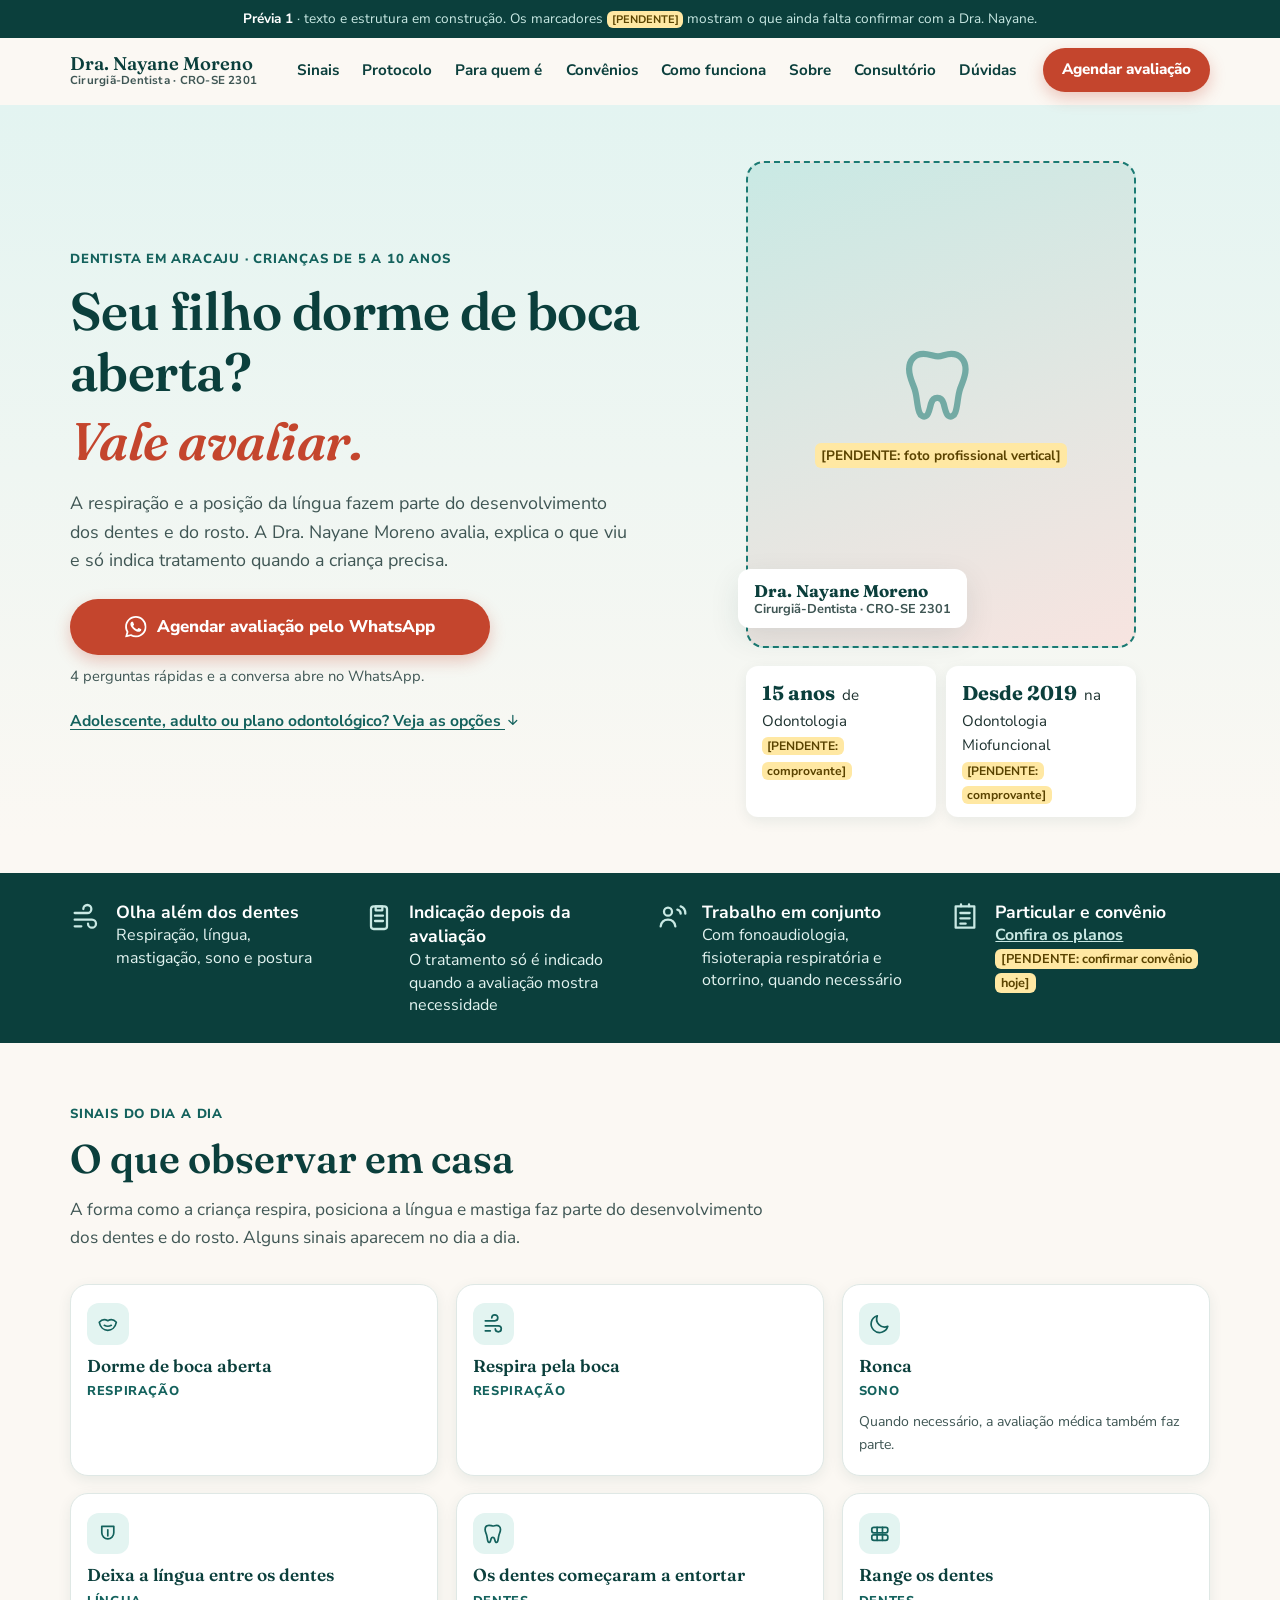
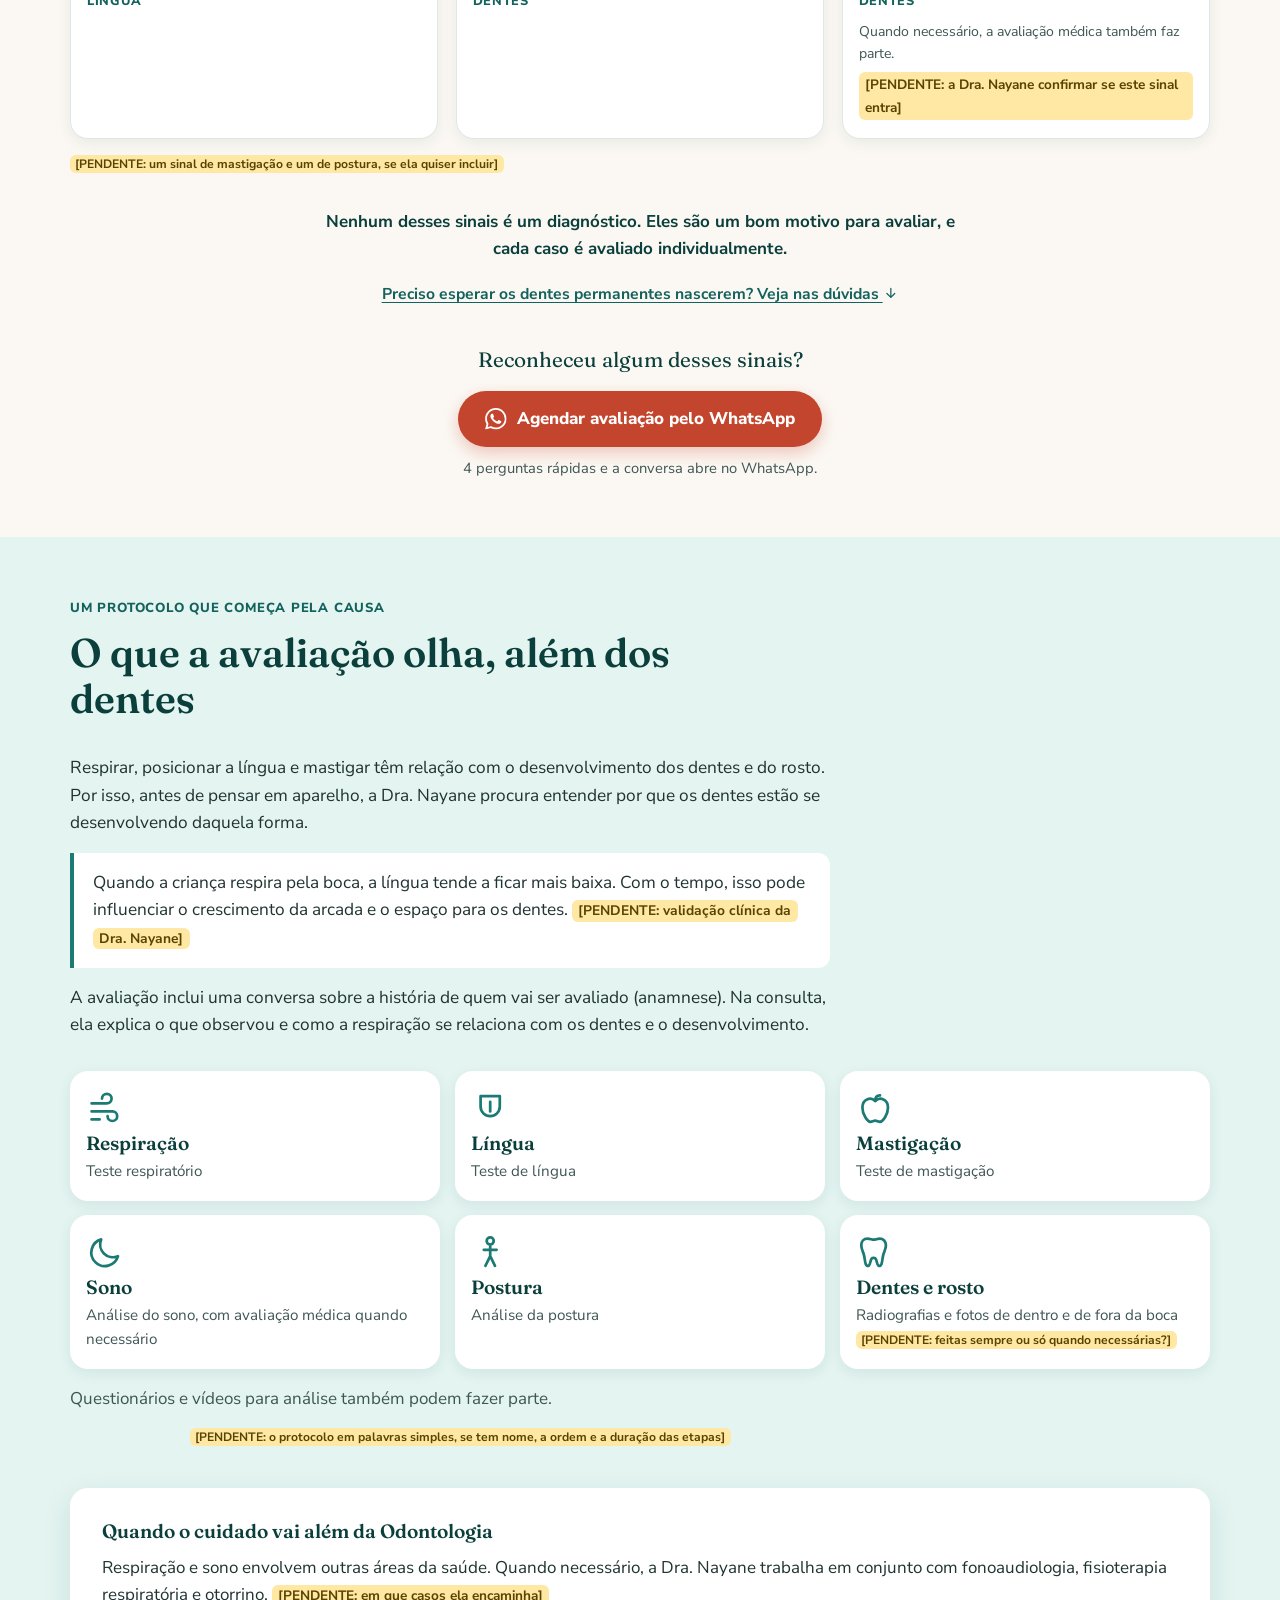
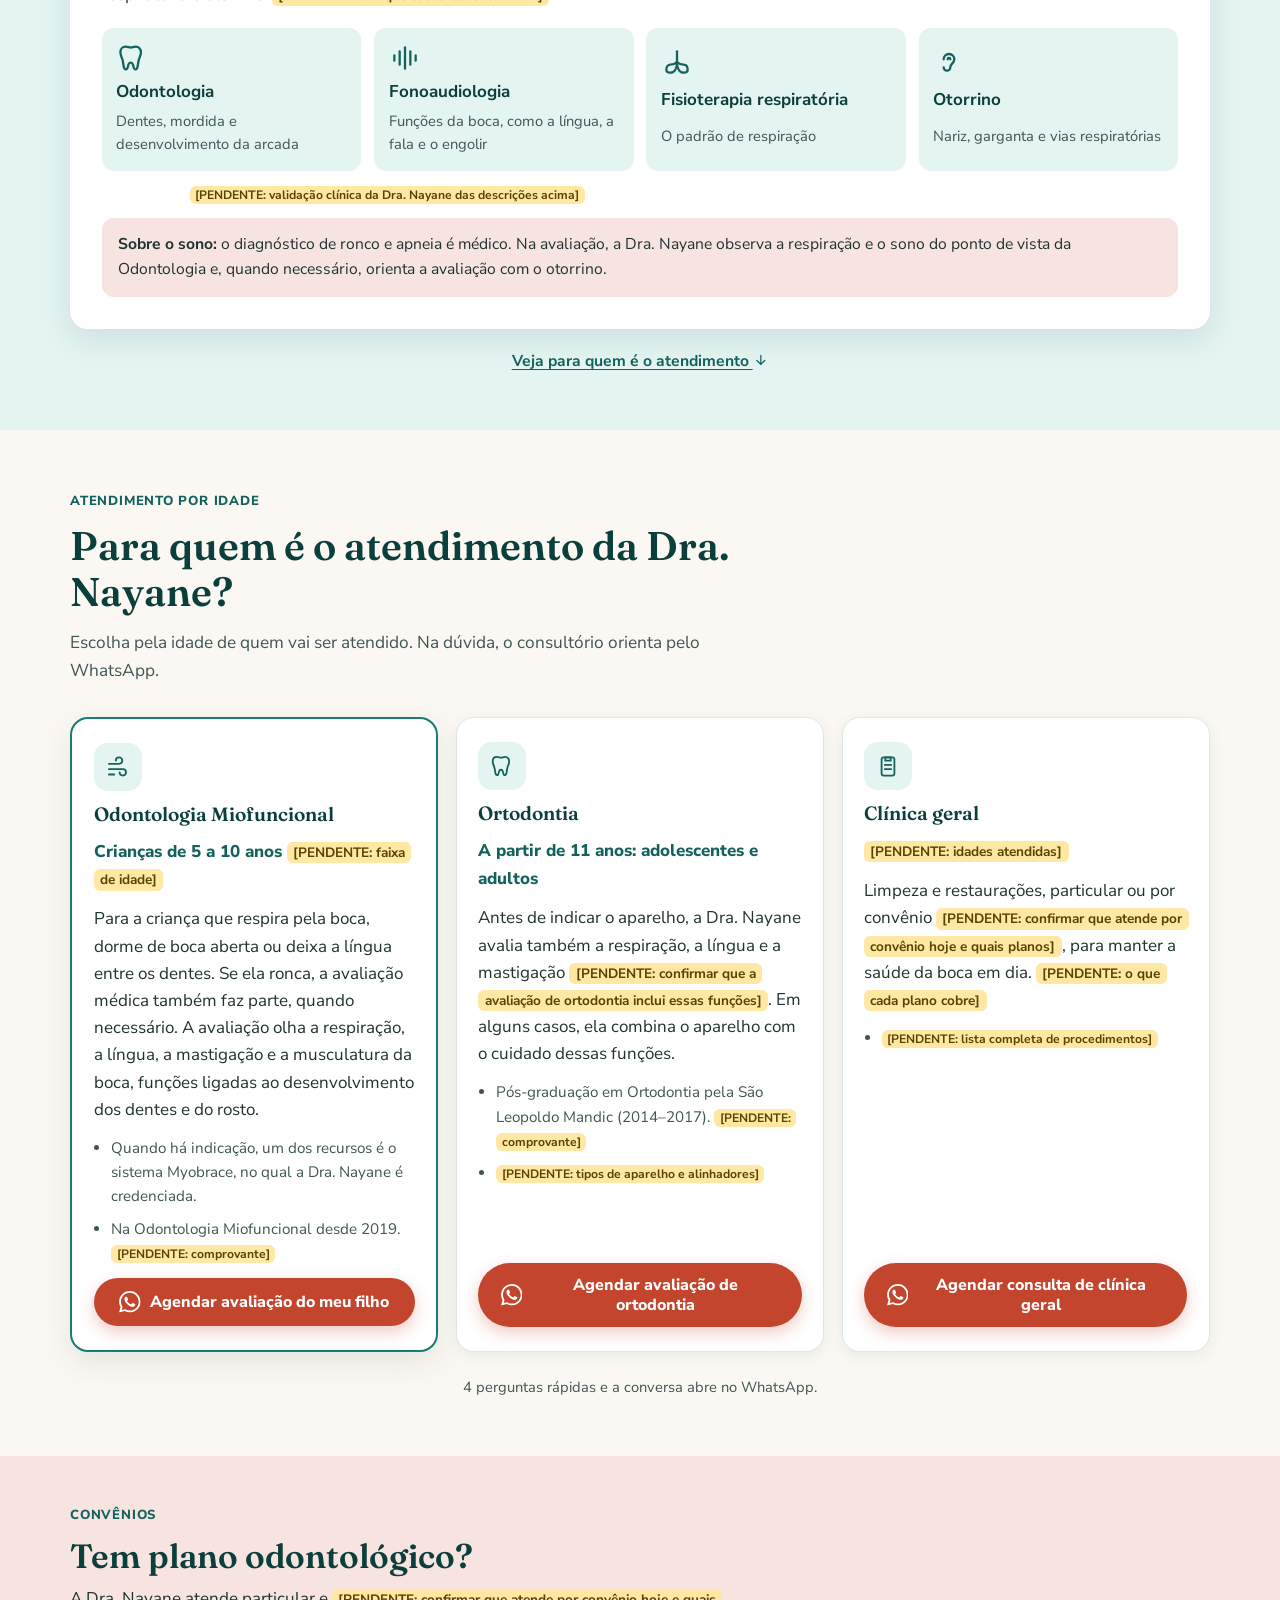
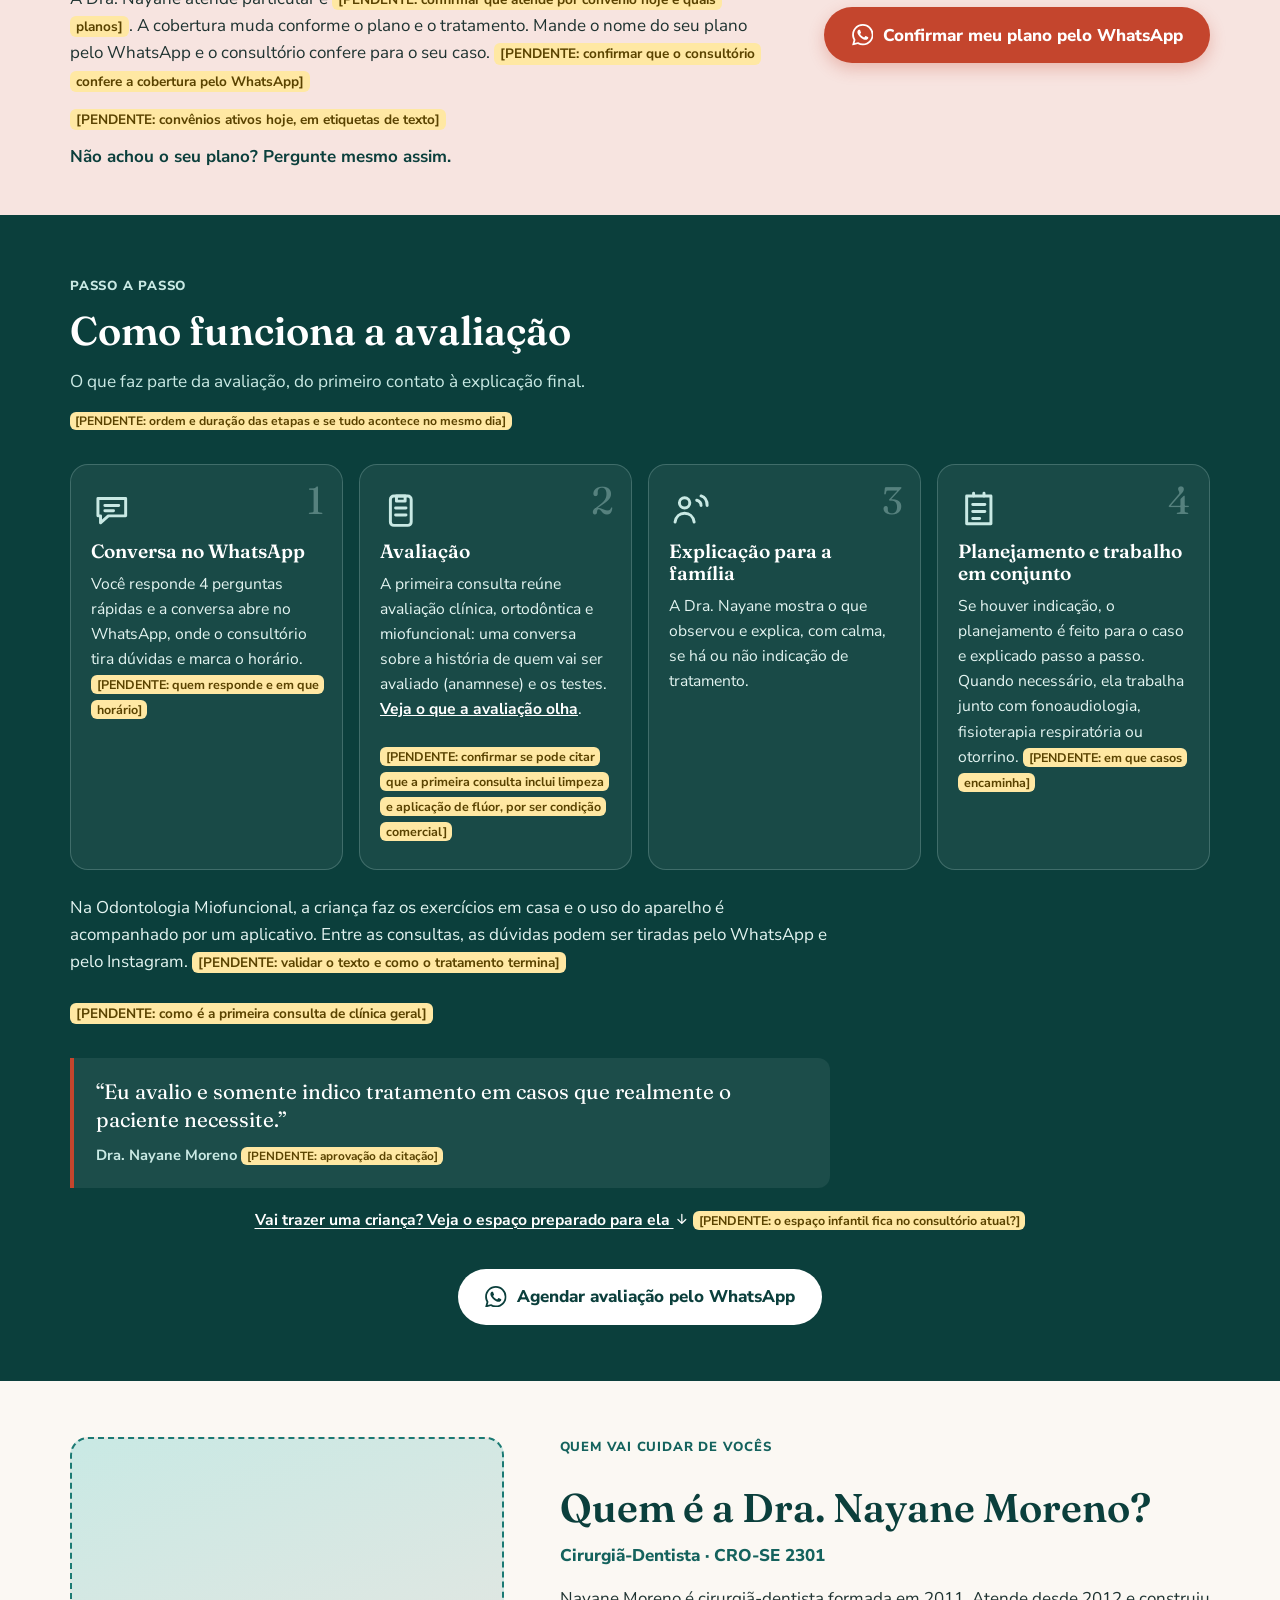
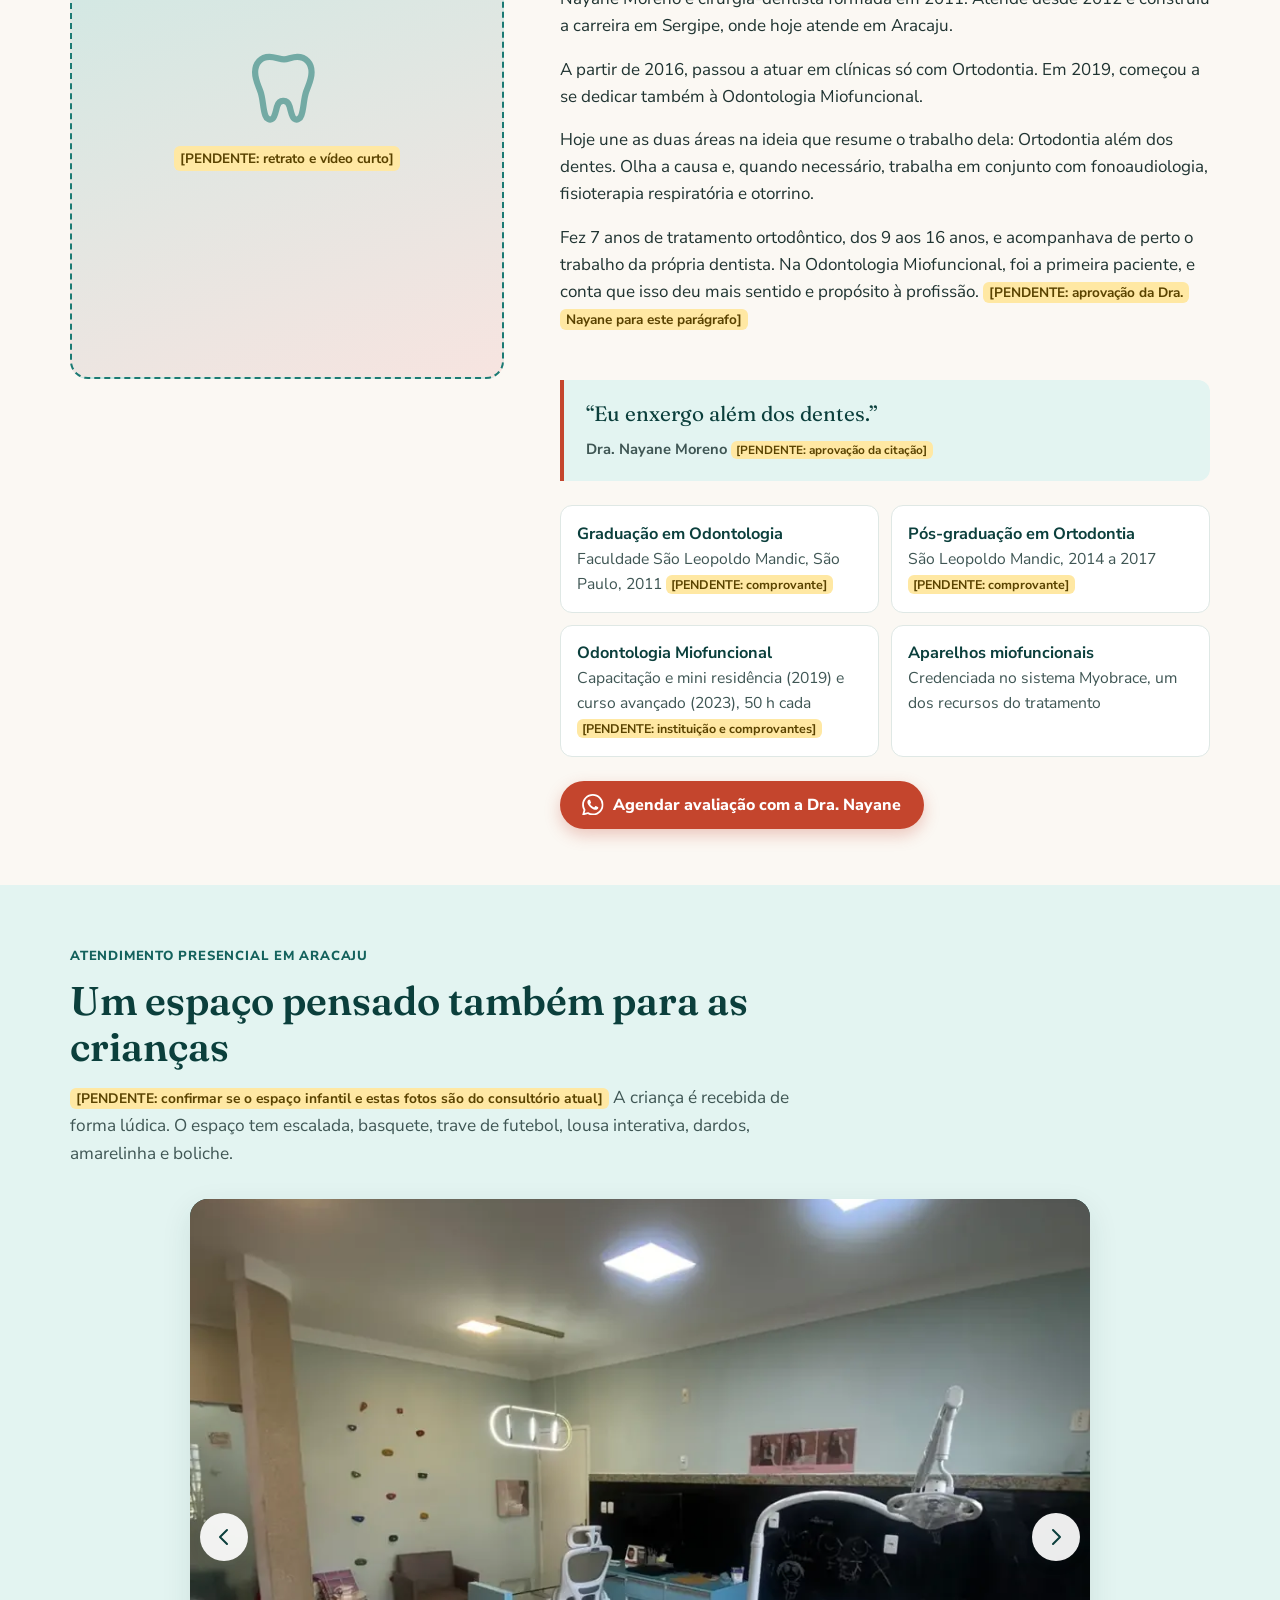
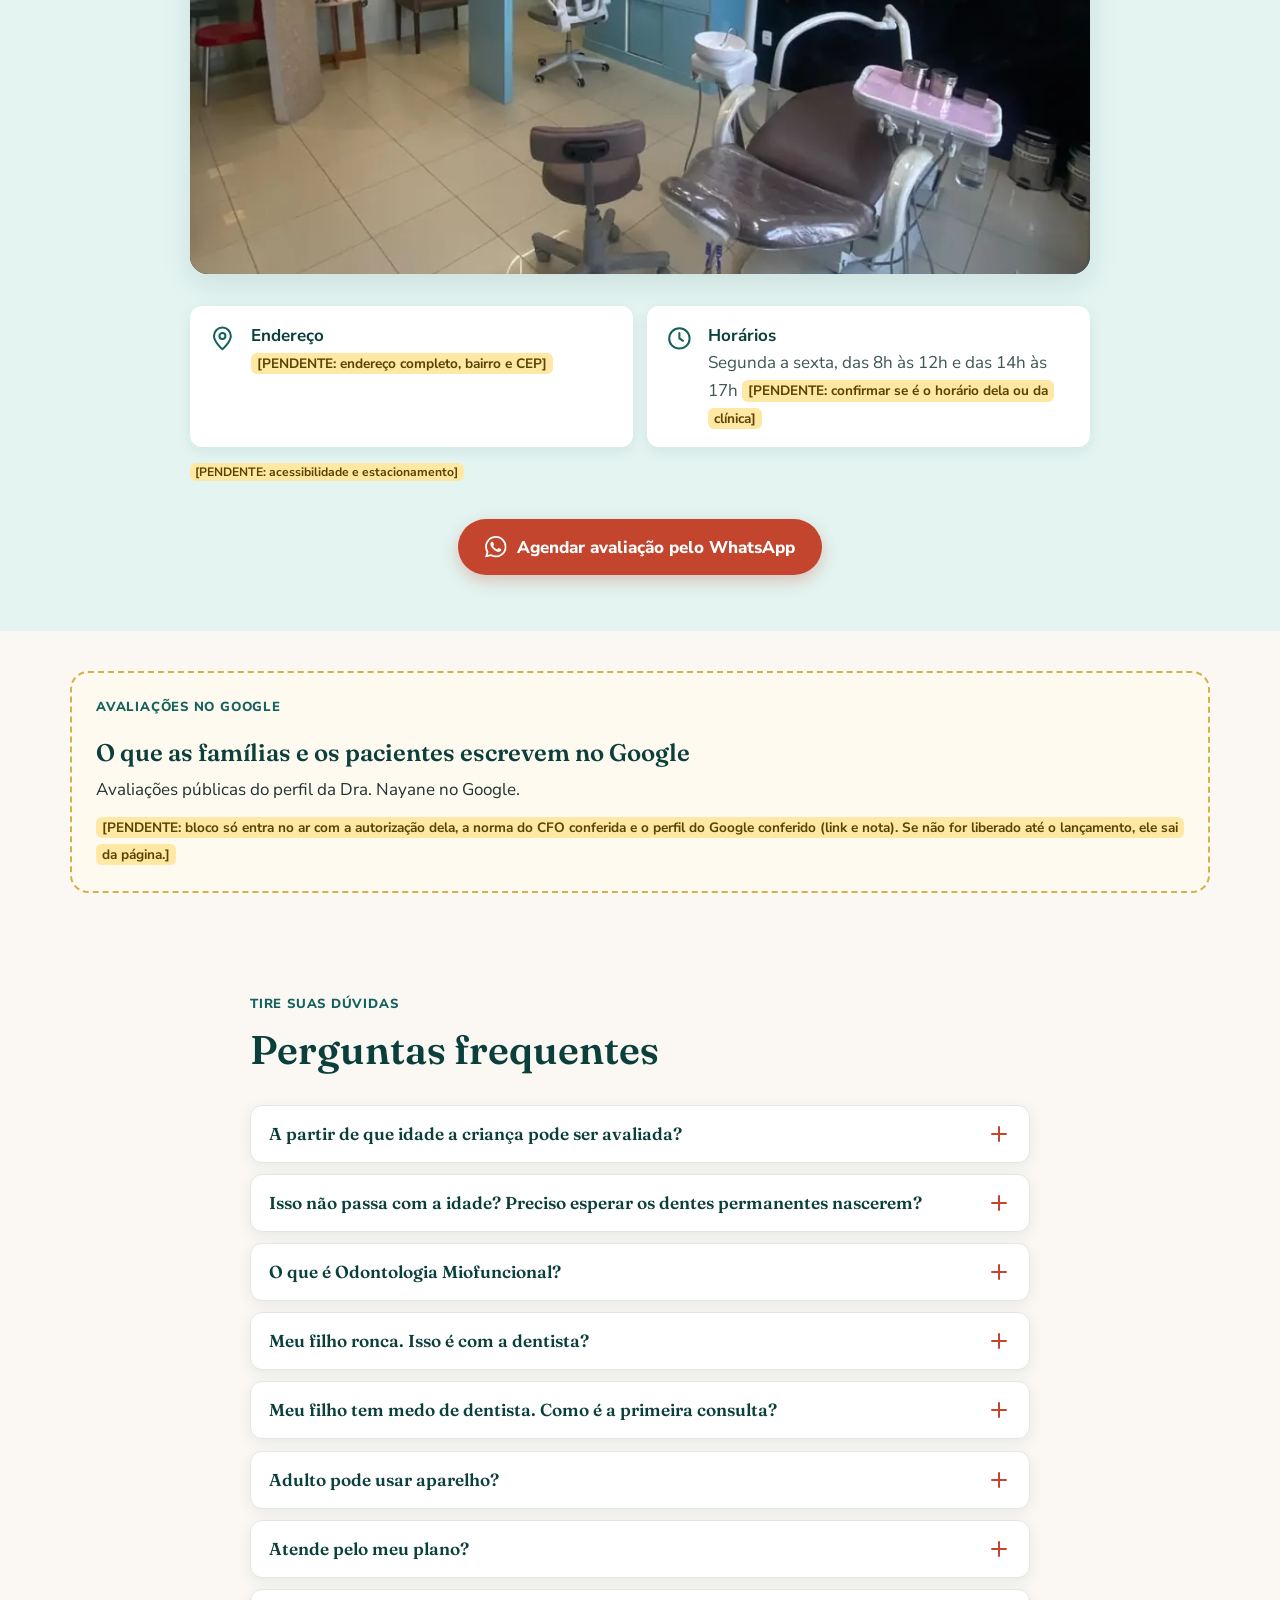
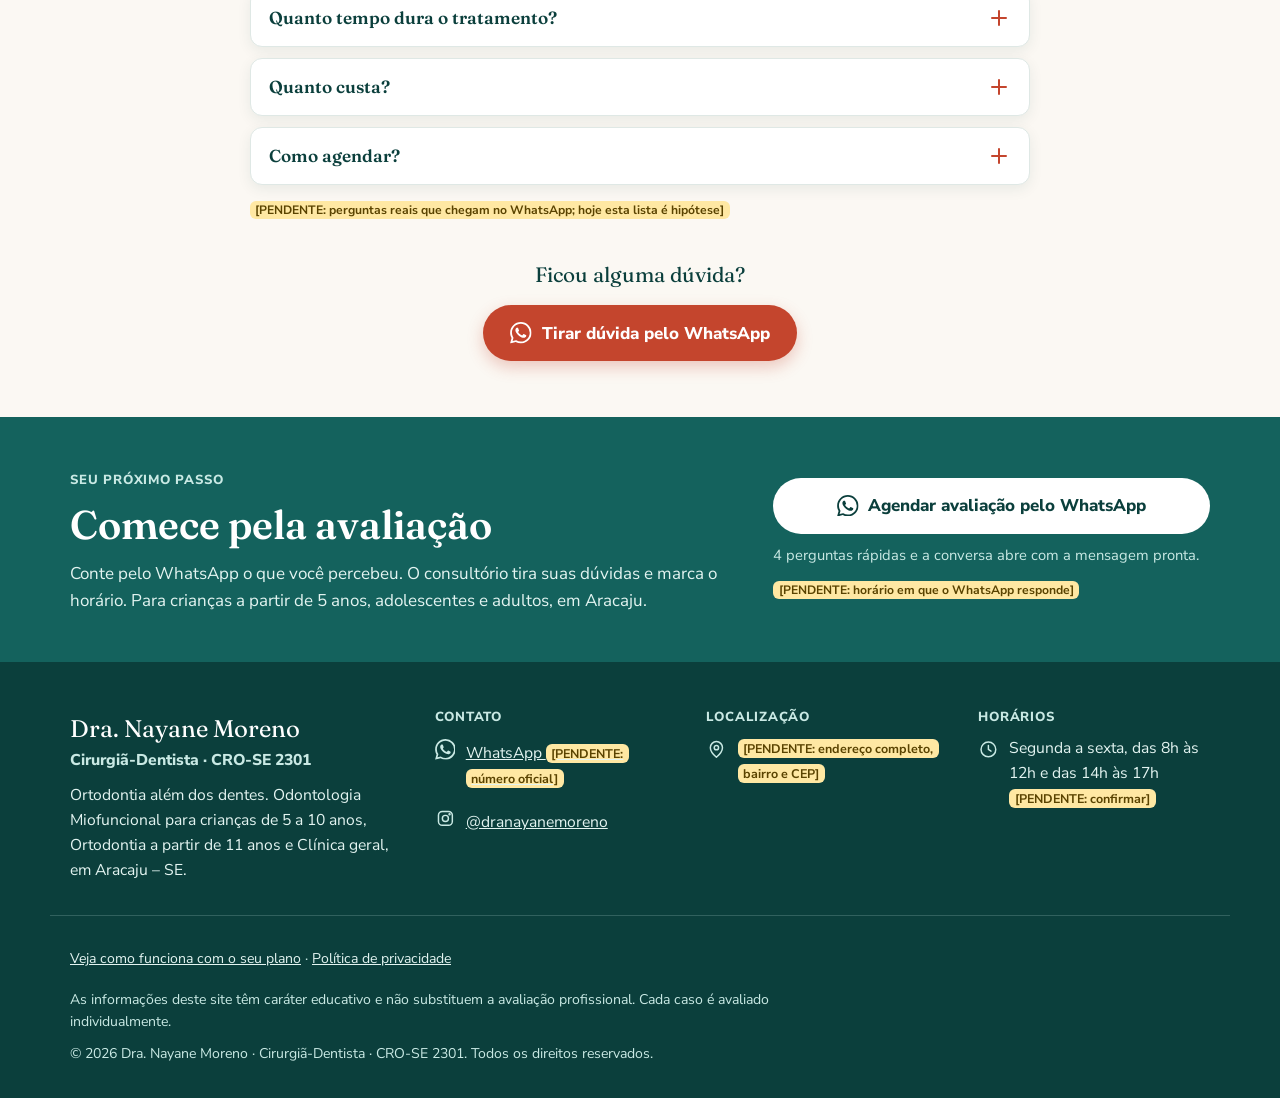
==== index.html @ 3e86a11c "Cria a página inicial da prévia 1 com os 13 blocos do roteiro Co-Authored-By: Claude Sonnet 5.5 <nor" ====
<!DOCTYPE html>
<html lang="pt-BR">
<head>
    <meta charset="UTF-8">
    <meta name="viewport" content="width=device-width, initial-scale=1.0, viewport-fit=cover">

    <!-- PRÉVIA: sai daqui só depois da aprovação final da cliente (regra 5 do CLAUDE.md) -->
    <meta name="robots" content="noindex, nofollow">

    <!-- [PENDENTE: bairro no título, depois de confirmar o endereço] -->
    <title>Dra. Nayane Moreno | Dentista em Aracaju – Odontologia Miofuncional e Ortodontia</title>
    <meta name="description" content="Avaliação miofuncional para crianças de 5 a 10 anos, ortodontia a partir de 11 anos e clínica geral em Aracaju. Dra. Nayane Moreno, Cirurgiã-Dentista, CRO-SE 2301.">
    <meta name="theme-color" content="#0b3f3c">

    <!-- Contato usado pelo script.js para montar os links do WhatsApp (só dígitos, com DDI e DDD).
         [PENDENTE: número oficial do WhatsApp do consultório] Enquanto estiver vazio, o botão abre o WhatsApp sem destinatário. -->
    <meta name="whatsapp-number" content="">
    <meta name="instagram-url" content="https://www.instagram.com/dranayanemoreno/">

    <link rel="icon" href="data:image/svg+xml,%3Csvg xmlns='http://www.w3.org/2000/svg' viewBox='0 0 64 64'%3E%3Crect width='64' height='64' rx='14' fill='%230b3f3c'/%3E%3Cpath d='M20 14c-5 0-8 3.500-8 9 0 4.500 1.800 7.500 3.200 11.500 1.600 4.500 1.300 9.500 3 13.800.7 2 2.700 3.200 4.300 2.100 1.600-1.100 2-4.500 2.900-7.600.7-2.200 2-3.300 3.600-3.300h2c1.600 0 2.900 1.100 3.600 3.300.9 3.100 1.300 6.500 2.900 7.600 1.600 1.100 3.600-.1 4.300-2.100 1.700-4.300 1.400-9.300 3-13.800C50.200 30.500 52 27.500 52 23c0-5.500-3-9-8-9-3.400 0-5.200 1.400-8 1.400S23.400 14 20 14z' fill='%23fbf8f3'/%3E%3C/svg%3E">

    <link rel="preconnect" href="https://fonts.googleapis.com">
    <link rel="preconnect" href="https://fonts.gstatic.com" crossorigin>
    <link href="https://fonts.googleapis.com/css2?family=Fraunces:opsz,wght@9..144,500;9..144,600&family=Nunito+Sans:wght@400;600;700;800&display=swap" rel="stylesheet">
    <link rel="stylesheet" href="styles.css?v=20261027-01">
</head>
<body>

<!-- Ícones (sprite). Mexa aqui para trocar um ícone no site inteiro. -->
<svg width="0" height="0" style="position:absolute" aria-hidden="true" focusable="false">
    <defs>
        <symbol id="i-whatsapp" viewBox="0 0 24 24"><path fill="currentColor" d="M17.472 14.382c-.297-.149-1.758-.867-2.03-.967-.273-.099-.471-.148-.67.15-.197.297-.767.966-.94 1.164-.173.199-.347.223-.644.075-.297-.15-1.255-.463-2.39-1.475-.883-.788-1.48-1.761-1.653-2.059-.173-.297-.018-.458.13-.606.134-.133.298-.347.446-.52.149-.174.198-.298.298-.497.099-.198.05-.371-.025-.52-.075-.149-.669-1.612-.916-2.207-.242-.579-.487-.5-.669-.51-.173-.008-.371-.01-.57-.01-.198 0-.52.074-.792.372-.272.297-1.04 1.016-1.04 2.479 0 1.462 1.065 2.875 1.213 3.074.149.198 2.096 3.2 5.077 4.487.709.306 1.262.489 1.694.625.712.227 1.36.195 1.871.118.571-.085 1.758-.719 2.006-1.413.248-.694.248-1.289.173-1.413-.074-.124-.272-.198-.57-.347m-5.421 7.403h-.004a9.87 9.87 0 01-5.031-1.378l-.361-.214-3.741.982.998-3.648-.235-.374a9.86 9.86 0 01-1.51-5.26c.001-5.45 4.436-9.884 9.888-9.884 2.64 0 5.122 1.03 6.988 2.898a9.825 9.825 0 012.893 6.994c-.003 5.45-4.437 9.884-9.885 9.884m8.413-18.297A11.815 11.815 0 0012.05 0C5.495 0 .16 5.335.157 11.892c0 2.096.547 4.142 1.588 5.945L.057 24l6.305-1.654a11.882 11.882 0 005.683 1.448h.005c6.554 0 11.89-5.335 11.893-11.893a11.821 11.821 0 00-3.48-8.413Z"/></symbol>
        <symbol id="i-dente" viewBox="0 0 24 24"><path d="M7.200 3.500c-2.300 0-3.900 1.700-3.900 4.200 0 2.100.9 3.600 1.500 5.400.7 2.100.6 4.500 1.300 6.400.3.900 1.200 1.400 1.900.9.700-.5.900-2 1.300-3.400.3-1 .9-1.500 1.600-1.500h.2c.7 0 1.300.5 1.600 1.500.4 1.400.6 2.900 1.300 3.400.7.500 1.600 0 1.900-.9.700-1.900.6-4.300 1.300-6.400.6-1.800 1.500-3.300 1.500-5.400 0-2.500-1.600-4.200-3.900-4.200-1.600 0-2.400.7-3.600.7S8.800 3.500 7.200 3.500z" fill="none" stroke="currentColor" stroke-width="1.700" stroke-linejoin="round"/></symbol>
        <symbol id="i-boca" viewBox="0 0 24 24"><g fill="none" stroke="currentColor" stroke-width="1.700" stroke-linecap="round" stroke-linejoin="round"><path d="M3.500 10.500c2.300-2.800 5.300-3.600 8.500-1.600 3.200-2 6.200-1.200 8.500 1.600-1 5-4.500 8-8.500 8s-7.500-3-8.500-8z"/><path d="M8.500 13.500c2.200 1.200 4.800 1.200 7 0"/></g></symbol>
        <symbol id="i-respira" viewBox="0 0 24 24"><g fill="none" stroke="currentColor" stroke-width="1.700" stroke-linecap="round" stroke-linejoin="round"><path d="M3.500 9h9.500a3 3 0 1 0-3-3"/><path d="M3.500 14h13a3 3 0 1 1-3 3"/><path d="M3.500 19h5"/></g></symbol>
        <symbol id="i-sono" viewBox="0 0 24 24"><path d="M20 14.500A8 8 0 0 1 9.500 4 8.500 8.500 0 1 0 20 14.500z" fill="none" stroke="currentColor" stroke-width="1.700" stroke-linejoin="round"/></symbol>
        <symbol id="i-lingua" viewBox="0 0 24 24"><g fill="none" stroke="currentColor" stroke-width="1.700" stroke-linecap="round" stroke-linejoin="round"><path d="M6 4.500h12v6.500a6 6 0 0 1-12 0V4.500z"/><path d="M12 8v6"/></g></symbol>
        <symbol id="i-ranger" viewBox="0 0 24 24"><g fill="none" stroke="currentColor" stroke-width="1.700" stroke-linecap="round" stroke-linejoin="round"><rect x="4" y="5.500" width="16" height="5.500" rx="2"/><rect x="4" y="13" width="16" height="5.500" rx="2"/><path d="M9.300 5.500V11M14.700 5.500V11M9.300 13v5.500M14.700 13v5.500"/></g></symbol>
        <symbol id="i-mastigar" viewBox="0 0 24 24"><g fill="none" stroke="currentColor" stroke-width="1.700" stroke-linecap="round" stroke-linejoin="round"><path d="M12 7.500C9 4.500 4 6.500 4 11.500c0 4 3 9 5 9 1 0 2-.7 3-.7s2 .7 3 .7c2 0 5-5 5-9 0-5-5-7-8-4z"/><path d="M12 7.500c0-2 1-3.500 3-3.500"/></g></symbol>
        <symbol id="i-postura" viewBox="0 0 24 24"><g fill="none" stroke="currentColor" stroke-width="1.700" stroke-linecap="round" stroke-linejoin="round"><circle cx="12" cy="5" r="2.200"/><path d="M12 8.500v6M8 10.500h8M12 14.500l-3 6M12 14.500l3 6"/></g></symbol>
        <symbol id="i-conversa" viewBox="0 0 24 24"><g fill="none" stroke="currentColor" stroke-width="1.700" stroke-linecap="round" stroke-linejoin="round"><path d="M4 5.500h16v10H10l-4.500 4v-4H4z"/><path d="M8 9.500h8M8 12.500h5"/></g></symbol>
        <symbol id="i-lista" viewBox="0 0 24 24"><g fill="none" stroke="currentColor" stroke-width="1.700" stroke-linecap="round" stroke-linejoin="round"><rect x="6" y="4" width="12" height="17" rx="2"/><path d="M9.500 4h5v3h-5zM9 11h6M9 15h6"/></g></symbol>
        <symbol id="i-explicar" viewBox="0 0 24 24"><g fill="none" stroke="currentColor" stroke-width="1.700" stroke-linecap="round" stroke-linejoin="round"><circle cx="9" cy="8" r="3"/><path d="M3.500 19c.5-3.200 2.700-5 5.500-5s5 1.800 5.500 5"/><path d="M16 6.500c1.700.500 2.500 1.700 2.500 3M18.500 4c2.500.800 3.500 2.700 3.500 5.500"/></g></symbol>
        <symbol id="i-plano" viewBox="0 0 24 24"><g fill="none" stroke="currentColor" stroke-width="1.700" stroke-linecap="round" stroke-linejoin="round"><path d="M5 4h14v16H5z"/><path d="M8.500 9h7M8.500 13h7M8.500 17h4"/><path d="M9 4v-1.500M15 4v-1.500"/></g></symbol>
        <symbol id="i-voz" viewBox="0 0 24 24"><path d="M4 10v4M8 7v10M12 4v16M16 7v10M20 10v4" fill="none" stroke="currentColor" stroke-width="1.700" stroke-linecap="round"/></symbol>
        <symbol id="i-pulmao" viewBox="0 0 24 24"><g fill="none" stroke="currentColor" stroke-width="1.700" stroke-linecap="round" stroke-linejoin="round"><path d="M12 4v8"/><path d="M12 12c-1.500 1.500-3 2-5 2-1.500 0-3 1-3 4 0 1.500 1.500 2 3 2 3 0 5-3 5-8z"/><path d="M12 12c1.500 1.500 3 2 5 2 1.500 0 3 1 3 4 0 1.500-1.500 2-3 2-3 0-5-3-5-8z"/></g></symbol>
        <symbol id="i-ouvido" viewBox="0 0 24 24"><g fill="none" stroke="currentColor" stroke-width="1.700" stroke-linecap="round" stroke-linejoin="round"><path d="M8 10a4 4 0 1 1 8 0c0 3-3 3-3 6a2.500 2.500 0 0 1-5 0"/><path d="M11 10a1 1 0 1 1 2 0"/></g></symbol>
        <symbol id="i-pin" viewBox="0 0 24 24"><g fill="none" stroke="currentColor" stroke-width="1.700" stroke-linecap="round" stroke-linejoin="round"><path d="M12 21s7-6 7-11a7 7 0 1 0-14 0c0 5 7 11 7 11z"/><circle cx="12" cy="10" r="2.500"/></g></symbol>
        <symbol id="i-relogio" viewBox="0 0 24 24"><g fill="none" stroke="currentColor" stroke-width="1.700" stroke-linecap="round" stroke-linejoin="round"><circle cx="12" cy="12" r="8.500"/><path d="M12 7.500V12l3 2"/></g></symbol>
        <symbol id="i-instagram" viewBox="0 0 24 24"><g fill="none" stroke="currentColor" stroke-width="1.700" stroke-linecap="round" stroke-linejoin="round"><rect x="4" y="4" width="16" height="16" rx="4.500"/><circle cx="12" cy="12" r="3.500"/><circle cx="16.800" cy="7.200" r=".6" fill="currentColor"/></g></symbol>
        <symbol id="i-seta" viewBox="0 0 24 24"><path d="M12 5v14M6 13l6 6 6-6" fill="none" stroke="currentColor" stroke-width="1.900" stroke-linecap="round" stroke-linejoin="round"/></symbol>
        <symbol id="i-esq" viewBox="0 0 24 24"><path d="M15 5l-7 7 7 7" fill="none" stroke="currentColor" stroke-width="2" stroke-linecap="round" stroke-linejoin="round"/></symbol>
        <symbol id="i-dir" viewBox="0 0 24 24"><path d="M9 5l7 7-7 7" fill="none" stroke="currentColor" stroke-width="2" stroke-linecap="round" stroke-linejoin="round"/></symbol>
        <symbol id="i-mais" viewBox="0 0 24 24"><path d="M12 5v14M5 12h14" fill="none" stroke="currentColor" stroke-width="2" stroke-linecap="round"/></symbol>
        <symbol id="i-check" viewBox="0 0 24 24"><path d="M5 12.500l4.500 4.500L19 7.500" fill="none" stroke="currentColor" stroke-width="2.200" stroke-linecap="round" stroke-linejoin="round"/></symbol>
    </defs>
</svg>

<!-- Aviso da prévia: some quando o site for lançado. Os marcadores amarelos [PENDENTE: …] mostram o que falta confirmar. -->
<div class="aviso-previa" role="note">
    <strong>Prévia 1</strong> · texto e estrutura em construção. Os marcadores <mark class="pend">[PENDENTE]</mark> mostram o que ainda falta confirmar com a Dra. Nayane.
</div>

<!-- 00 · MENU E ELEMENTOS FIXOS -->
<header class="cabecalho" id="topo">
    <div class="cabecalho__barra">
        <a class="marca" href="#inicio" aria-label="Dra. Nayane Moreno, Cirurgiã-Dentista, CRO-SE 2301. Ir para o início">
            <span class="marca__nome">Dra. Nayane Moreno</span>
            <span class="marca__reg">Cirurgiã-Dentista · CRO-SE 2301</span>
        </a>

        <nav class="menu" id="menu" aria-label="Principal">
            <ul class="menu__lista">
                <li><a href="#sinais">Sinais</a></li>
                <li><a href="#protocolo">Protocolo</a></li>
                <li><a href="#para-quem">Para quem é</a></li>
                <li><a href="#convenios">Convênios</a></li>
                <li><a href="#como-funciona">Como funciona</a></li>
                <li><a href="#sobre">Sobre</a></li>
                <li><a href="#consultorio">Consultório</a></li>
                <li><a href="#duvidas">Dúvidas</a></li>
            </ul>
            <a class="btn btn--menu-mobile" href="https://wa.me/?text=Ol%C3%A1%21%20Vim%20pelo%20site%20e%20quero%20agendar%20uma%20avalia%C3%A7%C3%A3o%20com%20a%20Dra.%20Nayane%20Moreno." data-wa data-wa-origin="menu_mobile">
                <svg class="icone" aria-hidden="true"><use href="#i-whatsapp"/></svg>
                Agendar avaliação pelo WhatsApp
            </a>
        </nav>

        <a class="btn btn--menu" href="https://wa.me/?text=Ol%C3%A1%21%20Vim%20pelo%20site%20e%20quero%20agendar%20uma%20avalia%C3%A7%C3%A3o%20com%20a%20Dra.%20Nayane%20Moreno." data-wa data-wa-origin="menu">Agendar avaliação</a>

        <button class="menu-botao" type="button" aria-expanded="false" aria-controls="menu" aria-label="Abrir menu">
            <span class="menu-botao__texto">Menu</span>
            <span class="menu-botao__linhas" aria-hidden="true"><span></span><span></span><span></span></span>
        </button>
    </div>
    <div class="progresso" aria-hidden="true"><span id="progresso"></span></div>
</header>

<main id="conteudo">

    <!-- 01 · TOPO E FAIXA DE BENEFÍCIOS -->
    <section class="topo" id="inicio" aria-labelledby="titulo-topo">
        <div class="contem topo__grade">
            <div class="topo__texto">
                <p class="rotulo">Dentista em Aracaju · crianças de 5 a 10 anos</p>
                <h1 id="titulo-topo">Seu filho dorme de boca aberta? <em>Vale avaliar.</em></h1>
                <p class="topo__sub">A respiração e a posição da língua fazem parte do desenvolvimento dos dentes e do rosto. A Dra. Nayane Moreno avalia, explica o que viu e só indica tratamento quando a criança precisa.</p>
                <a class="btn btn--grande" href="https://wa.me/?text=Ol%C3%A1%21%20Vim%20pelo%20site%20e%20quero%20agendar%20uma%20avalia%C3%A7%C3%A3o%20com%20a%20Dra.%20Nayane%20Moreno." data-wa data-wa-origin="hero">
                    <svg class="icone" aria-hidden="true"><use href="#i-whatsapp"/></svg>
                    Agendar avaliação pelo WhatsApp
                </a>
                <p class="nota-botao">4 perguntas rápidas e a conversa abre no WhatsApp.</p>
                <p class="saida"><a href="#para-quem">Adolescente, adulto ou plano odontológico? Veja as opções <svg class="icone icone--pq" aria-hidden="true"><use href="#i-seta"/></svg></a></p>
            </div>

            <div class="topo__foto">
                <!-- [PENDENTE: foto profissional vertical da Dra. Nayane, 4:5, mínimo 1200 × 1500 px] -->
                <div class="topo__retrato">
                <div class="retrato" role="img" aria-label="Espaço reservado para a foto profissional da Dra. Nayane Moreno">
                    <svg class="retrato__dente" aria-hidden="true"><use href="#i-dente"/></svg>
                    <mark class="pend">[PENDENTE: foto profissional vertical]</mark>
                </div>
                <div class="etiqueta">
                    <strong>Dra. Nayane Moreno</strong>
                    <span>Cirurgiã-Dentista · CRO-SE 2301</span>
                </div>
                </div>
                <ul class="trajetoria">
                    <li><strong>15 anos</strong> de Odontologia <mark class="pend">[PENDENTE: comprovante]</mark></li>
                    <li><strong>Desde 2019</strong> na Odontologia Miofuncional <mark class="pend">[PENDENTE: comprovante]</mark></li>
                </ul>
            </div>
        </div>

        <div class="faixa" aria-label="Como é o atendimento">
            <ul class="contem faixa__lista">
                <li>
                    <svg class="icone icone--faixa" aria-hidden="true"><use href="#i-respira"/></svg>
                    <span><strong>Olha além dos dentes</strong> Respiração, língua, mastigação, sono e postura</span>
                </li>
                <li>
                    <svg class="icone icone--faixa" aria-hidden="true"><use href="#i-lista"/></svg>
                    <span><strong>Indicação depois da avaliação</strong> O tratamento só é indicado quando a avaliação mostra necessidade</span>
                </li>
                <li>
                    <svg class="icone icone--faixa" aria-hidden="true"><use href="#i-explicar"/></svg>
                    <span><strong>Trabalho em conjunto</strong> Com fonoaudiologia, fisioterapia respiratória e otorrino, quando necessário</span>
                </li>
                <li>
                    <svg class="icone icone--faixa" aria-hidden="true"><use href="#i-plano"/></svg>
                    <span><strong>Particular e convênio</strong> <a href="#convenios">Confira os planos</a> <mark class="pend">[PENDENTE: confirmar convênio hoje]</mark></span>
                </li>
            </ul>
        </div>
    </section>

    <!-- 02 · SINAIS PARA OBSERVAR EM CASA -->
    <section class="secao" id="sinais" aria-labelledby="titulo-sinais">
        <div class="contem">
            <header class="secao__cab">
                <p class="rotulo">Sinais do dia a dia</p>
                <h2 id="titulo-sinais">O que observar em casa</h2>
                <p class="secao__sub">A forma como a criança respira, posiciona a língua e mastiga faz parte do desenvolvimento dos dentes e do rosto. Alguns sinais aparecem no dia a dia.</p>
            </header>

            <ul class="sinais">
                <li class="sinal">
                    <svg class="icone icone--sinal" aria-hidden="true"><use href="#i-boca"/></svg>
                    <h3>Dorme de boca aberta</h3>
                    <p class="sinal__funcao">Respiração</p>
                </li>
                <li class="sinal">
                    <svg class="icone icone--sinal" aria-hidden="true"><use href="#i-respira"/></svg>
                    <h3>Respira pela boca</h3>
                    <p class="sinal__funcao">Respiração</p>
                </li>
                <li class="sinal">
                    <svg class="icone icone--sinal" aria-hidden="true"><use href="#i-sono"/></svg>
                    <h3>Ronca</h3>
                    <p class="sinal__funcao">Sono</p>
                    <p class="sinal__nota">Quando necessário, a avaliação médica também faz parte.</p>
                </li>
                <li class="sinal">
                    <svg class="icone icone--sinal" aria-hidden="true"><use href="#i-lingua"/></svg>
                    <h3>Deixa a língua entre os dentes</h3>
                    <p class="sinal__funcao">Língua</p>
                </li>
                <li class="sinal">
                    <svg class="icone icone--sinal" aria-hidden="true"><use href="#i-dente"/></svg>
                    <h3>Os dentes começaram a entortar</h3>
                    <p class="sinal__funcao">Dentes</p>
                </li>
                <li class="sinal">
                    <svg class="icone icone--sinal" aria-hidden="true"><use href="#i-ranger"/></svg>
                    <h3>Range os dentes</h3>
                    <p class="sinal__funcao">Dentes</p>
                    <p class="sinal__nota">Quando necessário, a avaliação médica também faz parte.</p>
                    <mark class="pend">[PENDENTE: a Dra. Nayane confirmar se este sinal entra]</mark>
                </li>
            </ul>
            <p class="pend-linha"><mark class="pend">[PENDENTE: um sinal de mastigação e um de postura, se ela quiser incluir]</mark></p>

            <p class="secao__fecho">Nenhum desses sinais é um diagnóstico. Eles são um bom motivo para avaliar, e cada caso é avaliado individualmente.</p>
            <p class="saida saida--centro"><a href="#duvidas">Preciso esperar os dentes permanentes nascerem? Veja nas dúvidas <svg class="icone icone--pq" aria-hidden="true"><use href="#i-seta"/></svg></a></p>

            <div class="chamada">
                <p class="chamada__frase">Reconheceu algum desses sinais?</p>
                <a class="btn btn--grande" href="https://wa.me/?text=Ol%C3%A1%21%20Vim%20pelo%20site%20e%20quero%20agendar%20uma%20avalia%C3%A7%C3%A3o%20com%20a%20Dra.%20Nayane%20Moreno." data-wa data-wa-origin="sinais">
                    <svg class="icone" aria-hidden="true"><use href="#i-whatsapp"/></svg>
                    Agendar avaliação pelo WhatsApp
                </a>
                <p class="nota-botao">4 perguntas rápidas e a conversa abre no WhatsApp.</p>
            </div>
        </div>
    </section>

    <!-- 03 · PROTOCOLO, COM O PAINEL "QUEM CUIDA DO QUÊ" -->
    <section class="secao secao--menta" id="protocolo" aria-labelledby="titulo-protocolo">
        <div class="contem">
            <header class="secao__cab">
                <p class="rotulo">Um protocolo que começa pela causa</p>
                <h2 id="titulo-protocolo">O que a avaliação olha, além dos dentes</h2>
            </header>

            <div class="protocolo__texto">
                <p>Respirar, posicionar a língua e mastigar têm relação com o desenvolvimento dos dentes e do rosto. Por isso, antes de pensar em aparelho, a Dra. Nayane procura entender por que os dentes estão se desenvolvendo daquela forma.</p>
                <!-- Frase-ponte: só vai ao ar com a validação clínica da Dra. Nayane. Por isso está marcada. -->
                <p class="ponte">Quando a criança respira pela boca, a língua tende a ficar mais baixa. Com o tempo, isso pode influenciar o crescimento da arcada e o espaço para os dentes. <mark class="pend">[PENDENTE: validação clínica da Dra. Nayane]</mark></p>
                <p>A avaliação inclui uma conversa sobre a história de quem vai ser avaliado (anamnese). Na consulta, ela explica o que observou e como a respiração se relaciona com os dentes e o desenvolvimento.</p>
            </div>

            <ul class="testes">
                <li class="teste"><svg class="icone icone--teste" aria-hidden="true"><use href="#i-respira"/></svg><h3>Respiração</h3><p>Teste respiratório</p></li>
                <li class="teste"><svg class="icone icone--teste" aria-hidden="true"><use href="#i-lingua"/></svg><h3>Língua</h3><p>Teste de língua</p></li>
                <li class="teste"><svg class="icone icone--teste" aria-hidden="true"><use href="#i-mastigar"/></svg><h3>Mastigação</h3><p>Teste de mastigação</p></li>
                <li class="teste"><svg class="icone icone--teste" aria-hidden="true"><use href="#i-sono"/></svg><h3>Sono</h3><p>Análise do sono, com avaliação médica quando necessário</p></li>
                <li class="teste"><svg class="icone icone--teste" aria-hidden="true"><use href="#i-postura"/></svg><h3>Postura</h3><p>Análise da postura</p></li>
                <li class="teste"><svg class="icone icone--teste" aria-hidden="true"><use href="#i-dente"/></svg><h3>Dentes e rosto</h3><p>Radiografias e fotos de dentro e de fora da boca <mark class="pend">[PENDENTE: feitas sempre ou só quando necessárias?]</mark></p></li>
            </ul>
            <p class="apoio">Questionários e vídeos para análise também podem fazer parte.</p>
            <p class="pend-linha"><mark class="pend">[PENDENTE: o protocolo em palavras simples, se tem nome, a ordem e a duração das etapas]</mark></p>

            <div class="painel">
                <h3>Quando o cuidado vai além da Odontologia</h3>
                <p>Respiração e sono envolvem outras áreas da saúde. Quando necessário, a Dra. Nayane trabalha em conjunto com fonoaudiologia, fisioterapia respiratória e otorrino. <mark class="pend">[PENDENTE: em que casos ela encaminha]</mark></p>
                <ul class="painel__areas">
                    <li><svg class="icone" aria-hidden="true"><use href="#i-dente"/></svg><strong>Odontologia</strong><span>Dentes, mordida e desenvolvimento da arcada</span></li>
                    <li><svg class="icone" aria-hidden="true"><use href="#i-voz"/></svg><strong>Fonoaudiologia</strong><span>Funções da boca, como a língua, a fala e o engolir</span></li>
                    <li><svg class="icone" aria-hidden="true"><use href="#i-pulmao"/></svg><strong>Fisioterapia respiratória</strong><span>O padrão de respiração</span></li>
                    <li><svg class="icone" aria-hidden="true"><use href="#i-ouvido"/></svg><strong>Otorrino</strong><span>Nariz, garganta e vias respiratórias</span></li>
                </ul>
                <p class="pend-linha"><mark class="pend">[PENDENTE: validação clínica da Dra. Nayane das descrições acima]</mark></p>
                <p class="painel__sono"><strong>Sobre o sono:</strong> o diagnóstico de ronco e apneia é médico. Na avaliação, a Dra. Nayane observa a respiração e o sono do ponto de vista da Odontologia e, quando necessário, orienta a avaliação com o otorrino.</p>
            </div>

            <p class="saida saida--centro"><a href="#para-quem">Veja para quem é o atendimento <svg class="icone icone--pq" aria-hidden="true"><use href="#i-seta"/></svg></a></p>
        </div>
    </section>

    <!-- 04 · PARA QUEM É: ATENDIMENTO POR IDADE -->
    <section class="secao" id="para-quem" aria-labelledby="titulo-para-quem">
        <div class="contem">
            <header class="secao__cab">
                <p class="rotulo">Atendimento por idade</p>
                <h2 id="titulo-para-quem">Para quem é o atendimento da Dra. Nayane?</h2>
                <p class="secao__sub">Escolha pela idade de quem vai ser atendido. Na dúvida, o consultório orienta pelo WhatsApp.</p>
            </header>

            <div class="servicos">
                <article class="servico servico--destaque" id="miofuncional" aria-labelledby="t-miofuncional">
                    <svg class="icone icone--servico" aria-hidden="true"><use href="#i-respira"/></svg>
                    <h3 id="t-miofuncional">Odontologia Miofuncional</h3>
                    <p class="servico__idade">Crianças de 5 a 10 anos <mark class="pend">[PENDENTE: faixa de idade]</mark></p>
                    <p>Para a criança que respira pela boca, dorme de boca aberta ou deixa a língua entre os dentes. Se ela ronca, a avaliação médica também faz parte, quando necessário. A avaliação olha a respiração, a língua, a mastigação e a musculatura da boca, funções ligadas ao desenvolvimento dos dentes e do rosto.</p>
                    <ul class="servico__itens">
                        <li>Quando há indicação, um dos recursos é o sistema Myobrace, no qual a Dra. Nayane é credenciada.</li>
                        <li>Na Odontologia Miofuncional desde 2019. <mark class="pend">[PENDENTE: comprovante]</mark></li>
                    </ul>
                    <a class="btn" href="https://wa.me/?text=Ol%C3%A1%21%20Vim%20pelo%20site%20e%20quero%20agendar%20uma%20avalia%C3%A7%C3%A3o%20com%20a%20Dra.%20Nayane%20Moreno." data-wa data-wa-origin="servico_miofuncional">
                        <svg class="icone" aria-hidden="true"><use href="#i-whatsapp"/></svg>
                        Agendar avaliação do meu filho
                    </a>
                </article>

                <article class="servico" id="ortodontia" aria-labelledby="t-ortodontia">
                    <svg class="icone icone--servico" aria-hidden="true"><use href="#i-dente"/></svg>
                    <h3 id="t-ortodontia">Ortodontia</h3>
                    <p class="servico__idade">A partir de 11 anos: adolescentes e adultos</p>
                    <p>Antes de indicar o aparelho, a Dra. Nayane avalia também a respiração, a língua e a mastigação <mark class="pend">[PENDENTE: confirmar que a avaliação de ortodontia inclui essas funções]</mark>. Em alguns casos, ela combina o aparelho com o cuidado dessas funções.</p>
                    <ul class="servico__itens">
                        <li>Pós-graduação em Ortodontia pela São Leopoldo Mandic (2014–2017). <mark class="pend">[PENDENTE: comprovante]</mark></li>
                        <li><mark class="pend">[PENDENTE: tipos de aparelho e alinhadores]</mark></li>
                    </ul>
                    <a class="btn" href="https://wa.me/?text=Ol%C3%A1%21%20Vim%20pelo%20site%20e%20quero%20agendar%20uma%20avalia%C3%A7%C3%A3o%20com%20a%20Dra.%20Nayane%20Moreno." data-wa data-wa-origin="servico_ortodontia">
                        <svg class="icone" aria-hidden="true"><use href="#i-whatsapp"/></svg>
                        Agendar avaliação de ortodontia
                    </a>
                </article>

                <article class="servico" id="clinica-geral" aria-labelledby="t-clinica">
                    <svg class="icone icone--servico" aria-hidden="true"><use href="#i-lista"/></svg>
                    <h3 id="t-clinica">Clínica geral</h3>
                    <p class="servico__idade"><mark class="pend">[PENDENTE: idades atendidas]</mark></p>
                    <p>Limpeza e restaurações, particular ou por convênio <mark class="pend">[PENDENTE: confirmar que atende por convênio hoje e quais planos]</mark>, para manter a saúde da boca em dia. <mark class="pend">[PENDENTE: o que cada plano cobre]</mark></p>
                    <ul class="servico__itens">
                        <li><mark class="pend">[PENDENTE: lista completa de procedimentos]</mark></li>
                    </ul>
                    <a class="btn" href="https://wa.me/?text=Ol%C3%A1%21%20Vim%20pelo%20site%20e%20quero%20agendar%20uma%20avalia%C3%A7%C3%A3o%20com%20a%20Dra.%20Nayane%20Moreno." data-wa data-wa-origin="servico_clinico">
                        <svg class="icone" aria-hidden="true"><use href="#i-whatsapp"/></svg>
                        Agendar consulta de clínica geral
                    </a>
                </article>
            </div>
            <p class="nota-botao nota-botao--centro">4 perguntas rápidas e a conversa abre no WhatsApp.</p>
        </div>
    </section>

    <!-- 05 · CONVÊNIOS -->
    <section class="convenios" id="convenios" aria-labelledby="titulo-convenios">
        <div class="contem convenios__grade">
            <div>
                <p class="rotulo">Convênios</p>
                <h2 id="titulo-convenios">Tem plano odontológico?</h2>
                <p>A Dra. Nayane atende particular e <mark class="pend">[PENDENTE: confirmar que atende por convênio hoje e quais planos]</mark>. A cobertura muda conforme o plano e o tratamento. Mande o nome do seu plano pelo WhatsApp e o consultório confere para o seu caso. <mark class="pend">[PENDENTE: confirmar que o consultório confere a cobertura pelo WhatsApp]</mark></p>
                <p class="convenios__etiquetas"><mark class="pend">[PENDENTE: convênios ativos hoje, em etiquetas de texto]</mark></p>
                <p class="convenios__fim">Não achou o seu plano? Pergunte mesmo assim.</p>
            </div>
            <div class="convenios__acao">
                <a class="btn btn--grande" href="https://wa.me/?text=Ol%C3%A1%21%20Vim%20pelo%20site%20e%20quero%20agendar%20uma%20avalia%C3%A7%C3%A3o%20com%20a%20Dra.%20Nayane%20Moreno." data-wa data-wa-origin="convenios">
                    <svg class="icone" aria-hidden="true"><use href="#i-whatsapp"/></svg>
                    Confirmar meu plano pelo WhatsApp
                </a>
            </div>
        </div>
    </section>

    <!-- 06 · COMO FUNCIONA A AVALIAÇÃO -->
    <section class="secao secao--escura" id="como-funciona" aria-labelledby="titulo-como">
        <div class="contem">
            <header class="secao__cab">
                <p class="rotulo">Passo a passo</p>
                <h2 id="titulo-como">Como funciona a avaliação</h2>
                <p class="secao__sub">O que faz parte da avaliação, do primeiro contato à explicação final.</p>
                <p class="pend-linha"><mark class="pend">[PENDENTE: ordem e duração das etapas e se tudo acontece no mesmo dia]</mark></p>
            </header>

            <ol class="etapas">
                <li class="etapa">
                    <span class="etapa__n" aria-hidden="true">1</span>
                    <svg class="icone icone--etapa" aria-hidden="true"><use href="#i-conversa"/></svg>
                    <h3>Conversa no WhatsApp</h3>
                    <p>Você responde 4 perguntas rápidas e a conversa abre no WhatsApp, onde o consultório tira dúvidas e marca o horário. <mark class="pend">[PENDENTE: quem responde e em que horário]</mark></p>
                </li>
                <li class="etapa">
                    <span class="etapa__n" aria-hidden="true">2</span>
                    <svg class="icone icone--etapa" aria-hidden="true"><use href="#i-lista"/></svg>
                    <h3>Avaliação</h3>
                    <p>A primeira consulta reúne avaliação clínica, ortodôntica e miofuncional: uma conversa sobre a história de quem vai ser avaliado (anamnese) e os testes. <a href="#protocolo">Veja o que a avaliação olha</a>.</p>
                    <p class="pend-linha"><mark class="pend">[PENDENTE: confirmar se pode citar que a primeira consulta inclui limpeza e aplicação de flúor, por ser condição comercial]</mark></p>
                </li>
                <li class="etapa">
                    <span class="etapa__n" aria-hidden="true">3</span>
                    <svg class="icone icone--etapa" aria-hidden="true"><use href="#i-explicar"/></svg>
                    <h3>Explicação para a família</h3>
                    <p>A Dra. Nayane mostra o que observou e explica, com calma, se há ou não indicação de tratamento.</p>
                </li>
                <li class="etapa">
                    <span class="etapa__n" aria-hidden="true">4</span>
                    <svg class="icone icone--etapa" aria-hidden="true"><use href="#i-plano"/></svg>
                    <h3>Planejamento e trabalho em conjunto</h3>
                    <p>Se houver indicação, o planejamento é feito para o caso e explicado passo a passo. Quando necessário, ela trabalha junto com fonoaudiologia, fisioterapia respiratória ou otorrino. <mark class="pend">[PENDENTE: em que casos encaminha]</mark></p>
                </li>
            </ol>

            <p class="acompanha">Na Odontologia Miofuncional, a criança faz os exercícios em casa e o uso do aparelho é acompanhado por um aplicativo. Entre as consultas, as dúvidas podem ser tiradas pelo WhatsApp e pelo Instagram. <mark class="pend">[PENDENTE: validar o texto e como o tratamento termina]</mark></p>
            <p class="acompanha"><mark class="pend">[PENDENTE: como é a primeira consulta de clínica geral]</mark></p>

            <blockquote class="citacao">
                <p>“Eu avalio e somente indico tratamento em casos que realmente o paciente necessite.”</p>
                <footer>Dra. Nayane Moreno <mark class="pend">[PENDENTE: aprovação da citação]</mark></footer>
            </blockquote>

            <p class="saida saida--centro saida--clara"><a href="#consultorio">Vai trazer uma criança? Veja o espaço preparado para ela <svg class="icone icone--pq" aria-hidden="true"><use href="#i-seta"/></svg></a> <mark class="pend">[PENDENTE: o espaço infantil fica no consultório atual?]</mark></p>

            <div class="chamada chamada--clara">
                <a class="btn btn--grande" href="https://wa.me/?text=Ol%C3%A1%21%20Vim%20pelo%20site%20e%20quero%20agendar%20uma%20avalia%C3%A7%C3%A3o%20com%20a%20Dra.%20Nayane%20Moreno." data-wa data-wa-origin="como_funciona">
                    <svg class="icone" aria-hidden="true"><use href="#i-whatsapp"/></svg>
                    Agendar avaliação pelo WhatsApp
                </a>
            </div>
        </div>
    </section>

    <!-- 07 · QUEM É A DRA. NAYANE -->
    <section class="secao" id="sobre" aria-labelledby="titulo-sobre">
        <div class="contem sobre">
            <div class="sobre__foto">
                <!-- [PENDENTE: retrato vertical 4:5, diferente do retrato do topo, e vídeo curto de até 90 s] -->
                <div class="retrato retrato--sobre" role="img" aria-label="Espaço reservado para o segundo retrato da Dra. Nayane Moreno">
                    <svg class="retrato__dente" aria-hidden="true"><use href="#i-dente"/></svg>
                    <mark class="pend">[PENDENTE: retrato e vídeo curto]</mark>
                </div>
            </div>

            <div class="sobre__texto">
                <p class="rotulo">Quem vai cuidar de vocês</p>
                <h2 id="titulo-sobre">Quem é a Dra. Nayane Moreno?</h2>
                <p class="sobre__id">Cirurgiã-Dentista · CRO-SE 2301</p>
                <p>Nayane Moreno é cirurgiã-dentista formada em 2011. Atende desde 2012 e construiu a carreira em Sergipe, onde hoje atende em Aracaju.</p>
                <p>A partir de 2016, passou a atuar em clínicas só com Ortodontia. Em 2019, começou a se dedicar também à Odontologia Miofuncional.</p>
                <p>Hoje une as duas áreas na ideia que resume o trabalho dela: Ortodontia além dos dentes. Olha a causa e, quando necessário, trabalha em conjunto com fonoaudiologia, fisioterapia respiratória e otorrino.</p>
                <!-- Proposta a partir da resposta dela à P20 (Profissional). Só vai ao ar com a aprovação dela. -->
                <p>Fez 7 anos de tratamento ortodôntico, dos 9 aos 16 anos, e acompanhava de perto o trabalho da própria dentista. Na Odontologia Miofuncional, foi a primeira paciente, e conta que isso deu mais sentido e propósito à profissão. <mark class="pend">[PENDENTE: aprovação da Dra. Nayane para este parágrafo]</mark></p>

                <blockquote class="citacao citacao--clara">
                    <p>“Eu enxergo além dos dentes.”</p>
                    <footer>Dra. Nayane Moreno <mark class="pend">[PENDENTE: aprovação da citação]</mark></footer>
                </blockquote>

                <ul class="credenciais">
                    <li><strong>Graduação em Odontologia</strong> Faculdade São Leopoldo Mandic, São Paulo, 2011 <mark class="pend">[PENDENTE: comprovante]</mark></li>
                    <li><strong>Pós-graduação em Ortodontia</strong> São Leopoldo Mandic, 2014 a 2017 <mark class="pend">[PENDENTE: comprovante]</mark></li>
                    <li><strong>Odontologia Miofuncional</strong> Capacitação e mini residência (2019) e curso avançado (2023), 50 h cada <mark class="pend">[PENDENTE: instituição e comprovantes]</mark></li>
                    <li><strong>Aparelhos miofuncionais</strong> Credenciada no sistema Myobrace, um dos recursos do tratamento</li>
                </ul>

                <a class="btn" href="https://wa.me/?text=Ol%C3%A1%21%20Vim%20pelo%20site%20e%20quero%20agendar%20uma%20avalia%C3%A7%C3%A3o%20com%20a%20Dra.%20Nayane%20Moreno." data-wa data-wa-origin="sobre">
                    <svg class="icone" aria-hidden="true"><use href="#i-whatsapp"/></svg>
                    Agendar avaliação com a Dra. Nayane
                </a>
            </div>
        </div>
    </section>

    <!-- 08 · CONSULTÓRIO E LOCALIZAÇÃO -->
    <section class="secao secao--menta" id="consultorio" aria-labelledby="titulo-consultorio">
        <div class="contem">
            <header class="secao__cab">
                <p class="rotulo">Atendimento presencial em Aracaju</p>
                <h2 id="titulo-consultorio">Um espaço pensado também para as crianças</h2>
                <p class="secao__sub"><mark class="pend">[PENDENTE: confirmar se o espaço infantil e estas fotos são do consultório atual]</mark> A criança é recebida de forma lúdica. O espaço tem escalada, basquete, trave de futebol, lousa interativa, dardos, amarelinha e boliche.</p>
            </header>

            <!-- Galeria: uma foto por vez. Troca sozinha a cada 5 s, pausa no hover e no foco e para de vez ao toque.
                 Todos os ambientes vazios: nenhuma foto com criança ou paciente. -->
            <div class="galeria" id="galeria" role="region" aria-roledescription="carrossel" aria-label="Fotos do consultório">
                <ul class="galeria__faixa">
                    <li class="galeria__slide" role="group" aria-roledescription="slide" aria-label="Foto 1 de 6">
                        <img src="assets/consultorio/consultorio-01.webp" width="960" height="1280" alt="Sala de atendimento com cadeira odontológica, janela de blocos de vidro para um pequeno jardim interno e a lousa preta na parede" loading="lazy">
                    </li>
                    <li class="galeria__slide" role="group" aria-roledescription="slide" aria-label="Foto 2 de 6">
                        <img src="assets/consultorio/consultorio-02.webp" width="1280" height="960" alt="Cadeira odontológica de frente para a janela, com a lousa à esquerda e um painel de Minions na porta ao fundo" loading="lazy">
                    </li>
                    <li class="galeria__slide" role="group" aria-roledescription="slide" aria-label="Foto 3 de 6">
                        <img src="assets/consultorio/consultorio-03.webp" width="960" height="1280" alt="Sala com parede de escalada colorida, poltrona de espera e a cadeira odontológica em primeiro plano" loading="lazy">
                    </li>
                    <li class="galeria__slide" role="group" aria-roledescription="slide" aria-label="Foto 4 de 6">
                        <img src="assets/consultorio/consultorio-04.webp" width="1280" height="960" alt="Cadeira odontológica, bancada azul e a lousa com desenhos feitos por crianças" loading="lazy">
                    </li>
                    <li class="galeria__slide" role="group" aria-roledescription="slide" aria-label="Foto 5 de 6">
                        <img src="assets/consultorio/consultorio-05.webp" width="960" height="1280" alt="Visão da sala com mesa de vidro, bancada azul, bola de futebol pendurada no teto e a cadeira odontológica ao fundo" loading="lazy">
                    </li>
                    <li class="galeria__slide galeria__slide--mapa" role="group" aria-roledescription="slide" aria-label="Foto 6 de 6">
                        <div class="mapa">
                            <svg class="icone icone--mapa" aria-hidden="true"><use href="#i-pin"/></svg>
                            <p><mark class="pend">[PENDENTE: endereço completo, bairro e CEP]</mark></p>
                            <p class="mapa__nota">O mapa interativo só carrega depois que você permitir os cookies. Até lá, use o link abaixo.</p>
                            <a class="btn btn--claro" href="#consultorio">Como chegar (abrir no Google Maps)</a>
                        </div>
                    </li>
                </ul>
                <button class="galeria__seta galeria__seta--esq" type="button" aria-label="Foto anterior"><svg class="icone" aria-hidden="true"><use href="#i-esq"/></svg></button>
                <button class="galeria__seta galeria__seta--dir" type="button" aria-label="Próxima foto"><svg class="icone" aria-hidden="true"><use href="#i-dir"/></svg></button>
                <div class="galeria__pontos" role="group" aria-label="Escolher foto"></div>
            </div>

            <ul class="dados">
                <li>
                    <svg class="icone" aria-hidden="true"><use href="#i-pin"/></svg>
                    <div><strong>Endereço</strong><span><mark class="pend">[PENDENTE: endereço completo, bairro e CEP]</mark></span></div>
                </li>
                <li>
                    <svg class="icone" aria-hidden="true"><use href="#i-relogio"/></svg>
                    <div><strong>Horários</strong><span>Segunda a sexta, das 8h às 12h e das 14h às 17h <mark class="pend">[PENDENTE: confirmar se é o horário dela ou da clínica]</mark></span></div>
                </li>
            </ul>
            <p class="pend-linha"><mark class="pend">[PENDENTE: acessibilidade e estacionamento]</mark></p>

            <div class="chamada">
                <a class="btn btn--grande" href="https://wa.me/?text=Ol%C3%A1%21%20Vim%20pelo%20site%20e%20quero%20agendar%20uma%20avalia%C3%A7%C3%A3o%20com%20a%20Dra.%20Nayane%20Moreno." data-wa data-wa-origin="consultorio">
                    <svg class="icone" aria-hidden="true"><use href="#i-whatsapp"/></svg>
                    Agendar avaliação pelo WhatsApp
                </a>
            </div>
        </div>
    </section>

    <!-- 09 · AVALIAÇÕES DO GOOGLE (bloco condicionado: só entra no ar com a autorização dela, a norma do CFO conferida e o perfil do Google conferido) -->
    <section class="reservado" id="avaliacoes" aria-labelledby="titulo-avaliacoes">
        <div class="contem">
            <p class="rotulo">Avaliações no Google</p>
            <h2 id="titulo-avaliacoes">O que as famílias e os pacientes escrevem no Google</h2>
            <p>Avaliações públicas do perfil da Dra. Nayane no Google.</p>
            <p><mark class="pend">[PENDENTE: bloco só entra no ar com a autorização dela, a norma do CFO conferida e o perfil do Google conferido (link e nota). Se não for liberado até o lançamento, ele sai da página.]</mark></p>
        </div>
    </section>

    <!-- 10 · PERGUNTAS FREQUENTES -->
    <section class="secao" id="duvidas" aria-labelledby="titulo-duvidas">
        <div class="contem contem--estreito">
            <header class="secao__cab">
                <p class="rotulo">Tire suas dúvidas</p>
                <h2 id="titulo-duvidas">Perguntas frequentes</h2>
            </header>

            <div class="faq">
                <div class="faq__item">
                    <h3><button class="faq__pergunta" type="button" aria-expanded="false" aria-controls="r1" id="p1">A partir de que idade a criança pode ser avaliada?<svg class="icone" aria-hidden="true"><use href="#i-mais"/></svg></button></h3>
                    <div class="faq__resposta" id="r1" role="region" aria-labelledby="p1"><div><p>Na Odontologia Miofuncional, a Dra. Nayane atende em geral crianças de 5 a 10 anos <mark class="pend">[PENDENTE: faixa e idade mínima para avaliar]</mark>. A partir dos 11 anos, o caminho é a Ortodontia, para adolescentes e adultos. Seu filho tem menos de 5 anos? Chame pelo WhatsApp e o consultório orienta quando vale fazer a avaliação.</p></div></div>
                </div>
                <div class="faq__item">
                    <h3><button class="faq__pergunta" type="button" aria-expanded="false" aria-controls="r2" id="p2">Isso não passa com a idade? Preciso esperar os dentes permanentes nascerem?<svg class="icone" aria-hidden="true"><use href="#i-mais"/></svg></button></h3>
                    <div class="faq__resposta" id="r2" role="region" aria-labelledby="p2"><div><p><mark class="pend">[PENDENTE: validação clínica da Dra. Nayane, sem promessa]</mark> Alguns sinais mudam com o crescimento, outros não. A avaliação serve justamente para saber em qual caso a criança está. Para avaliar, não é preciso esperar os dentes permanentes: a partir dos 5 anos <mark class="pend">[PENDENTE: idade mínima]</mark>, a avaliação já olha como a criança respira, posiciona a língua e mastiga. Se há ou não indicação de tratamento, a Dra. Nayane explica depois da avaliação.</p></div></div>
                </div>
                <div class="faq__item">
                    <h3><button class="faq__pergunta" type="button" aria-expanded="false" aria-controls="r3" id="p3">O que é Odontologia Miofuncional?<svg class="icone" aria-hidden="true"><use href="#i-mais"/></svg></button></h3>
                    <div class="faq__resposta" id="r3" role="region" aria-labelledby="p3"><div><p>É uma abordagem da Odontologia que olha as funções da boca: como a pessoa respira, onde fica a língua, como mastiga e como funciona a musculatura da boca. Essas funções estão ligadas ao desenvolvimento dos dentes e do rosto. Quando há indicação de tratamento, um dos recursos é o sistema Myobrace, no qual a Dra. Nayane é credenciada. <mark class="pend">[PENDENTE: validação da Dra. Nayane]</mark></p></div></div>
                </div>
                <div class="faq__item">
                    <h3><button class="faq__pergunta" type="button" aria-expanded="false" aria-controls="r4" id="p4">Meu filho ronca. Isso é com a dentista?<svg class="icone" aria-hidden="true"><use href="#i-mais"/></svg></button></h3>
                    <div class="faq__resposta" id="r4" role="region" aria-labelledby="p4"><div><p>O ronco merece atenção, e o diagnóstico é médico. Na avaliação, a Dra. Nayane observa a respiração e o sono do ponto de vista da Odontologia e, quando necessário, orienta a avaliação com o otorrino. Ela trabalha em conjunto com otorrino, fonoaudiologia e fisioterapia respiratória.</p></div></div>
                </div>
                <div class="faq__item">
                    <h3><button class="faq__pergunta" type="button" aria-expanded="false" aria-controls="r5" id="p5">Meu filho tem medo de dentista. Como é a primeira consulta?<svg class="icone" aria-hidden="true"><use href="#i-mais"/></svg></button></h3>
                    <div class="faq__resposta" id="r5" role="region" aria-labelledby="p5"><div><p>A Dra. Nayane tem uma forma lúdica de abordar a criança e explica para a família, com calma, o que observou. Ela conta que o acolhimento passa por prestar atenção no que a criança sinaliza e manter a escuta ativa. <mark class="pend">[PENDENTE: aprovação do texto e se o espaço infantil fica no consultório atual]</mark> Se o espaço for confirmado, entra esta frase: “O espaço tem escalada, basquete, lousa interativa e outras brincadeiras.”</p></div></div>
                </div>
                <div class="faq__item">
                    <h3><button class="faq__pergunta" type="button" aria-expanded="false" aria-controls="r6" id="p6">Adulto pode usar aparelho?<svg class="icone" aria-hidden="true"><use href="#i-mais"/></svg></button></h3>
                    <div class="faq__resposta" id="r6" role="region" aria-labelledby="p6"><div><p>Sim. A Ortodontia atende a partir dos 11 anos, adolescentes e adultos. Em alguns casos, a Dra. Nayane combina o aparelho com o cuidado da respiração, da língua e da mastigação. A indicação depende da avaliação.</p></div></div>
                </div>
                <div class="faq__item">
                    <h3><button class="faq__pergunta" type="button" aria-expanded="false" aria-controls="r7" id="p7">Atende pelo meu plano?<svg class="icone" aria-hidden="true"><use href="#i-mais"/></svg></button></h3>
                    <div class="faq__resposta" id="r7" role="region" aria-labelledby="p7"><div><p>A Dra. Nayane atende particular e <mark class="pend">[PENDENTE: confirmar que atende por convênio hoje e quais planos]</mark>. A cobertura muda conforme o plano e o tratamento. Mande o nome do seu plano pelo WhatsApp e o consultório confere para o seu caso. <mark class="pend">[PENDENTE: confirmar que o consultório confere a cobertura pelo WhatsApp]</mark></p></div></div>
                </div>
                <div class="faq__item">
                    <h3><button class="faq__pergunta" type="button" aria-expanded="false" aria-controls="r8" id="p8">Quanto tempo dura o tratamento?<svg class="icone" aria-hidden="true"><use href="#i-mais"/></svg></button></h3>
                    <div class="faq__resposta" id="r8" role="region" aria-labelledby="p8"><div><p>Depende do que a avaliação mostrar, e nem toda avaliação termina em tratamento. Cada planejamento é feito para o caso, e a duração é conversada depois da avaliação. <mark class="pend">[PENDENTE: validação da Dra. Nayane]</mark></p></div></div>
                </div>
                <div class="faq__item">
                    <h3><button class="faq__pergunta" type="button" aria-expanded="false" aria-controls="r9" id="p9">Quanto custa?<svg class="icone" aria-hidden="true"><use href="#i-mais"/></svg></button></h3>
                    <div class="faq__resposta" id="r9" role="region" aria-labelledby="p9"><div><p>O valor da avaliação e, se houver indicação, o do tratamento são passados pelo WhatsApp, junto com o que o seu plano cobre, se você tiver plano. Você recebe as informações antes de marcar e decide com calma. <mark class="pend">[PENDENTE: confirmar com a Dra. Nayane]</mark></p><p><a class="link-wa" href="https://wa.me/?text=Ol%C3%A1%21%20Vim%20pelo%20site%20e%20quero%20agendar%20uma%20avalia%C3%A7%C3%A3o%20com%20a%20Dra.%20Nayane%20Moreno." data-wa data-wa-origin="faq">Perguntar o valor pelo WhatsApp</a></p></div></div>
                </div>
                <div class="faq__item">
                    <h3><button class="faq__pergunta" type="button" aria-expanded="false" aria-controls="r10" id="p10">Como agendar?<svg class="icone" aria-hidden="true"><use href="#i-mais"/></svg></button></h3>
                    <div class="faq__resposta" id="r10" role="region" aria-labelledby="p10"><div><p>Toque em “Agendar avaliação pelo WhatsApp” e responda 4 perguntas: quem será atendido, se vai usar plano, seu nome e seu WhatsApp. A conversa abre no WhatsApp com a mensagem pronta.</p></div></div>
                </div>
            </div>
            <p class="pend-linha"><mark class="pend">[PENDENTE: perguntas reais que chegam no WhatsApp; hoje esta lista é hipótese]</mark></p>

            <div class="chamada">
                <p class="chamada__frase">Ficou alguma dúvida?</p>
                <a class="btn btn--grande" href="https://wa.me/?text=Ol%C3%A1%21%20Vim%20pelo%20site%20e%20quero%20agendar%20uma%20avalia%C3%A7%C3%A3o%20com%20a%20Dra.%20Nayane%20Moreno." data-wa data-wa-origin="faq">
                    <svg class="icone" aria-hidden="true"><use href="#i-whatsapp"/></svg>
                    Tirar dúvida pelo WhatsApp
                </a>
            </div>
        </div>
    </section>

    <!-- 11 · CHAMADA FINAL (mínima; a cliente decide se fica) -->
    <section class="final" id="agendar" aria-labelledby="titulo-final">
        <div class="contem final__grade">
            <div>
                <p class="rotulo rotulo--claro">Seu próximo passo</p>
                <h2 id="titulo-final">Comece pela avaliação</h2>
                <p>Conte pelo WhatsApp o que você percebeu. O consultório tira suas dúvidas e marca o horário. Para crianças a partir de 5 anos, adolescentes e adultos, em Aracaju.</p>
            </div>
            <div class="final__acao">
                <a class="btn btn--claro btn--grande" href="https://wa.me/?text=Ol%C3%A1%21%20Vim%20pelo%20site%20e%20quero%20agendar%20uma%20avalia%C3%A7%C3%A3o%20com%20a%20Dra.%20Nayane%20Moreno." data-wa data-wa-origin="cta_final">
                    <svg class="icone" aria-hidden="true"><use href="#i-whatsapp"/></svg>
                    Agendar avaliação pelo WhatsApp
                </a>
                <p class="nota-botao nota-botao--clara">4 perguntas rápidas e a conversa abre com a mensagem pronta.</p>
                <p class="pend-linha"><mark class="pend">[PENDENTE: horário em que o WhatsApp responde]</mark></p>
            </div>
        </div>
    </section>
</main>

<!-- 12 · RODAPÉ -->
<footer class="rodape">
    <div class="contem rodape__grade">
        <div class="rodape__marca">
            <p class="rodape__nome">Dra. Nayane Moreno</p>
            <p class="rodape__reg">Cirurgiã-Dentista · CRO-SE 2301</p>
            <p>Ortodontia além dos dentes. Odontologia Miofuncional para crianças de 5 a 10 anos, Ortodontia a partir de 11 anos e Clínica geral, em Aracaju – SE.</p>
        </div>
        <div>
            <h2 class="rodape__titulo">Contato</h2>
            <ul class="rodape__lista">
                <li><svg class="icone" aria-hidden="true"><use href="#i-whatsapp"/></svg><a href="https://wa.me/?text=Ol%C3%A1%21%20Vim%20pelo%20site%20e%20quero%20agendar%20uma%20avalia%C3%A7%C3%A3o%20com%20a%20Dra.%20Nayane%20Moreno." data-wa data-wa-origin="rodape">WhatsApp <mark class="pend">[PENDENTE: número oficial]</mark></a></li>
                <li><svg class="icone" aria-hidden="true"><use href="#i-instagram"/></svg><a href="https://www.instagram.com/dranayanemoreno/" rel="noopener" target="_blank">@dranayanemoreno</a></li>
            </ul>
        </div>
        <div>
            <h2 class="rodape__titulo">Localização</h2>
            <ul class="rodape__lista">
                <li><svg class="icone" aria-hidden="true"><use href="#i-pin"/></svg><span><mark class="pend">[PENDENTE: endereço completo, bairro e CEP]</mark></span></li>
            </ul>
        </div>
        <div>
            <h2 class="rodape__titulo">Horários</h2>
            <ul class="rodape__lista">
                <li><svg class="icone" aria-hidden="true"><use href="#i-relogio"/></svg><span>Segunda a sexta, das 8h às 12h e das 14h às 17h <mark class="pend">[PENDENTE: confirmar]</mark></span></li>
            </ul>
        </div>
    </div>
    <div class="contem rodape__baixo">
        <p><a href="#convenios">Veja como funciona com o seu plano</a> · <a href="politica-de-privacidade.html">Política de privacidade</a></p>
        <!-- "Preferências de cookies" entra na prévia 2, junto com o aviso de cookies e o Google Tag Manager. -->
        <p class="rodape__aviso">As informações deste site têm caráter educativo e não substituem a avaliação profissional. Cada caso é avaliado individualmente.</p>
        <p>© 2026 Dra. Nayane Moreno · Cirurgiã-Dentista · CRO-SE 2301. Todos os direitos reservados.</p>
    </div>
</footer>

<!-- Botão flutuante: só aparece depois que a pessoa passa do topo (para não cobrir o botão principal) -->
<a class="flutuante" id="flutuante" href="https://wa.me/?text=Ol%C3%A1%21%20Vim%20pelo%20site%20e%20quero%20agendar%20uma%20avalia%C3%A7%C3%A3o%20com%20a%20Dra.%20Nayane%20Moreno." data-wa data-wa-origin="botao_flutuante" aria-label="Agendar avaliação pelo WhatsApp" hidden>
    <svg class="icone" aria-hidden="true"><use href="#i-whatsapp"/></svg>
</a>

<script src="script.js?v=20261027-01" defer></script>
</body>
</html>
---- styles.css ----
/* ==========================================================================
   Dra. Nayane Moreno · Identidade visual e layout
   Mobile-first. Quase tudo que se quer mudar (cores, fontes, espaços) está nos
   tokens do :root abaixo. A paleta foi tirada das fotos do consultório (paredes
   em tom de menta, bancada azul-clara, detalhes em rosa) e é uma PROPOSTA:
   [PENDENTE: aprovação da paleta e do logotipo pela cliente].
   ========================================================================== */

:root {
    /* Cores */
    --verde-900: #0b3f3c;      /* títulos, seções escuras, rodapé */
    --verde-700: #14625d;      /* links e detalhes */
    --verde-600: #1b7a73;      /* ícones */
    --menta-100: #e3f4f1;      /* fundo suave */
    --menta-200: #c9e9e4;      /* bordas e realces */
    --creme: #fbf8f3;          /* fundo da página */
    --branco: #ffffff;
    --coral: #c4452d;          /* botão de ação (WhatsApp): contraste 4,96 com texto branco */
    --coral-escuro: #a73823;
    --rosa-100: #f7e4e0;
    --texto: #1f3331;
    --texto-suave: #3f5654;    /* contraste 7,4 sobre o creme */
    --linha: #dfe8e5;
    --pend-fundo: #ffe8a3;     /* marcador [PENDENTE] da prévia */
    --pend-texto: #5a4300;

    /* Tipografia */
    --fonte-titulo: "Fraunces", Georgia, "Times New Roman", serif;
    --fonte-texto: "Nunito Sans", system-ui, -apple-system, "Segoe UI", Roboto, sans-serif;

    /* Forma */
    --raio: 18px;
    --raio-pq: 12px;
    --sombra: 0 10px 30px rgba(11, 63, 60, .10);
    --sombra-pq: 0 4px 14px rgba(11, 63, 60, .08);
    --ease: cubic-bezier(.22, .61, .36, 1);

    /* Medidas */
    --gutter: 20px;
    --header-h: 64px;
    --max: 1180px;
}

*, *::before, *::after { box-sizing: border-box; }

html {
    scroll-behavior: smooth;
    scroll-padding-top: calc(var(--header-h) + 12px);
    -webkit-text-size-adjust: 100%;
}

body {
    margin: 0;
    font-family: var(--fonte-texto);
    font-size: 1.0625rem;
    line-height: 1.6;
    color: var(--texto);
    background: var(--creme);
    overflow-x: hidden;
}

img { max-width: 100%; height: auto; display: block; }
ul, ol { margin: 0; padding: 0; list-style: none; }
h1, h2, h3, p, blockquote, figure { margin: 0; }
a { color: var(--verde-700); }
button { font: inherit; color: inherit; }

.icone { width: 1.5rem; height: 1.5rem; flex: none; }
.icone--pq { width: 1em; height: 1em; vertical-align: -.12em; }

/* Foco visível em tudo que é clicável */
:focus-visible {
    outline: 3px solid #0a7cff;
    outline-offset: 3px;
    border-radius: 6px;
}

.contem {
    width: 100%;
    max-width: var(--max);
    margin-inline: auto;
    padding-inline: var(--gutter);
}
.contem--estreito { max-width: 820px; }

/* ---------- Marcador [PENDENTE] e aviso da prévia ---------- */
mark.pend {
    background: var(--pend-fundo);
    color: var(--pend-texto);
    padding: .08em .45em;
    border-radius: 6px;
    font-size: .8em;
    font-weight: 700;
    line-height: 1.7;
    box-decoration-break: clone;
    -webkit-box-decoration-break: clone;
}
.pend-linha { margin-top: .75rem; font-size: .95rem; }

.aviso-previa {
    background: var(--verde-900);
    color: var(--menta-200);
    font-size: .85rem;
    text-align: center;
    padding: .5rem var(--gutter);
}
.aviso-previa strong { color: var(--branco); }

/* ---------- Botões ---------- */
.btn {
    display: inline-flex;
    align-items: center;
    justify-content: center;
    gap: .6rem;
    min-height: 48px;
    padding: .75rem 1.4rem;
    border: 0;
    border-radius: 999px;
    background: var(--coral);
    color: var(--branco);
    font-weight: 800;
    font-size: 1rem;
    line-height: 1.25;
    text-align: center;
    text-decoration: none;
    cursor: pointer;
    box-shadow: 0 6px 16px rgba(196, 69, 45, .28);
    transition: transform .2s var(--ease), background-color .2s var(--ease), box-shadow .2s var(--ease);
}
.btn .icone { width: 1.35rem; height: 1.35rem; }
.btn--grande { min-height: 56px; padding: .9rem 1.7rem; font-size: 1.0625rem; }
.btn--claro { background: var(--branco); color: var(--verde-900); box-shadow: none; }
.btn--menu { display: none; }
.btn--menu-mobile { width: 100%; margin-top: 1.25rem; }

@media (hover: hover) {
    .btn:hover { background: var(--coral-escuro); transform: translateY(-2px); box-shadow: 0 10px 22px rgba(196, 69, 45, .34); }
    .btn--claro:hover { background: var(--menta-100); }
}

.nota-botao { margin-top: .65rem; font-size: .92rem; color: var(--texto-suave); }
.nota-botao--centro { text-align: center; margin-top: 1.5rem; }
.nota-botao--clara { color: var(--menta-200); }

.saida { margin-top: 1.25rem; font-size: .98rem; }
.saida a { font-weight: 700; text-underline-offset: 3px; }
.saida--centro { text-align: center; }
.saida--clara a { color: var(--branco); }

/* ---------- 00 · Cabeçalho e menu ---------- */
.cabecalho {
    position: sticky;
    top: 0;
    z-index: 50;
    /* Sem backdrop-filter: ele faria deste cabeçalho o "contêiner" do menu fixed e o menu móvel sumiria */
    background: var(--creme);
    transition: box-shadow .25s var(--ease);
}
.cabecalho.com-sombra { box-shadow: 0 6px 20px rgba(11, 63, 60, .10); }
.cabecalho__barra {
    display: flex;
    align-items: center;
    justify-content: space-between;
    gap: 1rem;
    height: var(--header-h);
    width: 100%;
    max-width: var(--max);
    margin-inline: auto;
    padding-inline: var(--gutter);
}
.marca { display: flex; flex-direction: column; text-decoration: none; line-height: 1.15; min-width: 0; }
.marca__nome { font-family: var(--fonte-titulo); font-weight: 600; font-size: 1.15rem; color: var(--verde-900); }
.marca__reg { font-size: .72rem; font-weight: 700; letter-spacing: .02em; color: var(--texto-suave); }

.progresso { height: 3px; background: transparent; }
.progresso span { display: block; height: 100%; width: 0; background: var(--coral); transform-origin: left; }

.menu-botao {
    display: inline-flex;
    align-items: center;
    gap: .55rem;
    min-height: 44px;
    padding: 0 .9rem;
    background: var(--verde-900);
    color: var(--branco);
    border: 0;
    border-radius: 999px;
    font-weight: 800;
    font-size: .95rem;
    cursor: pointer;
}
.menu-botao__linhas { display: grid; gap: 4px; width: 18px; }
.menu-botao__linhas span { display: block; height: 2px; background: currentColor; border-radius: 2px; transition: transform .25s var(--ease), opacity .2s; }
.menu-botao[aria-expanded="true"] .menu-botao__linhas span:nth-child(1) { transform: translateY(6px) rotate(45deg); }
.menu-botao[aria-expanded="true"] .menu-botao__linhas span:nth-child(2) { opacity: 0; }
.menu-botao[aria-expanded="true"] .menu-botao__linhas span:nth-child(3) { transform: translateY(-6px) rotate(-45deg); }

/* Telas muito estreitas (320 px): só o ícone no botão, para o nome e o CRO caberem */
@media (max-width: 359px) {
    .menu-botao__texto { display: none; }
    .menu-botao { padding: 0 .8rem; }
    .marca__nome { font-size: 1.02rem; }
    .marca__reg { font-size: .66rem; }
}

/* Menu móvel em tela cheia */
.menu {
    position: fixed;
    inset: calc(var(--header-h) + 3px) 0 0 0;
    background: var(--creme);
    padding: 1.5rem var(--gutter) calc(2rem + env(safe-area-inset-bottom));
    overflow-y: auto;
    opacity: 0;
    visibility: hidden;
    transform: translateY(-8px);
    transition: opacity .25s var(--ease), transform .25s var(--ease), visibility .25s;
}
.menu.aberto { opacity: 1; visibility: visible; transform: none; }
.menu__lista a {
    display: block;
    padding: 1rem .25rem;
    border-bottom: 1px solid var(--linha);
    font-family: var(--fonte-titulo);
    font-size: 1.35rem;
    font-weight: 500;
    color: var(--verde-900);
    text-decoration: none;
}
.menu__lista a[aria-current="true"] { color: var(--coral); }
body.menu-aberto { overflow: hidden; }

@media (min-width: 1200px) {
    .menu-botao { display: none; }
    .menu {
        position: static;
        inset: auto;
        padding: 0;
        overflow: visible;
        opacity: 1;
        visibility: visible;
        transform: none;
        background: none;
        margin-left: auto;
    }
    .menu__lista { display: flex; gap: .15rem; }
    .menu__lista a { padding: .5rem .65rem; border: 0; font-family: var(--fonte-texto); font-size: .95rem; font-weight: 700; border-radius: 8px; }
    .menu__lista a[aria-current="true"] { background: var(--menta-100); color: var(--verde-900); }
    .btn--menu-mobile { display: none; }
    .btn--menu { display: inline-flex; min-height: 44px; padding: .55rem 1.2rem; font-size: .95rem; }
}

/* ---------- Botão flutuante ---------- */
.flutuante {
    position: fixed;
    right: calc(16px + env(safe-area-inset-right));
    bottom: calc(16px + env(safe-area-inset-bottom));
    z-index: 40;
    display: grid;
    place-items: center;
    width: 58px;
    height: 58px;
    border-radius: 50%;
    background: var(--coral);
    color: var(--branco);
    box-shadow: 0 8px 22px rgba(196, 69, 45, .40);
    animation: pulso 2.8s ease-out infinite;
}
.flutuante[hidden] { display: none; }
.flutuante .icone { width: 30px; height: 30px; }
@keyframes pulso {
    0% { box-shadow: 0 8px 22px rgba(196, 69, 45, .40), 0 0 0 0 rgba(196, 69, 45, .45); }
    70%, 100% { box-shadow: 0 8px 22px rgba(196, 69, 45, .40), 0 0 0 16px rgba(196, 69, 45, 0); }
}

/* ---------- Seções ---------- */
.secao { padding-block: 3.5rem; }
.secao--menta { background: var(--menta-100); }
.secao--escura { background: var(--verde-900); color: var(--menta-100); }
.secao--escura h2, .secao--escura h3 { color: var(--branco); }

.secao__cab { max-width: 720px; margin-bottom: 2rem; }
.rotulo {
    display: inline-block;
    margin-bottom: .7rem;
    font-size: .82rem;
    font-weight: 800;
    letter-spacing: .06em;
    text-transform: uppercase;
    color: var(--verde-700);
}
.rotulo--claro, .secao--escura .rotulo { color: var(--menta-200); }

h1, h2, h3 { font-family: var(--fonte-titulo); color: var(--verde-900); line-height: 1.15; font-weight: 600; }
h2 { font-size: clamp(1.75rem, 5.6vw, 2.5rem); }
h3 { font-size: 1.2rem; }
.secao__sub { margin-top: .9rem; font-size: 1.08rem; color: var(--texto-suave); }
.secao--escura .secao__sub { color: var(--menta-200); }
.secao__fecho { margin-top: 2rem; text-align: center; font-weight: 700; color: var(--verde-900); max-width: 640px; margin-inline: auto; }

.chamada { margin-top: 2.25rem; text-align: center; }
.chamada__frase { margin-bottom: .9rem; font-family: var(--fonte-titulo); font-size: 1.3rem; color: var(--verde-900); }
.chamada .nota-botao { text-align: center; }

/* ---------- 01 · Topo ---------- */
.topo { padding-top: 2rem; background: linear-gradient(180deg, var(--menta-100) 0%, var(--creme) 78%); }
.topo__grade { display: grid; gap: 2.25rem; padding-bottom: 2.5rem; }
h1 { font-size: clamp(2.1rem, 8.6vw, 3.3rem); letter-spacing: -.01em; }
h1 em { display: block; margin-top: .15em; font-style: italic; color: var(--coral); }
.topo__sub { margin: 1.1rem 0 1.5rem; font-size: 1.12rem; color: var(--texto-suave); max-width: 560px; }
.topo .btn--grande { width: 100%; max-width: 420px; }

.topo__foto { position: relative; max-width: 440px; width: 100%; margin-inline: auto; }
.retrato {
    position: relative;
    display: grid;
    place-items: center;
    align-content: center;
    gap: .9rem;
    aspect-ratio: 4 / 5;
    padding: 1.5rem;
    text-align: center;
    border: 2px dashed var(--verde-600);
    border-radius: var(--raio);
    background: linear-gradient(160deg, var(--menta-200), var(--rosa-100));
}
.retrato__dente { width: 5.5rem; height: 5.5rem; color: var(--verde-600); opacity: .55; }
.retrato--sobre { max-width: 440px; margin-inline: auto; }
.topo__retrato { position: relative; }
.etiqueta {
    position: absolute;
    left: -8px;
    bottom: 1.25rem;
    display: grid;
    padding: .7rem 1rem;
    background: var(--branco);
    border-radius: var(--raio-pq);
    box-shadow: var(--sombra);
    line-height: 1.25;
}
.etiqueta strong { font-family: var(--fonte-titulo); color: var(--verde-900); }
.etiqueta span { font-size: .8rem; font-weight: 700; color: var(--texto-suave); }
.trajetoria { display: grid; gap: .6rem; margin-top: 1rem; }
.trajetoria li { padding: .7rem 1rem; background: var(--branco); border-radius: var(--raio-pq); box-shadow: var(--sombra-pq); font-size: .95rem; }
.trajetoria strong { font-family: var(--fonte-titulo); font-size: 1.25rem; color: var(--verde-900); margin-right: .2rem; }

@media (min-width: 900px) {
    .topo { padding-top: 3.5rem; }
    .topo__grade { grid-template-columns: 1.15fr .85fr; align-items: center; gap: 3rem; padding-bottom: 3.5rem; }
    .topo__foto { margin-inline: 0 auto; max-width: 390px; }
    .trajetoria { margin-top: 1.1rem; grid-template-columns: 1fr 1fr; }
}

/* Faixa de benefícios */
.faixa { background: var(--verde-900); color: var(--menta-100); }
.faixa__lista { display: grid; gap: 0; padding-block: .5rem; }
.faixa__lista li { display: flex; gap: .9rem; align-items: flex-start; padding: 1rem 0; border-bottom: 1px solid rgba(201, 233, 228, .18); font-size: 1rem; line-height: 1.4; }
.faixa__lista li:last-child { border-bottom: 0; }
.faixa__lista strong { display: block; font-size: 1.1rem; color: var(--branco); }
.faixa__lista a { color: var(--menta-200); font-weight: 700; }
.icone--faixa { width: 2rem; height: 2rem; color: var(--menta-200); margin-top: .1rem; }
@media (min-width: 640px) { .faixa__lista { grid-template-columns: 1fr 1fr; column-gap: 2rem; } .faixa__lista li:nth-last-child(2) { border-bottom: 0; } }
@media (min-width: 1100px) { .faixa__lista { grid-template-columns: repeat(4, 1fr); padding-block: 1.4rem; } .faixa__lista li { border-bottom: 0; padding: .25rem 0; } }

/* ---------- 02 · Sinais ---------- */
.sinais { display: grid; grid-template-columns: 1fr 1fr; gap: .9rem; }
.sinal { display: flex; flex-direction: column; gap: .35rem; padding: 1.15rem 1rem; background: var(--branco); border: 1px solid var(--linha); border-radius: var(--raio); box-shadow: var(--sombra-pq); }
.icone--sinal { width: 2.6rem; height: 2.6rem; padding: .55rem; border-radius: 12px; background: var(--menta-100); color: var(--verde-700); margin-bottom: .35rem; }
.sinal h3 { font-size: 1.08rem; }
.sinal__funcao { font-size: .8rem; font-weight: 800; letter-spacing: .05em; text-transform: uppercase; color: var(--verde-700); }
.sinal__nota { font-size: .88rem; color: var(--texto-suave); margin-top: .25rem; }
@media (min-width: 760px) { .sinais { grid-template-columns: repeat(3, 1fr); gap: 1.1rem; } }

/* ---------- 03 · Protocolo ---------- */
.protocolo__texto { display: grid; gap: 1rem; max-width: 760px; font-size: 1.08rem; }
.ponte { padding: 1rem 1.2rem; background: var(--branco); border-left: 4px solid var(--verde-600); border-radius: 0 var(--raio-pq) var(--raio-pq) 0; }
.testes { display: grid; grid-template-columns: 1fr 1fr; gap: .9rem; margin-top: 2rem; }
.teste { display: flex; flex-direction: column; gap: .3rem; padding: 1.1rem 1rem; background: var(--branco); border-radius: var(--raio); box-shadow: var(--sombra-pq); font-size: .95rem; }
.teste p { color: var(--texto-suave); }
.icone--teste { width: 2.4rem; height: 2.4rem; color: var(--verde-600); }
.apoio { margin-top: 1rem; color: var(--texto-suave); }
@media (min-width: 760px) { .testes { grid-template-columns: repeat(3, 1fr); } }

.painel { margin-top: 2.5rem; padding: 1.5rem 1.25rem; background: var(--branco); border-radius: var(--raio); box-shadow: var(--sombra); }
.painel > p { margin-top: .7rem; }
.painel__areas { display: grid; gap: .8rem; margin-top: 1.25rem; }
.painel__areas li { display: grid; grid-template-columns: auto 1fr; column-gap: .8rem; padding: .9rem; background: var(--menta-100); border-radius: var(--raio-pq); }
.painel__areas .icone { grid-row: span 2; align-self: center; width: 2rem; height: 2rem; color: var(--verde-700); }
.painel__areas strong { color: var(--verde-900); }
.painel__areas span { font-size: .92rem; color: var(--texto-suave); }
.painel__sono { margin-top: 1.25rem; padding: .9rem 1rem; background: var(--rosa-100); border-radius: var(--raio-pq); font-size: .98rem; }
@media (min-width: 900px) { .painel { padding: 2rem; } .painel__areas { grid-template-columns: repeat(4, 1fr); } .painel__areas li { grid-template-columns: 1fr; row-gap: .25rem; } .painel__areas .icone { grid-row: auto; } }

/* ---------- 04 · Serviços ---------- */
.servicos { display: grid; gap: 1.1rem; }
.servico { display: flex; flex-direction: column; gap: .8rem; padding: 1.5rem 1.35rem; background: var(--branco); border: 1px solid var(--linha); border-radius: var(--raio); box-shadow: var(--sombra-pq); }
.servico--destaque { border: 2px solid var(--verde-600); box-shadow: var(--sombra); }
.icone--servico { width: 3rem; height: 3rem; padding: .7rem; border-radius: 14px; background: var(--menta-100); color: var(--verde-700); }
.servico__idade { font-weight: 800; color: var(--verde-700); }
.servico__itens { display: grid; gap: .5rem; padding-left: 1.1rem; list-style: disc; font-size: .95rem; color: var(--texto-suave); }
.servico .btn { margin-top: auto; align-self: stretch; }
@media (hover: hover) { .servico { transition: transform .25s var(--ease), box-shadow .25s var(--ease); } .servico:hover { transform: translateY(-4px); box-shadow: var(--sombra); } }
@media (min-width: 900px) { .servicos { grid-template-columns: repeat(3, 1fr); align-items: stretch; } }

/* ---------- 05 · Convênios ---------- */
.convenios { padding-block: 2.75rem; background: var(--rosa-100); }
.convenios__grade { display: grid; gap: 1.5rem; align-items: center; }
.convenios h2 { font-size: clamp(1.6rem, 5vw, 2.1rem); margin-bottom: .6rem; }
.convenios p + p { margin-top: .7rem; }
.convenios__fim { font-weight: 700; color: var(--verde-900); }
.convenios__acao .btn { width: 100%; }
@media (min-width: 860px) { .convenios__grade { grid-template-columns: 1.5fr auto; gap: 3rem; } .convenios__acao .btn { width: auto; } }

/* ---------- 06 · Como funciona ---------- */
.etapas { display: grid; gap: 1rem; counter-reset: etapa; }
.etapa { position: relative; display: flex; flex-direction: column; gap: .6rem; padding: 1.5rem 1.25rem; background: rgba(255, 255, 255, .06); border: 1px solid rgba(201, 233, 228, .22); border-radius: var(--raio); }
.etapa__n { position: absolute; top: 1rem; right: 1.1rem; font-family: var(--fonte-titulo); font-size: 2.4rem; line-height: 1; color: rgba(201, 233, 228, .35); }
.icone--etapa { width: 2.6rem; height: 2.6rem; color: var(--menta-200); }
.etapa p { font-size: .98rem; color: var(--menta-100); }
.etapa a { color: var(--branco); font-weight: 700; }
.acompanha { margin-top: 1.5rem; max-width: 760px; color: var(--menta-100); }
.citacao { margin-top: 2rem; max-width: 760px; padding: 1.25rem 1.4rem; border-left: 4px solid var(--coral); background: rgba(255, 255, 255, .07); border-radius: 0 var(--raio-pq) var(--raio-pq) 0; }
.citacao p { font-family: var(--fonte-titulo); font-size: 1.3rem; line-height: 1.35; color: var(--branco); }
.citacao footer { margin-top: .6rem; font-size: .92rem; font-weight: 700; color: var(--menta-200); }
.citacao--clara { background: var(--menta-100); }
.citacao--clara p { color: var(--verde-900); }
.citacao--clara footer { color: var(--texto-suave); }
.chamada--clara .btn { background: var(--branco); color: var(--verde-900); box-shadow: none; }
@media (min-width: 700px) { .etapas { grid-template-columns: 1fr 1fr; } }
@media (min-width: 1100px) { .etapas { grid-template-columns: repeat(4, 1fr); } }

/* ---------- 07 · Sobre ---------- */
.sobre { display: grid; gap: 2rem; }
.sobre__texto { display: grid; gap: 1rem; align-content: start; }
.sobre__id { font-weight: 800; color: var(--verde-700); margin-top: -.3rem; }
.credenciais { display: grid; gap: .75rem; margin-top: .5rem; }
.credenciais li { padding: .9rem 1rem; background: var(--branco); border: 1px solid var(--linha); border-radius: var(--raio-pq); font-size: .98rem; color: var(--texto-suave); }
.credenciais strong { display: block; color: var(--verde-900); font-size: 1.02rem; }
.sobre .btn { justify-self: start; margin-top: .5rem; }
@media (min-width: 640px) { .credenciais { grid-template-columns: 1fr 1fr; } }
@media (min-width: 960px) { .sobre { grid-template-columns: .8fr 1.2fr; gap: 3.5rem; align-items: start; } .sobre__foto { position: sticky; top: calc(var(--header-h) + 24px); } }

/* ---------- 08 · Consultório ---------- */
.galeria { position: relative; overflow: hidden; border-radius: var(--raio); background: var(--verde-900); box-shadow: var(--sombra); aspect-ratio: 1 / 1; max-width: 900px; margin-inline: auto; }
@media (min-width: 640px) { .galeria { aspect-ratio: 4 / 3; } }
.galeria__faixa { display: flex; height: 100%; transition: transform .6s var(--ease); }
.galeria__slide { flex: 0 0 100%; height: 100%; }
.galeria__slide img { width: 100%; height: 100%; object-fit: cover; object-position: 50% 45%; }
.mapa { display: grid; place-content: center; justify-items: center; gap: .7rem; height: 100%; padding: 1rem 4rem 3rem; text-align: center; background: linear-gradient(160deg, var(--verde-900), var(--verde-700)); color: var(--menta-100); }
.icone--mapa { width: 3rem; height: 3rem; color: var(--menta-200); }
.mapa__nota { max-width: 380px; font-size: .95rem; }
.galeria__seta { position: absolute; top: 50%; translate: 0 -50%; display: grid; place-items: center; width: 48px; height: 48px; border: 0; border-radius: 50%; background: rgba(255, 255, 255, .92); color: var(--verde-900); cursor: pointer; box-shadow: var(--sombra-pq); }
.galeria__seta--esq { left: 10px; }
.galeria__seta--dir { right: 10px; }
.galeria__pontos { position: absolute; left: 0; right: 0; bottom: 10px; display: flex; justify-content: center; gap: .15rem; }
.galeria__ponto { width: 28px; height: 28px; display: grid; place-items: center; border: 0; background: none; cursor: pointer; }
.galeria__ponto::before { content: ""; width: 10px; height: 10px; border-radius: 50%; background: rgba(255, 255, 255, .6); box-shadow: 0 0 0 1px rgba(11, 63, 60, .35); transition: background-color .2s, transform .2s; }
.galeria__ponto[aria-current="true"]::before { background: var(--branco); transform: scale(1.3); }

.dados { display: grid; gap: .9rem; margin-top: 2rem; max-width: 900px; margin-inline: auto; }
.dados li { display: flex; gap: .9rem; padding: 1rem 1.1rem; background: var(--branco); border-radius: var(--raio-pq); box-shadow: var(--sombra-pq); }
.dados .icone { width: 1.8rem; height: 1.8rem; color: var(--verde-700); margin-top: .1rem; }
.dados strong { display: block; color: var(--verde-900); }
.dados span { color: var(--texto-suave); }
@media (min-width: 760px) { .dados { grid-template-columns: 1fr 1fr; } }
.secao--menta .pend-linha { max-width: 900px; margin-inline: auto; }

/* ---------- 09 · Avaliações (reservado) ---------- */
.reservado { padding-block: 2.5rem; }
.reservado .contem { width: min(calc(100% - 2 * var(--gutter)), calc(var(--max) - 2 * var(--gutter))); margin-inline: auto; padding: 1.5rem; border: 2px dashed #d3b24a; border-radius: var(--raio); background: #fffaf0; display: grid; gap: .6rem; }
.reservado h2 { font-size: 1.5rem; }

/* ---------- 10 · Perguntas frequentes ---------- */
.faq { display: grid; gap: .7rem; }
.faq__item { background: var(--branco); border: 1px solid var(--linha); border-radius: var(--raio-pq); box-shadow: var(--sombra-pq); }
.faq__pergunta { display: flex; align-items: center; justify-content: space-between; gap: 1rem; width: 100%; min-height: 56px; padding: .95rem 1.1rem; background: none; border: 0; text-align: left; font-family: var(--fonte-titulo); font-size: 1.08rem; font-weight: 600; color: var(--verde-900); cursor: pointer; }
.faq__pergunta .icone { transition: transform .25s var(--ease); color: var(--coral); }
.faq__pergunta[aria-expanded="true"] .icone { transform: rotate(45deg); }
.faq__resposta { display: grid; grid-template-rows: 0fr; visibility: hidden; transition: grid-template-rows .3s var(--ease), visibility .3s; }
.faq__resposta > div { overflow: hidden; padding-inline: 1.1rem; }
.faq__resposta p { padding-bottom: 1rem; color: var(--texto-suave); }
.faq__resposta p + p { margin-top: -.25rem; }
.faq__item.aberto .faq__resposta { grid-template-rows: 1fr; visibility: visible; }
.link-wa { font-weight: 800; }

/* ---------- 11 · Chamada final ---------- */
.final { padding-block: 3rem; background: var(--verde-700); color: var(--menta-100); }
.final h2 { color: var(--branco); margin-bottom: .7rem; }
.final__grade { display: grid; gap: 1.5rem; align-items: center; }
.final__acao .btn { width: 100%; }
.final .pend-linha { margin-top: .6rem; }
@media (min-width: 860px) { .final__grade { grid-template-columns: 1.5fr 1fr; gap: 3rem; } }

/* ---------- 12 · Rodapé ---------- */
.rodape { background: var(--verde-900); color: var(--menta-100); padding-top: 3rem; font-size: .98rem; }
.rodape a { color: var(--menta-100); }
.rodape__grade { display: grid; gap: 2rem; padding-bottom: 2rem; }
.rodape__nome { font-family: var(--fonte-titulo); font-size: 1.5rem; color: var(--branco); }
.rodape__reg { margin-bottom: .6rem; font-weight: 800; color: var(--menta-200); }
.rodape__titulo { margin-bottom: .7rem; font-family: var(--fonte-texto); font-size: .82rem; font-weight: 800; letter-spacing: .06em; text-transform: uppercase; color: var(--menta-200); }
.rodape__lista { display: grid; gap: .55rem; }
.rodape__lista li { display: flex; gap: .65rem; align-items: flex-start; }
.rodape__lista .icone { width: 1.3rem; height: 1.3rem; margin-top: .2rem; color: var(--menta-200); }
.rodape__lista a { display: inline-block; padding-block: .3rem; min-height: 44px; }
.rodape__baixo { display: grid; gap: .6rem; padding-block: 1.5rem 2rem; border-top: 1px solid rgba(201, 233, 228, .2); font-size: .88rem; color: var(--menta-200); }
.rodape__baixo a { display: inline-block; padding-block: .5rem; }
.rodape__aviso { max-width: 760px; }
@media (min-width: 860px) { .rodape__grade { grid-template-columns: 1.4fr 1fr 1fr 1fr; gap: 2.5rem; } }

/* ---------- Entrada em cascata (o JavaScript liga e desliga) ---------- */
.reveal { opacity: 0; transform: translateY(14px); transition: opacity .6s var(--ease), transform .6s var(--ease); transition-delay: calc(var(--i, 0) * 70ms); }
.reveal.visivel { opacity: 1; transform: none; }

/* ---------- Páginas simples (política e 404) ---------- */
.pagina-simples { min-height: 70vh; padding-block: 4rem; }
.pagina-simples h1 { font-size: clamp(1.9rem, 6vw, 2.75rem); margin-bottom: 1rem; }
.pagina-simples p { max-width: 680px; margin-top: 1rem; }

/* ---------- Movimento reduzido ---------- */
@media (prefers-reduced-motion: reduce) {
    html { scroll-behavior: auto; }
    *, *::before, *::after { animation: none !important; transition-duration: .01ms !important; transition-delay: 0s !important; }
    .reveal { opacity: 1; transform: none; }
    .flutuante { animation: none; }
}
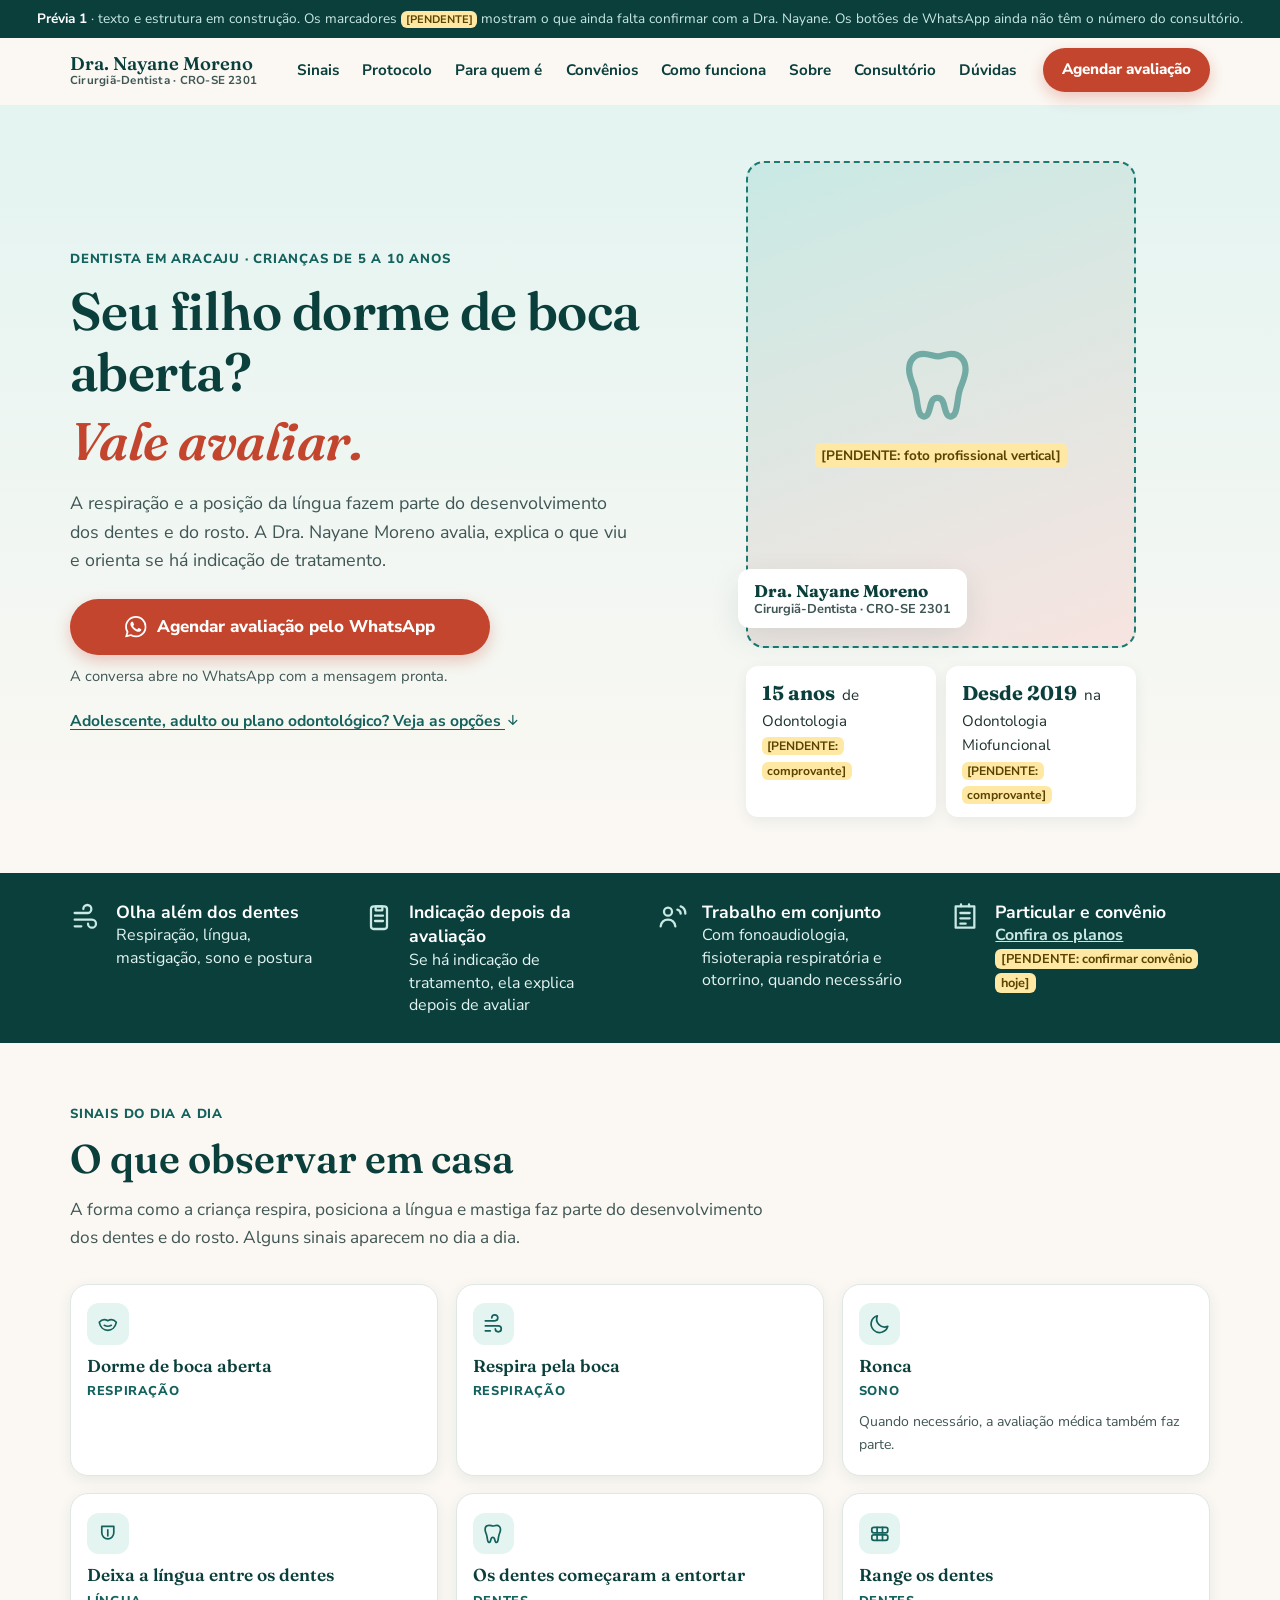
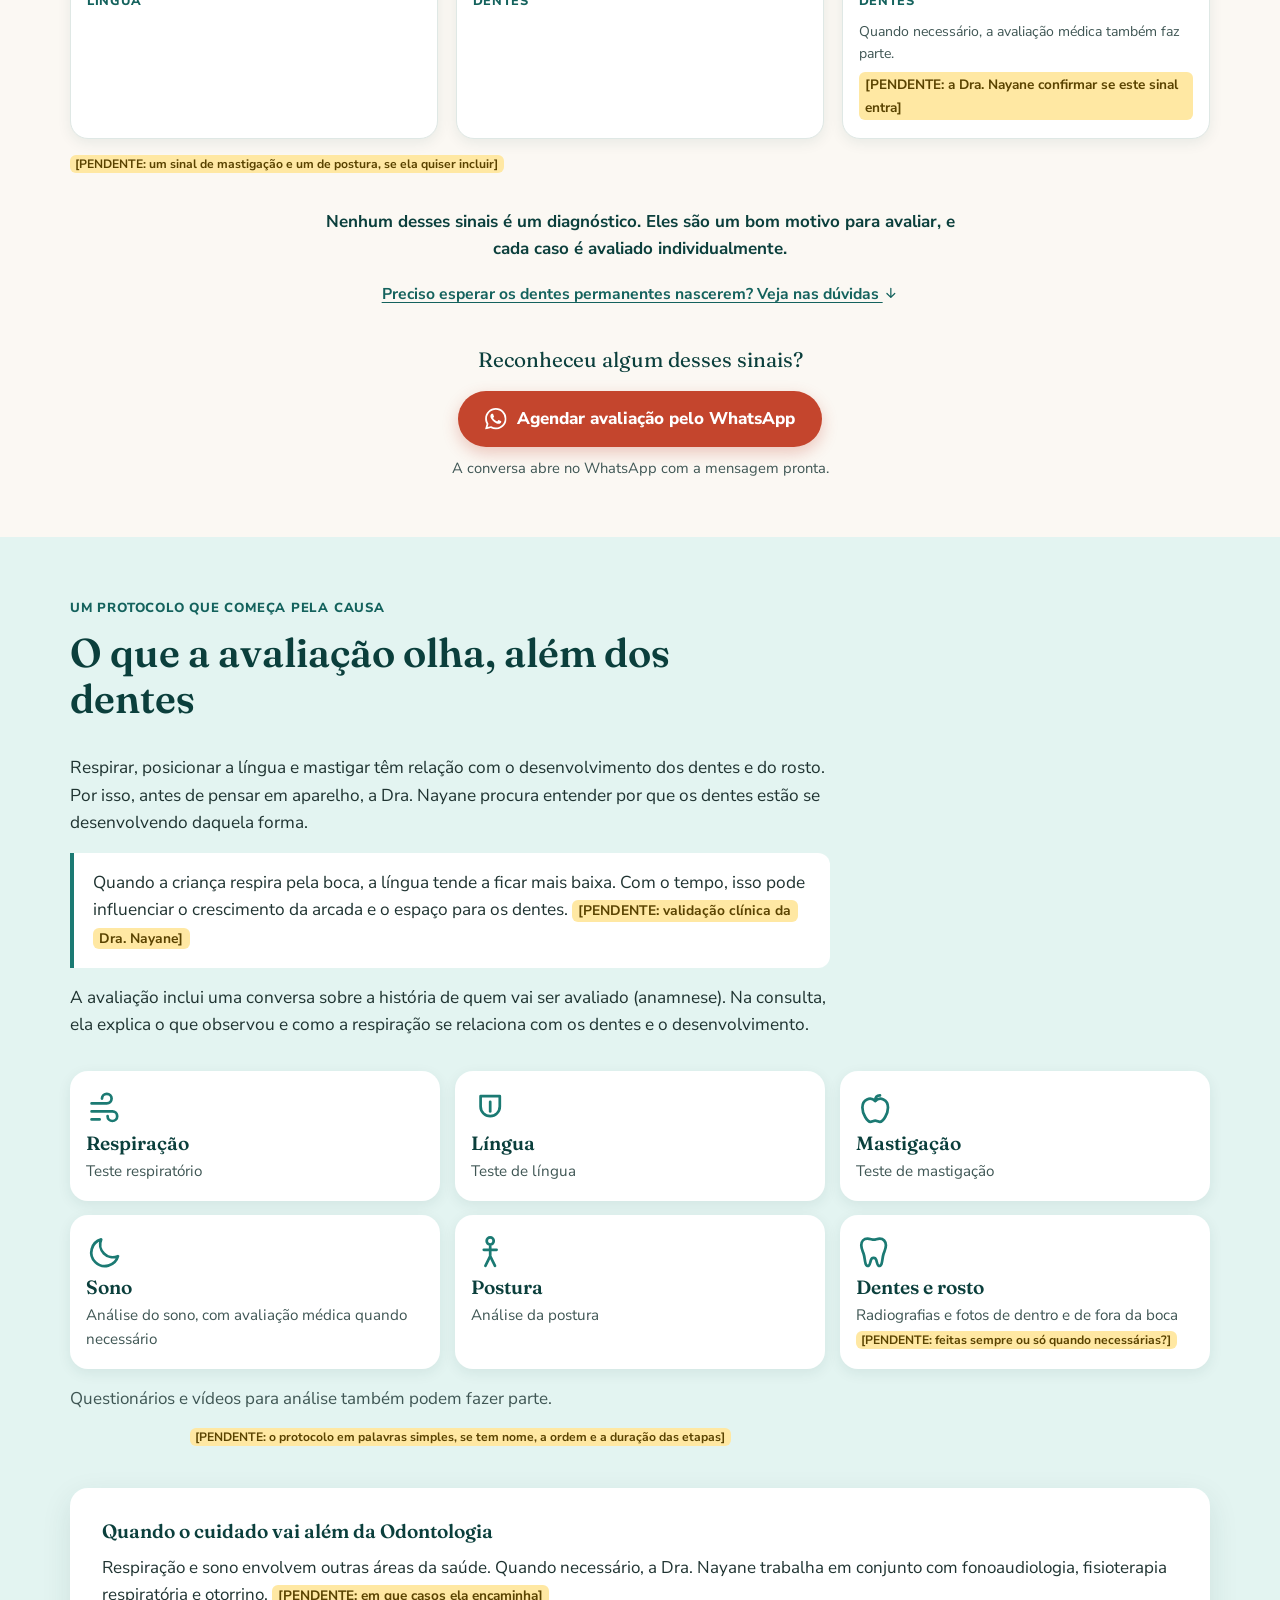
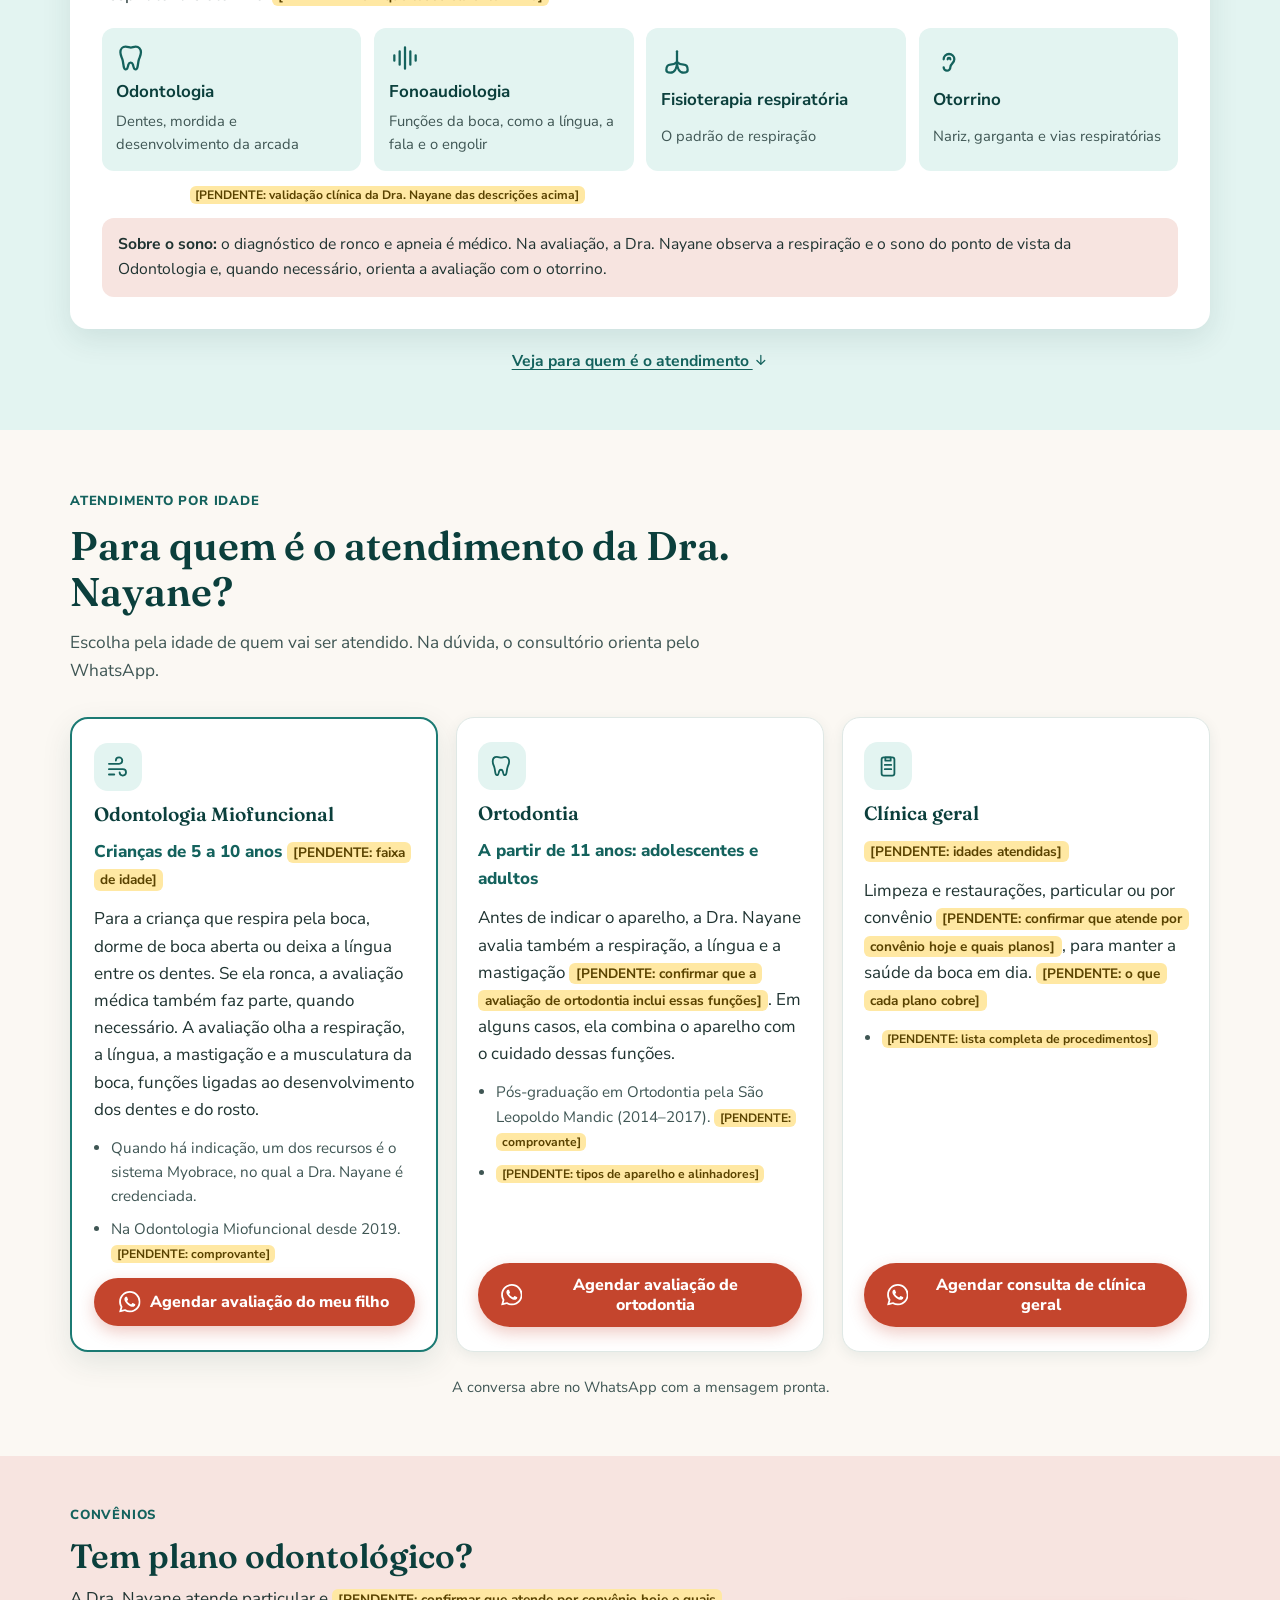
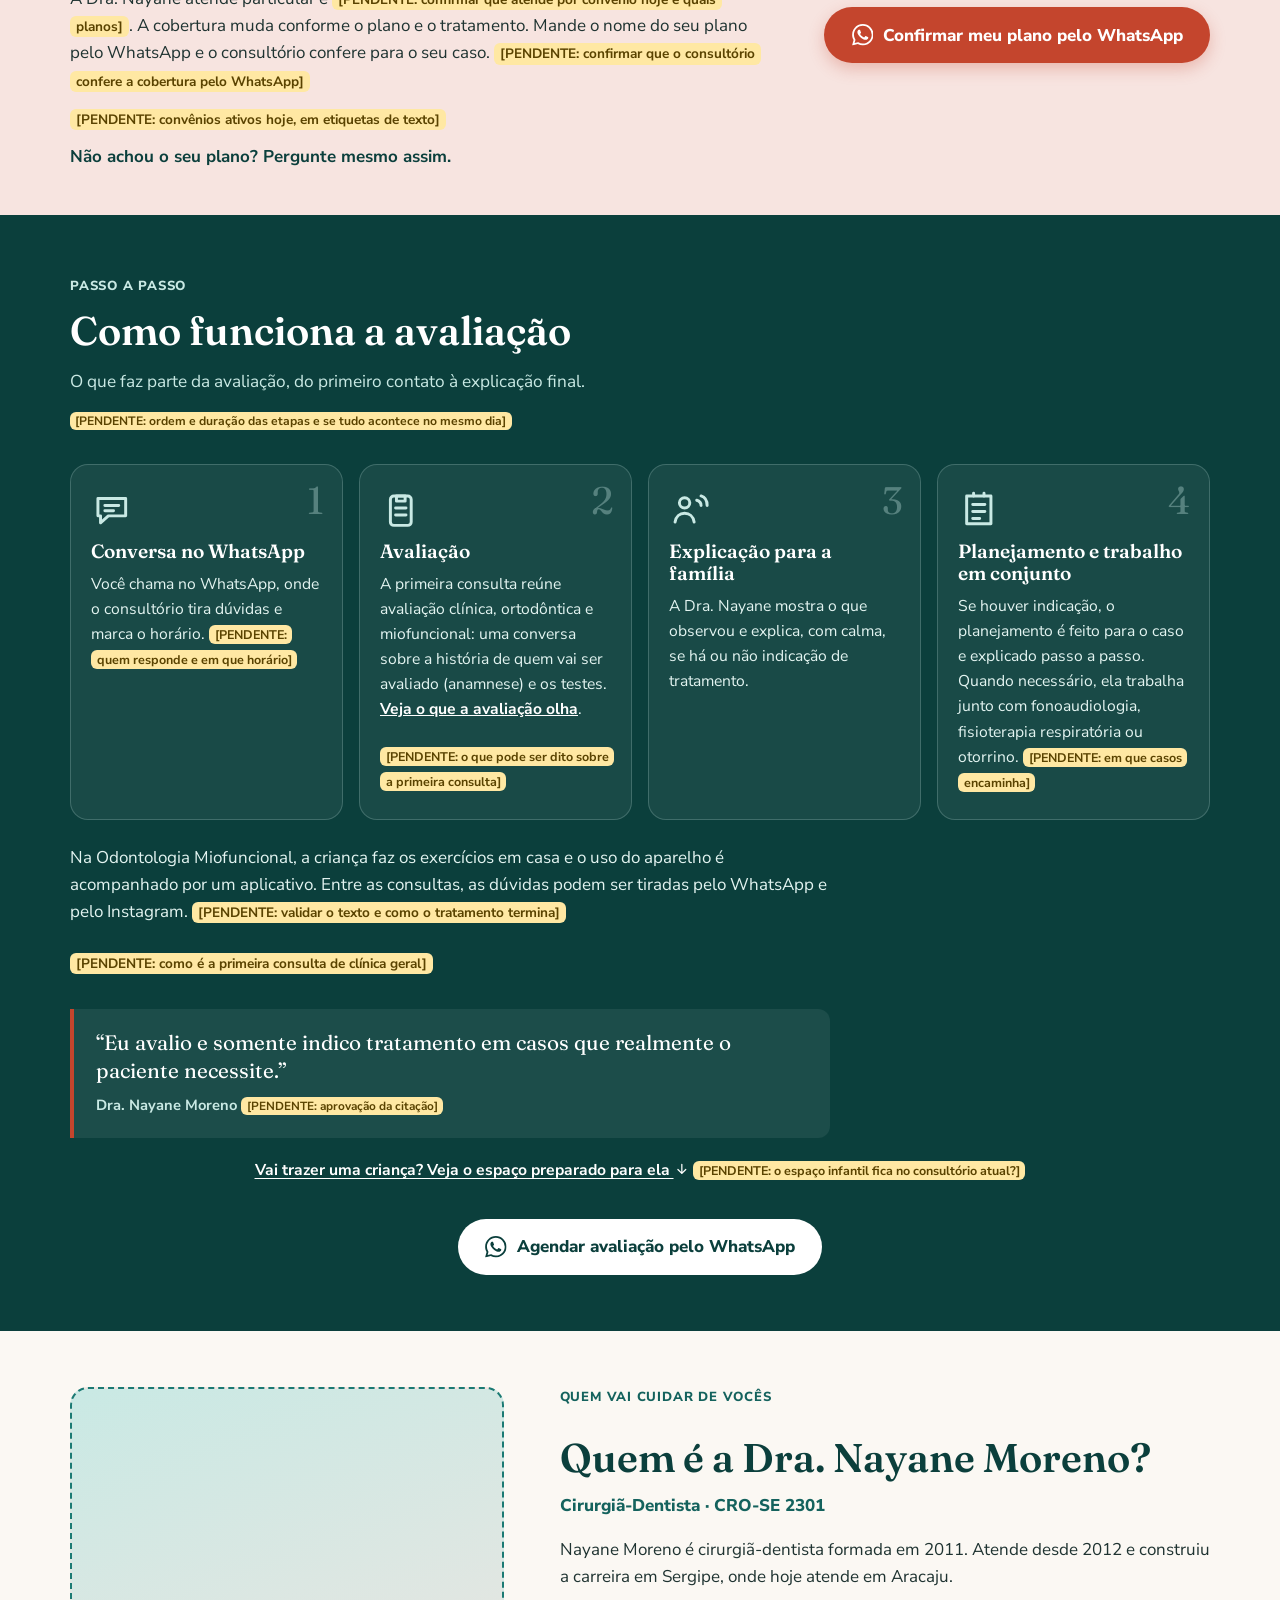
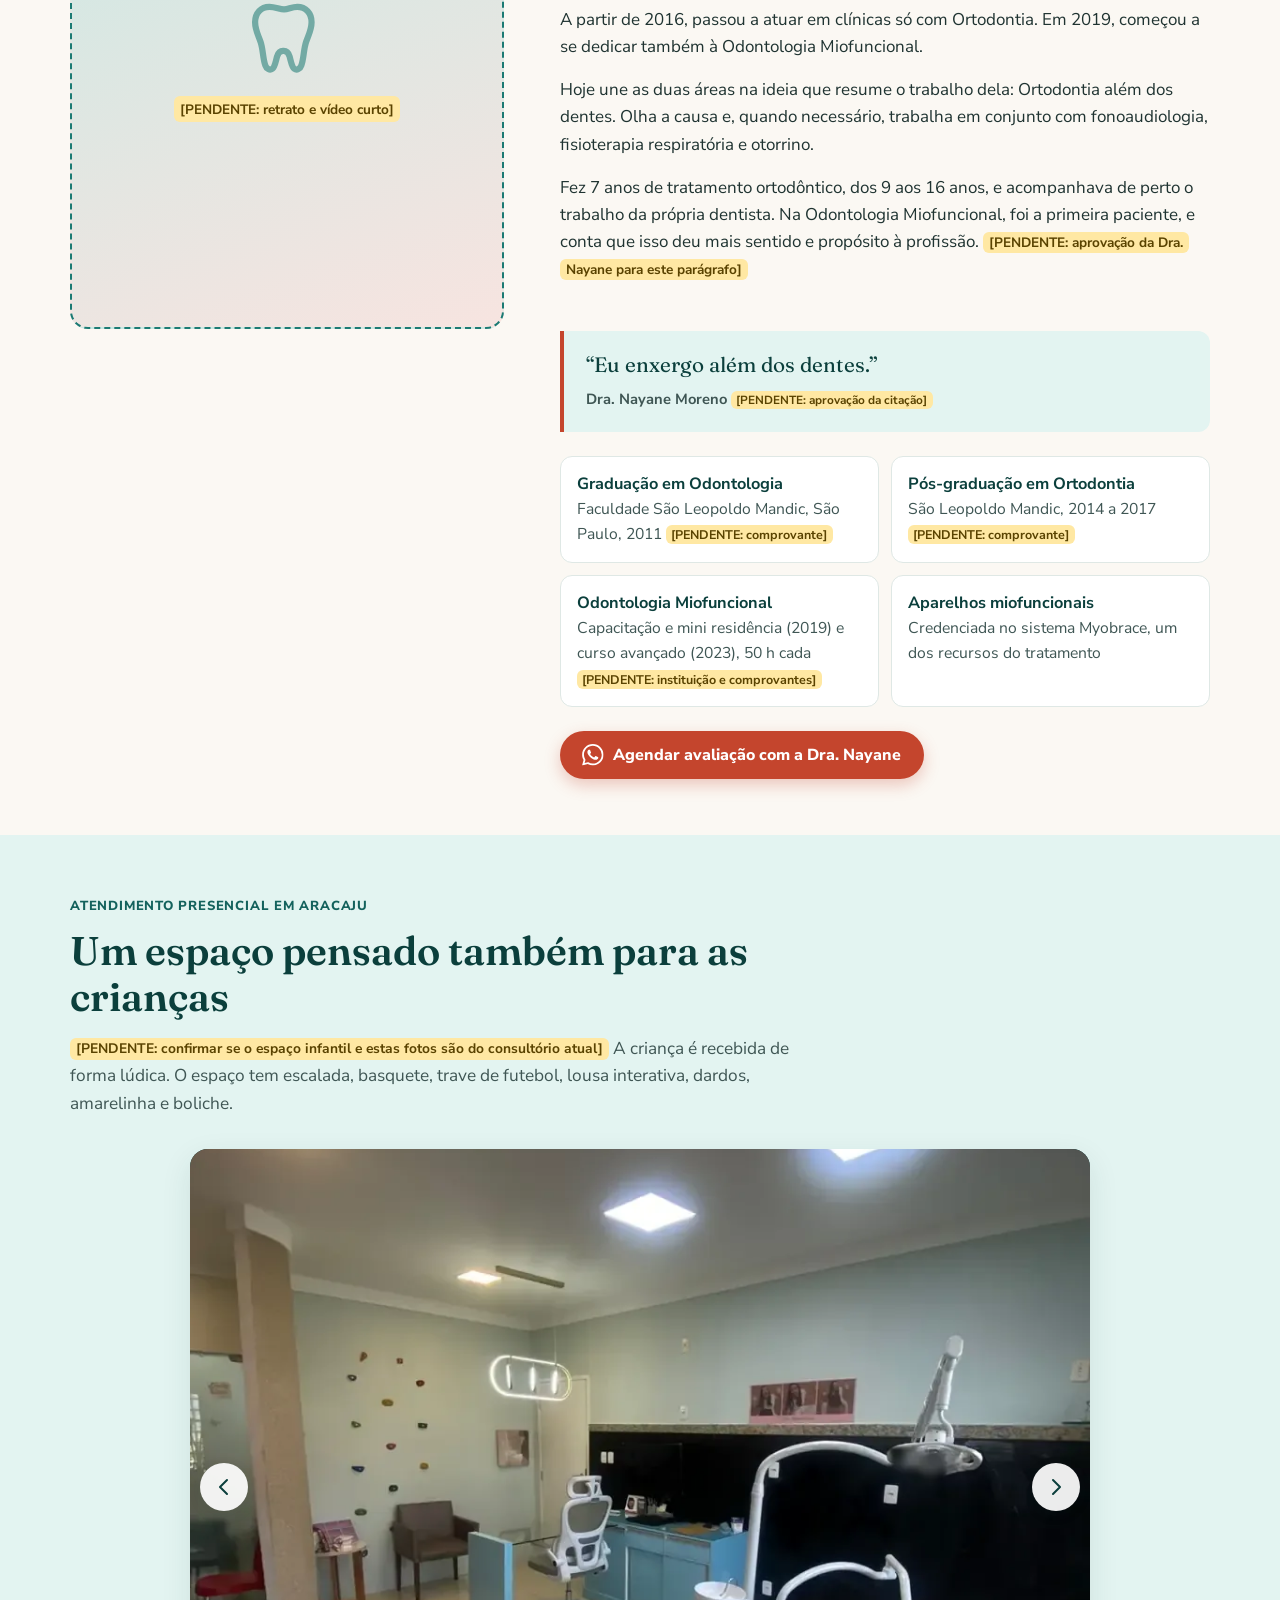
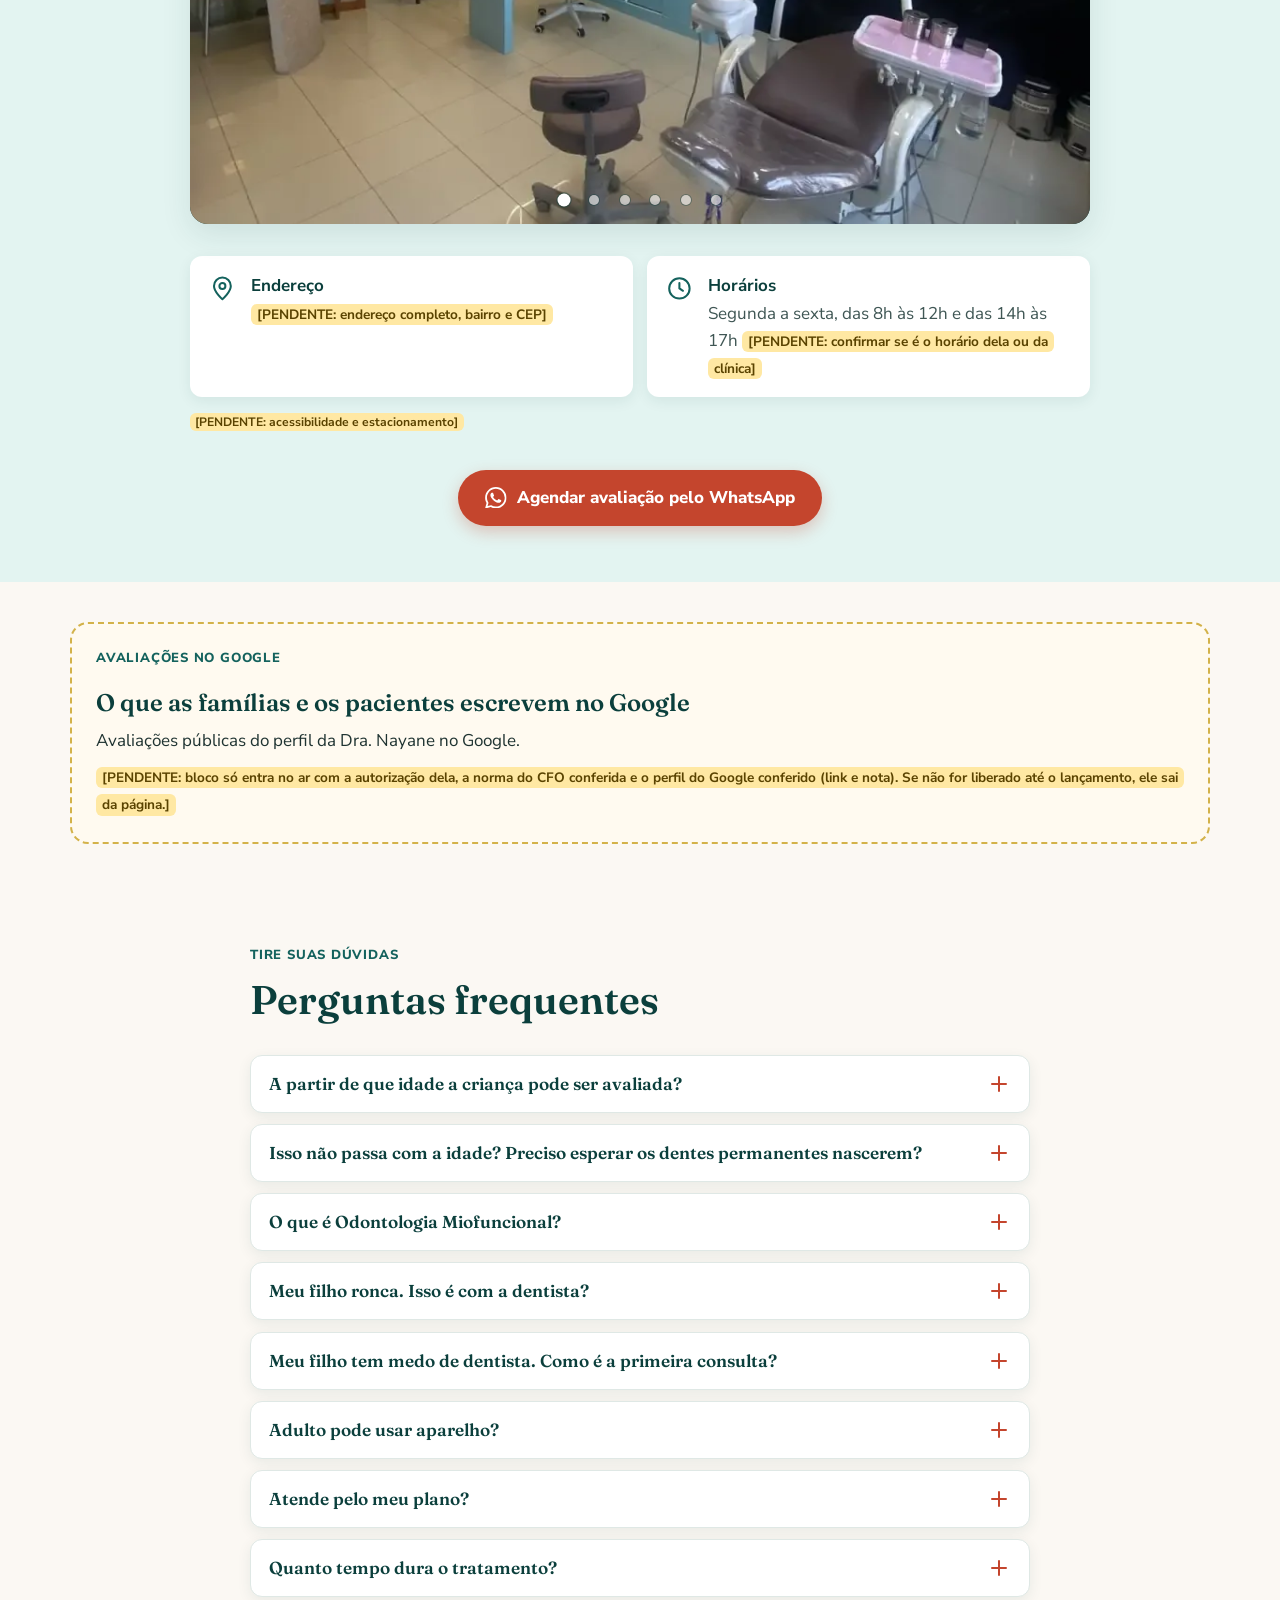
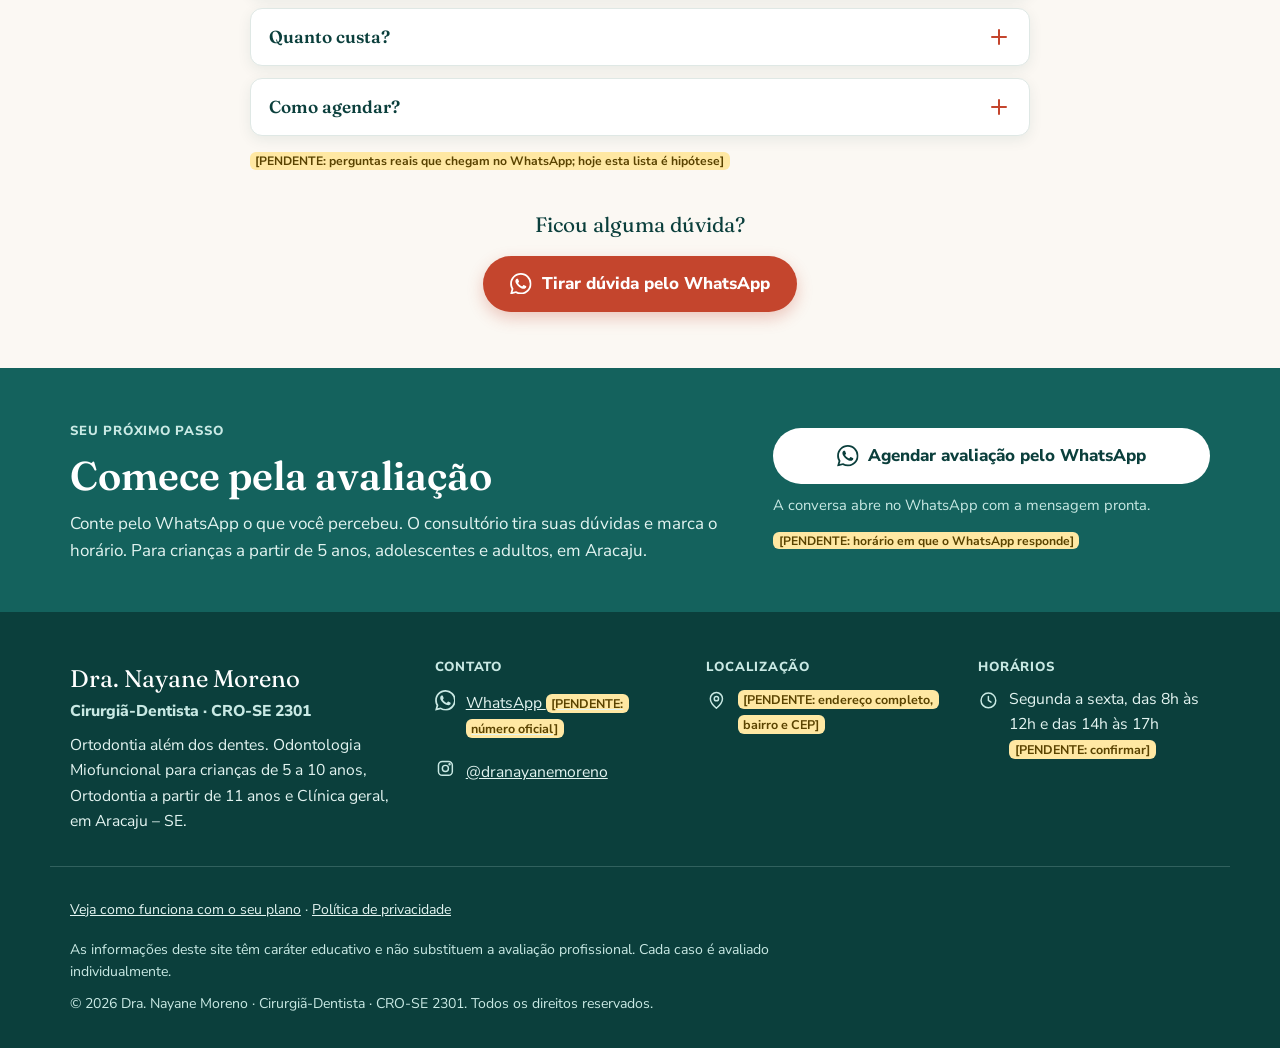
==== commit 38f41ebf: "Corrige textos apontados na revisão da prévia 1 Tira a condição comercial da primeira consulta do ma" ====
--- a/index.html
+++ b/index.html
@@ -58,7 +58,7 @@
 
 <!-- Aviso da prévia: some quando o site for lançado. Os marcadores amarelos [PENDENTE: …] mostram o que falta confirmar. -->
 <div class="aviso-previa" role="note">
-    <strong>Prévia 1</strong> · texto e estrutura em construção. Os marcadores <mark class="pend">[PENDENTE]</mark> mostram o que ainda falta confirmar com a Dra. Nayane.
+    <strong>Prévia 1</strong> · texto e estrutura em construção. Os marcadores <mark class="pend">[PENDENTE]</mark> mostram o que ainda falta confirmar com a Dra. Nayane. Os botões de WhatsApp ainda não têm o número do consultório.
 </div>
 
 <!-- 00 · MENU E ELEMENTOS FIXOS -->
@@ -104,12 +104,13 @@
             <div class="topo__texto">
                 <p class="rotulo">Dentista em Aracaju · crianças de 5 a 10 anos</p>
                 <h1 id="titulo-topo">Seu filho dorme de boca aberta? <em>Vale avaliar.</em></h1>
-                <p class="topo__sub">A respiração e a posição da língua fazem parte do desenvolvimento dos dentes e do rosto. A Dra. Nayane Moreno avalia, explica o que viu e só indica tratamento quando a criança precisa.</p>
+                <p class="topo__sub">A respiração e a posição da língua fazem parte do desenvolvimento dos dentes e do rosto. A Dra. Nayane Moreno avalia, explica o que viu e orienta se há indicação de tratamento.</p>
                 <a class="btn btn--grande" href="https://wa.me/?text=Ol%C3%A1%21%20Vim%20pelo%20site%20e%20quero%20agendar%20uma%20avalia%C3%A7%C3%A3o%20com%20a%20Dra.%20Nayane%20Moreno." data-wa data-wa-origin="hero">
                     <svg class="icone" aria-hidden="true"><use href="#i-whatsapp"/></svg>
                     Agendar avaliação pelo WhatsApp
                 </a>
-                <p class="nota-botao">4 perguntas rápidas e a conversa abre no WhatsApp.</p>
+                <!-- Na prévia 2 entra o formulário curto antes do WhatsApp; aí estas notas passam a citar as perguntas. -->
+                <p class="nota-botao">A conversa abre no WhatsApp com a mensagem pronta.</p>
                 <p class="saida"><a href="#para-quem">Adolescente, adulto ou plano odontológico? Veja as opções <svg class="icone icone--pq" aria-hidden="true"><use href="#i-seta"/></svg></a></p>
             </div>
 
@@ -140,7 +141,7 @@
                 </li>
                 <li>
                     <svg class="icone icone--faixa" aria-hidden="true"><use href="#i-lista"/></svg>
-                    <span><strong>Indicação depois da avaliação</strong> O tratamento só é indicado quando a avaliação mostra necessidade</span>
+                    <span><strong>Indicação depois da avaliação</strong> Se há indicação de tratamento, ela explica depois de avaliar</span>
                 </li>
                 <li>
                     <svg class="icone icone--faixa" aria-hidden="true"><use href="#i-explicar"/></svg>
@@ -209,7 +210,7 @@
                     <svg class="icone" aria-hidden="true"><use href="#i-whatsapp"/></svg>
                     Agendar avaliação pelo WhatsApp
                 </a>
-                <p class="nota-botao">4 perguntas rápidas e a conversa abre no WhatsApp.</p>
+                <p class="nota-botao">A conversa abre no WhatsApp com a mensagem pronta.</p>
             </div>
         </div>
     </section>
@@ -311,7 +312,7 @@
                     </a>
                 </article>
             </div>
-            <p class="nota-botao nota-botao--centro">4 perguntas rápidas e a conversa abre no WhatsApp.</p>
+            <p class="nota-botao nota-botao--centro">A conversa abre no WhatsApp com a mensagem pronta.</p>
         </div>
     </section>
 
@@ -349,14 +350,14 @@
                     <span class="etapa__n" aria-hidden="true">1</span>
                     <svg class="icone icone--etapa" aria-hidden="true"><use href="#i-conversa"/></svg>
                     <h3>Conversa no WhatsApp</h3>
-                    <p>Você responde 4 perguntas rápidas e a conversa abre no WhatsApp, onde o consultório tira dúvidas e marca o horário. <mark class="pend">[PENDENTE: quem responde e em que horário]</mark></p>
+                    <p>Você chama no WhatsApp, onde o consultório tira dúvidas e marca o horário. <mark class="pend">[PENDENTE: quem responde e em que horário]</mark></p>
                 </li>
                 <li class="etapa">
                     <span class="etapa__n" aria-hidden="true">2</span>
                     <svg class="icone icone--etapa" aria-hidden="true"><use href="#i-lista"/></svg>
                     <h3>Avaliação</h3>
                     <p>A primeira consulta reúne avaliação clínica, ortodôntica e miofuncional: uma conversa sobre a história de quem vai ser avaliado (anamnese) e os testes. <a href="#protocolo">Veja o que a avaliação olha</a>.</p>
-                    <p class="pend-linha"><mark class="pend">[PENDENTE: confirmar se pode citar que a primeira consulta inclui limpeza e aplicação de flúor, por ser condição comercial]</mark></p>
+                    <p class="pend-linha"><mark class="pend">[PENDENTE: o que pode ser dito sobre a primeira consulta]</mark></p>
                 </li>
                 <li class="etapa">
                     <span class="etapa__n" aria-hidden="true">3</span>
@@ -409,7 +410,7 @@
                 <p>Nayane Moreno é cirurgiã-dentista formada em 2011. Atende desde 2012 e construiu a carreira em Sergipe, onde hoje atende em Aracaju.</p>
                 <p>A partir de 2016, passou a atuar em clínicas só com Ortodontia. Em 2019, começou a se dedicar também à Odontologia Miofuncional.</p>
                 <p>Hoje une as duas áreas na ideia que resume o trabalho dela: Ortodontia além dos dentes. Olha a causa e, quando necessário, trabalha em conjunto com fonoaudiologia, fisioterapia respiratória e otorrino.</p>
-                <!-- Proposta a partir da resposta dela à P20 (Profissional). Só vai ao ar com a aprovação dela. -->
+                <!-- Proposta a partir das respostas dela. Só vai ao ar com a aprovação dela. -->
                 <p>Fez 7 anos de tratamento ortodôntico, dos 9 aos 16 anos, e acompanhava de perto o trabalho da própria dentista. Na Odontologia Miofuncional, foi a primeira paciente, e conta que isso deu mais sentido e propósito à profissão. <mark class="pend">[PENDENTE: aprovação da Dra. Nayane para este parágrafo]</mark></p>
 
                 <blockquote class="citacao citacao--clara">
@@ -532,7 +533,7 @@
                 </div>
                 <div class="faq__item">
                     <h3><button class="faq__pergunta" type="button" aria-expanded="false" aria-controls="r5" id="p5">Meu filho tem medo de dentista. Como é a primeira consulta?<svg class="icone" aria-hidden="true"><use href="#i-mais"/></svg></button></h3>
-                    <div class="faq__resposta" id="r5" role="region" aria-labelledby="p5"><div><p>A Dra. Nayane tem uma forma lúdica de abordar a criança e explica para a família, com calma, o que observou. Ela conta que o acolhimento passa por prestar atenção no que a criança sinaliza e manter a escuta ativa. <mark class="pend">[PENDENTE: aprovação do texto e se o espaço infantil fica no consultório atual]</mark> Se o espaço for confirmado, entra esta frase: “O espaço tem escalada, basquete, lousa interativa e outras brincadeiras.”</p></div></div>
+                    <div class="faq__resposta" id="r5" role="region" aria-labelledby="p5"><div><p>A Dra. Nayane tem uma forma lúdica de abordar a criança e explica para a família, com calma, o que observou. O acolhimento passa por prestar atenção no que a criança sinaliza e manter a escuta ativa. <mark class="pend">[PENDENTE: aprovação do texto e, se o espaço infantil ficar no consultório atual, acrescentar que ele tem escalada, basquete, lousa e outras brincadeiras]</mark></p></div></div>
                 </div>
                 <div class="faq__item">
                     <h3><button class="faq__pergunta" type="button" aria-expanded="false" aria-controls="r6" id="p6">Adulto pode usar aparelho?<svg class="icone" aria-hidden="true"><use href="#i-mais"/></svg></button></h3>
@@ -552,7 +553,7 @@
                 </div>
                 <div class="faq__item">
                     <h3><button class="faq__pergunta" type="button" aria-expanded="false" aria-controls="r10" id="p10">Como agendar?<svg class="icone" aria-hidden="true"><use href="#i-mais"/></svg></button></h3>
-                    <div class="faq__resposta" id="r10" role="region" aria-labelledby="p10"><div><p>Toque em “Agendar avaliação pelo WhatsApp” e responda 4 perguntas: quem será atendido, se vai usar plano, seu nome e seu WhatsApp. A conversa abre no WhatsApp com a mensagem pronta.</p></div></div>
+                    <div class="faq__resposta" id="r10" role="region" aria-labelledby="p10"><div><p>Toque em “Agendar avaliação pelo WhatsApp”. A conversa abre no WhatsApp com a mensagem pronta, e o consultório tira suas dúvidas e marca o horário.</p></div></div>
                 </div>
             </div>
             <p class="pend-linha"><mark class="pend">[PENDENTE: perguntas reais que chegam no WhatsApp; hoje esta lista é hipótese]</mark></p>
@@ -580,7 +581,7 @@
                     <svg class="icone" aria-hidden="true"><use href="#i-whatsapp"/></svg>
                     Agendar avaliação pelo WhatsApp
                 </a>
-                <p class="nota-botao nota-botao--clara">4 perguntas rápidas e a conversa abre com a mensagem pronta.</p>
+                <p class="nota-botao nota-botao--clara">A conversa abre no WhatsApp com a mensagem pronta.</p>
                 <p class="pend-linha"><mark class="pend">[PENDENTE: horário em que o WhatsApp responde]</mark></p>
             </div>
         </div>
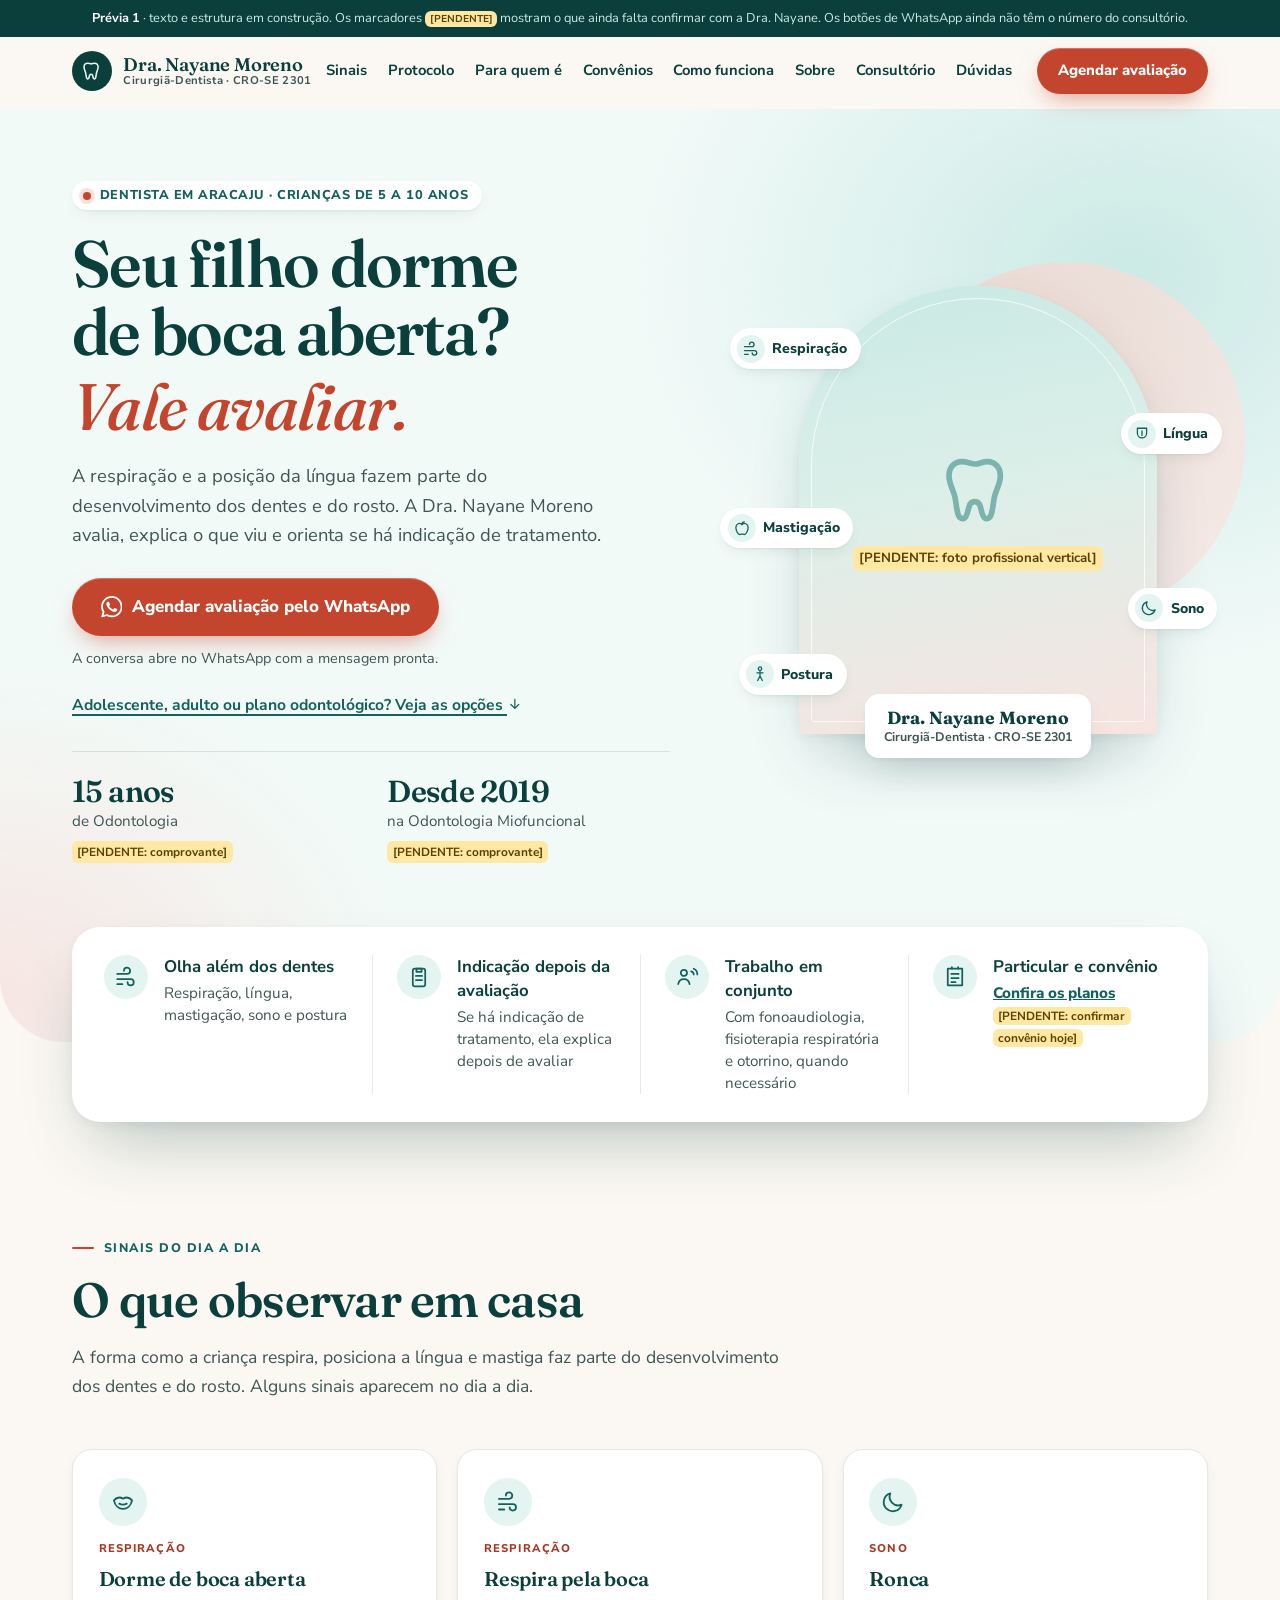
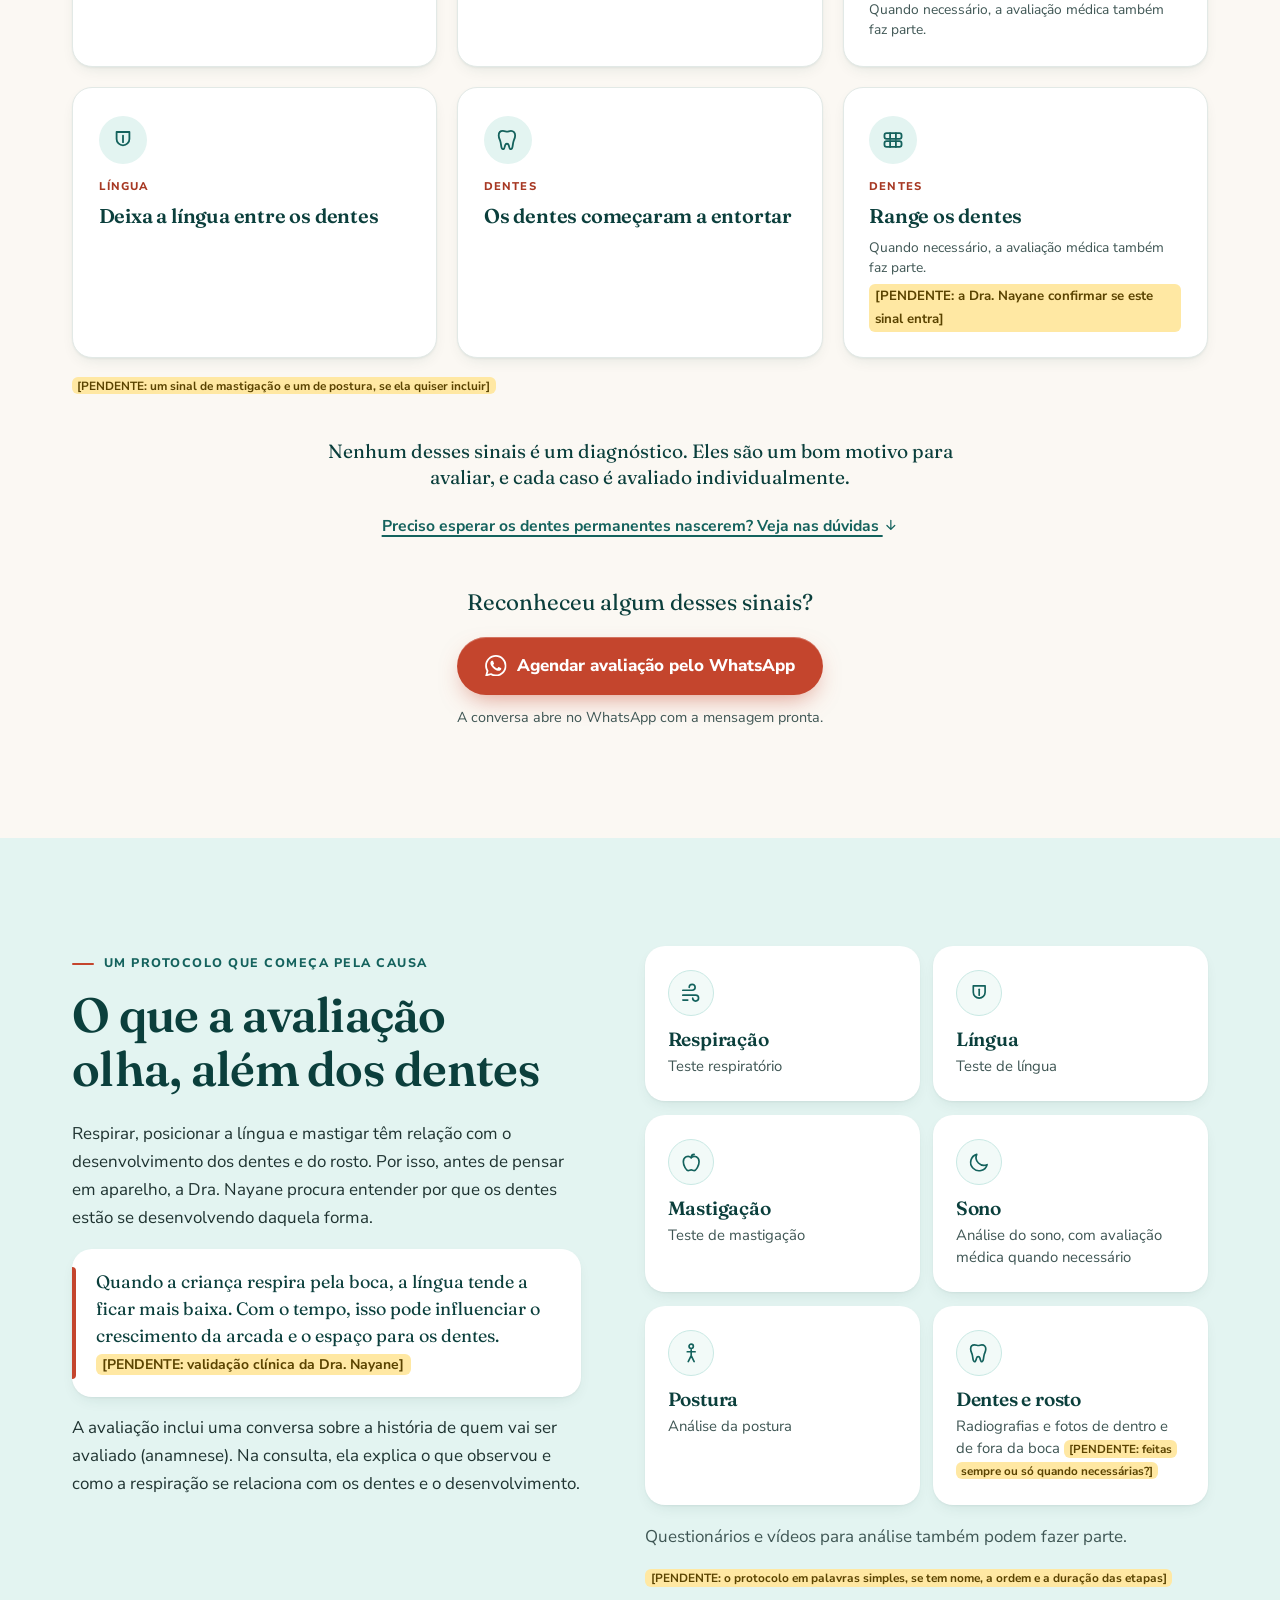
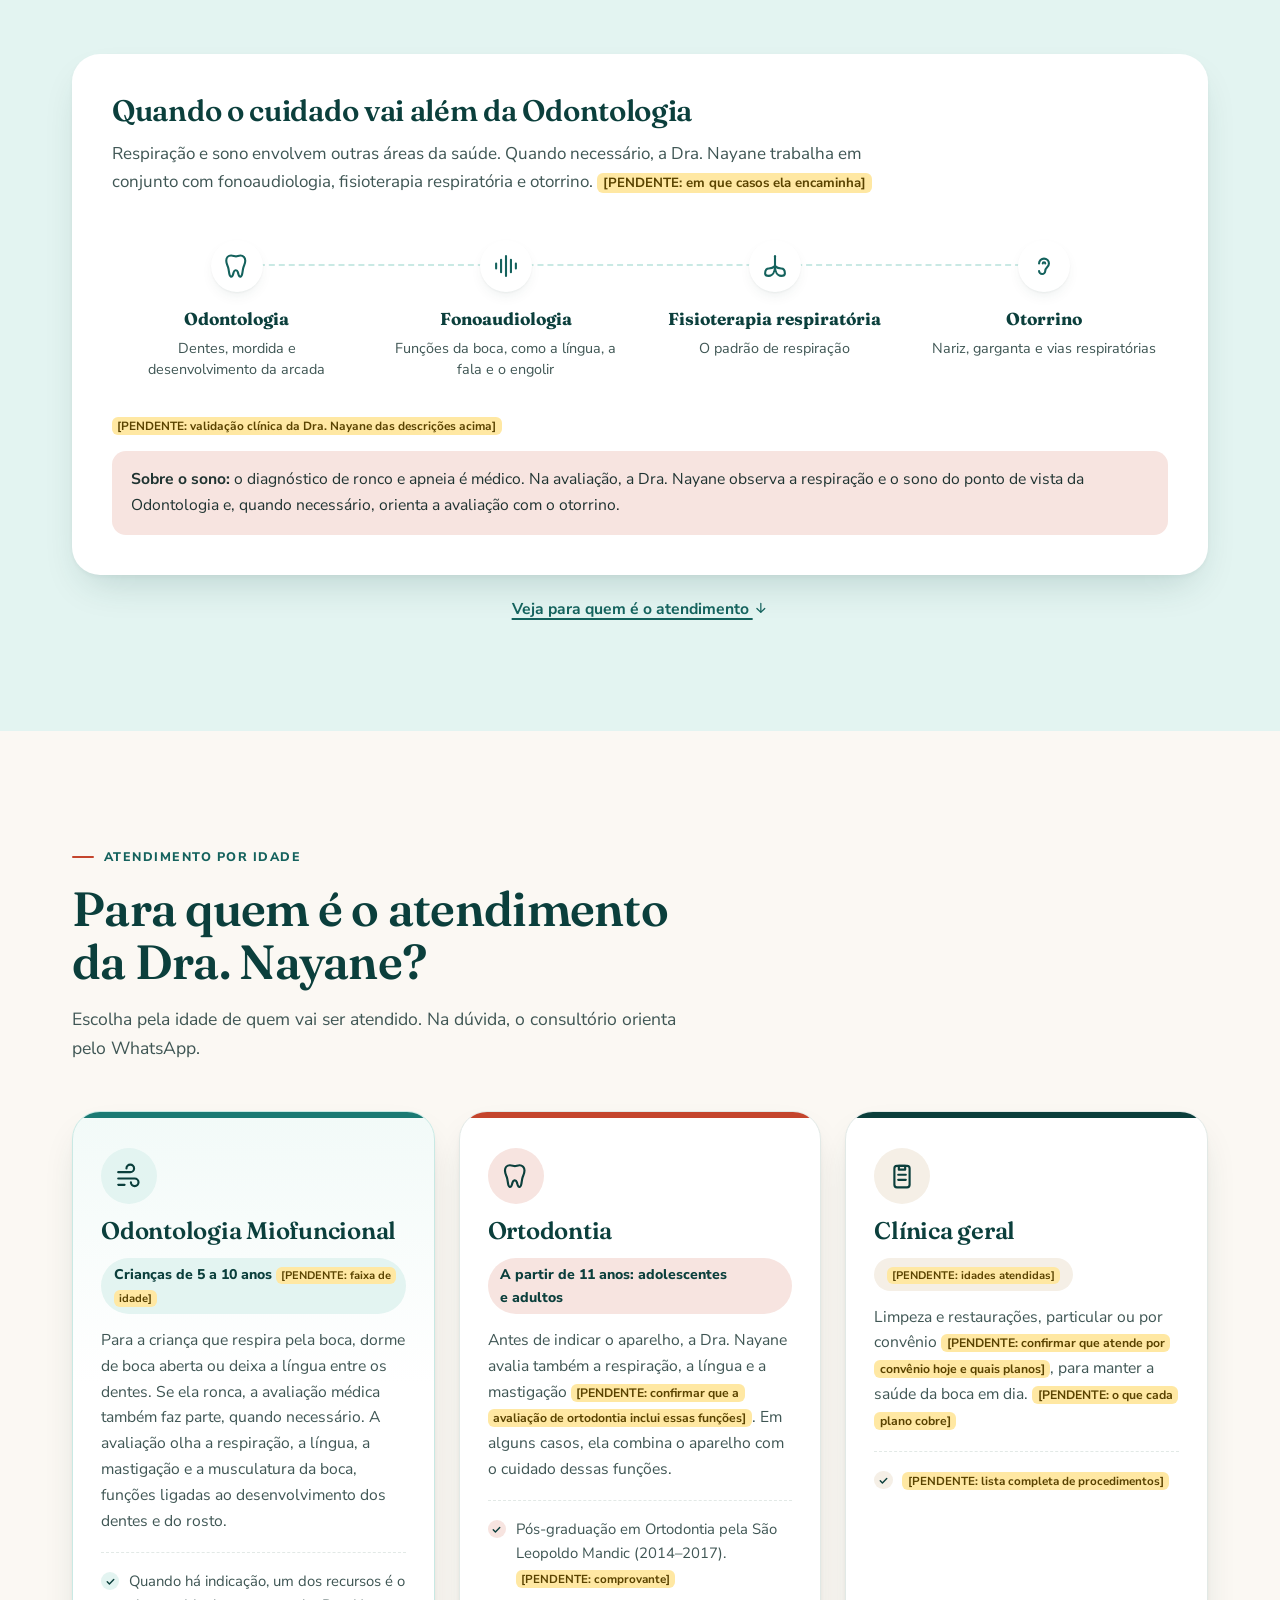
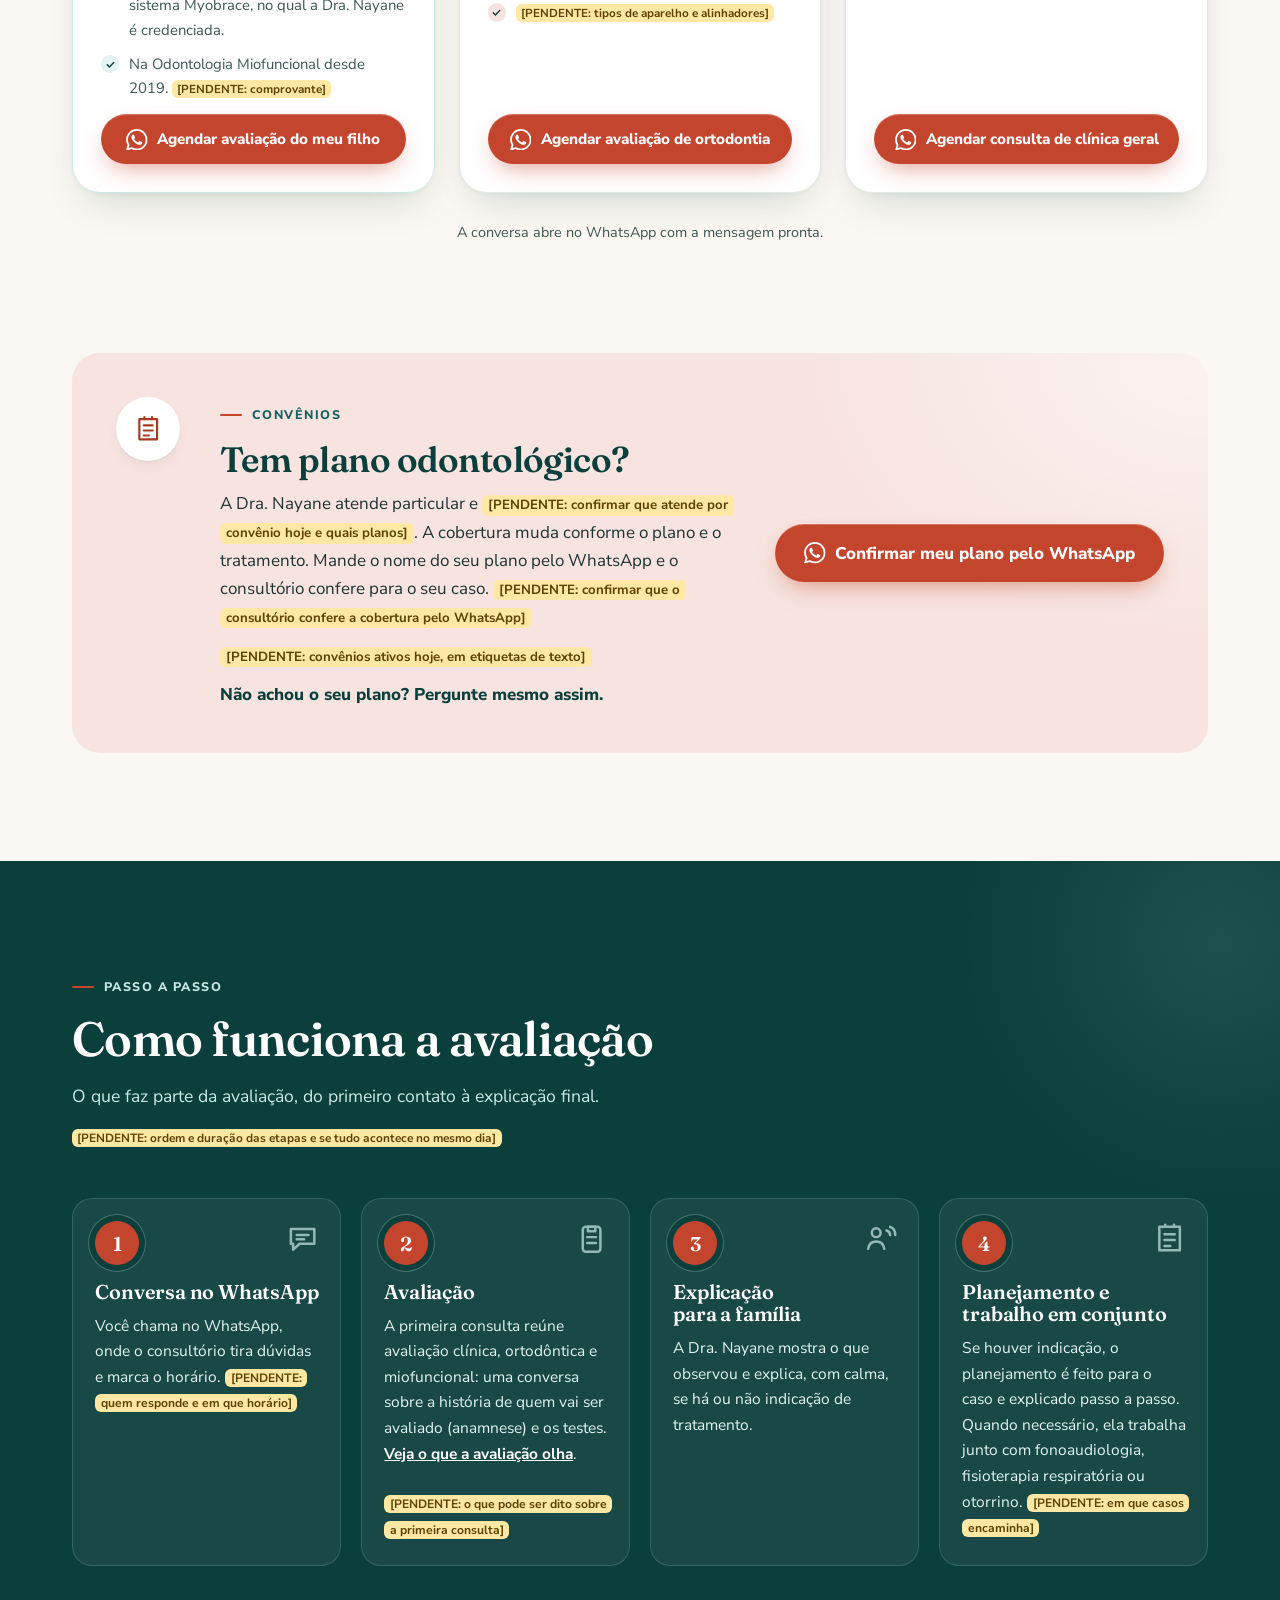
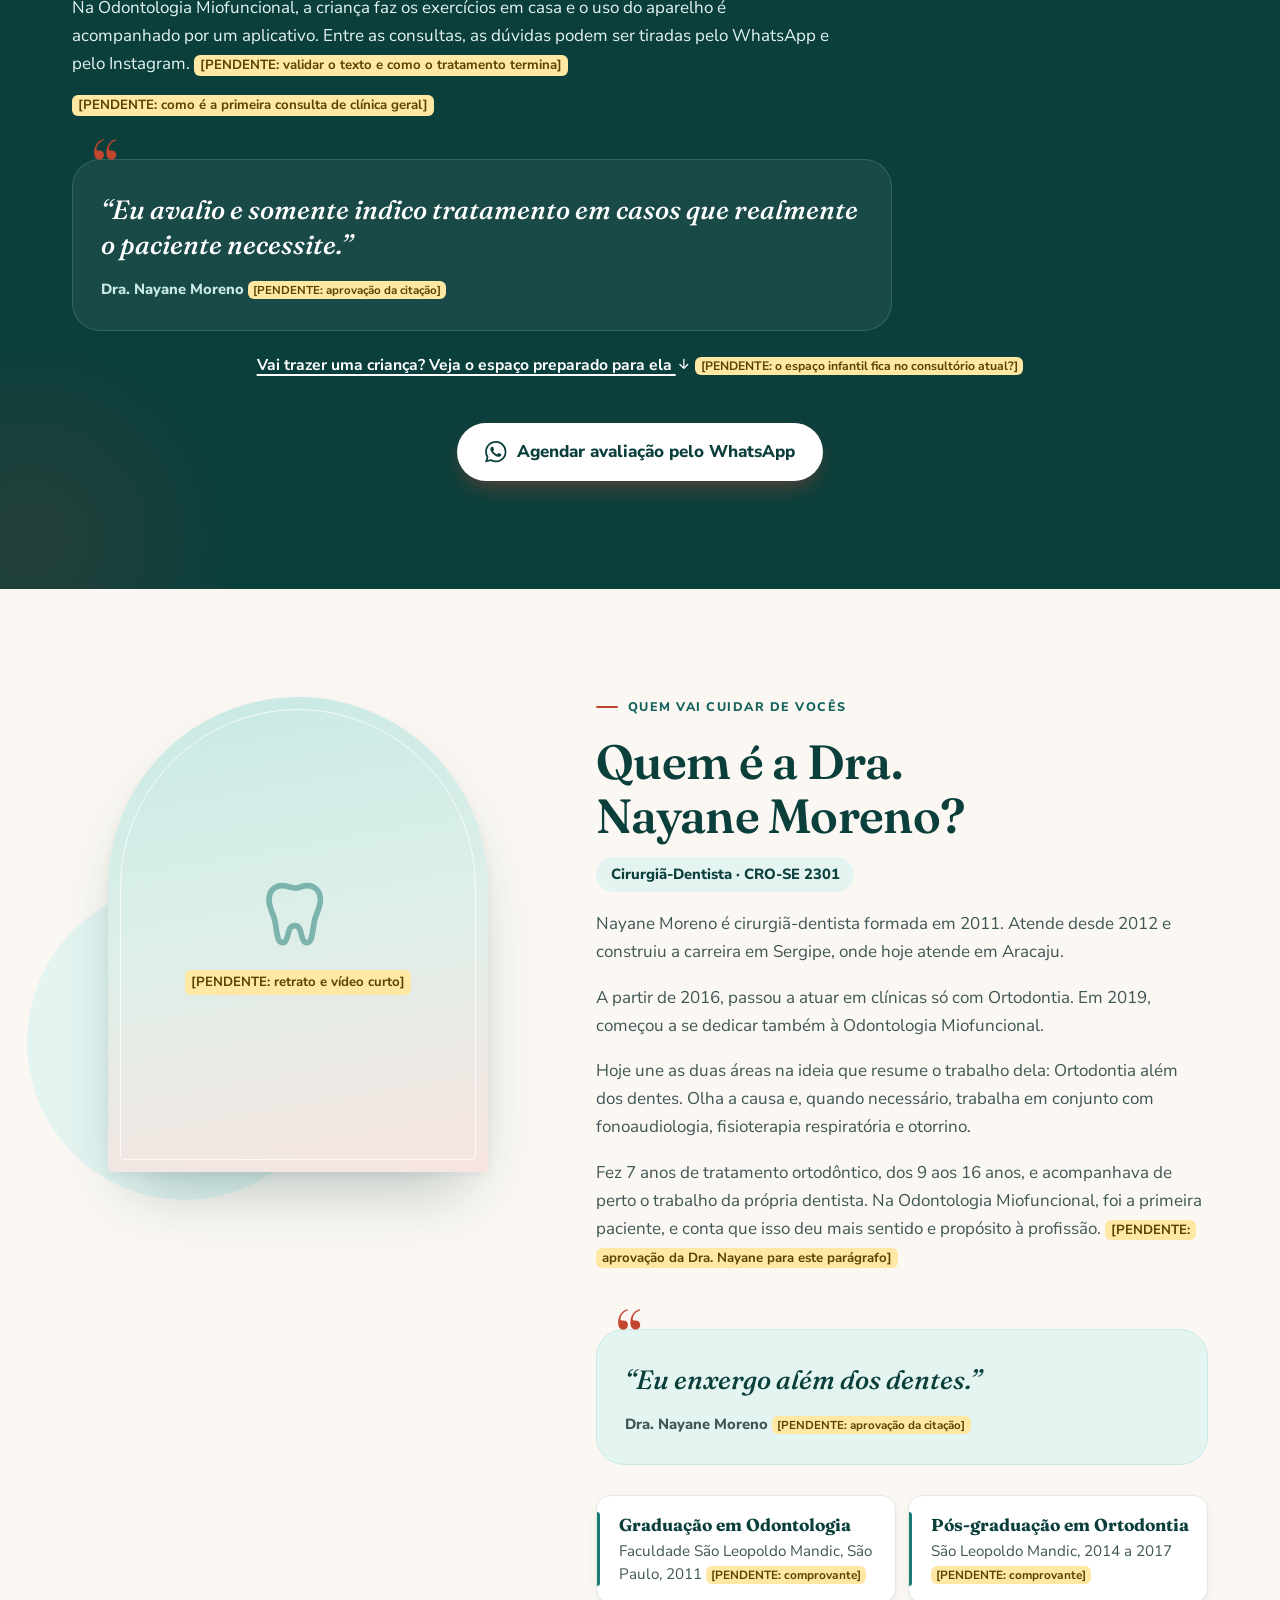
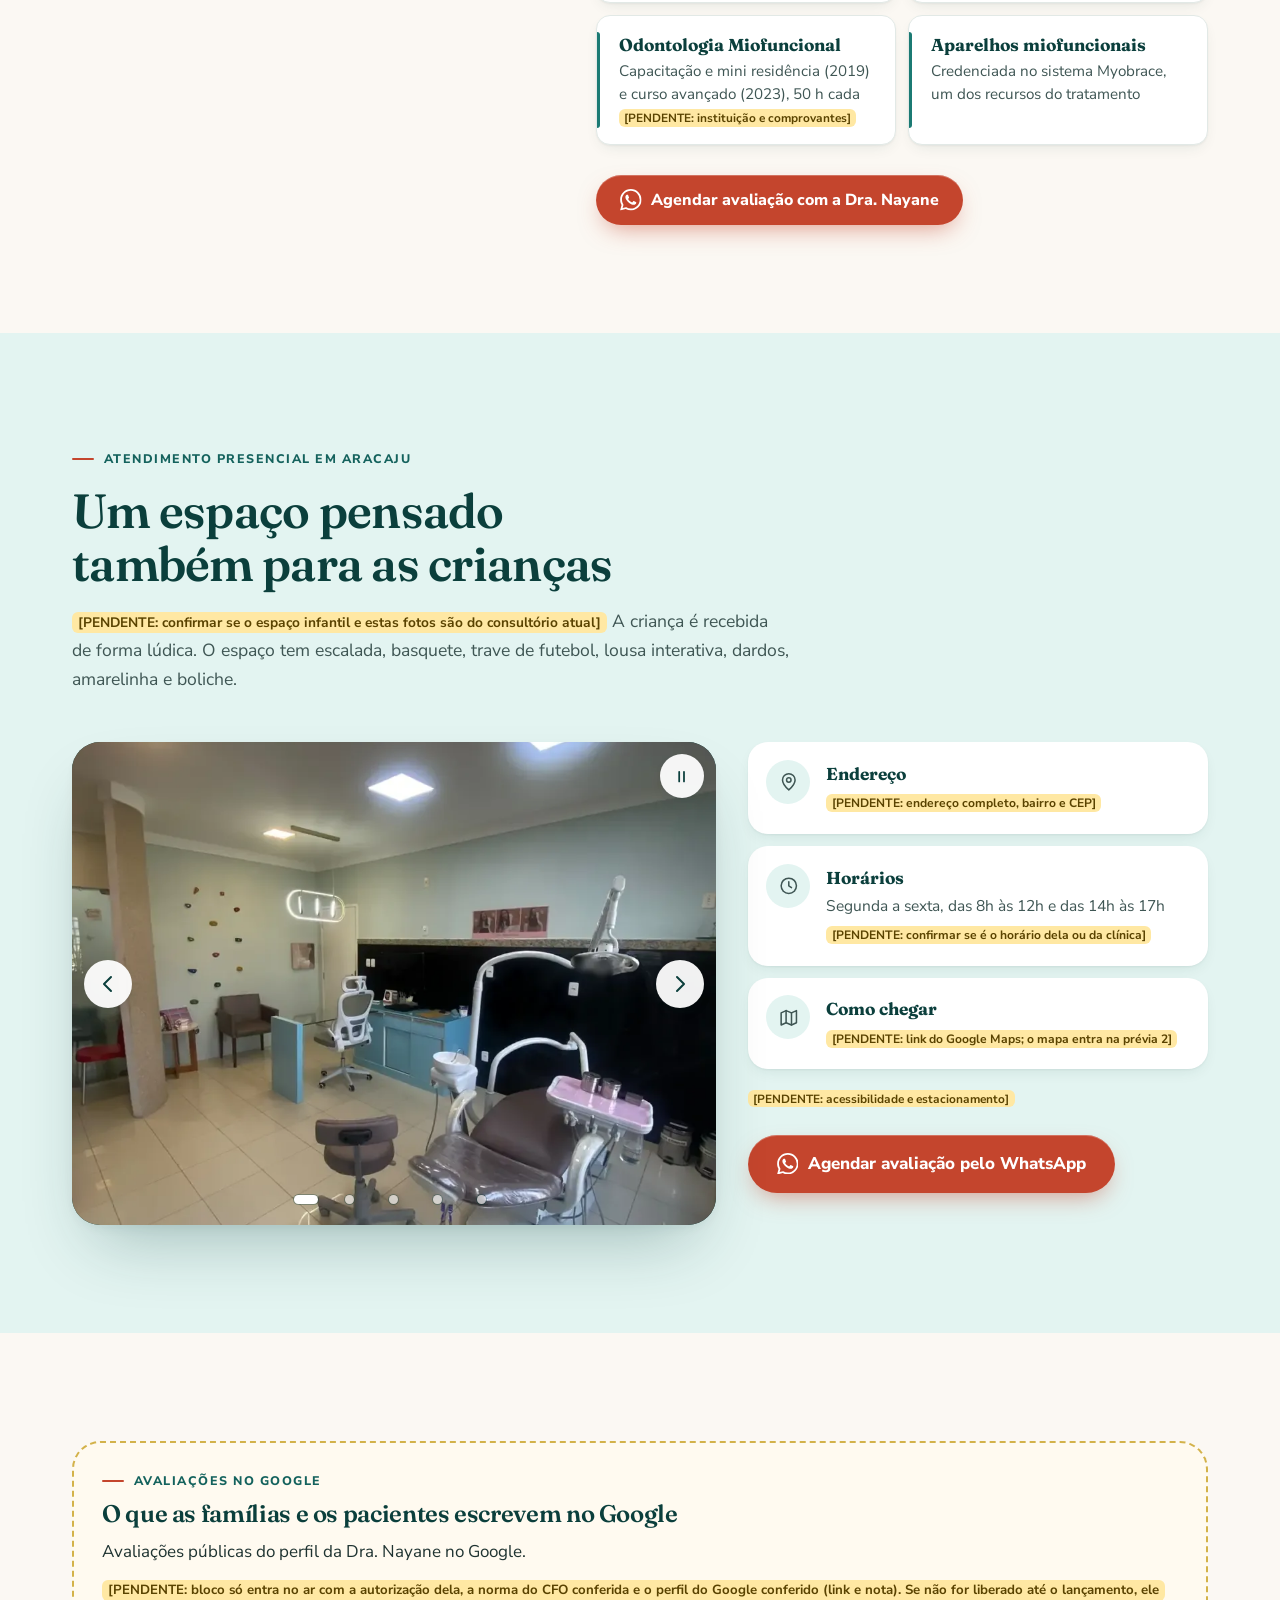
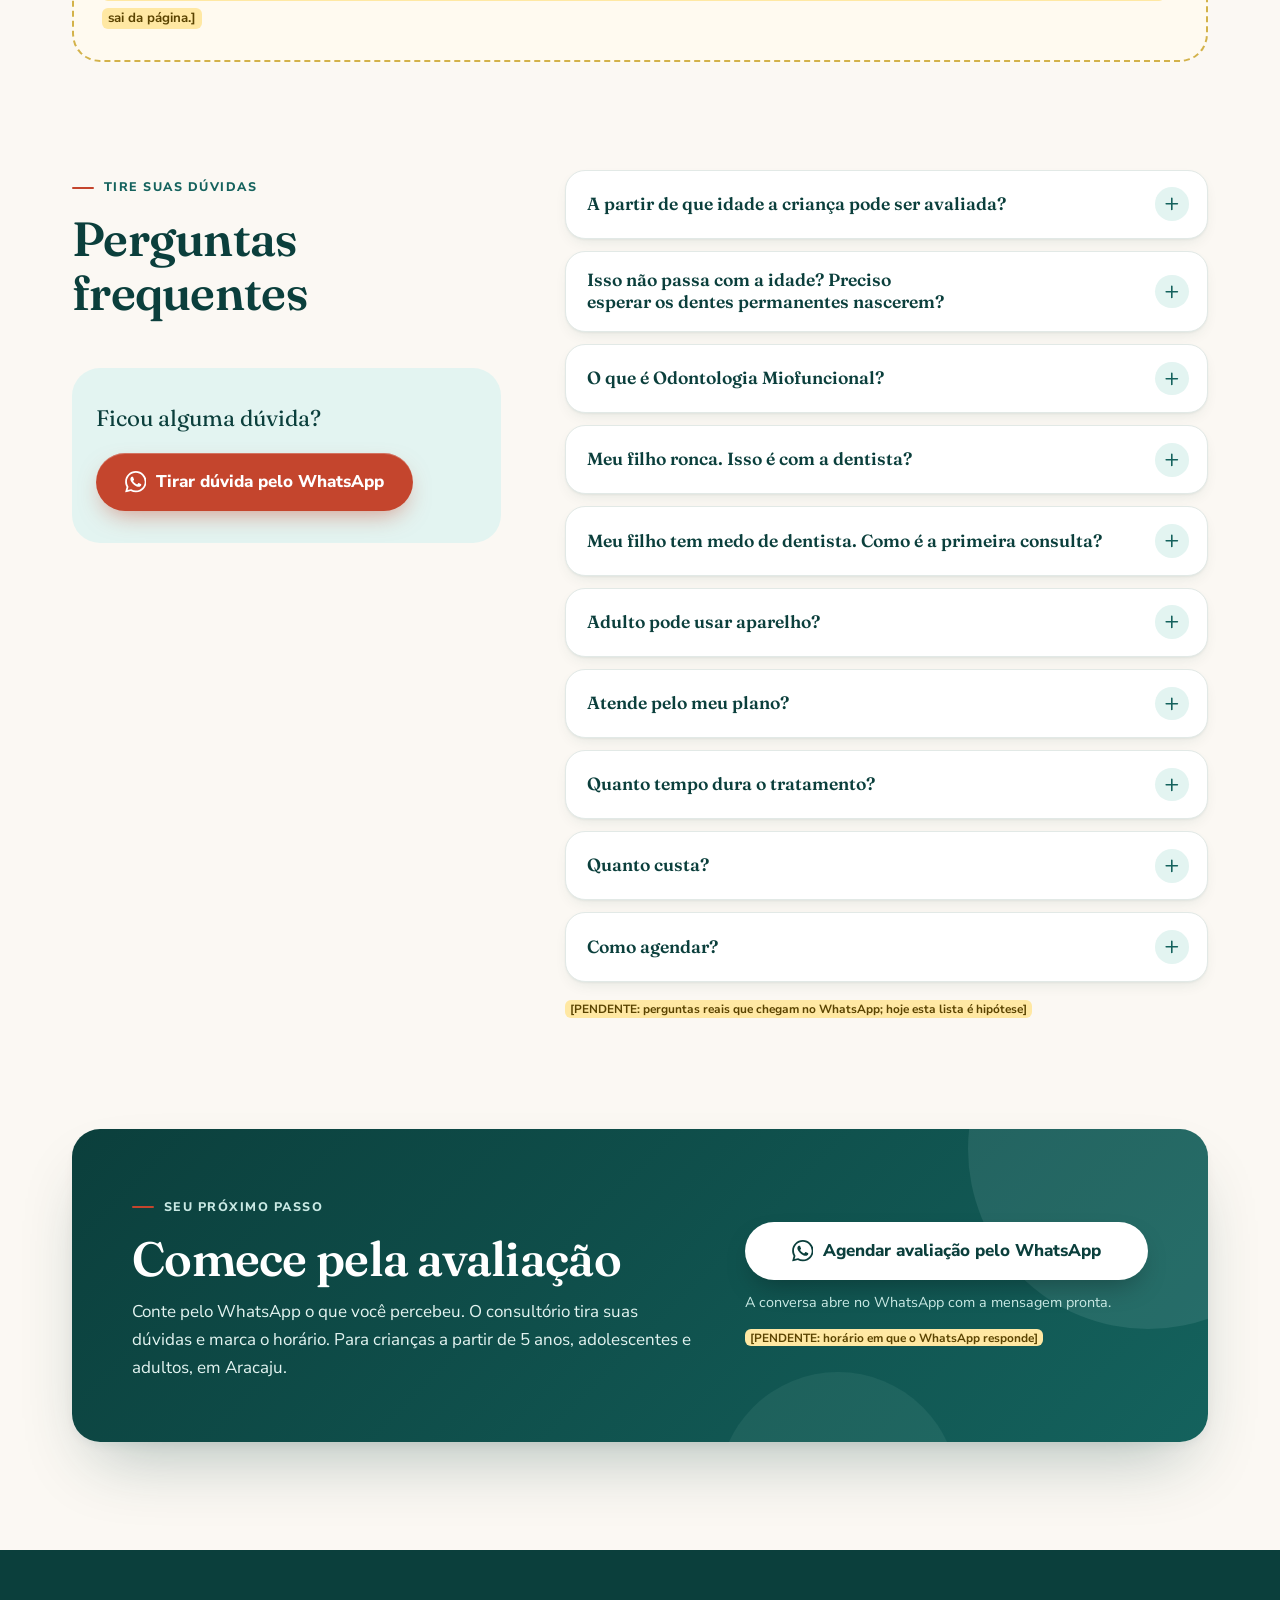
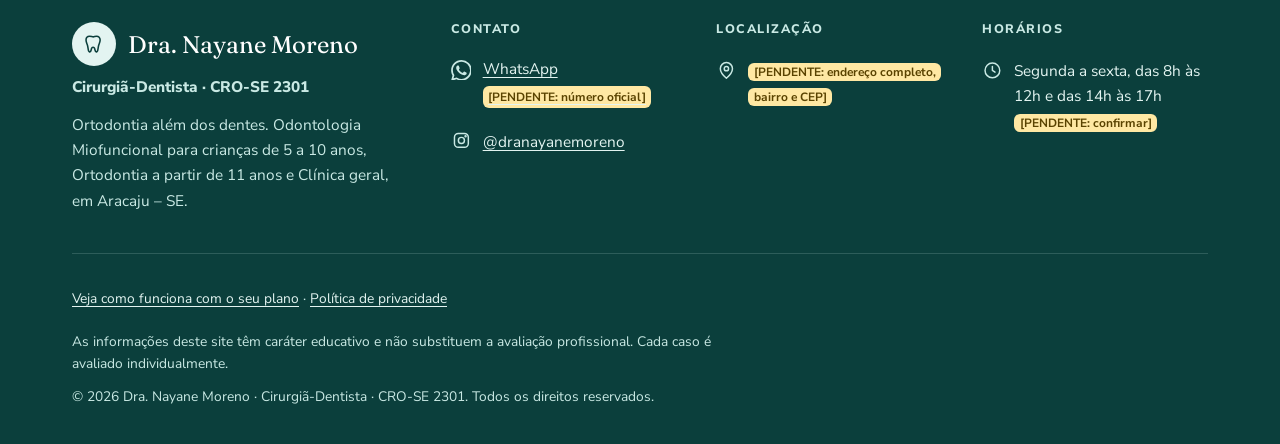
==== commit 94658a03: "Redesenha o visual da prévia 1 Topo com foto em arco e os temas da avaliação em volta, faixa de bene" ====
--- a/index.html
+++ b/index.html
@@ -21,8 +21,8 @@
 
     <link rel="preconnect" href="https://fonts.googleapis.com">
     <link rel="preconnect" href="https://fonts.gstatic.com" crossorigin>
-    <link href="https://fonts.googleapis.com/css2?family=Fraunces:opsz,wght@9..144,500;9..144,600&family=Nunito+Sans:wght@400;600;700;800&display=swap" rel="stylesheet">
-    <link rel="stylesheet" href="styles.css?v=20261027-01">
+    <link href="https://fonts.googleapis.com/css2?family=Fraunces:ital,opsz,wght@0,9..144,500;0,9..144,600;1,9..144,500&family=Nunito+Sans:wght@400;600;700;800&display=swap" rel="stylesheet">
+    <link rel="stylesheet" href="styles.css?v=20261027-02">
 </head>
 <body>
 
@@ -52,9 +52,14 @@
         <symbol id="i-esq" viewBox="0 0 24 24"><path d="M15 5l-7 7 7 7" fill="none" stroke="currentColor" stroke-width="2" stroke-linecap="round" stroke-linejoin="round"/></symbol>
         <symbol id="i-dir" viewBox="0 0 24 24"><path d="M9 5l7 7-7 7" fill="none" stroke="currentColor" stroke-width="2" stroke-linecap="round" stroke-linejoin="round"/></symbol>
         <symbol id="i-mais" viewBox="0 0 24 24"><path d="M12 5v14M5 12h14" fill="none" stroke="currentColor" stroke-width="2" stroke-linecap="round"/></symbol>
+        <symbol id="i-mapa" viewBox="0 0 24 24"><g fill="none" stroke="currentColor" stroke-width="1.700" stroke-linecap="round" stroke-linejoin="round"><path d="M3.500 6.500 9 4l6 2.500L20.500 4v13.500L15 20l-6-2.500-5.500 2.500z"/><path d="M9 4v13.500M15 6.500V20"/></g></symbol>
+        <symbol id="i-pausa" viewBox="0 0 24 24"><path d="M9 6v12M15 6v12" fill="none" stroke="currentColor" stroke-width="2.200" stroke-linecap="round"/></symbol>
+        <symbol id="i-tocar" viewBox="0 0 24 24"><path d="M8 5.500v13l10.500-6.500z" fill="currentColor"/></symbol>
         <symbol id="i-check" viewBox="0 0 24 24"><path d="M5 12.500l4.500 4.500L19 7.500" fill="none" stroke="currentColor" stroke-width="2.200" stroke-linecap="round" stroke-linejoin="round"/></symbol>
     </defs>
 </svg>
+
+<a class="pular" href="#conteudo">Pular para o conteúdo</a>
 
 <!-- Aviso da prévia: some quando o site for lançado. Os marcadores amarelos [PENDENTE: …] mostram o que falta confirmar. -->
 <div class="aviso-previa" role="note">
@@ -65,8 +70,11 @@
 <header class="cabecalho" id="topo">
     <div class="cabecalho__barra">
         <a class="marca" href="#inicio" aria-label="Dra. Nayane Moreno, Cirurgiã-Dentista, CRO-SE 2301. Ir para o início">
-            <span class="marca__nome">Dra. Nayane Moreno</span>
-            <span class="marca__reg">Cirurgiã-Dentista · CRO-SE 2301</span>
+            <span class="marca__selo" aria-hidden="true"><svg class="icone"><use href="#i-dente"/></svg></span>
+            <span class="marca__texto">
+                <span class="marca__nome">Dra. Nayane Moreno</span>
+                <span class="marca__reg">Cirurgiã-Dentista · CRO-SE 2301</span>
+            </span>
         </a>
 
         <nav class="menu" id="menu" aria-label="Principal">
@@ -102,39 +110,48 @@
     <section class="topo" id="inicio" aria-labelledby="titulo-topo">
         <div class="contem topo__grade">
             <div class="topo__texto">
-                <p class="rotulo">Dentista em Aracaju · crianças de 5 a 10 anos</p>
+                <p class="selo"><span class="selo__ponto" aria-hidden="true"></span>Dentista em Aracaju · crianças de 5 a 10 anos</p>
                 <h1 id="titulo-topo">Seu filho dorme de boca aberta? <em>Vale avaliar.</em></h1>
                 <p class="topo__sub">A respiração e a posição da língua fazem parte do desenvolvimento dos dentes e do rosto. A Dra. Nayane Moreno avalia, explica o que viu e orienta se há indicação de tratamento.</p>
-                <a class="btn btn--grande" href="https://wa.me/?text=Ol%C3%A1%21%20Vim%20pelo%20site%20e%20quero%20agendar%20uma%20avalia%C3%A7%C3%A3o%20com%20a%20Dra.%20Nayane%20Moreno." data-wa data-wa-origin="hero">
-                    <svg class="icone" aria-hidden="true"><use href="#i-whatsapp"/></svg>
-                    Agendar avaliação pelo WhatsApp
-                </a>
-                <!-- Na prévia 2 entra o formulário curto antes do WhatsApp; aí estas notas passam a citar as perguntas. -->
-                <p class="nota-botao">A conversa abre no WhatsApp com a mensagem pronta.</p>
+                <div class="topo__acao">
+                    <a class="btn btn--grande" href="https://wa.me/?text=Ol%C3%A1%21%20Vim%20pelo%20site%20e%20quero%20agendar%20uma%20avalia%C3%A7%C3%A3o%20com%20a%20Dra.%20Nayane%20Moreno." data-wa data-wa-origin="hero">
+                        <svg class="icone" aria-hidden="true"><use href="#i-whatsapp"/></svg>
+                        Agendar avaliação pelo WhatsApp
+                    </a>
+                    <!-- Na prévia 2 entra o formulário curto antes do WhatsApp; aí estas notas passam a citar as perguntas. -->
+                    <p class="nota-botao">A conversa abre no WhatsApp com a mensagem pronta.</p>
+                </div>
                 <p class="saida"><a href="#para-quem">Adolescente, adulto ou plano odontológico? Veja as opções <svg class="icone icone--pq" aria-hidden="true"><use href="#i-seta"/></svg></a></p>
-            </div>
-
-            <div class="topo__foto">
-                <!-- [PENDENTE: foto profissional vertical da Dra. Nayane, 4:5, mínimo 1200 × 1500 px] -->
-                <div class="topo__retrato">
-                <div class="retrato" role="img" aria-label="Espaço reservado para a foto profissional da Dra. Nayane Moreno">
-                    <svg class="retrato__dente" aria-hidden="true"><use href="#i-dente"/></svg>
+                <ul class="numeros">
+                    <li><strong>15 anos</strong> <span>de Odontologia</span> <mark class="pend">[PENDENTE: comprovante]</mark></li>
+                    <li><strong>Desde 2019</strong> <span>na Odontologia Miofuncional</span> <mark class="pend">[PENDENTE: comprovante]</mark></li>
+                </ul>
+            </div>
+
+            <div class="topo__visual">
+                <!-- [PENDENTE: foto profissional vertical da Dra. Nayane, 4:5, mínimo 1200 × 1500 px].
+                     Quando chegar, troque o conteúdo do .arco por um <img> (o CSS já recorta no formato de arco). -->
+                <div class="arco" role="img" aria-label="Espaço reservado para a foto profissional da Dra. Nayane Moreno">
+                    <svg class="arco__dente" aria-hidden="true"><use href="#i-dente"/></svg>
                     <mark class="pend">[PENDENTE: foto profissional vertical]</mark>
                 </div>
                 <div class="etiqueta">
                     <strong>Dra. Nayane Moreno</strong>
                     <span>Cirurgiã-Dentista · CRO-SE 2301</span>
                 </div>
-                </div>
-                <ul class="trajetoria">
-                    <li><strong>15 anos</strong> de Odontologia <mark class="pend">[PENDENTE: comprovante]</mark></li>
-                    <li><strong>Desde 2019</strong> na Odontologia Miofuncional <mark class="pend">[PENDENTE: comprovante]</mark></li>
+                <!-- O que a avaliação olha, em volta da foto -->
+                <ul class="orbita" aria-label="O que a avaliação olha">
+                    <li><svg class="icone" aria-hidden="true"><use href="#i-respira"/></svg>Respiração</li>
+                    <li><svg class="icone" aria-hidden="true"><use href="#i-lingua"/></svg>Língua</li>
+                    <li><svg class="icone" aria-hidden="true"><use href="#i-mastigar"/></svg>Mastigação</li>
+                    <li><svg class="icone" aria-hidden="true"><use href="#i-sono"/></svg>Sono</li>
+                    <li><svg class="icone" aria-hidden="true"><use href="#i-postura"/></svg>Postura</li>
                 </ul>
             </div>
         </div>
 
-        <div class="faixa" aria-label="Como é o atendimento">
-            <ul class="contem faixa__lista">
+        <div class="contem faixa">
+            <ul class="faixa__lista">
                 <li>
                     <svg class="icone icone--faixa" aria-hidden="true"><use href="#i-respira"/></svg>
                     <span><strong>Olha além dos dentes</strong> Respiração, língua, mastigação, sono e postura</span>
@@ -218,6 +235,8 @@
     <!-- 03 · PROTOCOLO, COM O PAINEL "QUEM CUIDA DO QUÊ" -->
     <section class="secao secao--menta" id="protocolo" aria-labelledby="titulo-protocolo">
         <div class="contem">
+            <div class="protocolo">
+            <div class="protocolo__intro">
             <header class="secao__cab">
                 <p class="rotulo">Um protocolo que começa pela causa</p>
                 <h2 id="titulo-protocolo">O que a avaliação olha, além dos dentes</h2>
@@ -229,7 +248,9 @@
                 <p class="ponte">Quando a criança respira pela boca, a língua tende a ficar mais baixa. Com o tempo, isso pode influenciar o crescimento da arcada e o espaço para os dentes. <mark class="pend">[PENDENTE: validação clínica da Dra. Nayane]</mark></p>
                 <p>A avaliação inclui uma conversa sobre a história de quem vai ser avaliado (anamnese). Na consulta, ela explica o que observou e como a respiração se relaciona com os dentes e o desenvolvimento.</p>
             </div>
-
+            </div>
+
+            <div class="protocolo__lista">
             <ul class="testes">
                 <li class="teste"><svg class="icone icone--teste" aria-hidden="true"><use href="#i-respira"/></svg><h3>Respiração</h3><p>Teste respiratório</p></li>
                 <li class="teste"><svg class="icone icone--teste" aria-hidden="true"><use href="#i-lingua"/></svg><h3>Língua</h3><p>Teste de língua</p></li>
@@ -240,6 +261,8 @@
             </ul>
             <p class="apoio">Questionários e vídeos para análise também podem fazer parte.</p>
             <p class="pend-linha"><mark class="pend">[PENDENTE: o protocolo em palavras simples, se tem nome, a ordem e a duração das etapas]</mark></p>
+            </div>
+            </div>
 
             <div class="painel">
                 <h3>Quando o cuidado vai além da Odontologia</h3>
@@ -318,7 +341,9 @@
 
     <!-- 05 · CONVÊNIOS -->
     <section class="convenios" id="convenios" aria-labelledby="titulo-convenios">
-        <div class="contem convenios__grade">
+        <div class="contem">
+        <div class="convenios__grade">
+            <span class="convenios__icone" aria-hidden="true"><svg class="icone"><use href="#i-plano"/></svg></span>
             <div>
                 <p class="rotulo">Convênios</p>
                 <h2 id="titulo-convenios">Tem plano odontológico?</h2>
@@ -333,6 +358,7 @@
                 </a>
             </div>
         </div>
+        </div>
     </section>
 
     <!-- 06 · COMO FUNCIONA A AVALIAÇÃO -->
@@ -397,8 +423,8 @@
         <div class="contem sobre">
             <div class="sobre__foto">
                 <!-- [PENDENTE: retrato vertical 4:5, diferente do retrato do topo, e vídeo curto de até 90 s] -->
-                <div class="retrato retrato--sobre" role="img" aria-label="Espaço reservado para o segundo retrato da Dra. Nayane Moreno">
-                    <svg class="retrato__dente" aria-hidden="true"><use href="#i-dente"/></svg>
+                <div class="arco arco--sobre" role="img" aria-label="Espaço reservado para o segundo retrato da Dra. Nayane Moreno">
+                    <svg class="arco__dente" aria-hidden="true"><use href="#i-dente"/></svg>
                     <mark class="pend">[PENDENTE: retrato e vídeo curto]</mark>
                 </div>
             </div>
@@ -442,57 +468,56 @@
                 <p class="secao__sub"><mark class="pend">[PENDENTE: confirmar se o espaço infantil e estas fotos são do consultório atual]</mark> A criança é recebida de forma lúdica. O espaço tem escalada, basquete, trave de futebol, lousa interativa, dardos, amarelinha e boliche.</p>
             </header>
 
-            <!-- Galeria: uma foto por vez. Troca sozinha a cada 5 s, pausa no hover e no foco e para de vez ao toque.
-                 Todos os ambientes vazios: nenhuma foto com criança ou paciente. -->
+            <div class="consultorio">
+            <!-- Galeria: uma foto por vez. Troca sozinha a cada 5 s, pausa no hover, no foco e no botão de pausa, e para de vez ao toque.
+                 Todos os ambientes vazios: nenhuma foto com criança ou paciente. Nomes na lousa e cartazes foram desfocados. -->
             <div class="galeria" id="galeria" role="region" aria-roledescription="carrossel" aria-label="Fotos do consultório">
                 <ul class="galeria__faixa">
-                    <li class="galeria__slide" role="group" aria-roledescription="slide" aria-label="Foto 1 de 6">
+                    <li class="galeria__slide" role="group" aria-roledescription="slide" aria-label="Foto 1 de 5">
                         <img src="assets/consultorio/consultorio-01.webp" width="960" height="1280" alt="Sala de atendimento com cadeira odontológica, janela de blocos de vidro para um pequeno jardim interno e a lousa preta na parede" loading="lazy">
                     </li>
-                    <li class="galeria__slide" role="group" aria-roledescription="slide" aria-label="Foto 2 de 6">
+                    <li class="galeria__slide" role="group" aria-roledescription="slide" aria-label="Foto 2 de 5">
                         <img src="assets/consultorio/consultorio-02.webp" width="1280" height="960" alt="Cadeira odontológica de frente para a janela, com a lousa à esquerda e um painel de Minions na porta ao fundo" loading="lazy">
                     </li>
-                    <li class="galeria__slide" role="group" aria-roledescription="slide" aria-label="Foto 3 de 6">
+                    <li class="galeria__slide" role="group" aria-roledescription="slide" aria-label="Foto 3 de 5">
                         <img src="assets/consultorio/consultorio-03.webp" width="960" height="1280" alt="Sala com parede de escalada colorida, poltrona de espera e a cadeira odontológica em primeiro plano" loading="lazy">
                     </li>
-                    <li class="galeria__slide" role="group" aria-roledescription="slide" aria-label="Foto 4 de 6">
+                    <li class="galeria__slide" role="group" aria-roledescription="slide" aria-label="Foto 4 de 5">
                         <img src="assets/consultorio/consultorio-04.webp" width="1280" height="960" alt="Cadeira odontológica, bancada azul e a lousa com desenhos feitos por crianças" loading="lazy">
                     </li>
-                    <li class="galeria__slide" role="group" aria-roledescription="slide" aria-label="Foto 5 de 6">
+                    <li class="galeria__slide" role="group" aria-roledescription="slide" aria-label="Foto 5 de 5">
                         <img src="assets/consultorio/consultorio-05.webp" width="960" height="1280" alt="Visão da sala com mesa de vidro, bancada azul, bola de futebol pendurada no teto e a cadeira odontológica ao fundo" loading="lazy">
-                    </li>
-                    <li class="galeria__slide galeria__slide--mapa" role="group" aria-roledescription="slide" aria-label="Foto 6 de 6">
-                        <div class="mapa">
-                            <svg class="icone icone--mapa" aria-hidden="true"><use href="#i-pin"/></svg>
-                            <p><mark class="pend">[PENDENTE: endereço completo, bairro e CEP]</mark></p>
-                            <p class="mapa__nota">O mapa interativo só carrega depois que você permitir os cookies. Até lá, use o link abaixo.</p>
-                            <a class="btn btn--claro" href="#consultorio">Como chegar (abrir no Google Maps)</a>
-                        </div>
                     </li>
                 </ul>
                 <button class="galeria__seta galeria__seta--esq" type="button" aria-label="Foto anterior"><svg class="icone" aria-hidden="true"><use href="#i-esq"/></svg></button>
                 <button class="galeria__seta galeria__seta--dir" type="button" aria-label="Próxima foto"><svg class="icone" aria-hidden="true"><use href="#i-dir"/></svg></button>
+                <button class="galeria__pausa" type="button" aria-label="Pausar a troca das fotos"><svg class="icone" aria-hidden="true"><use href="#i-pausa"/></svg></button>
                 <div class="galeria__pontos" role="group" aria-label="Escolher foto"></div>
             </div>
 
-            <ul class="dados">
-                <li>
-                    <svg class="icone" aria-hidden="true"><use href="#i-pin"/></svg>
-                    <div><strong>Endereço</strong><span><mark class="pend">[PENDENTE: endereço completo, bairro e CEP]</mark></span></div>
-                </li>
-                <li>
-                    <svg class="icone" aria-hidden="true"><use href="#i-relogio"/></svg>
-                    <div><strong>Horários</strong><span>Segunda a sexta, das 8h às 12h e das 14h às 17h <mark class="pend">[PENDENTE: confirmar se é o horário dela ou da clínica]</mark></span></div>
-                </li>
-            </ul>
-            <p class="pend-linha"><mark class="pend">[PENDENTE: acessibilidade e estacionamento]</mark></p>
-
-            <div class="chamada">
+            <div class="consultorio__info">
+                <ul class="dados">
+                    <li>
+                        <span class="dados__icone" aria-hidden="true"><svg class="icone"><use href="#i-pin"/></svg></span>
+                        <div><strong>Endereço</strong><span><mark class="pend">[PENDENTE: endereço completo, bairro e CEP]</mark></span></div>
+                    </li>
+                    <li>
+                        <span class="dados__icone" aria-hidden="true"><svg class="icone"><use href="#i-relogio"/></svg></span>
+                        <div><strong>Horários</strong><span>Segunda a sexta, das 8h às 12h e das 14h às 17h <mark class="pend">[PENDENTE: confirmar se é o horário dela ou da clínica]</mark></span></div>
+                    </li>
+                    <li>
+                        <span class="dados__icone" aria-hidden="true"><svg class="icone"><use href="#i-mapa"/></svg></span>
+                        <!-- O mapa interativo entra na prévia 2, junto com o aviso de cookies (só carrega depois do consentimento). -->
+                        <div><strong>Como chegar</strong><span><mark class="pend">[PENDENTE: link do Google Maps; o mapa entra na prévia 2]</mark></span></div>
+                    </li>
+                </ul>
+                <p class="pend-linha"><mark class="pend">[PENDENTE: acessibilidade e estacionamento]</mark></p>
                 <a class="btn btn--grande" href="https://wa.me/?text=Ol%C3%A1%21%20Vim%20pelo%20site%20e%20quero%20agendar%20uma%20avalia%C3%A7%C3%A3o%20com%20a%20Dra.%20Nayane%20Moreno." data-wa data-wa-origin="consultorio">
                     <svg class="icone" aria-hidden="true"><use href="#i-whatsapp"/></svg>
                     Agendar avaliação pelo WhatsApp
                 </a>
             </div>
+            </div>
         </div>
     </section>
 
@@ -508,57 +533,59 @@
 
     <!-- 10 · PERGUNTAS FREQUENTES -->
     <section class="secao" id="duvidas" aria-labelledby="titulo-duvidas">
-        <div class="contem contem--estreito">
-            <header class="secao__cab">
+        <div class="contem duvidas">
+            <header class="secao__cab duvidas__cab">
                 <p class="rotulo">Tire suas dúvidas</p>
                 <h2 id="titulo-duvidas">Perguntas frequentes</h2>
             </header>
 
+            <div class="duvidas__lista">
             <div class="faq">
                 <div class="faq__item">
                     <h3><button class="faq__pergunta" type="button" aria-expanded="false" aria-controls="r1" id="p1">A partir de que idade a criança pode ser avaliada?<svg class="icone" aria-hidden="true"><use href="#i-mais"/></svg></button></h3>
-                    <div class="faq__resposta" id="r1" role="region" aria-labelledby="p1"><div><p>Na Odontologia Miofuncional, a Dra. Nayane atende em geral crianças de 5 a 10 anos <mark class="pend">[PENDENTE: faixa e idade mínima para avaliar]</mark>. A partir dos 11 anos, o caminho é a Ortodontia, para adolescentes e adultos. Seu filho tem menos de 5 anos? Chame pelo WhatsApp e o consultório orienta quando vale fazer a avaliação.</p></div></div>
+                    <div class="faq__resposta" id="r1"><div><p>Na Odontologia Miofuncional, a Dra. Nayane atende em geral crianças de 5 a 10 anos <mark class="pend">[PENDENTE: faixa e idade mínima para avaliar]</mark>. A partir dos 11 anos, o caminho é a Ortodontia, para adolescentes e adultos. Seu filho tem menos de 5 anos? Chame pelo WhatsApp e o consultório orienta quando vale fazer a avaliação.</p></div></div>
                 </div>
                 <div class="faq__item">
                     <h3><button class="faq__pergunta" type="button" aria-expanded="false" aria-controls="r2" id="p2">Isso não passa com a idade? Preciso esperar os dentes permanentes nascerem?<svg class="icone" aria-hidden="true"><use href="#i-mais"/></svg></button></h3>
-                    <div class="faq__resposta" id="r2" role="region" aria-labelledby="p2"><div><p><mark class="pend">[PENDENTE: validação clínica da Dra. Nayane, sem promessa]</mark> Alguns sinais mudam com o crescimento, outros não. A avaliação serve justamente para saber em qual caso a criança está. Para avaliar, não é preciso esperar os dentes permanentes: a partir dos 5 anos <mark class="pend">[PENDENTE: idade mínima]</mark>, a avaliação já olha como a criança respira, posiciona a língua e mastiga. Se há ou não indicação de tratamento, a Dra. Nayane explica depois da avaliação.</p></div></div>
+                    <div class="faq__resposta" id="r2"><div><p><mark class="pend">[PENDENTE: validação clínica da Dra. Nayane, sem promessa]</mark> Alguns sinais mudam com o crescimento, outros não. A avaliação serve justamente para saber em qual caso a criança está. Para avaliar, não é preciso esperar os dentes permanentes: a partir dos 5 anos <mark class="pend">[PENDENTE: idade mínima]</mark>, a avaliação já olha como a criança respira, posiciona a língua e mastiga. Se há ou não indicação de tratamento, a Dra. Nayane explica depois da avaliação.</p></div></div>
                 </div>
                 <div class="faq__item">
                     <h3><button class="faq__pergunta" type="button" aria-expanded="false" aria-controls="r3" id="p3">O que é Odontologia Miofuncional?<svg class="icone" aria-hidden="true"><use href="#i-mais"/></svg></button></h3>
-                    <div class="faq__resposta" id="r3" role="region" aria-labelledby="p3"><div><p>É uma abordagem da Odontologia que olha as funções da boca: como a pessoa respira, onde fica a língua, como mastiga e como funciona a musculatura da boca. Essas funções estão ligadas ao desenvolvimento dos dentes e do rosto. Quando há indicação de tratamento, um dos recursos é o sistema Myobrace, no qual a Dra. Nayane é credenciada. <mark class="pend">[PENDENTE: validação da Dra. Nayane]</mark></p></div></div>
+                    <div class="faq__resposta" id="r3"><div><p>É uma abordagem da Odontologia que olha as funções da boca: como a pessoa respira, onde fica a língua, como mastiga e como funciona a musculatura da boca. Essas funções estão ligadas ao desenvolvimento dos dentes e do rosto. Quando há indicação de tratamento, um dos recursos é o sistema Myobrace, no qual a Dra. Nayane é credenciada. <mark class="pend">[PENDENTE: validação da Dra. Nayane]</mark></p></div></div>
                 </div>
                 <div class="faq__item">
                     <h3><button class="faq__pergunta" type="button" aria-expanded="false" aria-controls="r4" id="p4">Meu filho ronca. Isso é com a dentista?<svg class="icone" aria-hidden="true"><use href="#i-mais"/></svg></button></h3>
-                    <div class="faq__resposta" id="r4" role="region" aria-labelledby="p4"><div><p>O ronco merece atenção, e o diagnóstico é médico. Na avaliação, a Dra. Nayane observa a respiração e o sono do ponto de vista da Odontologia e, quando necessário, orienta a avaliação com o otorrino. Ela trabalha em conjunto com otorrino, fonoaudiologia e fisioterapia respiratória.</p></div></div>
+                    <div class="faq__resposta" id="r4"><div><p>O ronco merece atenção, e o diagnóstico é médico. Na avaliação, a Dra. Nayane observa a respiração e o sono do ponto de vista da Odontologia e, quando necessário, orienta a avaliação com o otorrino. Ela trabalha em conjunto com otorrino, fonoaudiologia e fisioterapia respiratória.</p></div></div>
                 </div>
                 <div class="faq__item">
                     <h3><button class="faq__pergunta" type="button" aria-expanded="false" aria-controls="r5" id="p5">Meu filho tem medo de dentista. Como é a primeira consulta?<svg class="icone" aria-hidden="true"><use href="#i-mais"/></svg></button></h3>
-                    <div class="faq__resposta" id="r5" role="region" aria-labelledby="p5"><div><p>A Dra. Nayane tem uma forma lúdica de abordar a criança e explica para a família, com calma, o que observou. O acolhimento passa por prestar atenção no que a criança sinaliza e manter a escuta ativa. <mark class="pend">[PENDENTE: aprovação do texto e, se o espaço infantil ficar no consultório atual, acrescentar que ele tem escalada, basquete, lousa e outras brincadeiras]</mark></p></div></div>
+                    <div class="faq__resposta" id="r5"><div><p>A Dra. Nayane tem uma forma lúdica de abordar a criança e explica para a família, com calma, o que observou. O acolhimento passa por prestar atenção no que a criança sinaliza e manter a escuta ativa. <mark class="pend">[PENDENTE: aprovação do texto e, se o espaço infantil ficar no consultório atual, acrescentar que ele tem escalada, basquete, lousa e outras brincadeiras]</mark></p></div></div>
                 </div>
                 <div class="faq__item">
                     <h3><button class="faq__pergunta" type="button" aria-expanded="false" aria-controls="r6" id="p6">Adulto pode usar aparelho?<svg class="icone" aria-hidden="true"><use href="#i-mais"/></svg></button></h3>
-                    <div class="faq__resposta" id="r6" role="region" aria-labelledby="p6"><div><p>Sim. A Ortodontia atende a partir dos 11 anos, adolescentes e adultos. Em alguns casos, a Dra. Nayane combina o aparelho com o cuidado da respiração, da língua e da mastigação. A indicação depende da avaliação.</p></div></div>
+                    <div class="faq__resposta" id="r6"><div><p>Sim. A Ortodontia atende a partir dos 11 anos, adolescentes e adultos. Em alguns casos, a Dra. Nayane combina o aparelho com o cuidado da respiração, da língua e da mastigação. A indicação depende da avaliação.</p></div></div>
                 </div>
                 <div class="faq__item">
                     <h3><button class="faq__pergunta" type="button" aria-expanded="false" aria-controls="r7" id="p7">Atende pelo meu plano?<svg class="icone" aria-hidden="true"><use href="#i-mais"/></svg></button></h3>
-                    <div class="faq__resposta" id="r7" role="region" aria-labelledby="p7"><div><p>A Dra. Nayane atende particular e <mark class="pend">[PENDENTE: confirmar que atende por convênio hoje e quais planos]</mark>. A cobertura muda conforme o plano e o tratamento. Mande o nome do seu plano pelo WhatsApp e o consultório confere para o seu caso. <mark class="pend">[PENDENTE: confirmar que o consultório confere a cobertura pelo WhatsApp]</mark></p></div></div>
+                    <div class="faq__resposta" id="r7"><div><p>A Dra. Nayane atende particular e <mark class="pend">[PENDENTE: confirmar que atende por convênio hoje e quais planos]</mark>. A cobertura muda conforme o plano e o tratamento. Mande o nome do seu plano pelo WhatsApp e o consultório confere para o seu caso. <mark class="pend">[PENDENTE: confirmar que o consultório confere a cobertura pelo WhatsApp]</mark></p></div></div>
                 </div>
                 <div class="faq__item">
                     <h3><button class="faq__pergunta" type="button" aria-expanded="false" aria-controls="r8" id="p8">Quanto tempo dura o tratamento?<svg class="icone" aria-hidden="true"><use href="#i-mais"/></svg></button></h3>
-                    <div class="faq__resposta" id="r8" role="region" aria-labelledby="p8"><div><p>Depende do que a avaliação mostrar, e nem toda avaliação termina em tratamento. Cada planejamento é feito para o caso, e a duração é conversada depois da avaliação. <mark class="pend">[PENDENTE: validação da Dra. Nayane]</mark></p></div></div>
+                    <div class="faq__resposta" id="r8"><div><p>Depende do que a avaliação mostrar, e nem toda avaliação termina em tratamento. Cada planejamento é feito para o caso, e a duração é conversada depois da avaliação. <mark class="pend">[PENDENTE: validação da Dra. Nayane]</mark></p></div></div>
                 </div>
                 <div class="faq__item">
                     <h3><button class="faq__pergunta" type="button" aria-expanded="false" aria-controls="r9" id="p9">Quanto custa?<svg class="icone" aria-hidden="true"><use href="#i-mais"/></svg></button></h3>
-                    <div class="faq__resposta" id="r9" role="region" aria-labelledby="p9"><div><p>O valor da avaliação e, se houver indicação, o do tratamento são passados pelo WhatsApp, junto com o que o seu plano cobre, se você tiver plano. Você recebe as informações antes de marcar e decide com calma. <mark class="pend">[PENDENTE: confirmar com a Dra. Nayane]</mark></p><p><a class="link-wa" href="https://wa.me/?text=Ol%C3%A1%21%20Vim%20pelo%20site%20e%20quero%20agendar%20uma%20avalia%C3%A7%C3%A3o%20com%20a%20Dra.%20Nayane%20Moreno." data-wa data-wa-origin="faq">Perguntar o valor pelo WhatsApp</a></p></div></div>
+                    <div class="faq__resposta" id="r9"><div><p>O valor da avaliação e, se houver indicação, o do tratamento são passados pelo WhatsApp, junto com o que o seu plano cobre, se você tiver plano. Você recebe as informações antes de marcar e decide com calma. <mark class="pend">[PENDENTE: confirmar com a Dra. Nayane]</mark></p><p><a class="link-wa" href="https://wa.me/?text=Ol%C3%A1%21%20Vim%20pelo%20site%20e%20quero%20agendar%20uma%20avalia%C3%A7%C3%A3o%20com%20a%20Dra.%20Nayane%20Moreno." data-wa data-wa-origin="faq">Perguntar o valor pelo WhatsApp</a></p></div></div>
                 </div>
                 <div class="faq__item">
                     <h3><button class="faq__pergunta" type="button" aria-expanded="false" aria-controls="r10" id="p10">Como agendar?<svg class="icone" aria-hidden="true"><use href="#i-mais"/></svg></button></h3>
-                    <div class="faq__resposta" id="r10" role="region" aria-labelledby="p10"><div><p>Toque em “Agendar avaliação pelo WhatsApp”. A conversa abre no WhatsApp com a mensagem pronta, e o consultório tira suas dúvidas e marca o horário.</p></div></div>
+                    <div class="faq__resposta" id="r10"><div><p>Toque em “Agendar avaliação pelo WhatsApp”. A conversa abre no WhatsApp com a mensagem pronta, e o consultório tira suas dúvidas e marca o horário.</p></div></div>
                 </div>
             </div>
             <p class="pend-linha"><mark class="pend">[PENDENTE: perguntas reais que chegam no WhatsApp; hoje esta lista é hipótese]</mark></p>
-
-            <div class="chamada">
+            </div>
+
+            <div class="chamada duvidas__chamada">
                 <p class="chamada__frase">Ficou alguma dúvida?</p>
                 <a class="btn btn--grande" href="https://wa.me/?text=Ol%C3%A1%21%20Vim%20pelo%20site%20e%20quero%20agendar%20uma%20avalia%C3%A7%C3%A3o%20com%20a%20Dra.%20Nayane%20Moreno." data-wa data-wa-origin="faq">
                     <svg class="icone" aria-hidden="true"><use href="#i-whatsapp"/></svg>
@@ -570,7 +597,8 @@
 
     <!-- 11 · CHAMADA FINAL (mínima; a cliente decide se fica) -->
     <section class="final" id="agendar" aria-labelledby="titulo-final">
-        <div class="contem final__grade">
+        <div class="contem">
+        <div class="final__grade">
             <div>
                 <p class="rotulo rotulo--claro">Seu próximo passo</p>
                 <h2 id="titulo-final">Comece pela avaliação</h2>
@@ -585,6 +613,7 @@
                 <p class="pend-linha"><mark class="pend">[PENDENTE: horário em que o WhatsApp responde]</mark></p>
             </div>
         </div>
+        </div>
     </section>
 </main>
 
@@ -592,7 +621,7 @@
 <footer class="rodape">
     <div class="contem rodape__grade">
         <div class="rodape__marca">
-            <p class="rodape__nome">Dra. Nayane Moreno</p>
+            <p class="rodape__nome"><span class="marca__selo marca__selo--claro" aria-hidden="true"><svg class="icone"><use href="#i-dente"/></svg></span>Dra. Nayane Moreno</p>
             <p class="rodape__reg">Cirurgiã-Dentista · CRO-SE 2301</p>
             <p>Ortodontia além dos dentes. Odontologia Miofuncional para crianças de 5 a 10 anos, Ortodontia a partir de 11 anos e Clínica geral, em Aracaju – SE.</p>
         </div>
@@ -629,6 +658,6 @@
     <svg class="icone" aria-hidden="true"><use href="#i-whatsapp"/></svg>
 </a>
 
-<script src="script.js?v=20261027-01" defer></script>
+<script src="script.js?v=20261027-02" defer></script>
 </body>
 </html>
--- a/styles.css
+++ b/styles.css
@@ -9,18 +9,22 @@
 :root {
     /* Cores */
     --verde-900: #0b3f3c;      /* títulos, seções escuras, rodapé */
+    --verde-800: #0f4e4a;
     --verde-700: #14625d;      /* links e detalhes */
     --verde-600: #1b7a73;      /* ícones */
+    --menta-50: #f2faf8;       /* fundo do topo */
     --menta-100: #e3f4f1;      /* fundo suave */
     --menta-200: #c9e9e4;      /* bordas e realces */
     --creme: #fbf8f3;          /* fundo da página */
+    --areia: #f5efe6;          /* fundo alternativo, quente */
     --branco: #ffffff;
     --coral: #c4452d;          /* botão de ação (WhatsApp): contraste 4,96 com texto branco */
     --coral-escuro: #a73823;
     --rosa-100: #f7e4e0;
+    --rosa-200: #efd0c9;
     --texto: #1f3331;
     --texto-suave: #3f5654;    /* contraste 7,4 sobre o creme */
-    --linha: #dfe8e5;
+    --linha: #e2e9e6;
     --pend-fundo: #ffe8a3;     /* marcador [PENDENTE] da prévia */
     --pend-texto: #5a4300;
 
@@ -29,23 +33,26 @@
     --fonte-texto: "Nunito Sans", system-ui, -apple-system, "Segoe UI", Roboto, sans-serif;
 
     /* Forma */
-    --raio: 18px;
-    --raio-pq: 12px;
-    --sombra: 0 10px 30px rgba(11, 63, 60, .10);
-    --sombra-pq: 0 4px 14px rgba(11, 63, 60, .08);
+    --raio-g: 28px;            /* cartões grandes e blocos */
+    --raio: 20px;              /* cartões */
+    --raio-pq: 14px;           /* itens pequenos */
+    --sombra-pq: 0 1px 2px rgba(11, 63, 60, .05), 0 6px 16px -6px rgba(11, 63, 60, .12);
+    --sombra: 0 2px 4px rgba(11, 63, 60, .04), 0 18px 40px -14px rgba(11, 63, 60, .20);
+    --sombra-g: 0 4px 10px rgba(11, 63, 60, .05), 0 34px 70px -24px rgba(11, 63, 60, .32);
     --ease: cubic-bezier(.22, .61, .36, 1);
 
     /* Medidas */
     --gutter: 20px;
-    --header-h: 64px;
-    --max: 1180px;
+    --header-h: 68px;
+    --max: 1200px;
+    --secao: clamp(4rem, 9vw, 6.75rem);   /* respiro vertical das seções */
 }
 
 *, *::before, *::after { box-sizing: border-box; }
 
 html {
     scroll-behavior: smooth;
-    scroll-padding-top: calc(var(--header-h) + 12px);
+    scroll-padding-top: calc(var(--header-h) + 16px);
     -webkit-text-size-adjust: 100%;
 }
 
@@ -53,15 +60,17 @@
     margin: 0;
     font-family: var(--fonte-texto);
     font-size: 1.0625rem;
-    line-height: 1.6;
+    line-height: 1.65;
     color: var(--texto);
     background: var(--creme);
     overflow-x: hidden;
+    -webkit-font-smoothing: antialiased;
 }
 
 img { max-width: 100%; height: auto; display: block; }
 ul, ol { margin: 0; padding: 0; list-style: none; }
 h1, h2, h3, p, blockquote, figure { margin: 0; }
+p { text-wrap: pretty; }
 a { color: var(--verde-700); }
 button { font: inherit; color: inherit; }
 
@@ -82,6 +91,22 @@
     padding-inline: var(--gutter);
 }
 .contem--estreito { max-width: 820px; }
+@media (min-width: 768px) { :root { --gutter: 32px; } }
+
+/* Pular para o conteúdo: só aparece no foco do teclado */
+.pular {
+    position: absolute;
+    left: 1rem;
+    top: -100px;
+    z-index: 100;
+    padding: .7rem 1.1rem;
+    border-radius: 999px;
+    background: var(--verde-900);
+    color: var(--branco);
+    font-weight: 800;
+    text-decoration: none;
+}
+.pular:focus { top: 1rem; }
 
 /* ---------- Marcador [PENDENTE] e aviso da prévia ---------- */
 mark.pend {
@@ -89,20 +114,25 @@
     color: var(--pend-texto);
     padding: .08em .45em;
     border-radius: 6px;
-    font-size: .8em;
+    font-family: var(--fonte-texto);
+    font-size: .78em;
+    font-style: normal;
     font-weight: 700;
     line-height: 1.7;
+    letter-spacing: 0;
+    text-transform: none;
     box-decoration-break: clone;
     -webkit-box-decoration-break: clone;
 }
-.pend-linha { margin-top: .75rem; font-size: .95rem; }
+.pend-linha { margin-top: .9rem; font-size: .95rem; }
 
 .aviso-previa {
     background: var(--verde-900);
     color: var(--menta-200);
-    font-size: .85rem;
+    font-size: .8rem;
+    line-height: 1.45;
     text-align: center;
-    padding: .5rem var(--gutter);
+    padding: .55rem var(--gutter);
 }
 .aviso-previa strong { color: var(--branco); }
 
@@ -112,8 +142,8 @@
     align-items: center;
     justify-content: center;
     gap: .6rem;
-    min-height: 48px;
-    padding: .75rem 1.4rem;
+    min-height: 50px;
+    padding: .8rem 1.5rem;
     border: 0;
     border-radius: 999px;
     background: var(--coral);
@@ -124,28 +154,32 @@
     text-align: center;
     text-decoration: none;
     cursor: pointer;
-    box-shadow: 0 6px 16px rgba(196, 69, 45, .28);
+    box-shadow: 0 1px 0 rgba(255, 255, 255, .25) inset, 0 10px 24px -8px rgba(196, 69, 45, .55);
     transition: transform .2s var(--ease), background-color .2s var(--ease), box-shadow .2s var(--ease);
 }
 .btn .icone { width: 1.35rem; height: 1.35rem; }
-.btn--grande { min-height: 56px; padding: .9rem 1.7rem; font-size: 1.0625rem; }
-.btn--claro { background: var(--branco); color: var(--verde-900); box-shadow: none; }
+.btn--grande { min-height: 58px; padding: .95rem 1.25rem; font-size: 1rem; }
+@media (min-width: 480px) { .btn--grande { padding-inline: 1.8rem; font-size: 1.0625rem; } }
+.btn--claro { background: var(--branco); color: var(--verde-900); box-shadow: 0 12px 28px -10px rgba(0, 0, 0, .35); }
 .btn--menu { display: none; }
-.btn--menu-mobile { width: 100%; margin-top: 1.25rem; }
+.btn--menu-mobile { width: 100%; margin-top: 1.5rem; }
 
 @media (hover: hover) {
-    .btn:hover { background: var(--coral-escuro); transform: translateY(-2px); box-shadow: 0 10px 22px rgba(196, 69, 45, .34); }
+    .btn:hover { background: var(--coral-escuro); transform: translateY(-2px); box-shadow: 0 1px 0 rgba(255, 255, 255, .2) inset, 0 16px 30px -10px rgba(196, 69, 45, .6); }
     .btn--claro:hover { background: var(--menta-100); }
 }
-
-.nota-botao { margin-top: .65rem; font-size: .92rem; color: var(--texto-suave); }
-.nota-botao--centro { text-align: center; margin-top: 1.5rem; }
+.btn:active { transform: translateY(0); }
+
+.nota-botao { margin-top: .7rem; font-size: .9rem; color: var(--texto-suave); }
+.nota-botao--centro { text-align: center; margin-top: 1.75rem; }
 .nota-botao--clara { color: var(--menta-200); }
 
-.saida { margin-top: 1.25rem; font-size: .98rem; }
-.saida a { font-weight: 700; text-underline-offset: 3px; }
+.saida { margin-top: 1.4rem; font-size: .98rem; }
+.saida a { font-weight: 700; text-decoration-thickness: 1.5px; text-underline-offset: 4px; }
+.saida a:hover { color: var(--coral); }
 .saida--centro { text-align: center; }
 .saida--clara a { color: var(--branco); }
+.saida--clara a:hover { color: var(--menta-200); }
 
 /* ---------- 00 · Cabeçalho e menu ---------- */
 .cabecalho {
@@ -153,10 +187,11 @@
     top: 0;
     z-index: 50;
     /* Sem backdrop-filter: ele faria deste cabeçalho o "contêiner" do menu fixed e o menu móvel sumiria */
-    background: var(--creme);
-    transition: box-shadow .25s var(--ease);
-}
-.cabecalho.com-sombra { box-shadow: 0 6px 20px rgba(11, 63, 60, .10); }
+    background: rgba(251, 248, 243, .97);
+    border-bottom: 1px solid transparent;
+    transition: box-shadow .25s var(--ease), border-color .25s var(--ease);
+}
+.cabecalho.com-sombra { border-color: var(--linha); box-shadow: 0 10px 30px -18px rgba(11, 63, 60, .35); }
 .cabecalho__barra {
     display: flex;
     align-items: center;
@@ -168,19 +203,33 @@
     margin-inline: auto;
     padding-inline: var(--gutter);
 }
-.marca { display: flex; flex-direction: column; text-decoration: none; line-height: 1.15; min-width: 0; }
-.marca__nome { font-family: var(--fonte-titulo); font-weight: 600; font-size: 1.15rem; color: var(--verde-900); }
-.marca__reg { font-size: .72rem; font-weight: 700; letter-spacing: .02em; color: var(--texto-suave); }
-
-.progresso { height: 3px; background: transparent; }
-.progresso span { display: block; height: 100%; width: 0; background: var(--coral); transform-origin: left; }
+.marca { display: flex; align-items: center; gap: .7rem; text-decoration: none; min-width: 0; }
+.marca__selo {
+    display: inline-grid;
+    place-items: center;
+    flex: none;
+    width: 40px;
+    height: 40px;
+    border-radius: 50%;
+    background: var(--verde-900);
+    color: var(--menta-100);
+}
+.marca__selo .icone { width: 22px; height: 22px; }
+.marca__selo--claro { background: var(--menta-100); color: var(--verde-900); width: 44px; height: 44px; margin-right: .75rem; vertical-align: middle; }
+.marca__texto { display: flex; flex-direction: column; line-height: 1.15; min-width: 0; white-space: nowrap; }
+.marca__nome { font-family: var(--fonte-titulo); font-weight: 600; font-size: 1.15rem; color: var(--verde-900); letter-spacing: -.01em; }
+.marca__reg { font-size: .7rem; font-weight: 700; letter-spacing: .03em; color: var(--texto-suave); }
+
+.progresso { height: 3px; background: transparent; overflow: hidden; }
+.progresso span { display: block; height: 100%; width: 100%; background: linear-gradient(90deg, var(--verde-600), var(--coral)); transform: scaleX(0); transform-origin: left; }
 
 .menu-botao {
     display: inline-flex;
     align-items: center;
     gap: .55rem;
+    flex: none;
     min-height: 44px;
-    padding: 0 .9rem;
+    padding: 0 1rem;
     background: var(--verde-900);
     color: var(--branco);
     border: 0;
@@ -188,6 +237,8 @@
     font-weight: 800;
     font-size: .95rem;
     cursor: pointer;
+    position: relative;
+    z-index: 2;
 }
 .menu-botao__linhas { display: grid; gap: 4px; width: 18px; }
 .menu-botao__linhas span { display: block; height: 2px; background: currentColor; border-radius: 2px; transition: transform .25s var(--ease), opacity .2s; }
@@ -195,20 +246,22 @@
 .menu-botao[aria-expanded="true"] .menu-botao__linhas span:nth-child(2) { opacity: 0; }
 .menu-botao[aria-expanded="true"] .menu-botao__linhas span:nth-child(3) { transform: translateY(-6px) rotate(-45deg); }
 
-/* Telas muito estreitas (320 px): só o ícone no botão, para o nome e o CRO caberem */
+/* Telas estreitas: o selo sai primeiro; em 320 px, o botão fica só com o ícone */
+@media (max-width: 389px) { .cabecalho .marca__selo { display: none; } }
 @media (max-width: 359px) {
     .menu-botao__texto { display: none; }
-    .menu-botao { padding: 0 .8rem; }
+    .menu-botao { padding: 0 .85rem; }
     .marca__nome { font-size: 1.02rem; }
     .marca__reg { font-size: .66rem; }
 }
 
-/* Menu móvel em tela cheia */
+/* Menu móvel em tela cheia. O topo dele (--menu-top) é calculado no script.js ao abrir,
+   para começar logo abaixo do cabeçalho mesmo com o aviso da prévia na tela. */
 .menu {
     position: fixed;
-    inset: calc(var(--header-h) + 3px) 0 0 0;
+    inset: var(--menu-top, calc(var(--header-h) + 3px)) 0 0 0;
     background: var(--creme);
-    padding: 1.5rem var(--gutter) calc(2rem + env(safe-area-inset-bottom));
+    padding: 1rem var(--gutter) calc(2rem + env(safe-area-inset-bottom));
     overflow-y: auto;
     opacity: 0;
     visibility: hidden;
@@ -217,15 +270,18 @@
 }
 .menu.aberto { opacity: 1; visibility: visible; transform: none; }
 .menu__lista a {
-    display: block;
+    display: flex;
+    align-items: center;
+    justify-content: space-between;
     padding: 1rem .25rem;
     border-bottom: 1px solid var(--linha);
     font-family: var(--fonte-titulo);
-    font-size: 1.35rem;
+    font-size: 1.45rem;
     font-weight: 500;
     color: var(--verde-900);
     text-decoration: none;
 }
+.menu__lista a::after { content: "→"; font-family: var(--fonte-texto); font-size: 1.1rem; color: var(--verde-600); }
 .menu__lista a[aria-current="true"] { color: var(--coral); }
 body.menu-aberto { overflow: hidden; }
 
@@ -242,11 +298,13 @@
         background: none;
         margin-left: auto;
     }
-    .menu__lista { display: flex; gap: .15rem; }
-    .menu__lista a { padding: .5rem .65rem; border: 0; font-family: var(--fonte-texto); font-size: .95rem; font-weight: 700; border-radius: 8px; }
+    .menu__lista { display: flex; gap: .1rem; }
+    .menu__lista a { min-height: 44px; padding: 0 .6rem; border: 0; font-family: var(--fonte-texto); font-size: .92rem; font-weight: 700; white-space: nowrap; border-radius: 999px; transition: background-color .2s, color .2s; }
+    .menu__lista a::after { content: none; }
+    .menu__lista a:hover { background: var(--menta-100); }
     .menu__lista a[aria-current="true"] { background: var(--menta-100); color: var(--verde-900); }
     .btn--menu-mobile { display: none; }
-    .btn--menu { display: inline-flex; min-height: 44px; padding: .55rem 1.2rem; font-size: .95rem; }
+    .btn--menu { display: inline-flex; flex: none; min-height: 46px; padding: .55rem 1.3rem; font-size: .93rem; }
 }
 
 /* ---------- Botão flutuante ---------- */
@@ -262,252 +320,566 @@
     border-radius: 50%;
     background: var(--coral);
     color: var(--branco);
-    box-shadow: 0 8px 22px rgba(196, 69, 45, .40);
+    box-shadow: 0 12px 26px -8px rgba(196, 69, 45, .6);
+    isolation: isolate;
+}
+/* Pulso: um anel que cresce e some (anima só transform e opacity) */
+.flutuante::before {
+    content: "";
+    position: absolute;
+    inset: 0;
+    z-index: -1;
+    border-radius: 50%;
+    background: var(--coral);
     animation: pulso 2.8s ease-out infinite;
 }
 .flutuante[hidden] { display: none; }
 .flutuante .icone { width: 30px; height: 30px; }
 @keyframes pulso {
-    0% { box-shadow: 0 8px 22px rgba(196, 69, 45, .40), 0 0 0 0 rgba(196, 69, 45, .45); }
-    70%, 100% { box-shadow: 0 8px 22px rgba(196, 69, 45, .40), 0 0 0 16px rgba(196, 69, 45, 0); }
+    0% { transform: scale(1); opacity: .45; }
+    70%, 100% { transform: scale(1.5); opacity: 0; }
 }
 
 /* ---------- Seções ---------- */
-.secao { padding-block: 3.5rem; }
+.secao { padding-block: var(--secao); overflow-x: clip; }
 .secao--menta { background: var(--menta-100); }
-.secao--escura { background: var(--verde-900); color: var(--menta-100); }
+.secao--escura { position: relative; overflow: hidden; background: var(--verde-900); color: var(--menta-100); }
 .secao--escura h2, .secao--escura h3 { color: var(--branco); }
 
-.secao__cab { max-width: 720px; margin-bottom: 2rem; }
+.secao__cab { max-width: 720px; margin-bottom: clamp(2rem, 4vw, 3rem); }
 .rotulo {
-    display: inline-block;
-    margin-bottom: .7rem;
-    font-size: .82rem;
+    display: inline-flex;
+    align-items: center;
+    gap: .6rem;
+    margin-bottom: .9rem;
+    font-size: .78rem;
     font-weight: 800;
-    letter-spacing: .06em;
+    letter-spacing: .12em;
     text-transform: uppercase;
     color: var(--verde-700);
 }
+.rotulo::before { content: ""; width: 22px; height: 2px; border-radius: 2px; background: var(--coral); }
 .rotulo--claro, .secao--escura .rotulo { color: var(--menta-200); }
 
-h1, h2, h3 { font-family: var(--fonte-titulo); color: var(--verde-900); line-height: 1.15; font-weight: 600; }
-h2 { font-size: clamp(1.75rem, 5.6vw, 2.5rem); }
-h3 { font-size: 1.2rem; }
-.secao__sub { margin-top: .9rem; font-size: 1.08rem; color: var(--texto-suave); }
+h1, h2, h3 { font-family: var(--fonte-titulo); color: var(--verde-900); line-height: 1.12; font-weight: 600; letter-spacing: -.015em; text-wrap: balance; }
+h2 { font-size: clamp(1.9rem, 4.2vw + .7rem, 3rem); }
+h3 { font-size: 1.2rem; letter-spacing: -.01em; }
+.secao__sub { margin-top: 1rem; font-size: 1.1rem; color: var(--texto-suave); }
 .secao--escura .secao__sub { color: var(--menta-200); }
-.secao__fecho { margin-top: 2rem; text-align: center; font-weight: 700; color: var(--verde-900); max-width: 640px; margin-inline: auto; }
-
-.chamada { margin-top: 2.25rem; text-align: center; }
-.chamada__frase { margin-bottom: .9rem; font-family: var(--fonte-titulo); font-size: 1.3rem; color: var(--verde-900); }
+.secao__fecho { margin: 2.5rem auto 0; max-width: 640px; text-align: center; font-family: var(--fonte-titulo); font-size: 1.2rem; line-height: 1.4; color: var(--verde-900); }
+
+.chamada { margin-top: 2.75rem; text-align: center; }
+.chamada__frase { margin-bottom: 1rem; font-family: var(--fonte-titulo); font-size: 1.4rem; color: var(--verde-900); }
 .chamada .nota-botao { text-align: center; }
 
+/* Ícone dentro de um círculo suave (usado em vários blocos) */
+.icone--sinal, .icone--teste, .icone--servico, .dados__icone, .convenios__icone {
+    display: grid;
+    place-items: center;
+    border-radius: 50%;
+    background: var(--menta-100);
+    color: var(--verde-700);
+}
+
 /* ---------- 01 · Topo ---------- */
-.topo { padding-top: 2rem; background: linear-gradient(180deg, var(--menta-100) 0%, var(--creme) 78%); }
-.topo__grade { display: grid; gap: 2.25rem; padding-bottom: 2.5rem; }
-h1 { font-size: clamp(2.1rem, 8.6vw, 3.3rem); letter-spacing: -.01em; }
-h1 em { display: block; margin-top: .15em; font-style: italic; color: var(--coral); }
-.topo__sub { margin: 1.1rem 0 1.5rem; font-size: 1.12rem; color: var(--texto-suave); max-width: 560px; }
-.topo .btn--grande { width: 100%; max-width: 420px; }
-
-.topo__foto { position: relative; max-width: 440px; width: 100%; margin-inline: auto; }
-.retrato {
+/* overflow-x: clip corta os círculos decorativos sem quebrar o position: sticky */
+.topo { position: relative; isolation: isolate; overflow-x: clip; padding-top: clamp(2.25rem, 6vw, 4.5rem); }
+/* Fundo do topo: para 5 rem acima do fim, para a faixa de benefícios "flutuar" entre o topo e a seção seguinte */
+.topo::before {
+    content: "";
+    position: absolute;
+    inset: 0 0 5rem 0;
+    z-index: -1;
+    background:
+        radial-gradient(55% 60% at 88% 18%, rgba(201, 233, 228, .95), transparent 70%),
+        radial-gradient(45% 50% at 0% 95%, rgba(247, 228, 224, .9), transparent 70%),
+        var(--menta-50);
+    border-radius: 0 0 clamp(28px, 6vw, 64px) clamp(28px, 6vw, 64px);
+}
+.topo__grade { display: grid; gap: 3rem; padding-bottom: 3rem; }
+
+.selo {
+    display: inline-flex;
+    align-items: center;
+    gap: .55rem;
+    margin-bottom: 1.25rem;
+    padding: .4rem .9rem .4rem .7rem;
+    border-radius: 18px;
+    background: var(--branco);
+    box-shadow: var(--sombra-pq);
+    font-size: .86rem;
+    font-weight: 800;
+    line-height: 1.3;
+    color: var(--verde-700);
+}
+@media (min-width: 640px) { .selo { font-size: .8rem; letter-spacing: .04em; text-transform: uppercase; } }
+.selo__ponto { width: 8px; height: 8px; border-radius: 50%; background: var(--coral); box-shadow: 0 0 0 4px rgba(196, 69, 45, .15); flex: none; }
+
+h1 { font-size: clamp(2.35rem, 7vw + .6rem, 4.1rem); line-height: 1.04; letter-spacing: -.025em; }
+h1 em { display: block; margin-top: .1em; font-style: italic; font-weight: 500; color: var(--coral); }
+.topo__sub { margin: 1.25rem 0 1.75rem; font-size: 1.15rem; line-height: 1.6; color: var(--texto-suave); max-width: 540px; }
+.topo__acao .btn { width: 100%; max-width: 420px; }
+
+.numeros { display: flex; flex-wrap: wrap; gap: 1rem 2rem; margin-top: 2rem; padding-top: 1.5rem; border-top: 1px solid rgba(11, 63, 60, .12); }
+.numeros li { flex: 1 1 140px; display: flex; flex-direction: column; gap: .1rem; font-size: .95rem; color: var(--texto-suave); }
+.numeros strong { font-family: var(--fonte-titulo); font-size: 1.9rem; font-weight: 600; line-height: 1.05; color: var(--verde-900); letter-spacing: -.02em; }
+.numeros mark { align-self: flex-start; margin-top: .3rem; }
+
+/* Foto em arco, com os temas da avaliação em volta */
+.topo__visual { position: relative; width: 100%; max-width: 440px; margin-inline: auto; }
+.topo__visual::before {
+    content: "";
+    position: absolute;
+    z-index: -1;
+    width: 78%;
+    aspect-ratio: 1;
+    right: -8%;
+    top: -5%;
+    border-radius: 50%;
+    background: radial-gradient(circle at 30% 30%, var(--rosa-200), var(--rosa-100) 70%);
+    opacity: .8;
+}
+.arco {
     position: relative;
     display: grid;
     place-items: center;
     align-content: center;
-    gap: .9rem;
+    gap: 1rem;
+    width: 78%;
+    margin-inline: auto;
     aspect-ratio: 4 / 5;
     padding: 1.5rem;
+    overflow: hidden;
     text-align: center;
-    border: 2px dashed var(--verde-600);
-    border-radius: var(--raio);
-    background: linear-gradient(160deg, var(--menta-200), var(--rosa-100));
-}
-.retrato__dente { width: 5.5rem; height: 5.5rem; color: var(--verde-600); opacity: .55; }
-.retrato--sobre { max-width: 440px; margin-inline: auto; }
-.topo__retrato { position: relative; }
+    border-radius: 999px 999px var(--raio-g) var(--raio-g);
+    background: linear-gradient(170deg, var(--menta-200) 0%, #dcefe9 45%, var(--rosa-100) 100%);
+    box-shadow: var(--sombra-g);
+}
+/* Contorno fino por dentro do arco */
+.arco::after {
+    content: "";
+    position: absolute;
+    inset: 12px;
+    border: 1.5px solid rgba(255, 255, 255, .75);
+    border-radius: 999px 999px calc(var(--raio-g) - 10px) calc(var(--raio-g) - 10px);
+    pointer-events: none;
+}
+.arco img { position: absolute; inset: 0; width: 100%; height: 100%; object-fit: cover; }
+.arco__dente { width: 5rem; height: 5rem; color: var(--verde-600); opacity: .5; }
+.arco--sobre { width: 100%; max-width: 380px; }
+
 .etiqueta {
-    position: absolute;
-    left: -8px;
-    bottom: 1.25rem;
+    position: relative;
+    z-index: 2;
     display: grid;
-    padding: .7rem 1rem;
+    width: max-content;
+    max-width: 100%;
+    margin: -2.25rem auto 0;
+    padding: .8rem 1.2rem;
     background: var(--branco);
     border-radius: var(--raio-pq);
     box-shadow: var(--sombra);
     line-height: 1.25;
-}
-.etiqueta strong { font-family: var(--fonte-titulo); color: var(--verde-900); }
-.etiqueta span { font-size: .8rem; font-weight: 700; color: var(--texto-suave); }
-.trajetoria { display: grid; gap: .6rem; margin-top: 1rem; }
-.trajetoria li { padding: .7rem 1rem; background: var(--branco); border-radius: var(--raio-pq); box-shadow: var(--sombra-pq); font-size: .95rem; }
-.trajetoria strong { font-family: var(--fonte-titulo); font-size: 1.25rem; color: var(--verde-900); margin-right: .2rem; }
-
+    text-align: center;
+}
+.etiqueta strong { font-family: var(--fonte-titulo); font-size: 1.1rem; color: var(--verde-900); }
+.etiqueta span { font-size: .78rem; font-weight: 700; color: var(--texto-suave); }
+
+/* Celular: os temas ficam numa linha abaixo da foto */
+.orbita { display: flex; flex-wrap: wrap; justify-content: center; gap: .5rem; margin-top: 1.25rem; }
+.orbita li {
+    display: inline-flex;
+    align-items: center;
+    gap: .45rem;
+    padding: .4rem .85rem .4rem .45rem;
+    border-radius: 999px;
+    background: var(--branco);
+    box-shadow: var(--sombra-pq);
+    font-size: .88rem;
+    font-weight: 800;
+    color: var(--verde-900);
+}
+.orbita .icone { width: 1.75rem; height: 1.75rem; padding: .3rem; border-radius: 50%; background: var(--menta-100); color: var(--verde-700); }
+
+/* A partir de 640 px: os temas "orbitam" a foto, com uma flutuação suave */
+@media (min-width: 640px) {
+    .orbita { position: absolute; inset: 0; display: block; margin: 0; pointer-events: none; }
+    .orbita li { position: absolute; animation: flutua 6s ease-in-out infinite alternate; }
+    .orbita li:nth-child(1) { top: 9%; left: -4%; }
+    .orbita li:nth-child(2) { top: 27%; right: -3%; animation-delay: -1.5s; }
+    .orbita li:nth-child(3) { top: 47%; left: -6%; animation-delay: -3s; }
+    .orbita li:nth-child(4) { top: 64%; right: -2%; animation-delay: -4.5s; }
+    .orbita li:nth-child(5) { top: 78%; left: -2%; animation-delay: -2.2s; }
+    .etiqueta { margin-top: -2.5rem; }
+}
+@keyframes flutua { from { transform: translateY(-5px); } to { transform: translateY(5px); } }
+
+@media (min-width: 960px) {
+    .topo__grade { grid-template-columns: 1.1fr .9fr; align-items: center; gap: 3rem; padding-bottom: 4rem; }
+    .topo__visual { max-width: 460px; margin-inline: auto 0; }
+    .topo__acao .btn { width: auto; }
+}
+
+/* Faixa de benefícios: um cartão branco entre o topo e a seção seguinte */
+.faixa__lista {
+    display: grid;
+    padding: .5rem 1.25rem;
+    background: var(--branco);
+    border-radius: var(--raio-g);
+    box-shadow: var(--sombra-g);
+}
+.faixa__lista li { display: flex; gap: 1rem; align-items: flex-start; padding: 1.1rem 0; border-bottom: 1px solid var(--linha); font-size: .95rem; line-height: 1.45; color: var(--texto-suave); }
+.faixa__lista li:last-child { border-bottom: 0; }
+.faixa__lista strong { display: block; margin-bottom: .15rem; font-size: 1.05rem; color: var(--verde-900); }
+.faixa__lista a { font-weight: 800; }
+.icone--faixa { width: 2.75rem; height: 2.75rem; padding: .6rem; border-radius: 50%; background: var(--menta-100); color: var(--verde-700); }
+@media (min-width: 640px) {
+    .faixa__lista { grid-template-columns: 1fr 1fr; column-gap: 2rem; padding: .75rem 1.75rem; }
+    .faixa__lista li:nth-last-child(2) { border-bottom: 0; }
+}
+@media (min-width: 1100px) {
+    .faixa__lista { grid-template-columns: repeat(4, 1fr); padding: 1.75rem 2rem; column-gap: 0; }
+    .faixa__lista li { padding: 0 1.5rem; border-bottom: 0; border-left: 1px solid var(--linha); }
+    .faixa__lista li:first-child { padding-left: 0; border-left: 0; }
+    .faixa__lista li:last-child { padding-right: 0; }
+}
+
+/* ---------- 02 · Sinais ---------- */
+.sinais { display: grid; grid-template-columns: 1fr 1fr; gap: .85rem; }
+.sinal {
+    display: flex;
+    flex-direction: column;
+    gap: .4rem;
+    padding: 1.25rem 1rem 1.2rem;
+    background: var(--branco);
+    border: 1px solid var(--linha);
+    border-radius: var(--raio);
+    box-shadow: var(--sombra-pq);
+}
+.icone--sinal { width: 3rem; height: 3rem; padding: .7rem; margin-bottom: .5rem; }
+.sinal h3 { font-size: 1.1rem; line-height: 1.2; }
+.sinal__funcao { align-self: flex-start; order: -1; margin-bottom: .1rem; font-size: .7rem; font-weight: 800; letter-spacing: .1em; text-transform: uppercase; color: var(--coral-escuro); }
+.sinal__nota { font-size: .86rem; line-height: 1.45; color: var(--texto-suave); margin-top: .2rem; }
+.sinal .icone--sinal { order: -2; }
+@media (hover: hover) {
+    .sinal { transition: transform .25s var(--ease), box-shadow .25s var(--ease), border-color .25s; }
+    .sinal:hover { transform: translateY(-4px); box-shadow: var(--sombra); border-color: var(--menta-200); }
+}
+@media (min-width: 400px) { .sinal { padding: 1.5rem 1.25rem 1.35rem; } }
+@media (min-width: 760px) { .sinais { grid-template-columns: repeat(3, 1fr); gap: 1.25rem; } .sinal { padding: 1.75rem 1.6rem 1.6rem; } .sinal h3 { font-size: 1.25rem; } }
+
+/* ---------- 03 · Protocolo ---------- */
+.protocolo { display: grid; gap: 2.5rem; }
+.protocolo .secao__cab { margin-bottom: 1.5rem; }
+.protocolo__texto { display: grid; gap: 1.1rem; max-width: 640px; font-size: 1.06rem; }
+.ponte {
+    position: relative;
+    padding: 1.25rem 1.35rem 1.25rem 1.5rem;
+    background: var(--branco);
+    border-radius: var(--raio);
+    box-shadow: var(--sombra-pq);
+    font-family: var(--fonte-titulo);
+    font-size: 1.12rem;
+    line-height: 1.5;
+    color: var(--verde-900);
+}
+.ponte::before { content: ""; position: absolute; left: 0; top: 1.1rem; bottom: 1.1rem; width: 4px; border-radius: 0 4px 4px 0; background: var(--coral); }
+.ponte mark { font-family: var(--fonte-texto); }
+.testes { display: grid; grid-template-columns: 1fr 1fr; gap: .85rem; }
+.teste {
+    display: flex;
+    flex-direction: column;
+    gap: .35rem;
+    padding: 1.25rem 1.1rem;
+    background: var(--branco);
+    border-radius: var(--raio);
+    box-shadow: var(--sombra-pq);
+    font-size: .93rem;
+    line-height: 1.45;
+}
+.teste p { color: var(--texto-suave); }
+.icone--teste { width: 2.9rem; height: 2.9rem; padding: .65rem; margin-bottom: .45rem; background: var(--menta-50); border: 1px solid var(--menta-200); }
+.apoio { margin-top: 1.1rem; color: var(--texto-suave); }
+@media (min-width: 1000px) {
+    .protocolo { grid-template-columns: .95fr 1.05fr; gap: 4rem; align-items: start; }
+    .protocolo__intro { position: sticky; top: calc(var(--header-h) + 2rem); }
+    .teste { padding: 1.5rem 1.4rem; }
+}
+
+/* Painel: as quatro áreas ligadas por uma linha tracejada */
+.painel {
+    margin-top: clamp(2.5rem, 6vw, 4rem);
+    padding: 1.75rem 1.35rem;
+    background: var(--branco);
+    border-radius: var(--raio-g);
+    box-shadow: var(--sombra);
+}
+.painel h3 { font-size: clamp(1.4rem, 2vw + .8rem, 1.85rem); }
+.painel > p { margin-top: .8rem; max-width: 760px; color: var(--texto-suave); }
+.painel > .painel__sono { max-width: none; color: var(--texto); }
+.painel__areas { position: relative; display: grid; gap: .75rem; margin-top: 1.75rem; }
+.painel__areas li { display: grid; grid-template-columns: auto 1fr; column-gap: .9rem; align-items: center; padding: 1rem; background: var(--menta-50); border: 1px solid var(--menta-100); border-radius: var(--raio-pq); }
+.painel__areas .icone { grid-row: span 2; width: 3rem; height: 3rem; padding: .7rem; border-radius: 50%; background: var(--branco); color: var(--verde-700); box-shadow: var(--sombra-pq); }
+.painel__areas strong { font-family: var(--fonte-titulo); font-size: 1.08rem; color: var(--verde-900); }
+.painel__areas span { font-size: .9rem; line-height: 1.45; color: var(--texto-suave); }
+.painel__sono { margin-top: 1.5rem; padding: 1rem 1.2rem; background: var(--rosa-100); border-radius: var(--raio-pq); font-size: .98rem; }
 @media (min-width: 900px) {
-    .topo { padding-top: 3.5rem; }
-    .topo__grade { grid-template-columns: 1.15fr .85fr; align-items: center; gap: 3rem; padding-bottom: 3.5rem; }
-    .topo__foto { margin-inline: 0 auto; max-width: 390px; }
-    .trajetoria { margin-top: 1.1rem; grid-template-columns: 1fr 1fr; }
-}
-
-/* Faixa de benefícios */
-.faixa { background: var(--verde-900); color: var(--menta-100); }
-.faixa__lista { display: grid; gap: 0; padding-block: .5rem; }
-.faixa__lista li { display: flex; gap: .9rem; align-items: flex-start; padding: 1rem 0; border-bottom: 1px solid rgba(201, 233, 228, .18); font-size: 1rem; line-height: 1.4; }
-.faixa__lista li:last-child { border-bottom: 0; }
-.faixa__lista strong { display: block; font-size: 1.1rem; color: var(--branco); }
-.faixa__lista a { color: var(--menta-200); font-weight: 700; }
-.icone--faixa { width: 2rem; height: 2rem; color: var(--menta-200); margin-top: .1rem; }
-@media (min-width: 640px) { .faixa__lista { grid-template-columns: 1fr 1fr; column-gap: 2rem; } .faixa__lista li:nth-last-child(2) { border-bottom: 0; } }
-@media (min-width: 1100px) { .faixa__lista { grid-template-columns: repeat(4, 1fr); padding-block: 1.4rem; } .faixa__lista li { border-bottom: 0; padding: .25rem 0; } }
-
-/* ---------- 02 · Sinais ---------- */
-.sinais { display: grid; grid-template-columns: 1fr 1fr; gap: .9rem; }
-.sinal { display: flex; flex-direction: column; gap: .35rem; padding: 1.15rem 1rem; background: var(--branco); border: 1px solid var(--linha); border-radius: var(--raio); box-shadow: var(--sombra-pq); }
-.icone--sinal { width: 2.6rem; height: 2.6rem; padding: .55rem; border-radius: 12px; background: var(--menta-100); color: var(--verde-700); margin-bottom: .35rem; }
-.sinal h3 { font-size: 1.08rem; }
-.sinal__funcao { font-size: .8rem; font-weight: 800; letter-spacing: .05em; text-transform: uppercase; color: var(--verde-700); }
-.sinal__nota { font-size: .88rem; color: var(--texto-suave); margin-top: .25rem; }
-@media (min-width: 760px) { .sinais { grid-template-columns: repeat(3, 1fr); gap: 1.1rem; } }
-
-/* ---------- 03 · Protocolo ---------- */
-.protocolo__texto { display: grid; gap: 1rem; max-width: 760px; font-size: 1.08rem; }
-.ponte { padding: 1rem 1.2rem; background: var(--branco); border-left: 4px solid var(--verde-600); border-radius: 0 var(--raio-pq) var(--raio-pq) 0; }
-.testes { display: grid; grid-template-columns: 1fr 1fr; gap: .9rem; margin-top: 2rem; }
-.teste { display: flex; flex-direction: column; gap: .3rem; padding: 1.1rem 1rem; background: var(--branco); border-radius: var(--raio); box-shadow: var(--sombra-pq); font-size: .95rem; }
-.teste p { color: var(--texto-suave); }
-.icone--teste { width: 2.4rem; height: 2.4rem; color: var(--verde-600); }
-.apoio { margin-top: 1rem; color: var(--texto-suave); }
-@media (min-width: 760px) { .testes { grid-template-columns: repeat(3, 1fr); } }
-
-.painel { margin-top: 2.5rem; padding: 1.5rem 1.25rem; background: var(--branco); border-radius: var(--raio); box-shadow: var(--sombra); }
-.painel > p { margin-top: .7rem; }
-.painel__areas { display: grid; gap: .8rem; margin-top: 1.25rem; }
-.painel__areas li { display: grid; grid-template-columns: auto 1fr; column-gap: .8rem; padding: .9rem; background: var(--menta-100); border-radius: var(--raio-pq); }
-.painel__areas .icone { grid-row: span 2; align-self: center; width: 2rem; height: 2rem; color: var(--verde-700); }
-.painel__areas strong { color: var(--verde-900); }
-.painel__areas span { font-size: .92rem; color: var(--texto-suave); }
-.painel__sono { margin-top: 1.25rem; padding: .9rem 1rem; background: var(--rosa-100); border-radius: var(--raio-pq); font-size: .98rem; }
-@media (min-width: 900px) { .painel { padding: 2rem; } .painel__areas { grid-template-columns: repeat(4, 1fr); } .painel__areas li { grid-template-columns: 1fr; row-gap: .25rem; } .painel__areas .icone { grid-row: auto; } }
+    .painel { padding: 2.5rem; }
+    .painel__areas { grid-template-columns: repeat(4, 1fr); gap: 1.25rem; }
+    .painel__areas::before { content: ""; position: absolute; top: 2.5rem; left: 12%; right: 12%; border-top: 2px dashed var(--menta-200); }
+    .painel__areas li { position: relative; grid-template-columns: 1fr; row-gap: .3rem; justify-items: center; align-content: start; text-align: center; padding: 1rem .75rem 1.25rem; background: none; border: 0; }
+    .painel__areas .icone { grid-row: auto; width: 3.25rem; height: 3.25rem; margin-bottom: .5rem; }
+}
 
 /* ---------- 04 · Serviços ---------- */
-.servicos { display: grid; gap: 1.1rem; }
-.servico { display: flex; flex-direction: column; gap: .8rem; padding: 1.5rem 1.35rem; background: var(--branco); border: 1px solid var(--linha); border-radius: var(--raio); box-shadow: var(--sombra-pq); }
-.servico--destaque { border: 2px solid var(--verde-600); box-shadow: var(--sombra); }
-.icone--servico { width: 3rem; height: 3rem; padding: .7rem; border-radius: 14px; background: var(--menta-100); color: var(--verde-700); }
-.servico__idade { font-weight: 800; color: var(--verde-700); }
-.servico__itens { display: grid; gap: .5rem; padding-left: 1.1rem; list-style: disc; font-size: .95rem; color: var(--texto-suave); }
-.servico .btn { margin-top: auto; align-self: stretch; }
-@media (hover: hover) { .servico { transition: transform .25s var(--ease), box-shadow .25s var(--ease); } .servico:hover { transform: translateY(-4px); box-shadow: var(--sombra); } }
-@media (min-width: 900px) { .servicos { grid-template-columns: repeat(3, 1fr); align-items: stretch; } }
+.servicos { display: grid; gap: 1.25rem; }
+.servico {
+    --acento: var(--verde-600);
+    --acento-fundo: var(--menta-100);
+    position: relative;
+    display: flex;
+    flex-direction: column;
+    gap: .85rem;
+    padding: 2rem 1.5rem 1.6rem;
+    overflow: hidden;
+    background: var(--branco);
+    border: 1px solid var(--linha);
+    border-radius: var(--raio-g);
+    box-shadow: var(--sombra);
+}
+.servico::before { content: ""; position: absolute; inset: 0 0 auto 0; height: 6px; background: var(--acento); }
+#ortodontia { --acento: var(--coral); --acento-fundo: var(--rosa-100); }
+#clinica-geral { --acento: var(--verde-900); --acento-fundo: var(--areia); }
+.servico--destaque { border-color: var(--menta-200); background: linear-gradient(180deg, var(--menta-50), var(--branco) 40%); }
+.icone--servico { width: 3.5rem; height: 3.5rem; padding: .8rem; background: var(--acento-fundo); color: var(--verde-900); }
+.servico h3 { font-size: 1.5rem; }
+.servico__idade { align-self: flex-start; padding: .3rem .8rem; border-radius: 999px; background: var(--acento-fundo); font-size: .88rem; font-weight: 800; color: var(--verde-900); }
+.servico > p:not(.servico__idade) { color: var(--texto-suave); font-size: .98rem; }
+.servico__itens { display: grid; gap: .6rem; margin-top: .2rem; padding-top: 1rem; border-top: 1px dashed var(--linha); font-size: .93rem; color: var(--texto-suave); }
+.servico__itens li { position: relative; padding-left: 1.75rem; }
+/* Marca de "ok" desenhada no CSS (sem imagem) */
+.servico__itens li::before {
+    content: "";
+    position: absolute;
+    left: 0;
+    top: .2rem;
+    width: 1.15rem;
+    height: 1.15rem;
+    border-radius: 50%;
+    background: var(--acento-fundo) url("data:image/svg+xml,%3Csvg xmlns='http://www.w3.org/2000/svg' viewBox='0 0 24 24'%3E%3Cpath d='M6 12.5l4 4L18 8.5' fill='none' stroke='%230b3f3c' stroke-width='2.6' stroke-linecap='round' stroke-linejoin='round'/%3E%3C/svg%3E") center / 70% no-repeat;
+}
+.servico .btn { margin-top: auto; align-self: stretch; padding-inline: 1rem; font-size: .95rem; }
+@media (hover: hover) {
+    .servico { transition: transform .25s var(--ease), box-shadow .25s var(--ease); }
+    .servico:hover { transform: translateY(-6px); box-shadow: var(--sombra-g); }
+}
+@media (min-width: 960px) { .servicos { grid-template-columns: repeat(3, 1fr); align-items: stretch; gap: 1.5rem; } .servico { padding: 2.25rem 1.75rem 1.75rem; } }
 
 /* ---------- 05 · Convênios ---------- */
-.convenios { padding-block: 2.75rem; background: var(--rosa-100); }
-.convenios__grade { display: grid; gap: 1.5rem; align-items: center; }
-.convenios h2 { font-size: clamp(1.6rem, 5vw, 2.1rem); margin-bottom: .6rem; }
+.convenios { padding-block: 0 var(--secao); }
+.convenios__grade {
+    display: grid;
+    gap: 1.5rem;
+    align-items: center;
+    padding: clamp(1.75rem, 4vw, 2.75rem);
+    border-radius: var(--raio-g);
+    background:
+        radial-gradient(60% 120% at 100% 0%, rgba(255, 255, 255, .55), transparent 60%),
+        var(--rosa-100);
+}
+.convenios__icone { width: 4rem; height: 4rem; background: var(--branco); color: var(--coral-escuro); box-shadow: var(--sombra-pq); }
+.convenios__icone .icone { width: 1.9rem; height: 1.9rem; }
+.convenios h2 { font-size: clamp(1.6rem, 3vw + .6rem, 2.2rem); margin-bottom: .7rem; }
 .convenios p + p { margin-top: .7rem; }
-.convenios__fim { font-weight: 700; color: var(--verde-900); }
+.convenios__fim { font-weight: 800; color: var(--verde-900); }
 .convenios__acao .btn { width: 100%; }
-@media (min-width: 860px) { .convenios__grade { grid-template-columns: 1.5fr auto; gap: 3rem; } .convenios__acao .btn { width: auto; } }
+@media (min-width: 900px) {
+    .convenios__grade { grid-template-columns: auto 1fr auto; gap: 2.5rem; }
+    .convenios__icone { align-self: start; }
+    .convenios__acao .btn { width: auto; }
+}
 
 /* ---------- 06 · Como funciona ---------- */
-.etapas { display: grid; gap: 1rem; counter-reset: etapa; }
-.etapa { position: relative; display: flex; flex-direction: column; gap: .6rem; padding: 1.5rem 1.25rem; background: rgba(255, 255, 255, .06); border: 1px solid rgba(201, 233, 228, .22); border-radius: var(--raio); }
-.etapa__n { position: absolute; top: 1rem; right: 1.1rem; font-family: var(--fonte-titulo); font-size: 2.4rem; line-height: 1; color: rgba(201, 233, 228, .35); }
-.icone--etapa { width: 2.6rem; height: 2.6rem; color: var(--menta-200); }
-.etapa p { font-size: .98rem; color: var(--menta-100); }
+/* Círculos decorativos no fundo escuro */
+.secao--escura::before, .secao--escura::after { content: ""; position: absolute; border-radius: 50%; pointer-events: none; }
+.secao--escura::before { width: 520px; height: 520px; right: -200px; top: -180px; background: radial-gradient(circle, rgba(201, 233, 228, .10), transparent 70%); }
+.secao--escura::after { width: 420px; height: 420px; left: -180px; bottom: -160px; background: radial-gradient(circle, rgba(196, 69, 45, .14), transparent 70%); }
+.secao--escura .contem { position: relative; z-index: 1; }
+
+.etapas { display: grid; gap: 1rem; }
+.etapa {
+    position: relative;
+    display: flex;
+    flex-direction: column;
+    gap: .6rem;
+    padding: 1.4rem 1.25rem 1.5rem 1.4rem;
+    background: rgba(255, 255, 255, .055);
+    border: 1px solid rgba(201, 233, 228, .16);
+    border-radius: var(--raio);
+}
+.etapa__n {
+    position: relative;
+    display: grid;
+    place-items: center;
+    width: 44px;
+    height: 44px;
+    border-radius: 50%;
+    background: var(--coral);
+    color: var(--branco);
+    font-family: var(--fonte-titulo);
+    font-size: 1.25rem;
+    font-weight: 600;
+    box-shadow: 0 0 0 6px var(--verde-900), 0 0 0 7px rgba(201, 233, 228, .25);
+}
+.icone--etapa { position: absolute; top: 1.4rem; right: 1.25rem; width: 2.2rem; height: 2.2rem; color: var(--menta-200); opacity: .7; }
+.etapa h3 { font-size: 1.25rem; margin-top: .35rem; }
+.etapa p { font-size: .97rem; color: var(--menta-100); }
 .etapa a { color: var(--branco); font-weight: 700; }
-.acompanha { margin-top: 1.5rem; max-width: 760px; color: var(--menta-100); }
-.citacao { margin-top: 2rem; max-width: 760px; padding: 1.25rem 1.4rem; border-left: 4px solid var(--coral); background: rgba(255, 255, 255, .07); border-radius: 0 var(--raio-pq) var(--raio-pq) 0; }
-.citacao p { font-family: var(--fonte-titulo); font-size: 1.3rem; line-height: 1.35; color: var(--branco); }
-.citacao footer { margin-top: .6rem; font-size: .92rem; font-weight: 700; color: var(--menta-200); }
-.citacao--clara { background: var(--menta-100); }
+.acompanha { margin-top: 1.75rem; max-width: 760px; color: var(--menta-100); }
+.acompanha + .acompanha { margin-top: .75rem; }
+.citacao {
+    position: relative;
+    margin-top: 2.5rem;
+    max-width: 820px;
+    padding: 2rem 1.75rem 1.75rem 1.75rem;
+    background: rgba(255, 255, 255, .06);
+    border: 1px solid rgba(201, 233, 228, .16);
+    border-radius: var(--raio-g);
+}
+.citacao::before { content: "“"; position: absolute; top: -.35em; left: 1.25rem; font-family: var(--fonte-titulo); font-size: 5rem; line-height: 1; color: var(--coral); }
+.citacao p { font-family: var(--fonte-titulo); font-size: clamp(1.3rem, 1.5vw + .9rem, 1.65rem); font-style: italic; font-weight: 500; line-height: 1.35; color: var(--branco); }
+.citacao footer { margin-top: .9rem; font-size: .92rem; font-weight: 800; color: var(--menta-200); }
+.citacao--clara { background: var(--menta-100); border-color: var(--menta-200); }
 .citacao--clara p { color: var(--verde-900); }
 .citacao--clara footer { color: var(--texto-suave); }
-.chamada--clara .btn { background: var(--branco); color: var(--verde-900); box-shadow: none; }
+.chamada--clara .btn { background: var(--branco); color: var(--verde-900); }
+@media (hover: hover) { .chamada--clara .btn:hover { background: var(--menta-100); } }
 @media (min-width: 700px) { .etapas { grid-template-columns: 1fr 1fr; } }
-@media (min-width: 1100px) { .etapas { grid-template-columns: repeat(4, 1fr); } }
+@media (min-width: 1100px) { .etapas { grid-template-columns: repeat(4, 1fr); gap: 1.25rem; } }
 
 /* ---------- 07 · Sobre ---------- */
-.sobre { display: grid; gap: 2rem; }
-.sobre__texto { display: grid; gap: 1rem; align-content: start; }
-.sobre__id { font-weight: 800; color: var(--verde-700); margin-top: -.3rem; }
-.credenciais { display: grid; gap: .75rem; margin-top: .5rem; }
-.credenciais li { padding: .9rem 1rem; background: var(--branco); border: 1px solid var(--linha); border-radius: var(--raio-pq); font-size: .98rem; color: var(--texto-suave); }
-.credenciais strong { display: block; color: var(--verde-900); font-size: 1.02rem; }
-.sobre .btn { justify-self: start; margin-top: .5rem; }
+.sobre { display: grid; gap: 2.5rem; }
+.sobre__foto { position: relative; }
+.sobre__foto::before { content: ""; position: absolute; z-index: -1; width: 70%; aspect-ratio: 1; left: -10%; bottom: -6%; border-radius: 50%; background: var(--menta-100); }
+.sobre { isolation: isolate; }
+.sobre__texto { display: grid; gap: 1.1rem; align-content: start; }
+.sobre__texto .rotulo { margin-bottom: 0; }
+.sobre__texto > p:not(.rotulo):not(.sobre__id) { color: var(--texto-suave); }
+.sobre__id { display: inline-flex; justify-self: start; padding: .35rem .9rem; border-radius: 999px; background: var(--menta-100); font-weight: 800; font-size: .92rem; color: var(--verde-900); margin-top: -.2rem; }
+.credenciais { display: grid; gap: .75rem; margin-top: .75rem; }
+.credenciais li { position: relative; padding: 1rem 1.1rem 1rem 1.35rem; background: var(--branco); border: 1px solid var(--linha); border-radius: var(--raio-pq); font-size: .95rem; line-height: 1.5; color: var(--texto-suave); box-shadow: var(--sombra-pq); }
+.credenciais li::before { content: ""; position: absolute; left: 0; top: 1rem; bottom: 1rem; width: 3px; border-radius: 0 3px 3px 0; background: var(--verde-600); }
+.credenciais strong { display: block; margin-bottom: .15rem; font-family: var(--fonte-titulo); font-size: 1.08rem; color: var(--verde-900); }
+.sobre .btn { justify-self: start; margin-top: .75rem; }
 @media (min-width: 640px) { .credenciais { grid-template-columns: 1fr 1fr; } }
-@media (min-width: 960px) { .sobre { grid-template-columns: .8fr 1.2fr; gap: 3.5rem; align-items: start; } .sobre__foto { position: sticky; top: calc(var(--header-h) + 24px); } }
+@media (min-width: 960px) { .sobre { grid-template-columns: .85fr 1.15fr; gap: 4.5rem; align-items: start; } .sobre__foto { position: sticky; top: calc(var(--header-h) + 32px); } }
 
 /* ---------- 08 · Consultório ---------- */
-.galeria { position: relative; overflow: hidden; border-radius: var(--raio); background: var(--verde-900); box-shadow: var(--sombra); aspect-ratio: 1 / 1; max-width: 900px; margin-inline: auto; }
+.consultorio { display: grid; gap: 1.5rem; }
+.galeria { position: relative; overflow: hidden; border-radius: var(--raio-g); background: var(--verde-900); box-shadow: var(--sombra-g); aspect-ratio: 1 / 1; }
 @media (min-width: 640px) { .galeria { aspect-ratio: 4 / 3; } }
 .galeria__faixa { display: flex; height: 100%; transition: transform .6s var(--ease); }
 .galeria__slide { flex: 0 0 100%; height: 100%; }
 .galeria__slide img { width: 100%; height: 100%; object-fit: cover; object-position: 50% 45%; }
-.mapa { display: grid; place-content: center; justify-items: center; gap: .7rem; height: 100%; padding: 1rem 4rem 3rem; text-align: center; background: linear-gradient(160deg, var(--verde-900), var(--verde-700)); color: var(--menta-100); }
-.icone--mapa { width: 3rem; height: 3rem; color: var(--menta-200); }
-.mapa__nota { max-width: 380px; font-size: .95rem; }
-.galeria__seta { position: absolute; top: 50%; translate: 0 -50%; display: grid; place-items: center; width: 48px; height: 48px; border: 0; border-radius: 50%; background: rgba(255, 255, 255, .92); color: var(--verde-900); cursor: pointer; box-shadow: var(--sombra-pq); }
-.galeria__seta--esq { left: 10px; }
-.galeria__seta--dir { right: 10px; }
-.galeria__pontos { position: absolute; left: 0; right: 0; bottom: 10px; display: flex; justify-content: center; gap: .15rem; }
-.galeria__ponto { width: 28px; height: 28px; display: grid; place-items: center; border: 0; background: none; cursor: pointer; }
-.galeria__ponto::before { content: ""; width: 10px; height: 10px; border-radius: 50%; background: rgba(255, 255, 255, .6); box-shadow: 0 0 0 1px rgba(11, 63, 60, .35); transition: background-color .2s, transform .2s; }
-.galeria__ponto[aria-current="true"]::before { background: var(--branco); transform: scale(1.3); }
-
-.dados { display: grid; gap: .9rem; margin-top: 2rem; max-width: 900px; margin-inline: auto; }
-.dados li { display: flex; gap: .9rem; padding: 1rem 1.1rem; background: var(--branco); border-radius: var(--raio-pq); box-shadow: var(--sombra-pq); }
-.dados .icone { width: 1.8rem; height: 1.8rem; color: var(--verde-700); margin-top: .1rem; }
-.dados strong { display: block; color: var(--verde-900); }
-.dados span { color: var(--texto-suave); }
-@media (min-width: 760px) { .dados { grid-template-columns: 1fr 1fr; } }
-.secao--menta .pend-linha { max-width: 900px; margin-inline: auto; }
+.galeria__seta, .galeria__pausa { position: absolute; display: grid; place-items: center; width: 48px; height: 48px; border: 0; border-radius: 50%; background: rgba(255, 255, 255, .94); color: var(--verde-900); cursor: pointer; box-shadow: var(--sombra-pq); transition: background-color .2s, transform .2s var(--ease); }
+.galeria__seta { top: 50%; translate: 0 -50%; }
+.galeria__seta--esq { left: 12px; }
+.galeria__seta--dir { right: 12px; }
+.galeria__pausa { top: 12px; right: 12px; width: 44px; height: 44px; }
+.galeria__pausa .icone { width: 1.2rem; height: 1.2rem; }
+@media (hover: hover) { .galeria__seta:hover, .galeria__pausa:hover { background: var(--branco); transform: scale(1.06); } }
+/* Os pontos têm área de toque de 44 px; o círculo visível é menor */
+.galeria__pontos { position: absolute; left: 0; right: 0; bottom: 4px; display: flex; justify-content: center; }
+.galeria__ponto { width: 44px; height: 44px; display: grid; place-items: center; border: 0; background: none; cursor: pointer; }
+.galeria__ponto::before { content: ""; width: 9px; height: 9px; border-radius: 999px; background: rgba(255, 255, 255, .65); box-shadow: 0 0 0 1px rgba(11, 63, 60, .3); transition: width .25s var(--ease), background-color .2s; }
+.galeria__ponto[aria-current="true"]::before { width: 24px; background: var(--branco); }
+
+.consultorio__info { display: grid; gap: 1rem; align-content: start; }
+.dados { display: grid; gap: .75rem; }
+.dados li { display: flex; gap: 1rem; align-items: flex-start; padding: 1.1rem 1.15rem; background: var(--branco); border-radius: var(--raio); box-shadow: var(--sombra-pq); }
+.dados__icone { flex: none; width: 2.75rem; height: 2.75rem; }
+.dados__icone .icone { width: 1.35rem; height: 1.35rem; }
+.dados strong { display: block; font-family: var(--fonte-titulo); font-size: 1.08rem; color: var(--verde-900); }
+.dados span { color: var(--texto-suave); font-size: .97rem; }
+.consultorio__info .pend-linha { margin-top: 0; }
+.consultorio__info .btn { margin-top: .5rem; }
+@media (min-width: 1000px) { .consultorio { grid-template-columns: 1.4fr 1fr; gap: 2rem; align-items: start; } .consultorio__info .btn { justify-self: start; } }
 
 /* ---------- 09 · Avaliações (reservado) ---------- */
-.reservado { padding-block: 2.5rem; }
-.reservado .contem { width: min(calc(100% - 2 * var(--gutter)), calc(var(--max) - 2 * var(--gutter))); margin-inline: auto; padding: 1.5rem; border: 2px dashed #d3b24a; border-radius: var(--raio); background: #fffaf0; display: grid; gap: .6rem; }
+.reservado { padding-block: var(--secao) 0; }
+.reservado .contem { width: min(calc(100% - 2 * var(--gutter)), calc(var(--max) - 2 * var(--gutter))); margin-inline: auto; padding: 1.75rem; border: 2px dashed #d3b24a; border-radius: var(--raio-g); background: #fffaf0; display: grid; gap: .6rem; }
 .reservado h2 { font-size: 1.5rem; }
+.reservado .rotulo { margin-bottom: 0; }
 
 /* ---------- 10 · Perguntas frequentes ---------- */
-.faq { display: grid; gap: .7rem; }
-.faq__item { background: var(--branco); border: 1px solid var(--linha); border-radius: var(--raio-pq); box-shadow: var(--sombra-pq); }
-.faq__pergunta { display: flex; align-items: center; justify-content: space-between; gap: 1rem; width: 100%; min-height: 56px; padding: .95rem 1.1rem; background: none; border: 0; text-align: left; font-family: var(--fonte-titulo); font-size: 1.08rem; font-weight: 600; color: var(--verde-900); cursor: pointer; }
-.faq__pergunta .icone { transition: transform .25s var(--ease); color: var(--coral); }
-.faq__pergunta[aria-expanded="true"] .icone { transform: rotate(45deg); }
+.duvidas { display: grid; gap: 0; grid-template-areas: "cab" "lista" "chamada"; }
+.duvidas__cab { grid-area: cab; }
+.duvidas__lista { grid-area: lista; }
+.duvidas__chamada { grid-area: chamada; }
+.faq { display: grid; gap: .75rem; }
+.faq__item { background: var(--branco); border: 1px solid var(--linha); border-radius: var(--raio); box-shadow: var(--sombra-pq); transition: border-color .25s, box-shadow .25s; }
+.faq__item.aberto { border-color: var(--menta-200); box-shadow: var(--sombra); }
+.faq__pergunta { display: flex; align-items: center; justify-content: space-between; gap: 1rem; width: 100%; min-height: 60px; padding: 1.05rem 1.15rem 1.05rem 1.35rem; background: none; border: 0; text-align: left; font-family: var(--fonte-titulo); font-size: 1.1rem; font-weight: 600; line-height: 1.3; color: var(--verde-900); cursor: pointer; }
+.faq__pergunta .icone { width: 2.1rem; height: 2.1rem; padding: .45rem; border-radius: 50%; background: var(--menta-100); color: var(--verde-700); transition: transform .3s var(--ease), background-color .2s, color .2s; }
+.faq__pergunta[aria-expanded="true"] .icone { transform: rotate(45deg); background: var(--coral); color: var(--branco); }
 .faq__resposta { display: grid; grid-template-rows: 0fr; visibility: hidden; transition: grid-template-rows .3s var(--ease), visibility .3s; }
-.faq__resposta > div { overflow: hidden; padding-inline: 1.1rem; }
-.faq__resposta p { padding-bottom: 1rem; color: var(--texto-suave); }
+.faq__resposta > div { overflow: hidden; padding-inline: 1.35rem; }
+.faq__resposta p { padding-bottom: 1.15rem; color: var(--texto-suave); }
 .faq__resposta p + p { margin-top: -.25rem; }
 .faq__item.aberto .faq__resposta { grid-template-rows: 1fr; visibility: visible; }
 .link-wa { font-weight: 800; }
+.duvidas__chamada { margin-top: 2.5rem; padding: 2rem 1.5rem; border-radius: var(--raio-g); background: var(--menta-100); }
+@media (min-width: 1000px) {
+    .duvidas { grid-template-columns: .8fr 1.2fr; grid-template-rows: auto 1fr; grid-template-areas: "cab lista" "chamada lista"; column-gap: 4rem; align-items: start; }
+    .duvidas__chamada { margin-top: 0; text-align: left; position: sticky; top: calc(var(--header-h) + 2rem); }
+    .duvidas__chamada .nota-botao { text-align: left; }
+}
 
 /* ---------- 11 · Chamada final ---------- */
-.final { padding-block: 3rem; background: var(--verde-700); color: var(--menta-100); }
-.final h2 { color: var(--branco); margin-bottom: .7rem; }
-.final__grade { display: grid; gap: 1.5rem; align-items: center; }
+.final { padding-block: 0 var(--secao); }
+.final__grade {
+    position: relative;
+    overflow: hidden;
+    isolation: isolate;
+    display: grid;
+    gap: 1.75rem;
+    align-items: center;
+    padding: clamp(2rem, 5vw, 3.75rem);
+    border-radius: var(--raio-g);
+    background: linear-gradient(135deg, var(--verde-900) 0%, var(--verde-700) 100%);
+    color: var(--menta-100);
+    box-shadow: var(--sombra-g);
+}
+.final__grade::before, .final__grade::after { content: ""; position: absolute; z-index: -1; border-radius: 50%; }
+.final__grade::before { width: 360px; height: 360px; right: -120px; top: -160px; background: rgba(201, 233, 228, .10); }
+.final__grade::after { width: 240px; height: 240px; right: 22%; bottom: -170px; background: rgba(201, 233, 228, .07); }
+.final h2 { color: var(--branco); margin-bottom: .8rem; }
 .final__acao .btn { width: 100%; }
 .final .pend-linha { margin-top: .6rem; }
-@media (min-width: 860px) { .final__grade { grid-template-columns: 1.5fr 1fr; gap: 3rem; } }
+@media (min-width: 900px) { .final__grade { grid-template-columns: 1.4fr 1fr; gap: 3rem; } }
 
 /* ---------- 12 · Rodapé ---------- */
-.rodape { background: var(--verde-900); color: var(--menta-100); padding-top: 3rem; font-size: .98rem; }
-.rodape a { color: var(--menta-100); }
-.rodape__grade { display: grid; gap: 2rem; padding-bottom: 2rem; }
-.rodape__nome { font-family: var(--fonte-titulo); font-size: 1.5rem; color: var(--branco); }
-.rodape__reg { margin-bottom: .6rem; font-weight: 800; color: var(--menta-200); }
-.rodape__titulo { margin-bottom: .7rem; font-family: var(--fonte-texto); font-size: .82rem; font-weight: 800; letter-spacing: .06em; text-transform: uppercase; color: var(--menta-200); }
-.rodape__lista { display: grid; gap: .55rem; }
-.rodape__lista li { display: flex; gap: .65rem; align-items: flex-start; }
-.rodape__lista .icone { width: 1.3rem; height: 1.3rem; margin-top: .2rem; color: var(--menta-200); }
-.rodape__lista a { display: inline-block; padding-block: .3rem; min-height: 44px; }
-.rodape__baixo { display: grid; gap: .6rem; padding-block: 1.5rem 2rem; border-top: 1px solid rgba(201, 233, 228, .2); font-size: .88rem; color: var(--menta-200); }
-.rodape__baixo a { display: inline-block; padding-block: .5rem; }
+.rodape { background: var(--verde-900); color: var(--menta-100); padding-top: clamp(3rem, 6vw, 4.5rem); font-size: .96rem; }
+.rodape a { color: var(--menta-100); text-underline-offset: 3px; }
+.rodape a:hover { color: var(--branco); }
+.rodape__grade { display: grid; gap: 2.25rem; padding-bottom: 2.5rem; }
+.rodape__nome { display: flex; align-items: center; font-family: var(--fonte-titulo); font-size: 1.5rem; color: var(--branco); }
+.rodape__reg { margin: .5rem 0 .75rem; font-weight: 800; color: var(--menta-200); }
+.rodape__marca > p:last-child { max-width: 420px; color: var(--menta-200); }
+.rodape__titulo { margin-bottom: .8rem; font-family: var(--fonte-texto); font-size: .78rem; font-weight: 800; letter-spacing: .12em; text-transform: uppercase; color: var(--menta-200); }
+.rodape__lista { display: grid; gap: .35rem; }
+.rodape__lista li { display: flex; gap: .7rem; align-items: flex-start; }
+.rodape__lista .icone { width: 1.3rem; height: 1.3rem; margin-top: .65rem; color: var(--menta-200); }
+.rodape__lista > li > span { padding-block: .55rem; }
+.rodape__lista a { display: inline-flex; align-items: center; flex-wrap: wrap; gap: .3rem; min-height: 44px; padding-block: .4rem; }
+.rodape__baixo { position: relative; display: grid; gap: .6rem; padding-block: 1.5rem 2.25rem; font-size: .86rem; color: var(--menta-200); }
+.rodape__baixo::before { content: ""; position: absolute; top: 0; left: var(--gutter); right: var(--gutter); height: 1px; background: rgba(201, 233, 228, .18); }
+.rodape__baixo a { display: inline-flex; align-items: center; min-height: 44px; }
 .rodape__aviso { max-width: 760px; }
-@media (min-width: 860px) { .rodape__grade { grid-template-columns: 1.4fr 1fr 1fr 1fr; gap: 2.5rem; } }
+@media (min-width: 860px) { .rodape__grade { grid-template-columns: 1.5fr 1fr 1fr 1fr; gap: 2.5rem; } }
 
 /* ---------- Entrada em cascata (o JavaScript liga e desliga) ---------- */
-.reveal { opacity: 0; transform: translateY(14px); transition: opacity .6s var(--ease), transform .6s var(--ease); transition-delay: calc(var(--i, 0) * 70ms); }
+.reveal { opacity: 0; transform: translateY(16px); transition: opacity .7s var(--ease), transform .7s var(--ease); transition-delay: calc(var(--i, 0) * 80ms); }
 .reveal.visivel { opacity: 1; transform: none; }
 
 /* ---------- Páginas simples (política e 404) ---------- */
@@ -520,5 +892,5 @@
     html { scroll-behavior: auto; }
     *, *::before, *::after { animation: none !important; transition-duration: .01ms !important; transition-delay: 0s !important; }
     .reveal { opacity: 1; transform: none; }
-    .flutuante { animation: none; }
-}
+    .galeria__pausa { display: none; }
+}
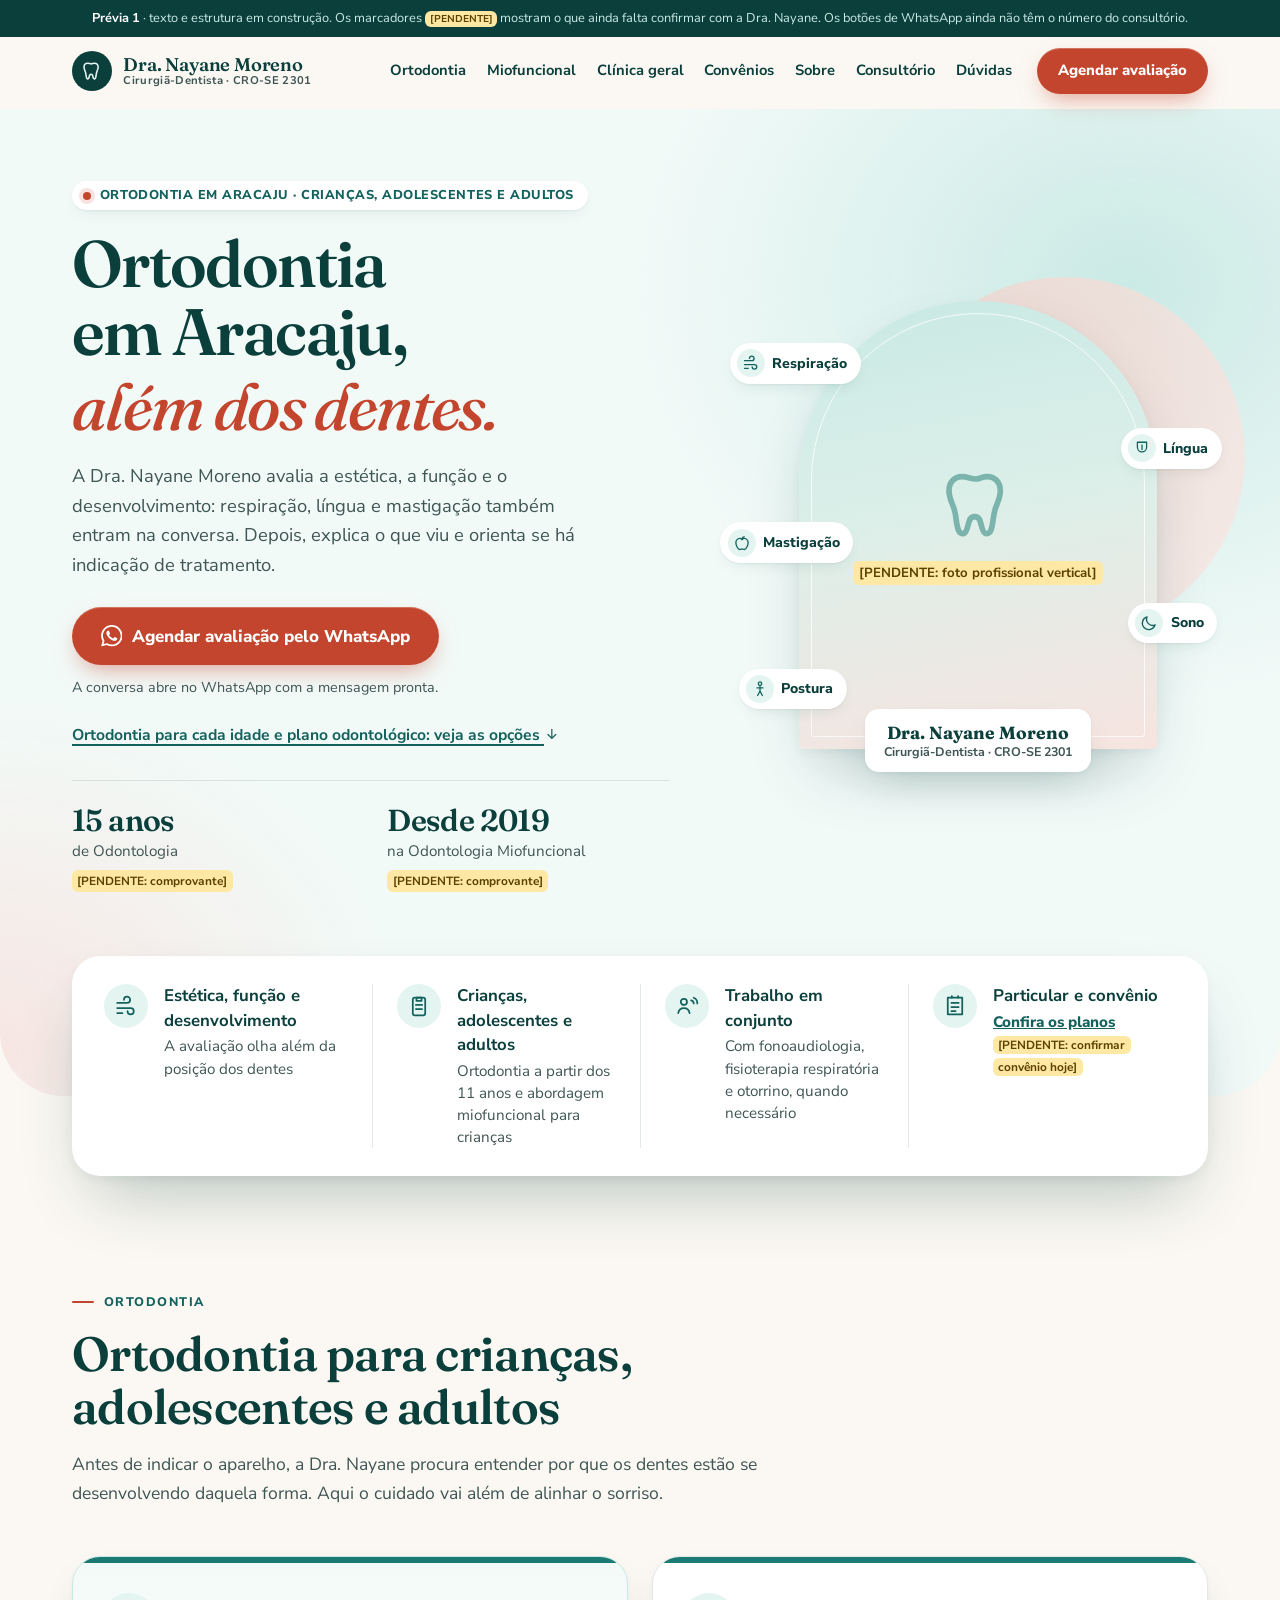
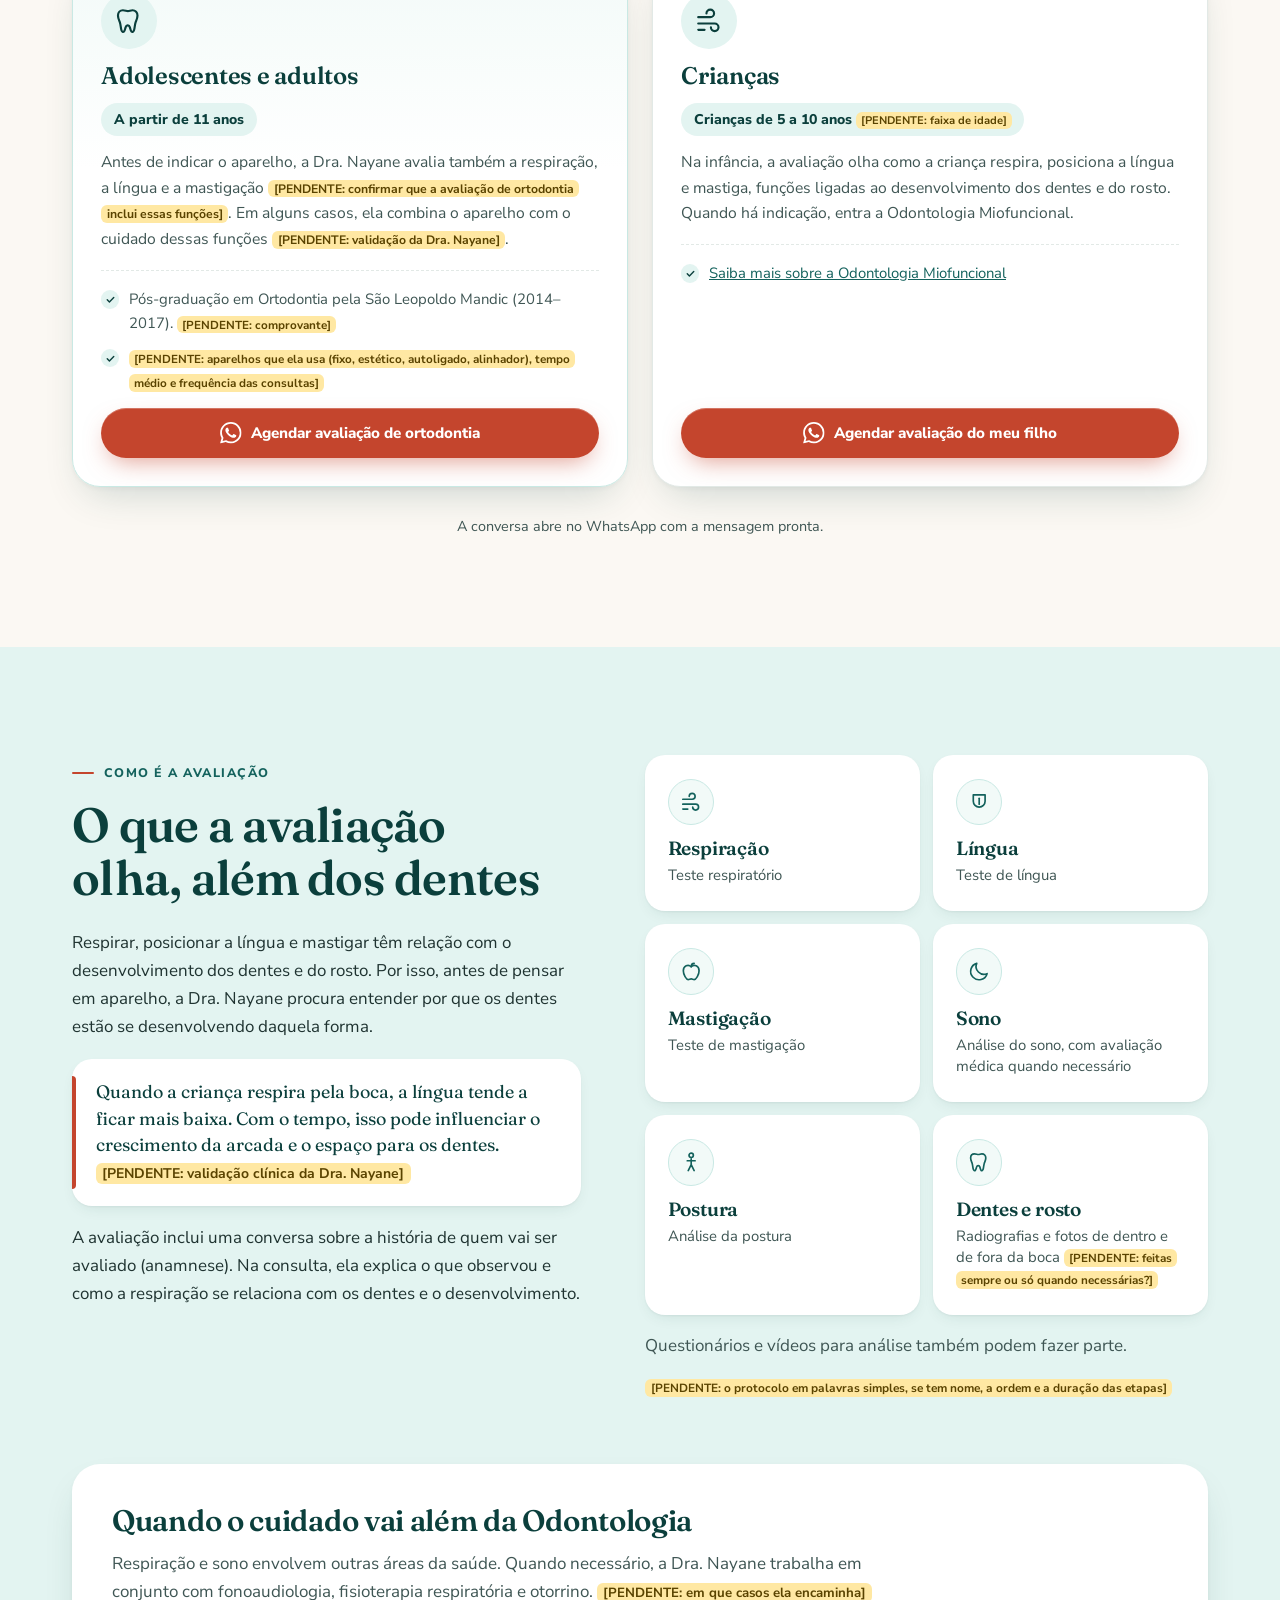
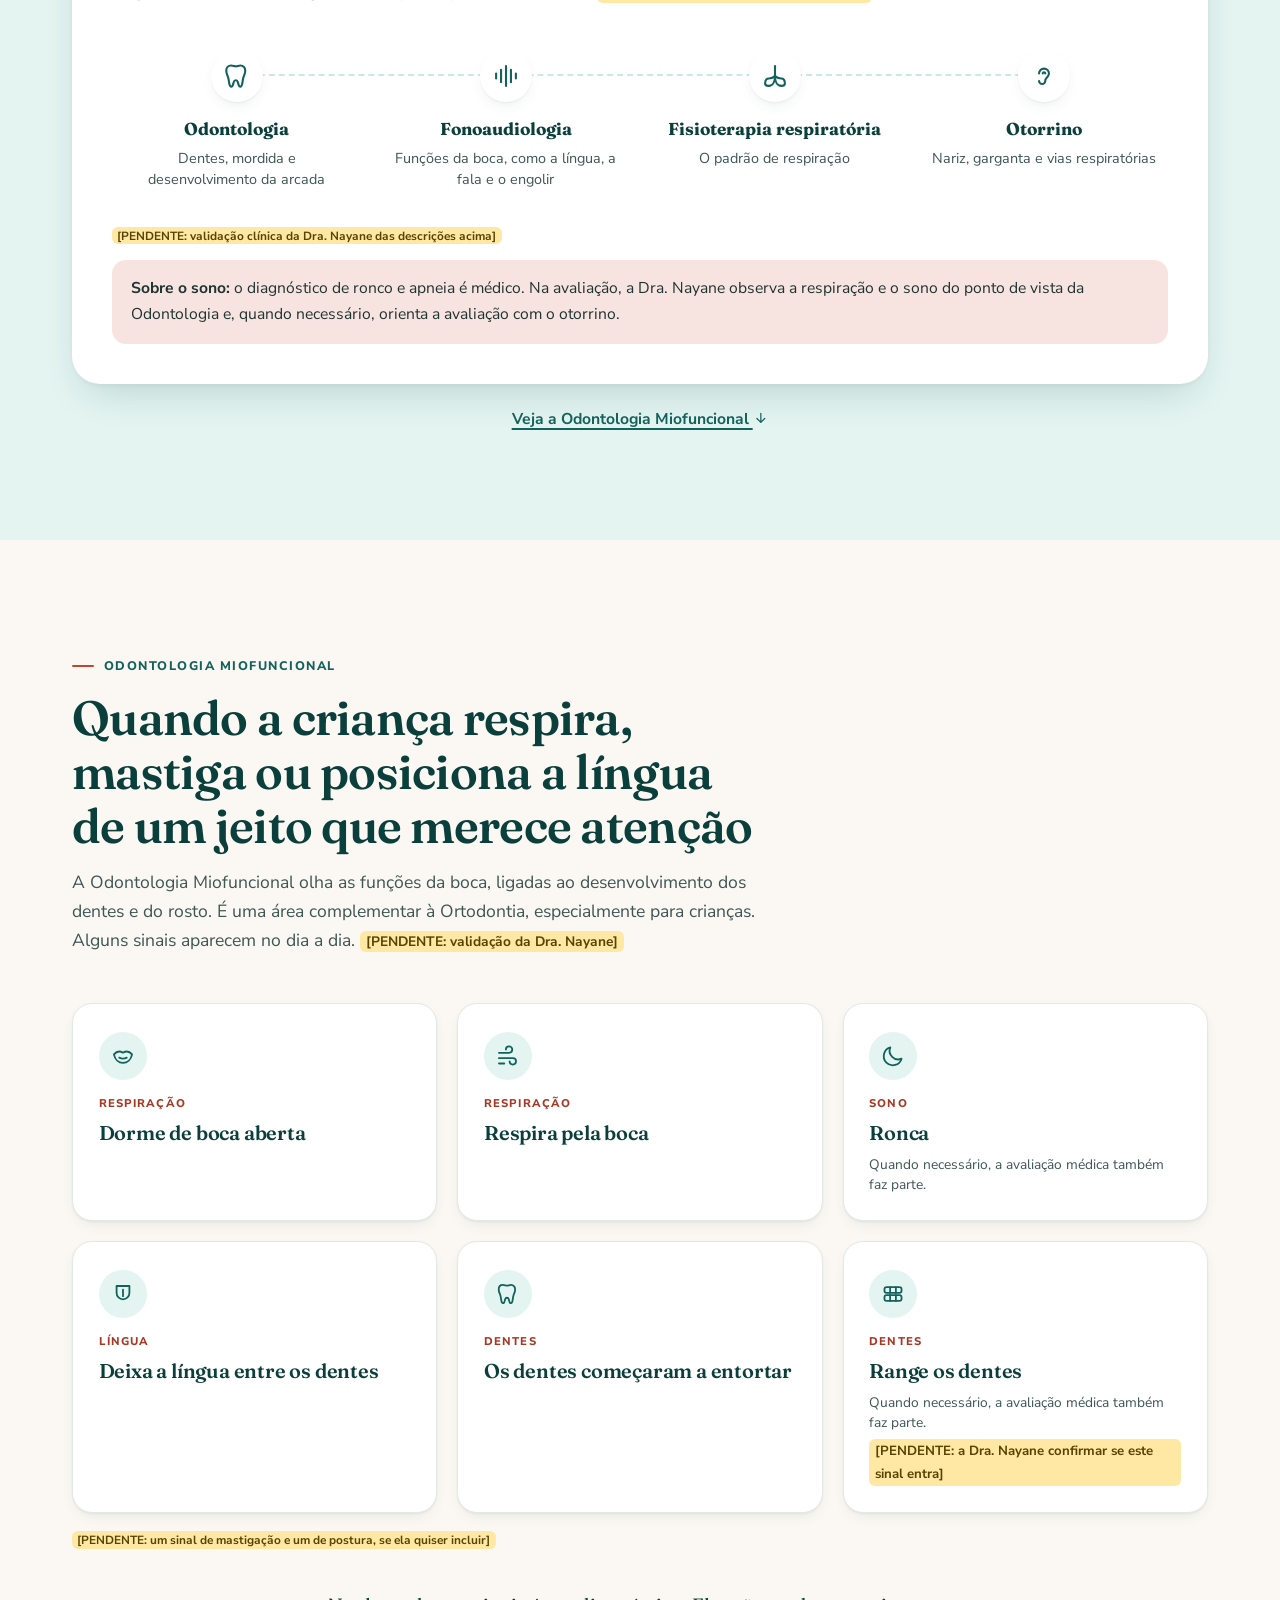
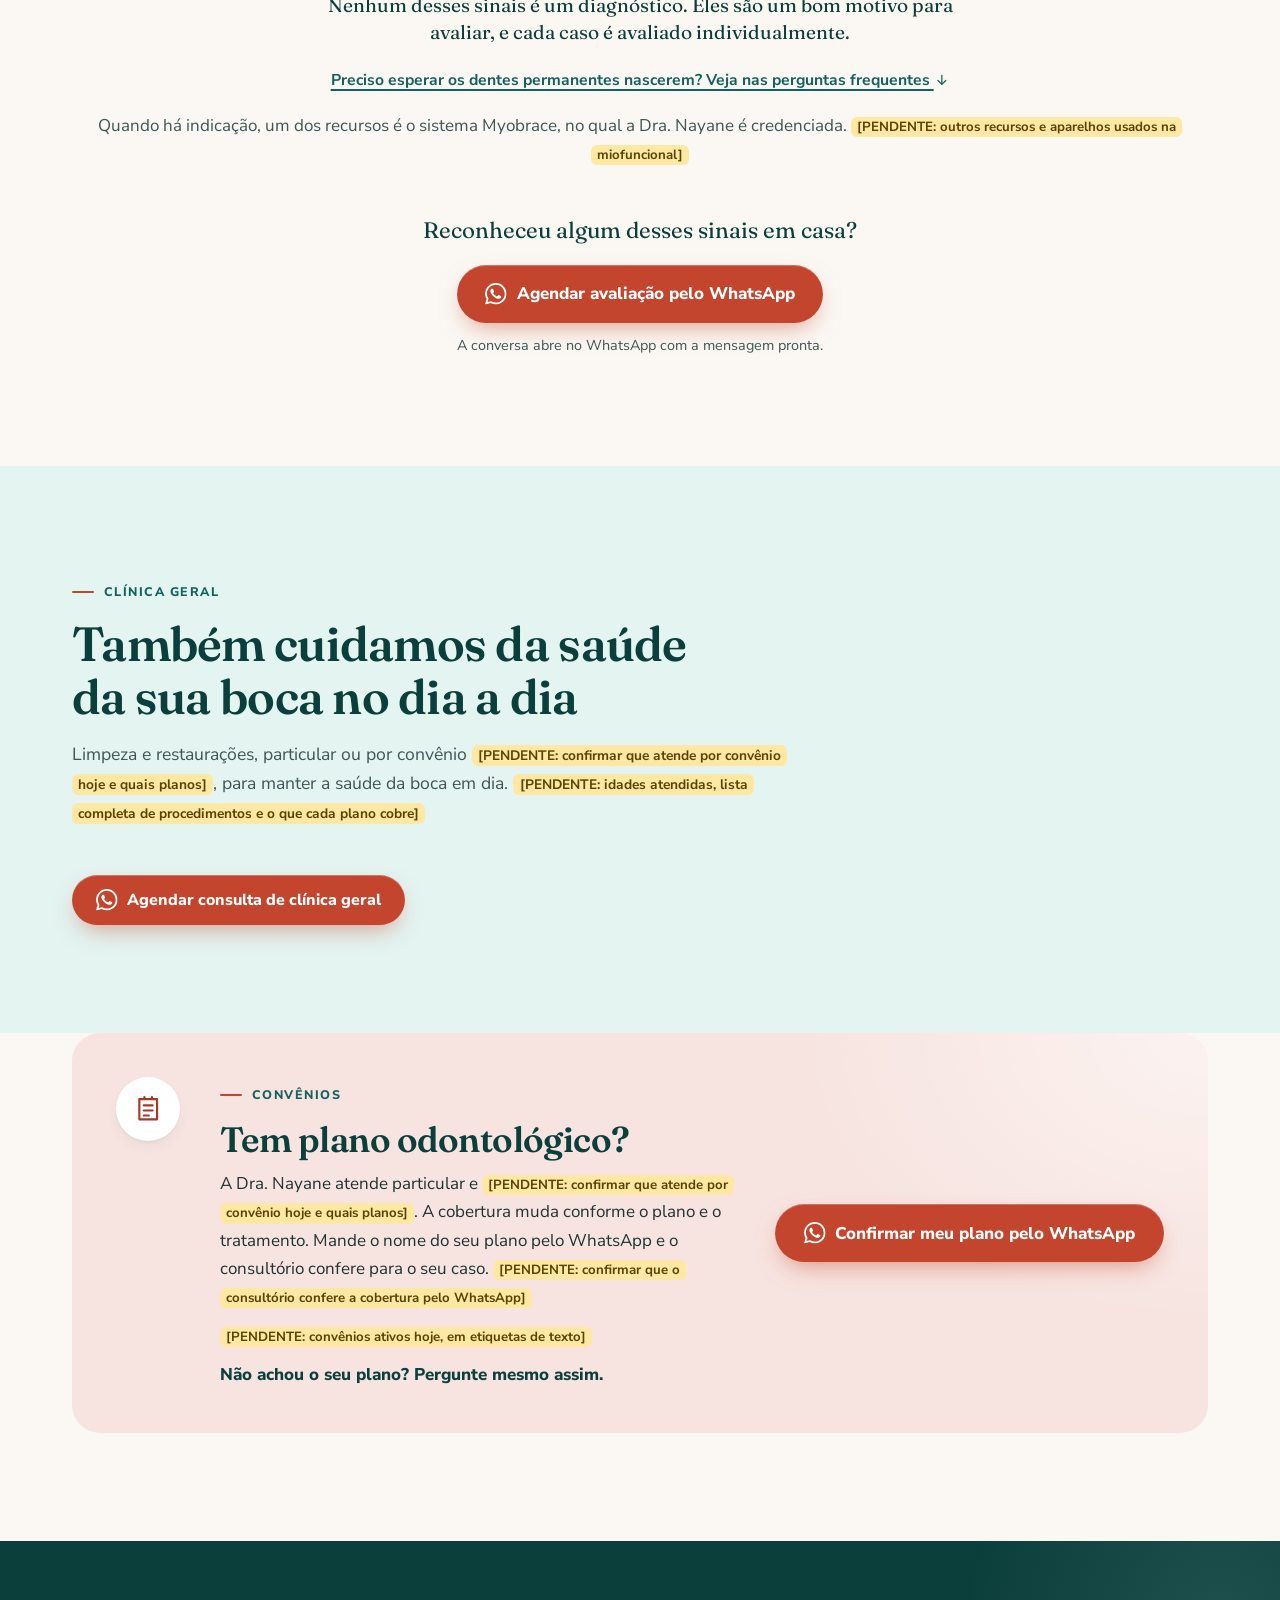
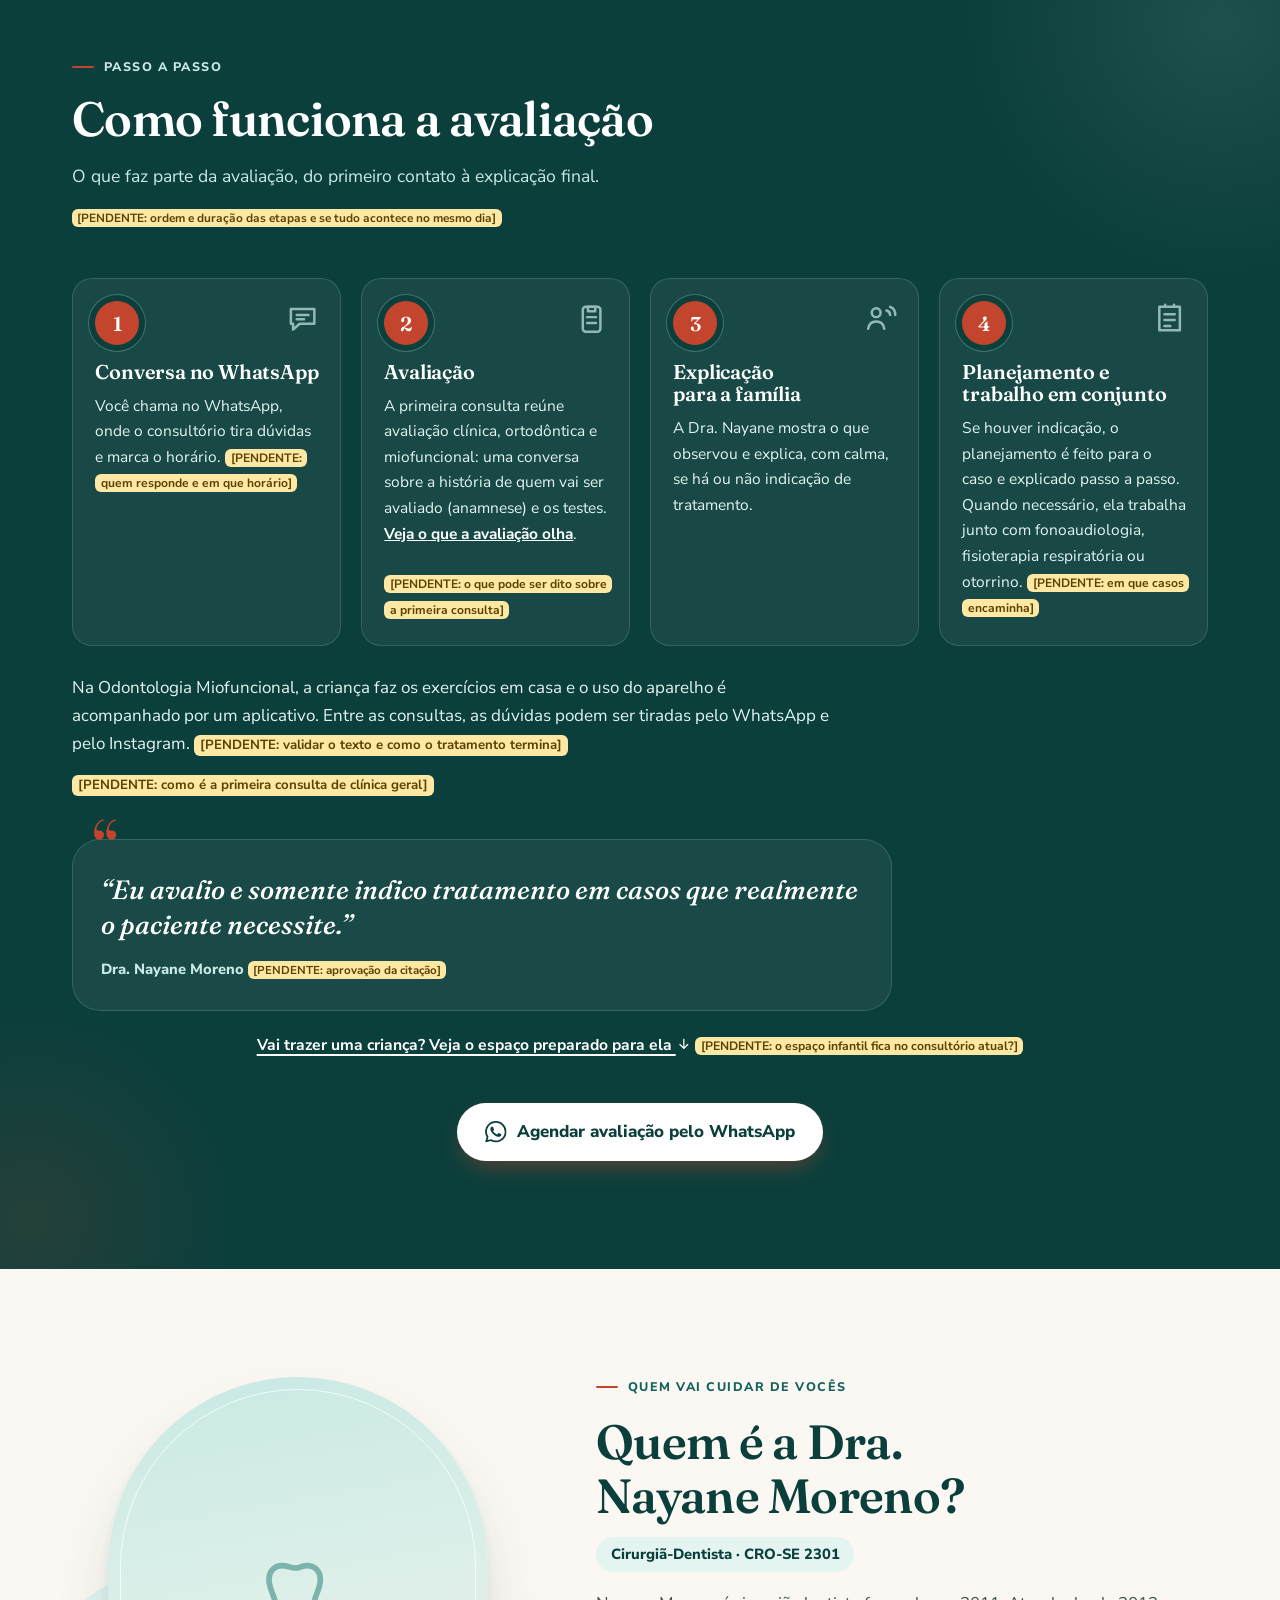
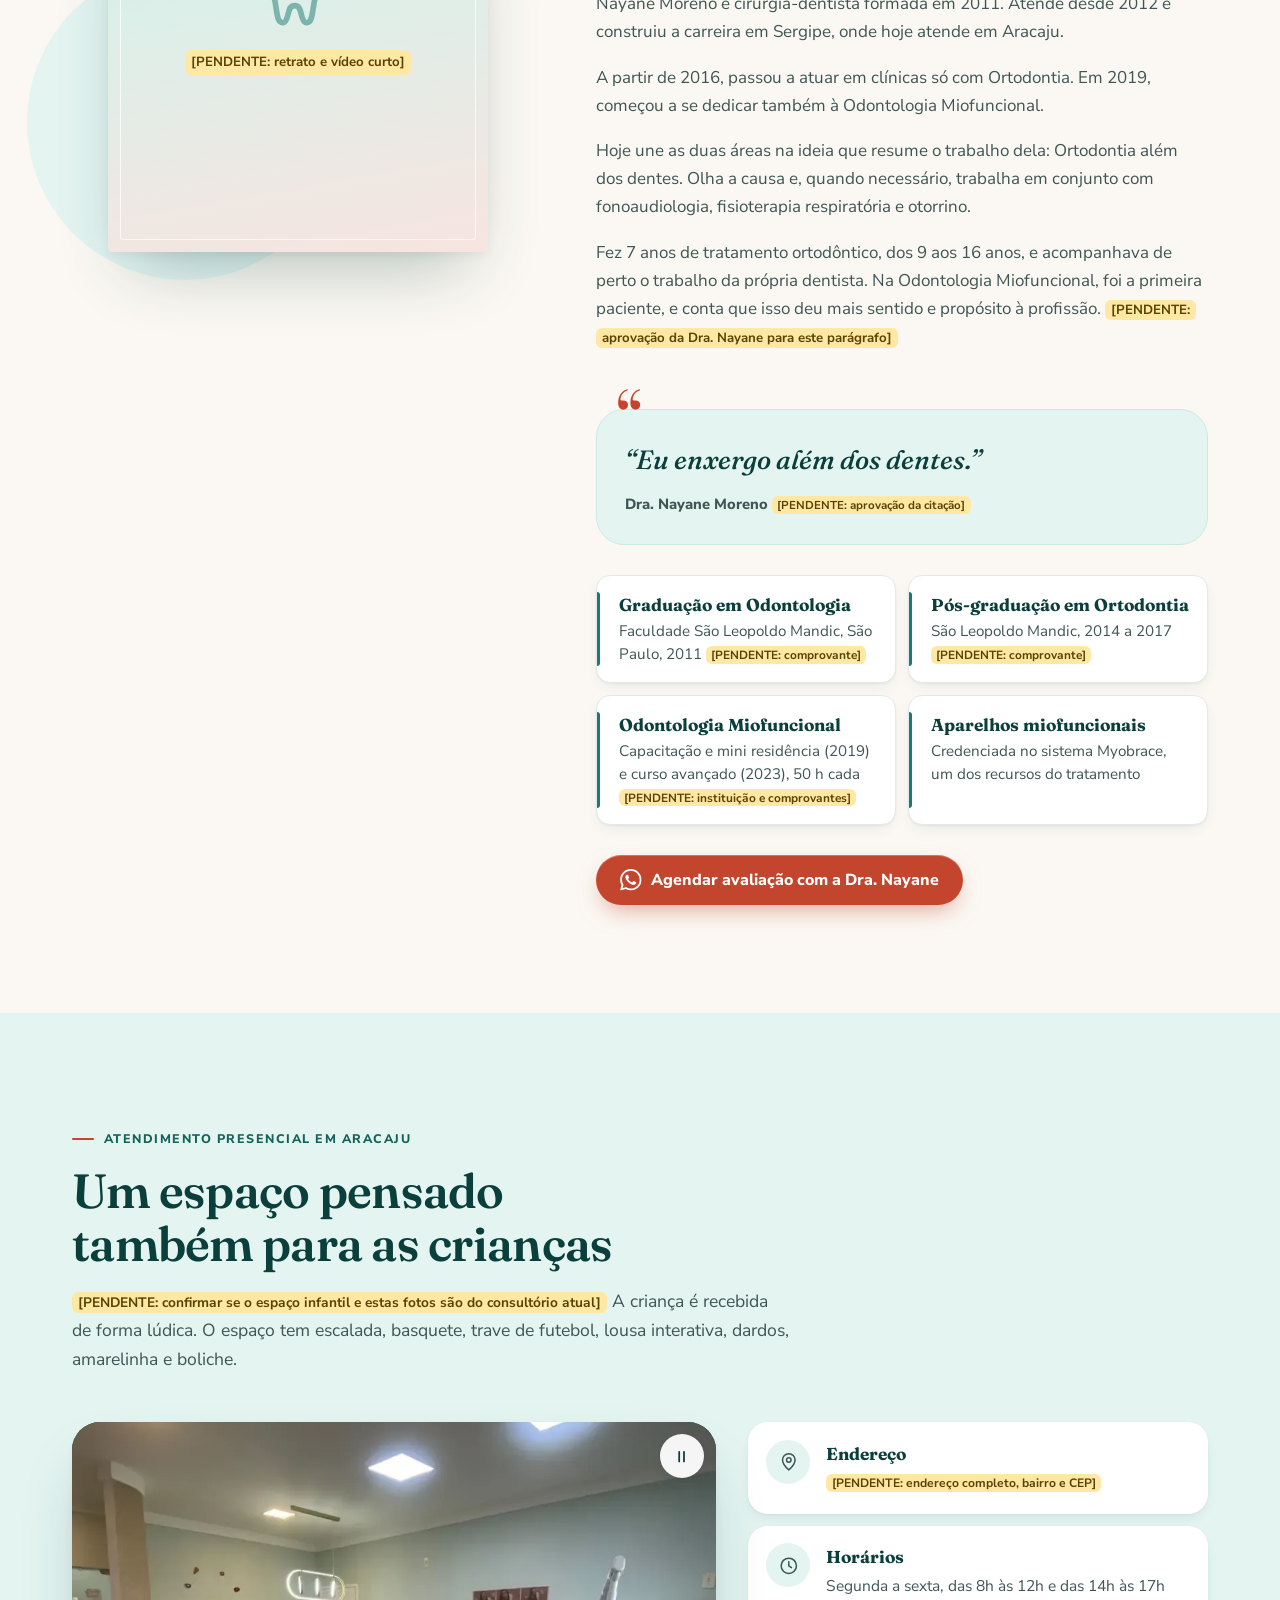
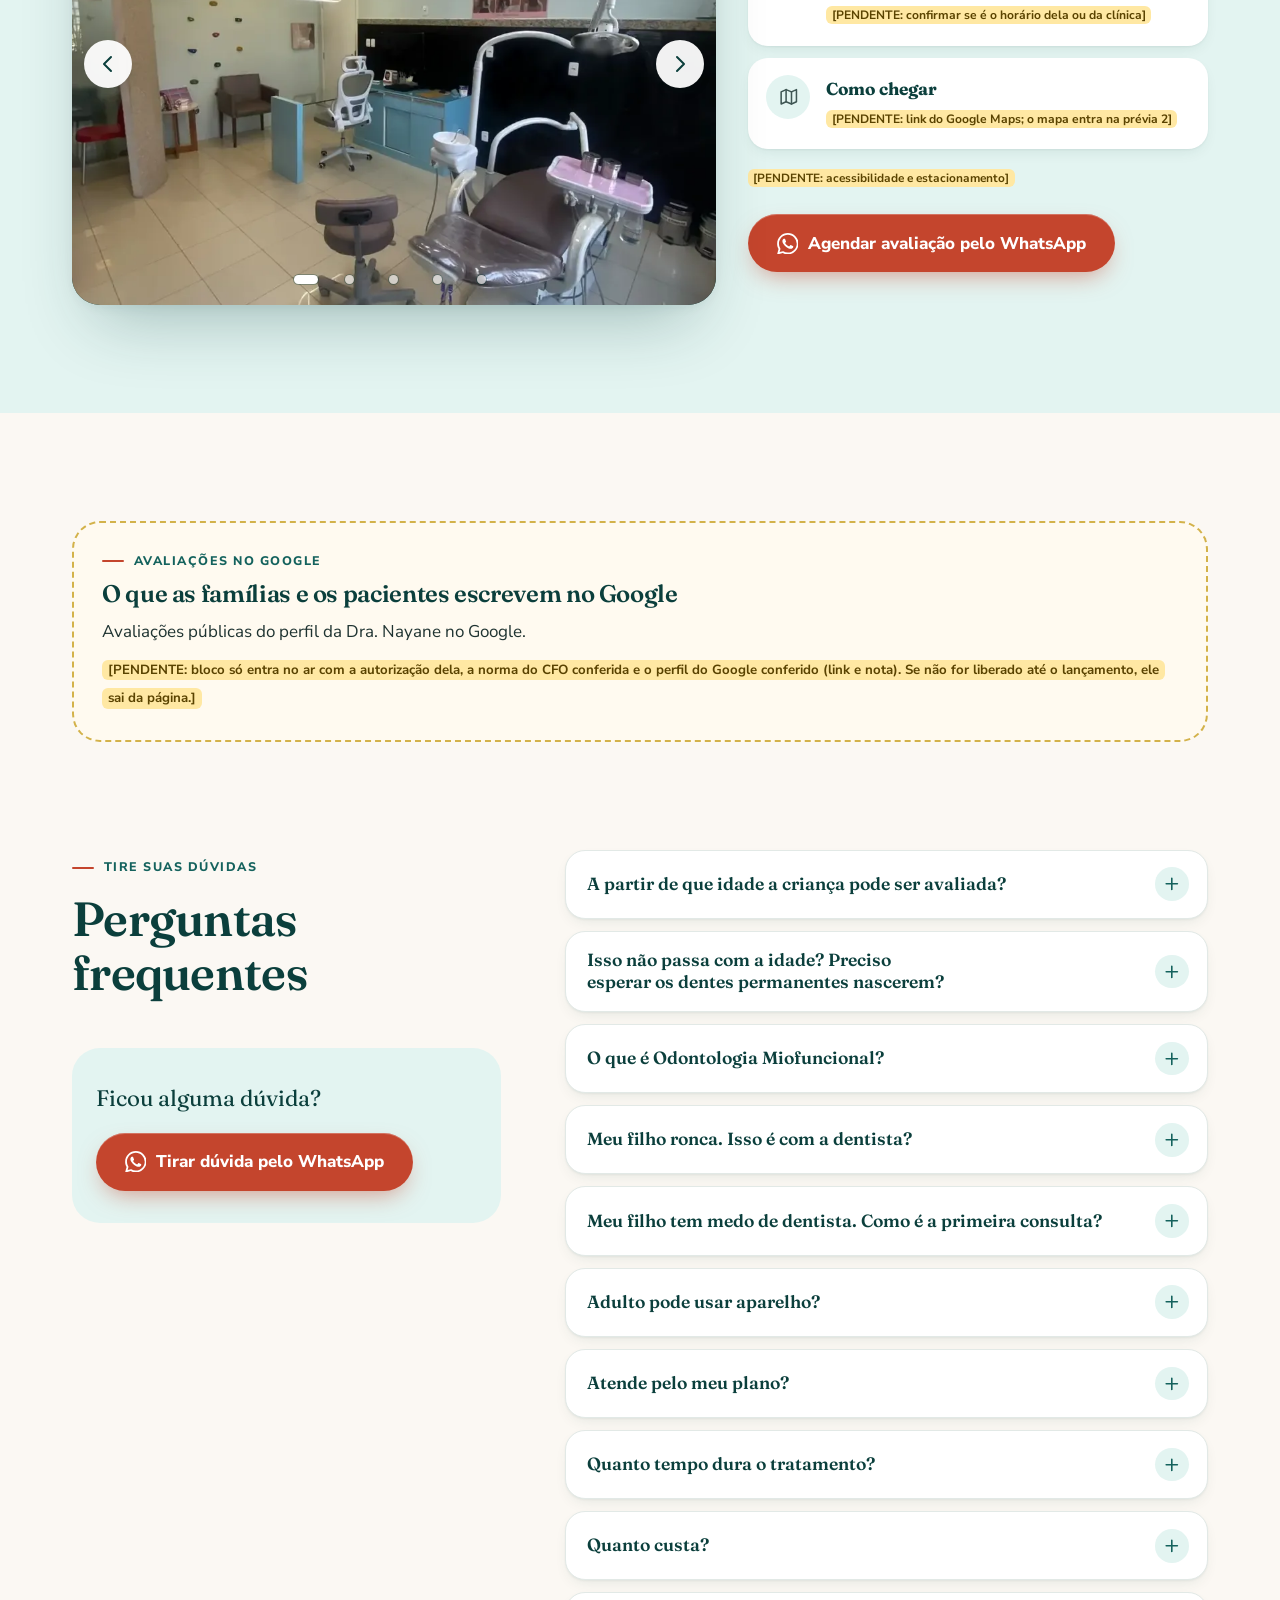
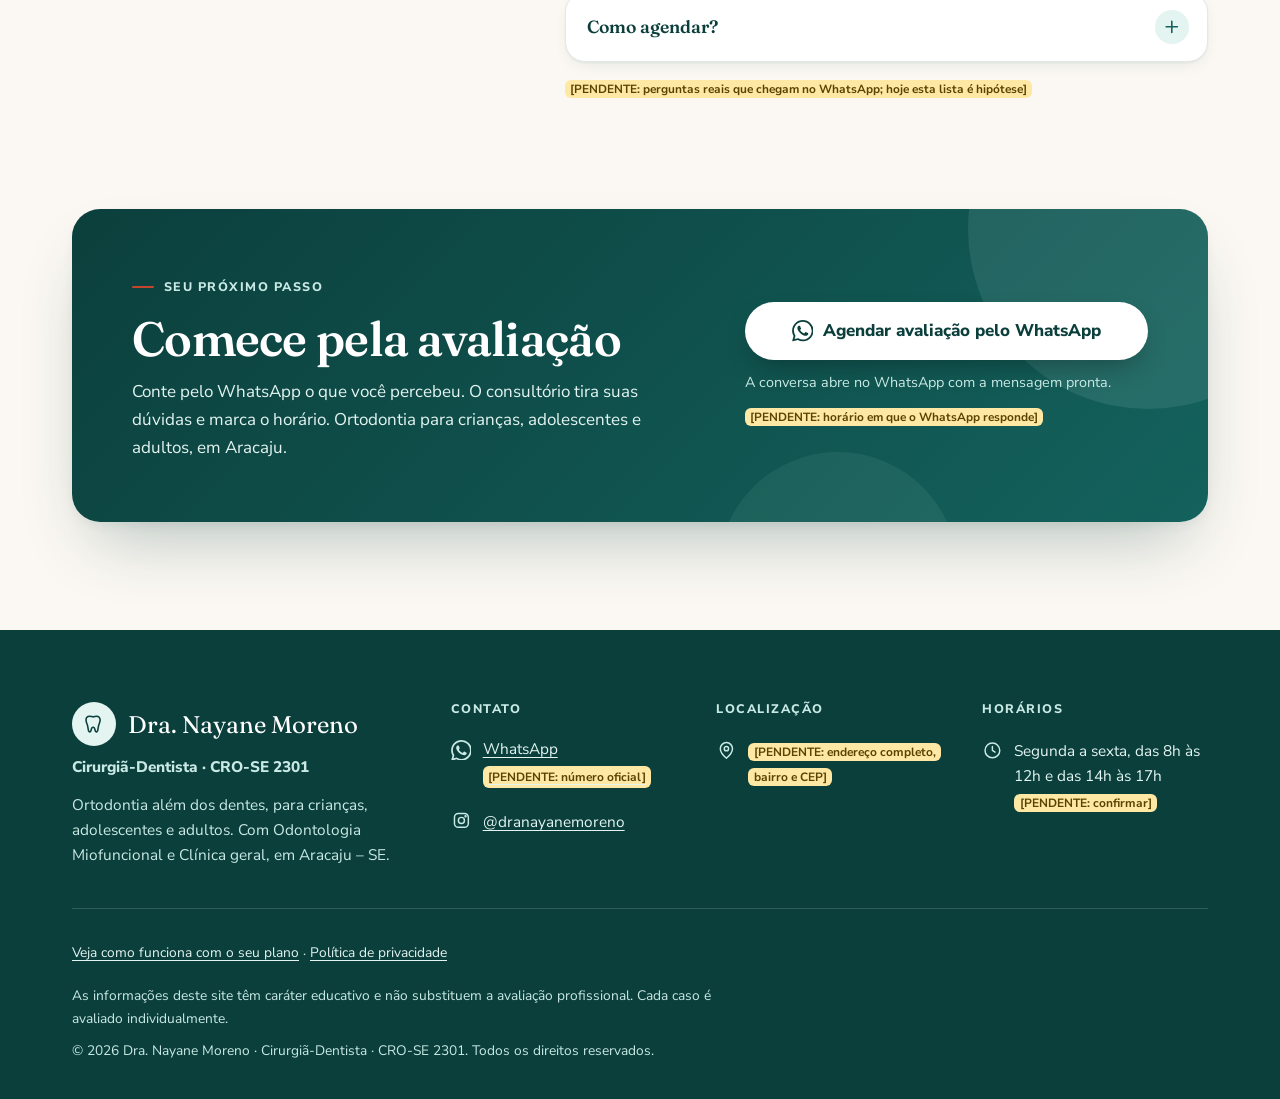
==== commit 70d3d4b6: "Reorganiza a página com foco em Ortodontia Topo "Ortodontia em Aracaju, além dos dentes", seção Orto" ====
--- a/index.html
+++ b/index.html
@@ -8,8 +8,8 @@
     <meta name="robots" content="noindex, nofollow">
 
     <!-- [PENDENTE: bairro no título, depois de confirmar o endereço] -->
-    <title>Dra. Nayane Moreno | Dentista em Aracaju – Odontologia Miofuncional e Ortodontia</title>
-    <meta name="description" content="Avaliação miofuncional para crianças de 5 a 10 anos, ortodontia a partir de 11 anos e clínica geral em Aracaju. Dra. Nayane Moreno, Cirurgiã-Dentista, CRO-SE 2301.">
+    <title>Dra. Nayane Moreno | Ortodontia em Aracaju</title>
+    <meta name="description" content="Ortodontia em Aracaju para crianças, adolescentes e adultos, com abordagem miofuncional e clínica geral. Dra. Nayane Moreno, Cirurgiã-Dentista, CRO-SE 2301.">
     <meta name="theme-color" content="#0b3f3c">
 
     <!-- Contato usado pelo script.js para montar os links do WhatsApp (só dígitos, com DDI e DDD).
@@ -22,7 +22,7 @@
     <link rel="preconnect" href="https://fonts.googleapis.com">
     <link rel="preconnect" href="https://fonts.gstatic.com" crossorigin>
     <link href="https://fonts.googleapis.com/css2?family=Fraunces:ital,opsz,wght@0,9..144,500;0,9..144,600;1,9..144,500&family=Nunito+Sans:wght@400;600;700;800&display=swap" rel="stylesheet">
-    <link rel="stylesheet" href="styles.css?v=20261027-02">
+    <link rel="stylesheet" href="styles.css?v=20261031-01">
 </head>
 <body>
 
@@ -79,11 +79,10 @@
 
         <nav class="menu" id="menu" aria-label="Principal">
             <ul class="menu__lista">
-                <li><a href="#sinais">Sinais</a></li>
-                <li><a href="#protocolo">Protocolo</a></li>
-                <li><a href="#para-quem">Para quem é</a></li>
+                <li><a href="#ortodontia">Ortodontia</a></li>
+                <li><a href="#miofuncional">Miofuncional</a></li>
+                <li><a href="#clinica-geral">Clínica geral</a></li>
                 <li><a href="#convenios">Convênios</a></li>
-                <li><a href="#como-funciona">Como funciona</a></li>
                 <li><a href="#sobre">Sobre</a></li>
                 <li><a href="#consultorio">Consultório</a></li>
                 <li><a href="#duvidas">Dúvidas</a></li>
@@ -110,9 +109,9 @@
     <section class="topo" id="inicio" aria-labelledby="titulo-topo">
         <div class="contem topo__grade">
             <div class="topo__texto">
-                <p class="selo"><span class="selo__ponto" aria-hidden="true"></span>Dentista em Aracaju · crianças de 5 a 10 anos</p>
-                <h1 id="titulo-topo">Seu filho dorme de boca aberta? <em>Vale avaliar.</em></h1>
-                <p class="topo__sub">A respiração e a posição da língua fazem parte do desenvolvimento dos dentes e do rosto. A Dra. Nayane Moreno avalia, explica o que viu e orienta se há indicação de tratamento.</p>
+                <p class="selo"><span class="selo__ponto" aria-hidden="true"></span>Ortodontia em Aracaju · crianças, adolescentes e adultos</p>
+                <h1 id="titulo-topo">Ortodontia em Aracaju, <em>além dos dentes.</em></h1>
+                <p class="topo__sub">A Dra. Nayane Moreno avalia a estética, a função e o desenvolvimento: respiração, língua e mastigação também entram na conversa. Depois, explica o que viu e orienta se há indicação de tratamento.</p>
                 <div class="topo__acao">
                     <a class="btn btn--grande" href="https://wa.me/?text=Ol%C3%A1%21%20Vim%20pelo%20site%20e%20quero%20agendar%20uma%20avalia%C3%A7%C3%A3o%20com%20a%20Dra.%20Nayane%20Moreno." data-wa data-wa-origin="hero">
                         <svg class="icone" aria-hidden="true"><use href="#i-whatsapp"/></svg>
@@ -121,7 +120,7 @@
                     <!-- Na prévia 2 entra o formulário curto antes do WhatsApp; aí estas notas passam a citar as perguntas. -->
                     <p class="nota-botao">A conversa abre no WhatsApp com a mensagem pronta.</p>
                 </div>
-                <p class="saida"><a href="#para-quem">Adolescente, adulto ou plano odontológico? Veja as opções <svg class="icone icone--pq" aria-hidden="true"><use href="#i-seta"/></svg></a></p>
+                <p class="saida"><a href="#ortodontia">Ortodontia para cada idade e plano odontológico: veja as opções <svg class="icone icone--pq" aria-hidden="true"><use href="#i-seta"/></svg></a></p>
                 <ul class="numeros">
                     <li><strong>15 anos</strong> <span>de Odontologia</span> <mark class="pend">[PENDENTE: comprovante]</mark></li>
                     <li><strong>Desde 2019</strong> <span>na Odontologia Miofuncional</span> <mark class="pend">[PENDENTE: comprovante]</mark></li>
@@ -154,11 +153,11 @@
             <ul class="faixa__lista">
                 <li>
                     <svg class="icone icone--faixa" aria-hidden="true"><use href="#i-respira"/></svg>
-                    <span><strong>Olha além dos dentes</strong> Respiração, língua, mastigação, sono e postura</span>
+                    <span><strong>Estética, função e desenvolvimento</strong> A avaliação olha além da posição dos dentes</span>
                 </li>
                 <li>
                     <svg class="icone icone--faixa" aria-hidden="true"><use href="#i-lista"/></svg>
-                    <span><strong>Indicação depois da avaliação</strong> Se há indicação de tratamento, ela explica depois de avaliar</span>
+                    <span><strong>Crianças, adolescentes e adultos</strong> Ortodontia a partir dos 11 anos e abordagem miofuncional para crianças</span>
                 </li>
                 <li>
                     <svg class="icone icone--faixa" aria-hidden="true"><use href="#i-explicar"/></svg>
@@ -172,73 +171,56 @@
         </div>
     </section>
 
-    <!-- 02 · SINAIS PARA OBSERVAR EM CASA -->
-    <section class="secao" id="sinais" aria-labelledby="titulo-sinais">
+    <!-- 02 · ORTODONTIA (foco do site, definido pelo Felipe em 30/10/2026) -->
+    <section class="secao" id="ortodontia" aria-labelledby="titulo-ortodontia">
         <div class="contem">
             <header class="secao__cab">
-                <p class="rotulo">Sinais do dia a dia</p>
-                <h2 id="titulo-sinais">O que observar em casa</h2>
-                <p class="secao__sub">A forma como a criança respira, posiciona a língua e mastiga faz parte do desenvolvimento dos dentes e do rosto. Alguns sinais aparecem no dia a dia.</p>
+                <p class="rotulo">Ortodontia</p>
+                <h2 id="titulo-ortodontia">Ortodontia para crianças, adolescentes e adultos</h2>
+                <p class="secao__sub">Antes de indicar o aparelho, a Dra. Nayane procura entender por que os dentes estão se desenvolvendo daquela forma. Aqui o cuidado vai além de alinhar o sorriso.</p>
             </header>
 
-            <ul class="sinais">
-                <li class="sinal">
-                    <svg class="icone icone--sinal" aria-hidden="true"><use href="#i-boca"/></svg>
-                    <h3>Dorme de boca aberta</h3>
-                    <p class="sinal__funcao">Respiração</p>
-                </li>
-                <li class="sinal">
-                    <svg class="icone icone--sinal" aria-hidden="true"><use href="#i-respira"/></svg>
-                    <h3>Respira pela boca</h3>
-                    <p class="sinal__funcao">Respiração</p>
-                </li>
-                <li class="sinal">
-                    <svg class="icone icone--sinal" aria-hidden="true"><use href="#i-sono"/></svg>
-                    <h3>Ronca</h3>
-                    <p class="sinal__funcao">Sono</p>
-                    <p class="sinal__nota">Quando necessário, a avaliação médica também faz parte.</p>
-                </li>
-                <li class="sinal">
-                    <svg class="icone icone--sinal" aria-hidden="true"><use href="#i-lingua"/></svg>
-                    <h3>Deixa a língua entre os dentes</h3>
-                    <p class="sinal__funcao">Língua</p>
-                </li>
-                <li class="sinal">
-                    <svg class="icone icone--sinal" aria-hidden="true"><use href="#i-dente"/></svg>
-                    <h3>Os dentes começaram a entortar</h3>
-                    <p class="sinal__funcao">Dentes</p>
-                </li>
-                <li class="sinal">
-                    <svg class="icone icone--sinal" aria-hidden="true"><use href="#i-ranger"/></svg>
-                    <h3>Range os dentes</h3>
-                    <p class="sinal__funcao">Dentes</p>
-                    <p class="sinal__nota">Quando necessário, a avaliação médica também faz parte.</p>
-                    <mark class="pend">[PENDENTE: a Dra. Nayane confirmar se este sinal entra]</mark>
-                </li>
-            </ul>
-            <p class="pend-linha"><mark class="pend">[PENDENTE: um sinal de mastigação e um de postura, se ela quiser incluir]</mark></p>
-
-            <p class="secao__fecho">Nenhum desses sinais é um diagnóstico. Eles são um bom motivo para avaliar, e cada caso é avaliado individualmente.</p>
-            <p class="saida saida--centro"><a href="#duvidas">Preciso esperar os dentes permanentes nascerem? Veja nas dúvidas <svg class="icone icone--pq" aria-hidden="true"><use href="#i-seta"/></svg></a></p>
-
-            <div class="chamada">
-                <p class="chamada__frase">Reconheceu algum desses sinais?</p>
-                <a class="btn btn--grande" href="https://wa.me/?text=Ol%C3%A1%21%20Vim%20pelo%20site%20e%20quero%20agendar%20uma%20avalia%C3%A7%C3%A3o%20com%20a%20Dra.%20Nayane%20Moreno." data-wa data-wa-origin="sinais">
-                    <svg class="icone" aria-hidden="true"><use href="#i-whatsapp"/></svg>
-                    Agendar avaliação pelo WhatsApp
-                </a>
-                <p class="nota-botao">A conversa abre no WhatsApp com a mensagem pronta.</p>
-            </div>
-        </div>
-    </section>
-
-    <!-- 03 · PROTOCOLO, COM O PAINEL "QUEM CUIDA DO QUÊ" -->
+            <div class="servicos servicos--dois">
+                <article class="servico servico--destaque" aria-labelledby="t-orto-adulto">
+                    <svg class="icone icone--servico" aria-hidden="true"><use href="#i-dente"/></svg>
+                    <h3 id="t-orto-adulto">Adolescentes e adultos</h3>
+                    <p class="servico__idade">A partir de 11 anos</p>
+                    <p>Antes de indicar o aparelho, a Dra. Nayane avalia também a respiração, a língua e a mastigação <mark class="pend">[PENDENTE: confirmar que a avaliação de ortodontia inclui essas funções]</mark>. Em alguns casos, ela combina o aparelho com o cuidado dessas funções <mark class="pend">[PENDENTE: validação da Dra. Nayane]</mark>.</p>
+                    <ul class="servico__itens">
+                        <li>Pós-graduação em Ortodontia pela São Leopoldo Mandic (2014–2017). <mark class="pend">[PENDENTE: comprovante]</mark></li>
+                        <li><mark class="pend">[PENDENTE: aparelhos que ela usa (fixo, estético, autoligado, alinhador), tempo médio e frequência das consultas]</mark></li>
+                    </ul>
+                    <a class="btn" href="https://wa.me/?text=Ol%C3%A1%21%20Vim%20pelo%20site%20e%20quero%20agendar%20uma%20avalia%C3%A7%C3%A3o%20com%20a%20Dra.%20Nayane%20Moreno." data-wa data-wa-origin="servico_ortodontia">
+                        <svg class="icone" aria-hidden="true"><use href="#i-whatsapp"/></svg>
+                        Agendar avaliação de ortodontia
+                    </a>
+                </article>
+
+                <article class="servico" aria-labelledby="t-orto-crianca">
+                    <svg class="icone icone--servico" aria-hidden="true"><use href="#i-respira"/></svg>
+                    <h3 id="t-orto-crianca">Crianças</h3>
+                    <p class="servico__idade">Crianças de 5 a 10 anos <mark class="pend">[PENDENTE: faixa de idade]</mark></p>
+                    <p>Na infância, a avaliação olha como a criança respira, posiciona a língua e mastiga, funções ligadas ao desenvolvimento dos dentes e do rosto. Quando há indicação, entra a Odontologia Miofuncional.</p>
+                    <ul class="servico__itens">
+                        <li><a href="#miofuncional">Saiba mais sobre a Odontologia Miofuncional</a></li>
+                    </ul>
+                    <a class="btn" href="https://wa.me/?text=Ol%C3%A1%21%20Vim%20pelo%20site%20e%20quero%20agendar%20uma%20avalia%C3%A7%C3%A3o%20com%20a%20Dra.%20Nayane%20Moreno." data-wa data-wa-origin="servico_miofuncional">
+                        <svg class="icone" aria-hidden="true"><use href="#i-whatsapp"/></svg>
+                        Agendar avaliação do meu filho
+                    </a>
+                </article>
+            </div>
+            <p class="nota-botao nota-botao--centro">A conversa abre no WhatsApp com a mensagem pronta.</p>
+        </div>
+    </section>
+
+    <!-- 03 · PROTOCOLO (o que a avaliação olha), COM O PAINEL "QUEM CUIDA DO QUÊ" -->
     <section class="secao secao--menta" id="protocolo" aria-labelledby="titulo-protocolo">
         <div class="contem">
             <div class="protocolo">
             <div class="protocolo__intro">
             <header class="secao__cab">
-                <p class="rotulo">Um protocolo que começa pela causa</p>
+                <p class="rotulo">Como é a avaliação</p>
                 <h2 id="titulo-protocolo">O que a avaliação olha, além dos dentes</h2>
             </header>
 
@@ -277,67 +259,87 @@
                 <p class="painel__sono"><strong>Sobre o sono:</strong> o diagnóstico de ronco e apneia é médico. Na avaliação, a Dra. Nayane observa a respiração e o sono do ponto de vista da Odontologia e, quando necessário, orienta a avaliação com o otorrino.</p>
             </div>
 
-            <p class="saida saida--centro"><a href="#para-quem">Veja para quem é o atendimento <svg class="icone icone--pq" aria-hidden="true"><use href="#i-seta"/></svg></a></p>
-        </div>
-    </section>
-
-    <!-- 04 · PARA QUEM É: ATENDIMENTO POR IDADE -->
-    <section class="secao" id="para-quem" aria-labelledby="titulo-para-quem">
+            <p class="saida saida--centro"><a href="#miofuncional">Veja a Odontologia Miofuncional <svg class="icone icone--pq" aria-hidden="true"><use href="#i-seta"/></svg></a></p>
+        </div>
+    </section>
+
+    <!-- 04 · ODONTOLOGIA MIOFUNCIONAL (área complementar, com os sinais para observar em casa) -->
+    <section class="secao" id="miofuncional" aria-labelledby="titulo-miofuncional">
         <div class="contem">
             <header class="secao__cab">
-                <p class="rotulo">Atendimento por idade</p>
-                <h2 id="titulo-para-quem">Para quem é o atendimento da Dra. Nayane?</h2>
-                <p class="secao__sub">Escolha pela idade de quem vai ser atendido. Na dúvida, o consultório orienta pelo WhatsApp.</p>
+                <p class="rotulo">Odontologia Miofuncional</p>
+                <h2 id="titulo-miofuncional">Quando a criança respira, mastiga ou posiciona a língua de um jeito que merece atenção</h2>
+                <p class="secao__sub">A Odontologia Miofuncional olha as funções da boca, ligadas ao desenvolvimento dos dentes e do rosto. É uma área complementar à Ortodontia, especialmente para crianças. Alguns sinais aparecem no dia a dia. <mark class="pend">[PENDENTE: validação da Dra. Nayane]</mark></p>
             </header>
 
-            <div class="servicos">
-                <article class="servico servico--destaque" id="miofuncional" aria-labelledby="t-miofuncional">
-                    <svg class="icone icone--servico" aria-hidden="true"><use href="#i-respira"/></svg>
-                    <h3 id="t-miofuncional">Odontologia Miofuncional</h3>
-                    <p class="servico__idade">Crianças de 5 a 10 anos <mark class="pend">[PENDENTE: faixa de idade]</mark></p>
-                    <p>Para a criança que respira pela boca, dorme de boca aberta ou deixa a língua entre os dentes. Se ela ronca, a avaliação médica também faz parte, quando necessário. A avaliação olha a respiração, a língua, a mastigação e a musculatura da boca, funções ligadas ao desenvolvimento dos dentes e do rosto.</p>
-                    <ul class="servico__itens">
-                        <li>Quando há indicação, um dos recursos é o sistema Myobrace, no qual a Dra. Nayane é credenciada.</li>
-                        <li>Na Odontologia Miofuncional desde 2019. <mark class="pend">[PENDENTE: comprovante]</mark></li>
-                    </ul>
-                    <a class="btn" href="https://wa.me/?text=Ol%C3%A1%21%20Vim%20pelo%20site%20e%20quero%20agendar%20uma%20avalia%C3%A7%C3%A3o%20com%20a%20Dra.%20Nayane%20Moreno." data-wa data-wa-origin="servico_miofuncional">
-                        <svg class="icone" aria-hidden="true"><use href="#i-whatsapp"/></svg>
-                        Agendar avaliação do meu filho
-                    </a>
-                </article>
-
-                <article class="servico" id="ortodontia" aria-labelledby="t-ortodontia">
-                    <svg class="icone icone--servico" aria-hidden="true"><use href="#i-dente"/></svg>
-                    <h3 id="t-ortodontia">Ortodontia</h3>
-                    <p class="servico__idade">A partir de 11 anos: adolescentes e adultos</p>
-                    <p>Antes de indicar o aparelho, a Dra. Nayane avalia também a respiração, a língua e a mastigação <mark class="pend">[PENDENTE: confirmar que a avaliação de ortodontia inclui essas funções]</mark>. Em alguns casos, ela combina o aparelho com o cuidado dessas funções.</p>
-                    <ul class="servico__itens">
-                        <li>Pós-graduação em Ortodontia pela São Leopoldo Mandic (2014–2017). <mark class="pend">[PENDENTE: comprovante]</mark></li>
-                        <li><mark class="pend">[PENDENTE: tipos de aparelho e alinhadores]</mark></li>
-                    </ul>
-                    <a class="btn" href="https://wa.me/?text=Ol%C3%A1%21%20Vim%20pelo%20site%20e%20quero%20agendar%20uma%20avalia%C3%A7%C3%A3o%20com%20a%20Dra.%20Nayane%20Moreno." data-wa data-wa-origin="servico_ortodontia">
-                        <svg class="icone" aria-hidden="true"><use href="#i-whatsapp"/></svg>
-                        Agendar avaliação de ortodontia
-                    </a>
-                </article>
-
-                <article class="servico" id="clinica-geral" aria-labelledby="t-clinica">
-                    <svg class="icone icone--servico" aria-hidden="true"><use href="#i-lista"/></svg>
-                    <h3 id="t-clinica">Clínica geral</h3>
-                    <p class="servico__idade"><mark class="pend">[PENDENTE: idades atendidas]</mark></p>
-                    <p>Limpeza e restaurações, particular ou por convênio <mark class="pend">[PENDENTE: confirmar que atende por convênio hoje e quais planos]</mark>, para manter a saúde da boca em dia. <mark class="pend">[PENDENTE: o que cada plano cobre]</mark></p>
-                    <ul class="servico__itens">
-                        <li><mark class="pend">[PENDENTE: lista completa de procedimentos]</mark></li>
-                    </ul>
-                    <a class="btn" href="https://wa.me/?text=Ol%C3%A1%21%20Vim%20pelo%20site%20e%20quero%20agendar%20uma%20avalia%C3%A7%C3%A3o%20com%20a%20Dra.%20Nayane%20Moreno." data-wa data-wa-origin="servico_clinico">
-                        <svg class="icone" aria-hidden="true"><use href="#i-whatsapp"/></svg>
-                        Agendar consulta de clínica geral
-                    </a>
-                </article>
-            </div>
-            <p class="nota-botao nota-botao--centro">A conversa abre no WhatsApp com a mensagem pronta.</p>
-        </div>
-    </section>
+            <ul class="sinais">
+                <li class="sinal">
+                    <svg class="icone icone--sinal" aria-hidden="true"><use href="#i-boca"/></svg>
+                    <h3>Dorme de boca aberta</h3>
+                    <p class="sinal__funcao">Respiração</p>
+                </li>
+                <li class="sinal">
+                    <svg class="icone icone--sinal" aria-hidden="true"><use href="#i-respira"/></svg>
+                    <h3>Respira pela boca</h3>
+                    <p class="sinal__funcao">Respiração</p>
+                </li>
+                <li class="sinal">
+                    <svg class="icone icone--sinal" aria-hidden="true"><use href="#i-sono"/></svg>
+                    <h3>Ronca</h3>
+                    <p class="sinal__funcao">Sono</p>
+                    <p class="sinal__nota">Quando necessário, a avaliação médica também faz parte.</p>
+                </li>
+                <li class="sinal">
+                    <svg class="icone icone--sinal" aria-hidden="true"><use href="#i-lingua"/></svg>
+                    <h3>Deixa a língua entre os dentes</h3>
+                    <p class="sinal__funcao">Língua</p>
+                </li>
+                <li class="sinal">
+                    <svg class="icone icone--sinal" aria-hidden="true"><use href="#i-dente"/></svg>
+                    <h3>Os dentes começaram a entortar</h3>
+                    <p class="sinal__funcao">Dentes</p>
+                </li>
+                <li class="sinal">
+                    <svg class="icone icone--sinal" aria-hidden="true"><use href="#i-ranger"/></svg>
+                    <h3>Range os dentes</h3>
+                    <p class="sinal__funcao">Dentes</p>
+                    <p class="sinal__nota">Quando necessário, a avaliação médica também faz parte.</p>
+                    <mark class="pend">[PENDENTE: a Dra. Nayane confirmar se este sinal entra]</mark>
+                </li>
+            </ul>
+            <p class="pend-linha"><mark class="pend">[PENDENTE: um sinal de mastigação e um de postura, se ela quiser incluir]</mark></p>
+
+            <p class="secao__fecho">Nenhum desses sinais é um diagnóstico. Eles são um bom motivo para avaliar, e cada caso é avaliado individualmente.</p>
+            <p class="saida saida--centro"><a href="#duvidas">Preciso esperar os dentes permanentes nascerem? Veja nas perguntas frequentes <svg class="icone icone--pq" aria-hidden="true"><use href="#i-seta"/></svg></a></p>
+
+            <p class="apoio" style="text-align:center">Quando há indicação, um dos recursos é o sistema Myobrace, no qual a Dra. Nayane é credenciada. <mark class="pend">[PENDENTE: outros recursos e aparelhos usados na miofuncional]</mark></p>
+
+            <div class="chamada">
+                <p class="chamada__frase">Reconheceu algum desses sinais em casa?</p>
+                <a class="btn btn--grande" href="https://wa.me/?text=Ol%C3%A1%21%20Vim%20pelo%20site%20e%20quero%20agendar%20uma%20avalia%C3%A7%C3%A3o%20com%20a%20Dra.%20Nayane%20Moreno." data-wa data-wa-origin="sinais">
+                    <svg class="icone" aria-hidden="true"><use href="#i-whatsapp"/></svg>
+                    Agendar avaliação pelo WhatsApp
+                </a>
+                <p class="nota-botao">A conversa abre no WhatsApp com a mensagem pronta.</p>
+            </div>
+        </div>
+    </section>
+
+    <!-- 05 · CLÍNICA GERAL (em segundo plano) -->
+    <section class="secao secao--menta" id="clinica-geral" aria-labelledby="titulo-clinica">
+        <div class="contem">
+            <header class="secao__cab">
+                <p class="rotulo">Clínica geral</p>
+                <h2 id="titulo-clinica">Também cuidamos da saúde da sua boca no dia a dia</h2>
+                <p class="secao__sub">Limpeza e restaurações, particular ou por convênio <mark class="pend">[PENDENTE: confirmar que atende por convênio hoje e quais planos]</mark>, para manter a saúde da boca em dia. <mark class="pend">[PENDENTE: idades atendidas, lista completa de procedimentos e o que cada plano cobre]</mark></p>
+            </header>
+            <a class="btn" href="https://wa.me/?text=Ol%C3%A1%21%20Vim%20pelo%20site%20e%20quero%20agendar%20uma%20avalia%C3%A7%C3%A3o%20com%20a%20Dra.%20Nayane%20Moreno." data-wa data-wa-origin="servico_clinico">
+                <svg class="icone" aria-hidden="true"><use href="#i-whatsapp"/></svg>
+                Agendar consulta de clínica geral
+            </a>
+        </div>
+    </section>
+
 
     <!-- 05 · CONVÊNIOS -->
     <section class="convenios" id="convenios" aria-labelledby="titulo-convenios">
@@ -602,7 +604,7 @@
             <div>
                 <p class="rotulo rotulo--claro">Seu próximo passo</p>
                 <h2 id="titulo-final">Comece pela avaliação</h2>
-                <p>Conte pelo WhatsApp o que você percebeu. O consultório tira suas dúvidas e marca o horário. Para crianças a partir de 5 anos, adolescentes e adultos, em Aracaju.</p>
+                <p>Conte pelo WhatsApp o que você percebeu. O consultório tira suas dúvidas e marca o horário. Ortodontia para crianças, adolescentes e adultos, em Aracaju.</p>
             </div>
             <div class="final__acao">
                 <a class="btn btn--claro btn--grande" href="https://wa.me/?text=Ol%C3%A1%21%20Vim%20pelo%20site%20e%20quero%20agendar%20uma%20avalia%C3%A7%C3%A3o%20com%20a%20Dra.%20Nayane%20Moreno." data-wa data-wa-origin="cta_final">
@@ -623,7 +625,7 @@
         <div class="rodape__marca">
             <p class="rodape__nome"><span class="marca__selo marca__selo--claro" aria-hidden="true"><svg class="icone"><use href="#i-dente"/></svg></span>Dra. Nayane Moreno</p>
             <p class="rodape__reg">Cirurgiã-Dentista · CRO-SE 2301</p>
-            <p>Ortodontia além dos dentes. Odontologia Miofuncional para crianças de 5 a 10 anos, Ortodontia a partir de 11 anos e Clínica geral, em Aracaju – SE.</p>
+            <p>Ortodontia além dos dentes, para crianças, adolescentes e adultos. Com Odontologia Miofuncional e Clínica geral, em Aracaju – SE.</p>
         </div>
         <div>
             <h2 class="rodape__titulo">Contato</h2>
@@ -658,6 +660,6 @@
     <svg class="icone" aria-hidden="true"><use href="#i-whatsapp"/></svg>
 </a>
 
-<script src="script.js?v=20261027-02" defer></script>
+<script src="script.js?v=20261031-01" defer></script>
 </body>
 </html>
--- a/styles.css
+++ b/styles.css
@@ -674,6 +674,7 @@
     .servico:hover { transform: translateY(-6px); box-shadow: var(--sombra-g); }
 }
 @media (min-width: 960px) { .servicos { grid-template-columns: repeat(3, 1fr); align-items: stretch; gap: 1.5rem; } .servico { padding: 2.25rem 1.75rem 1.75rem; } }
+@media (min-width: 760px) { .servicos.servicos--dois { grid-template-columns: 1fr 1fr; } }
 
 /* ---------- 05 · Convênios ---------- */
 .convenios { padding-block: 0 var(--secao); }
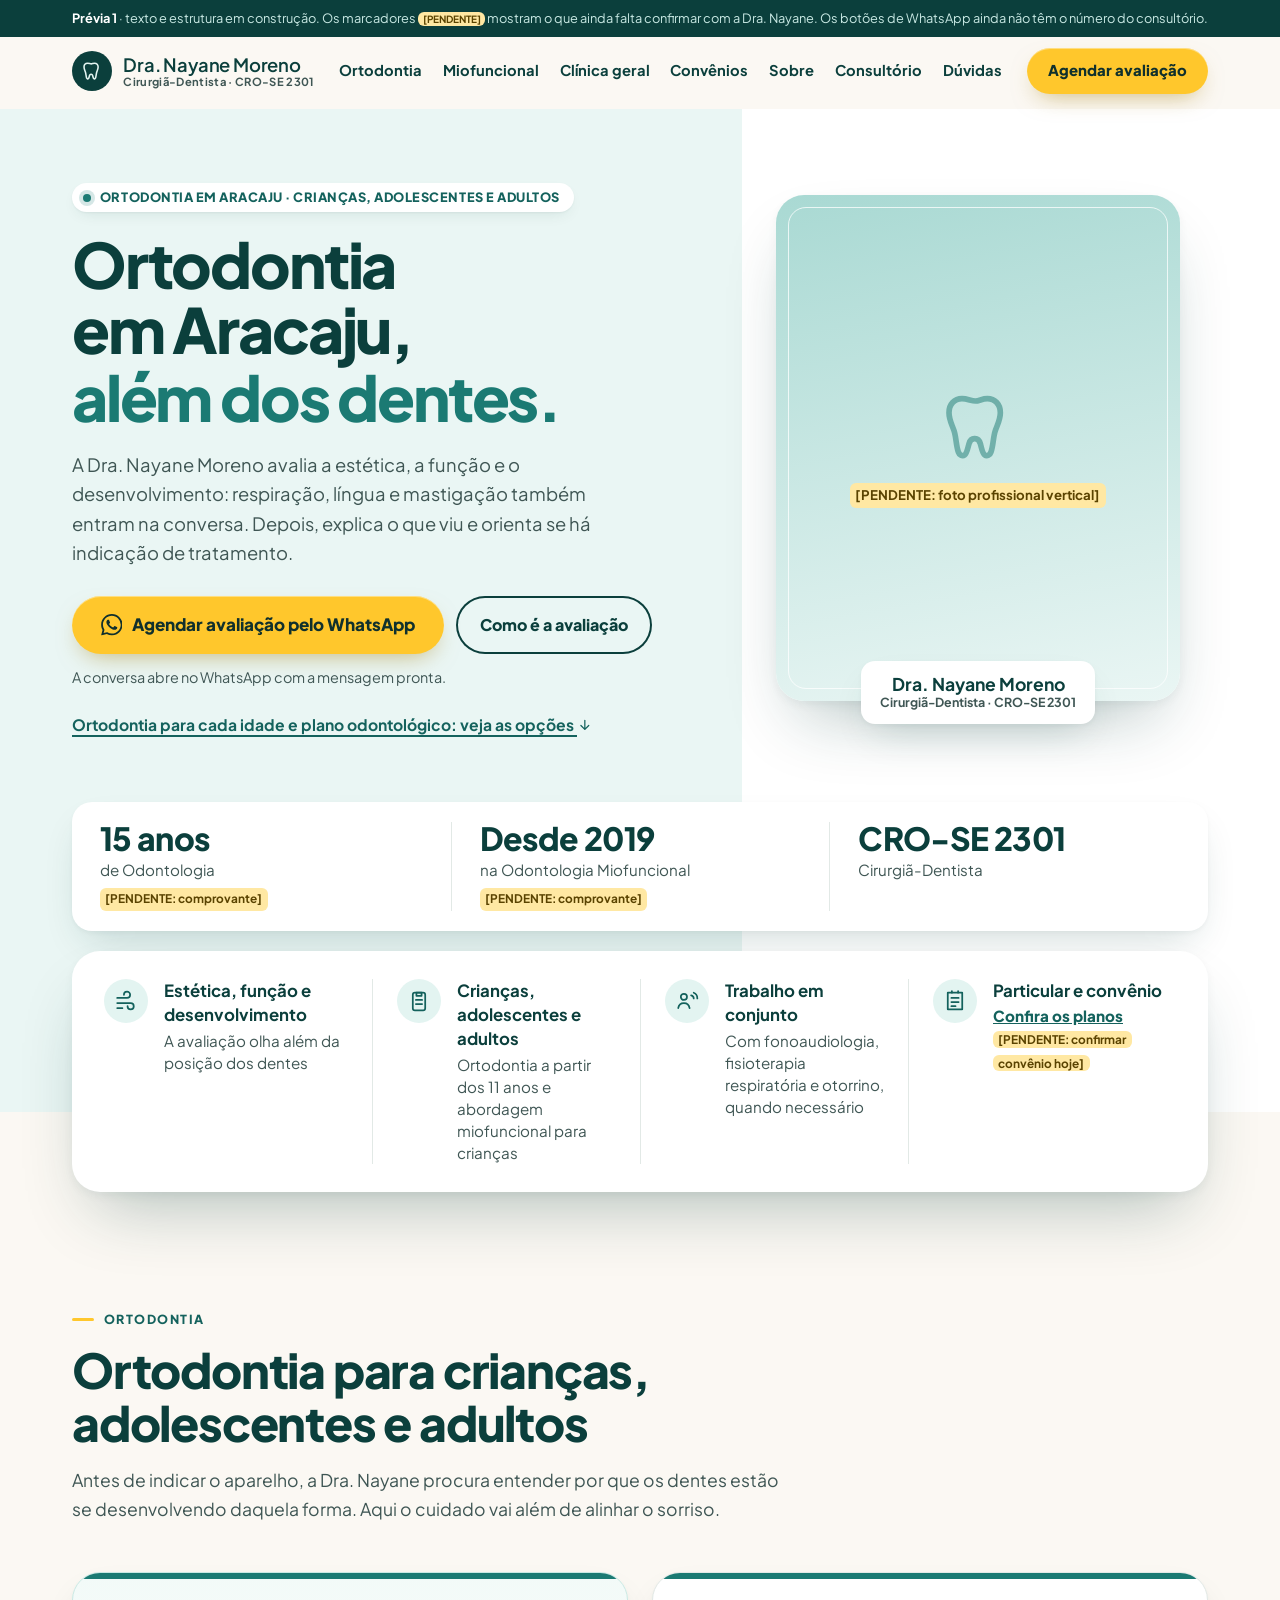
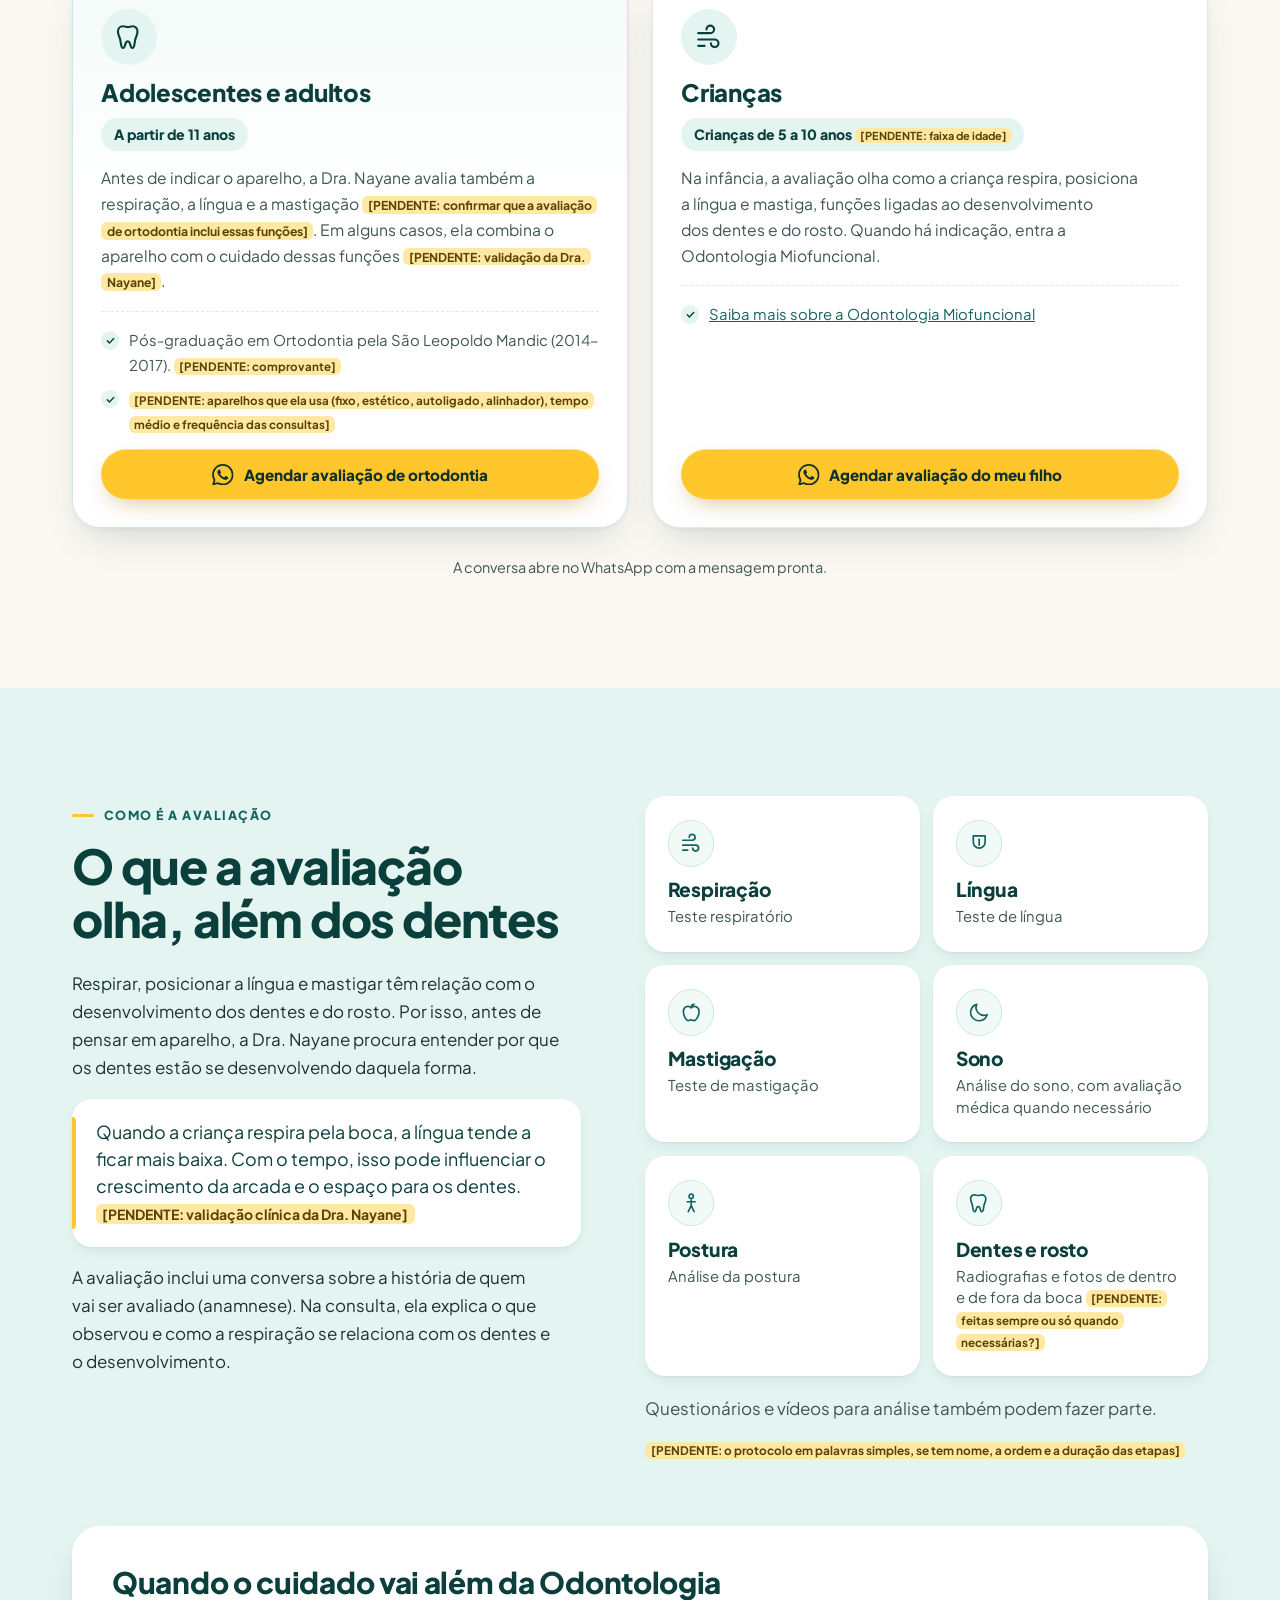
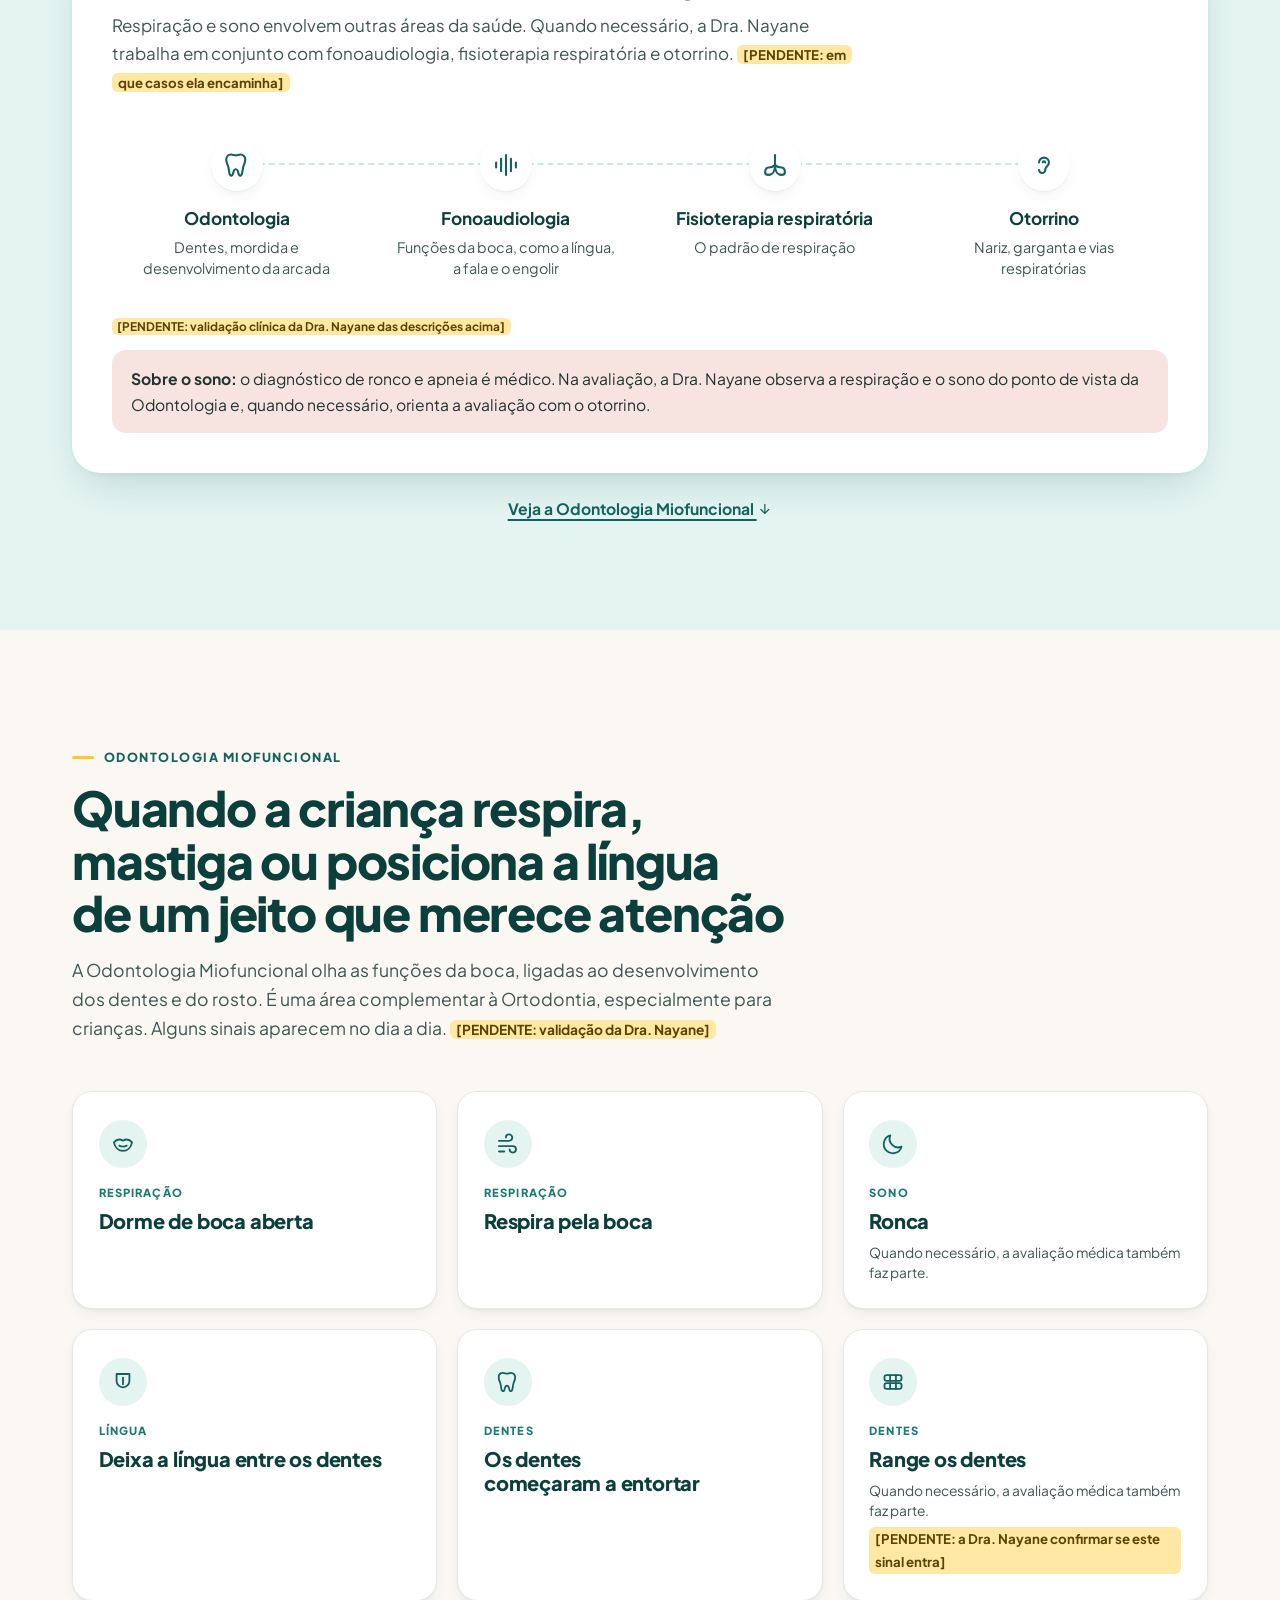
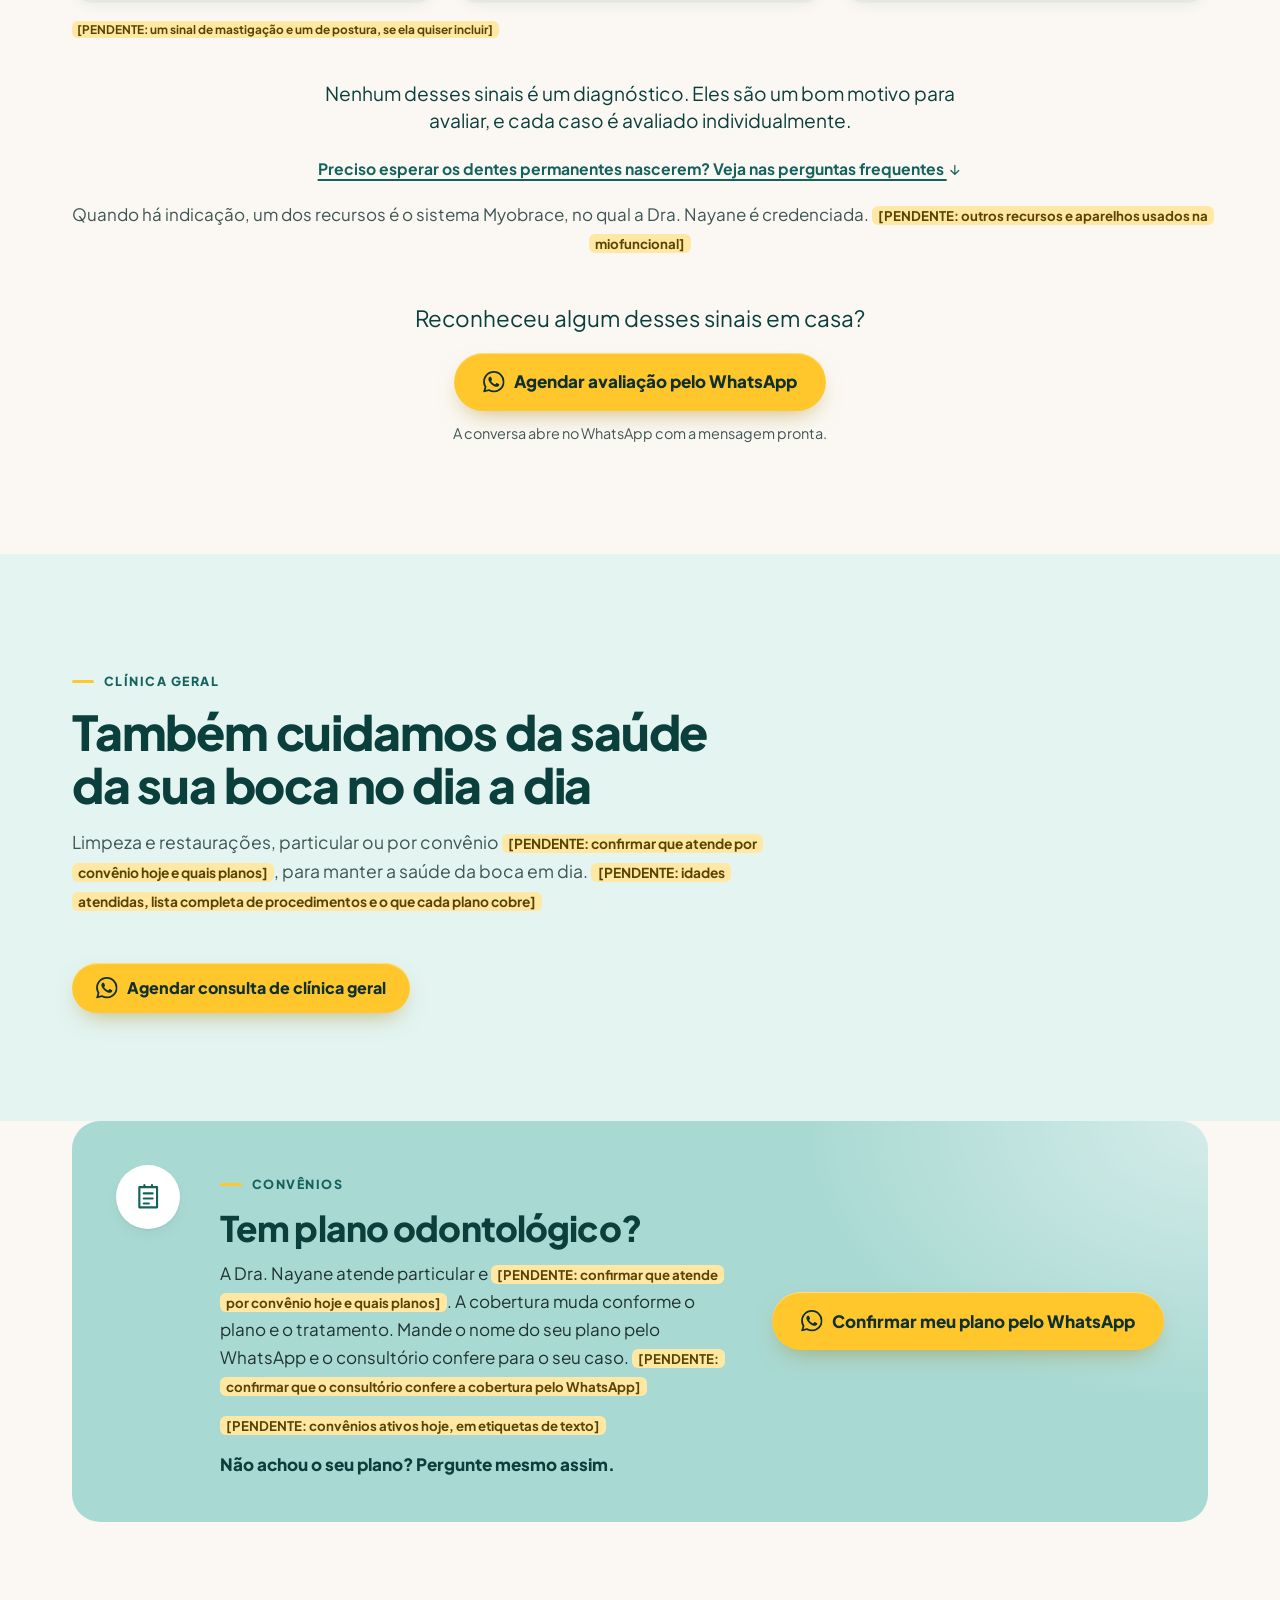
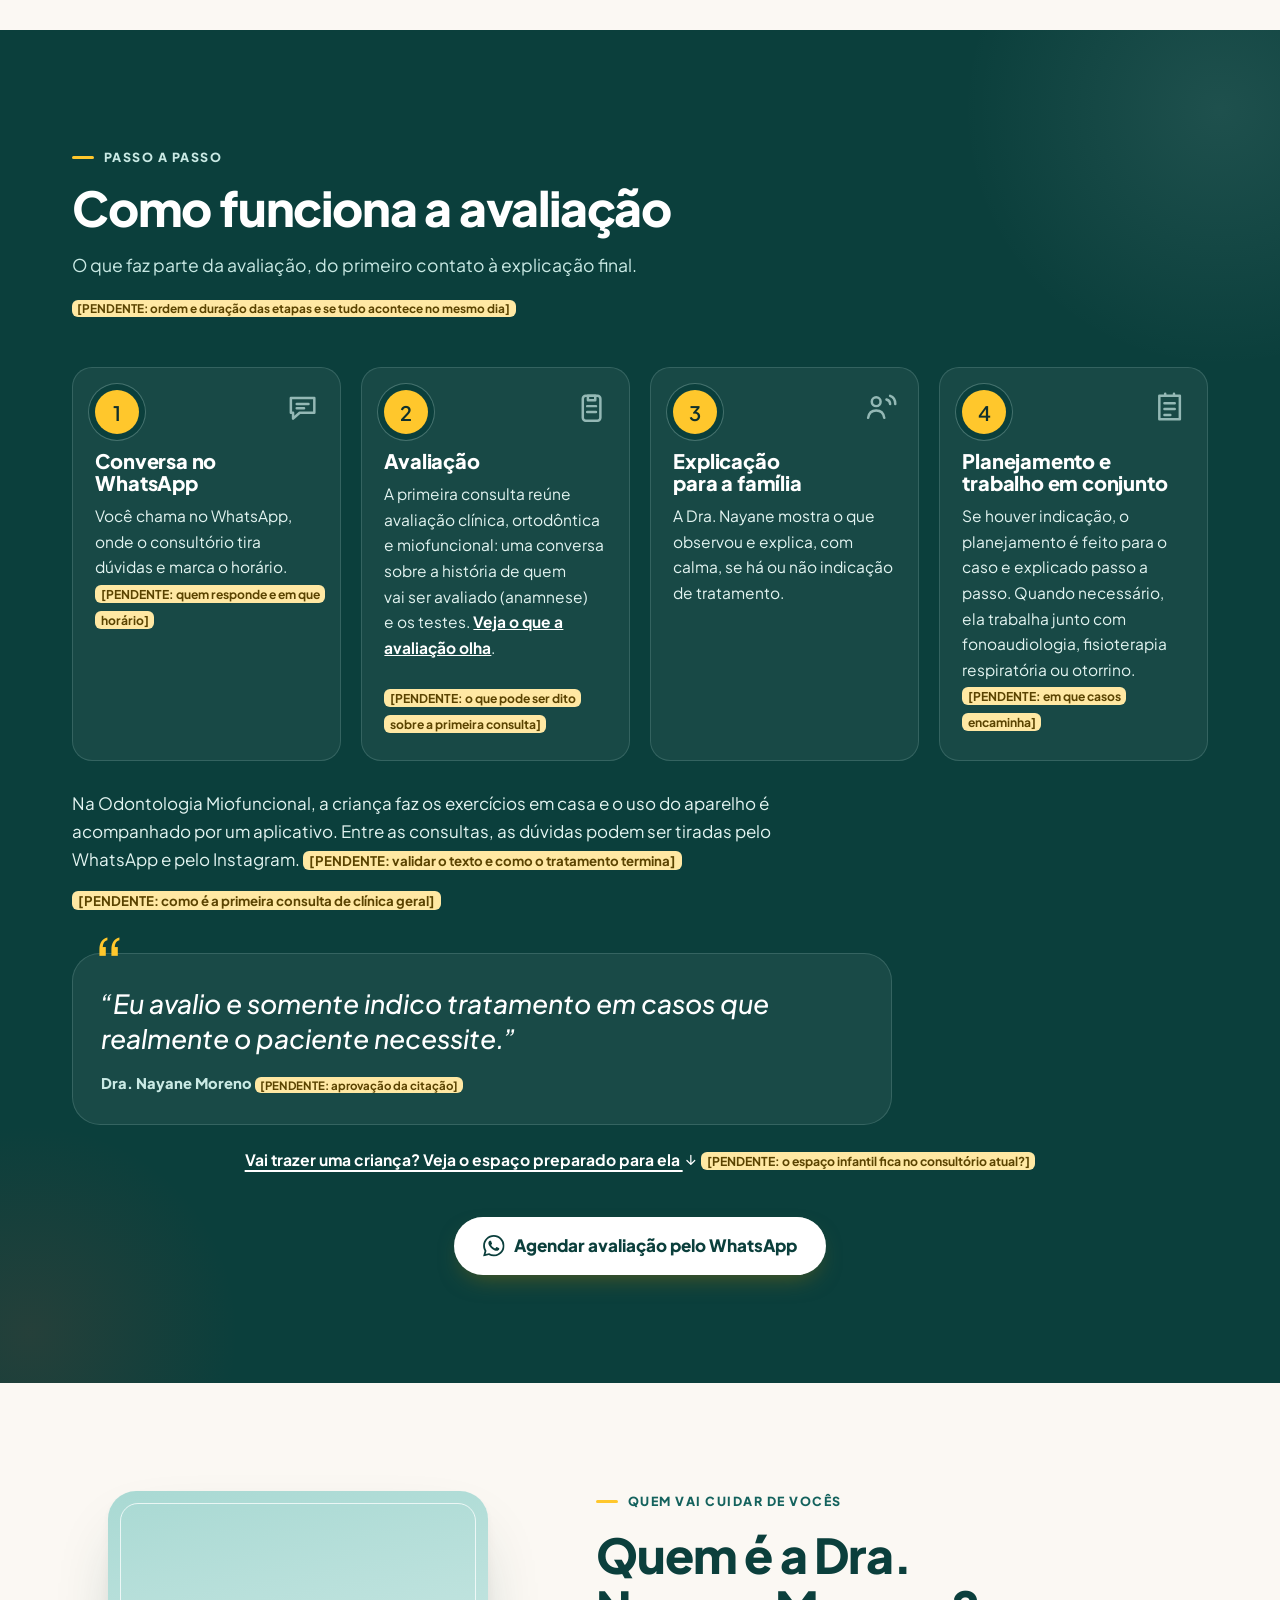
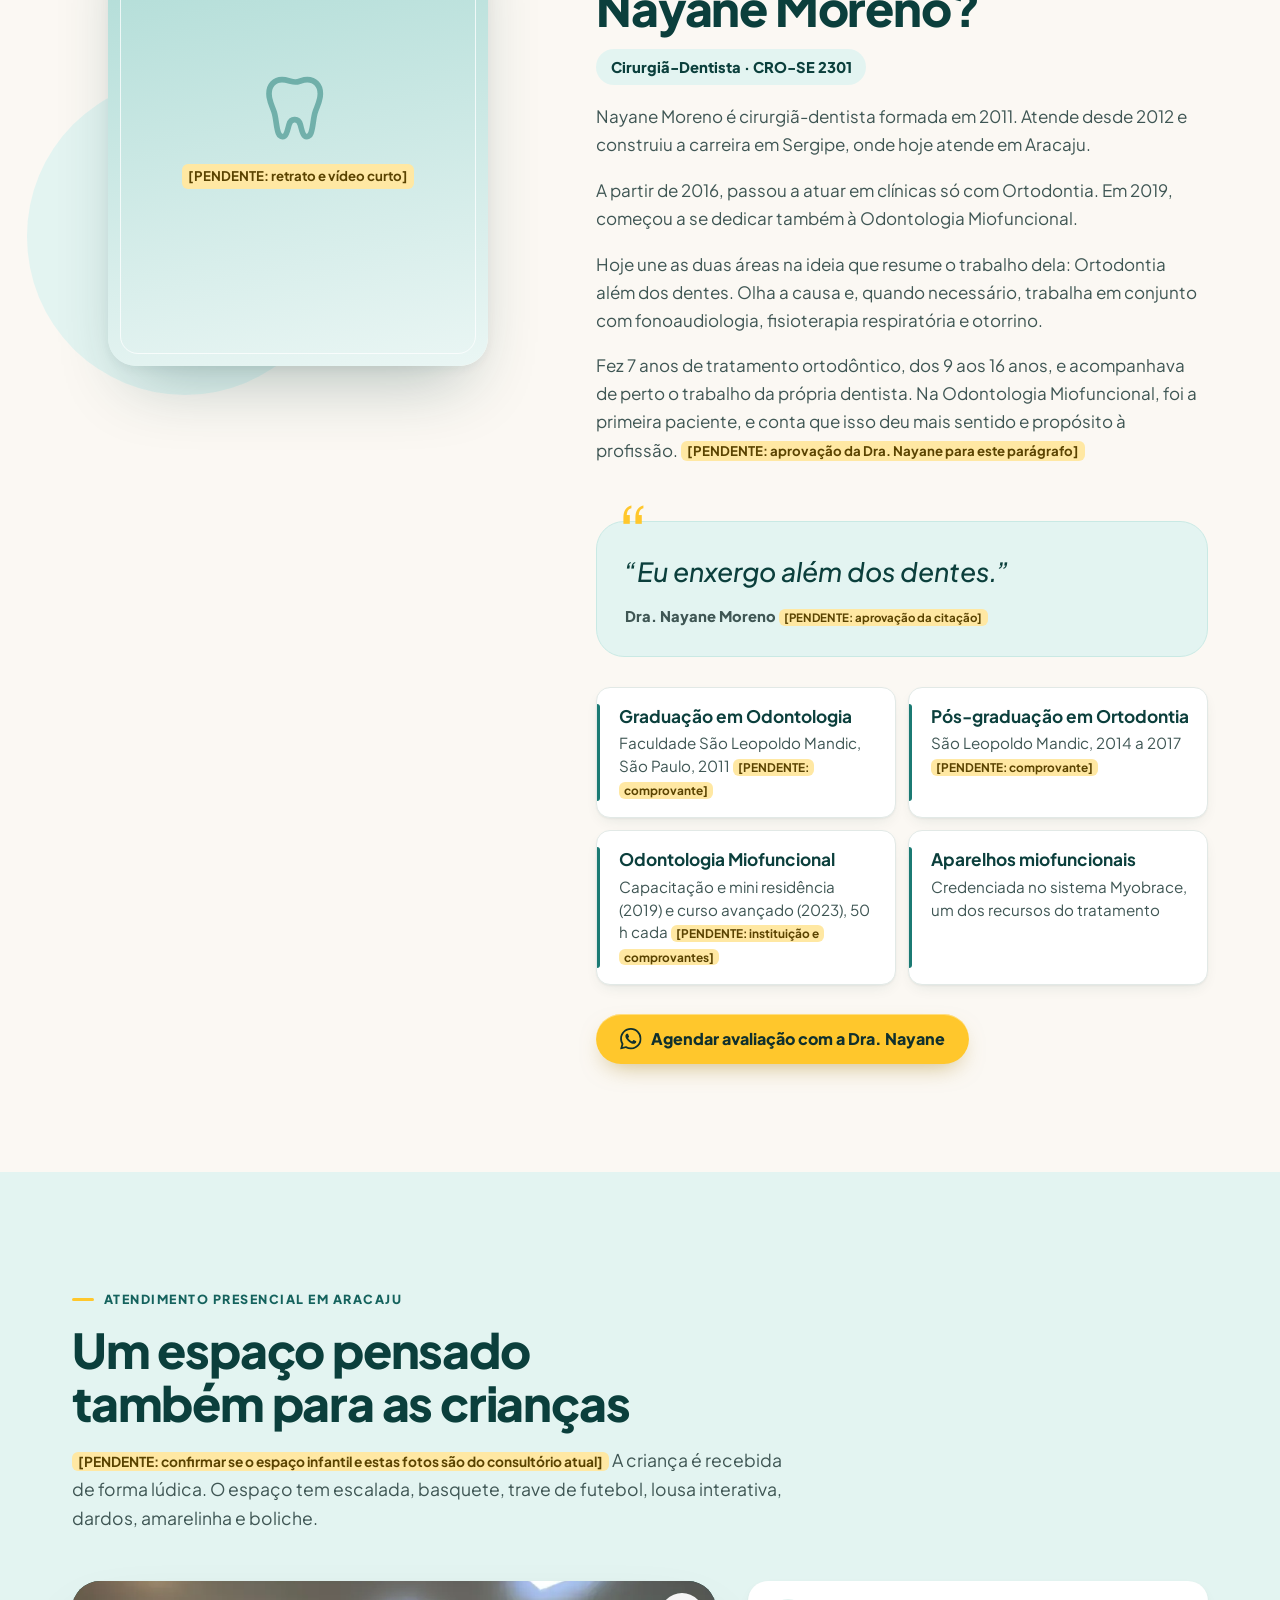
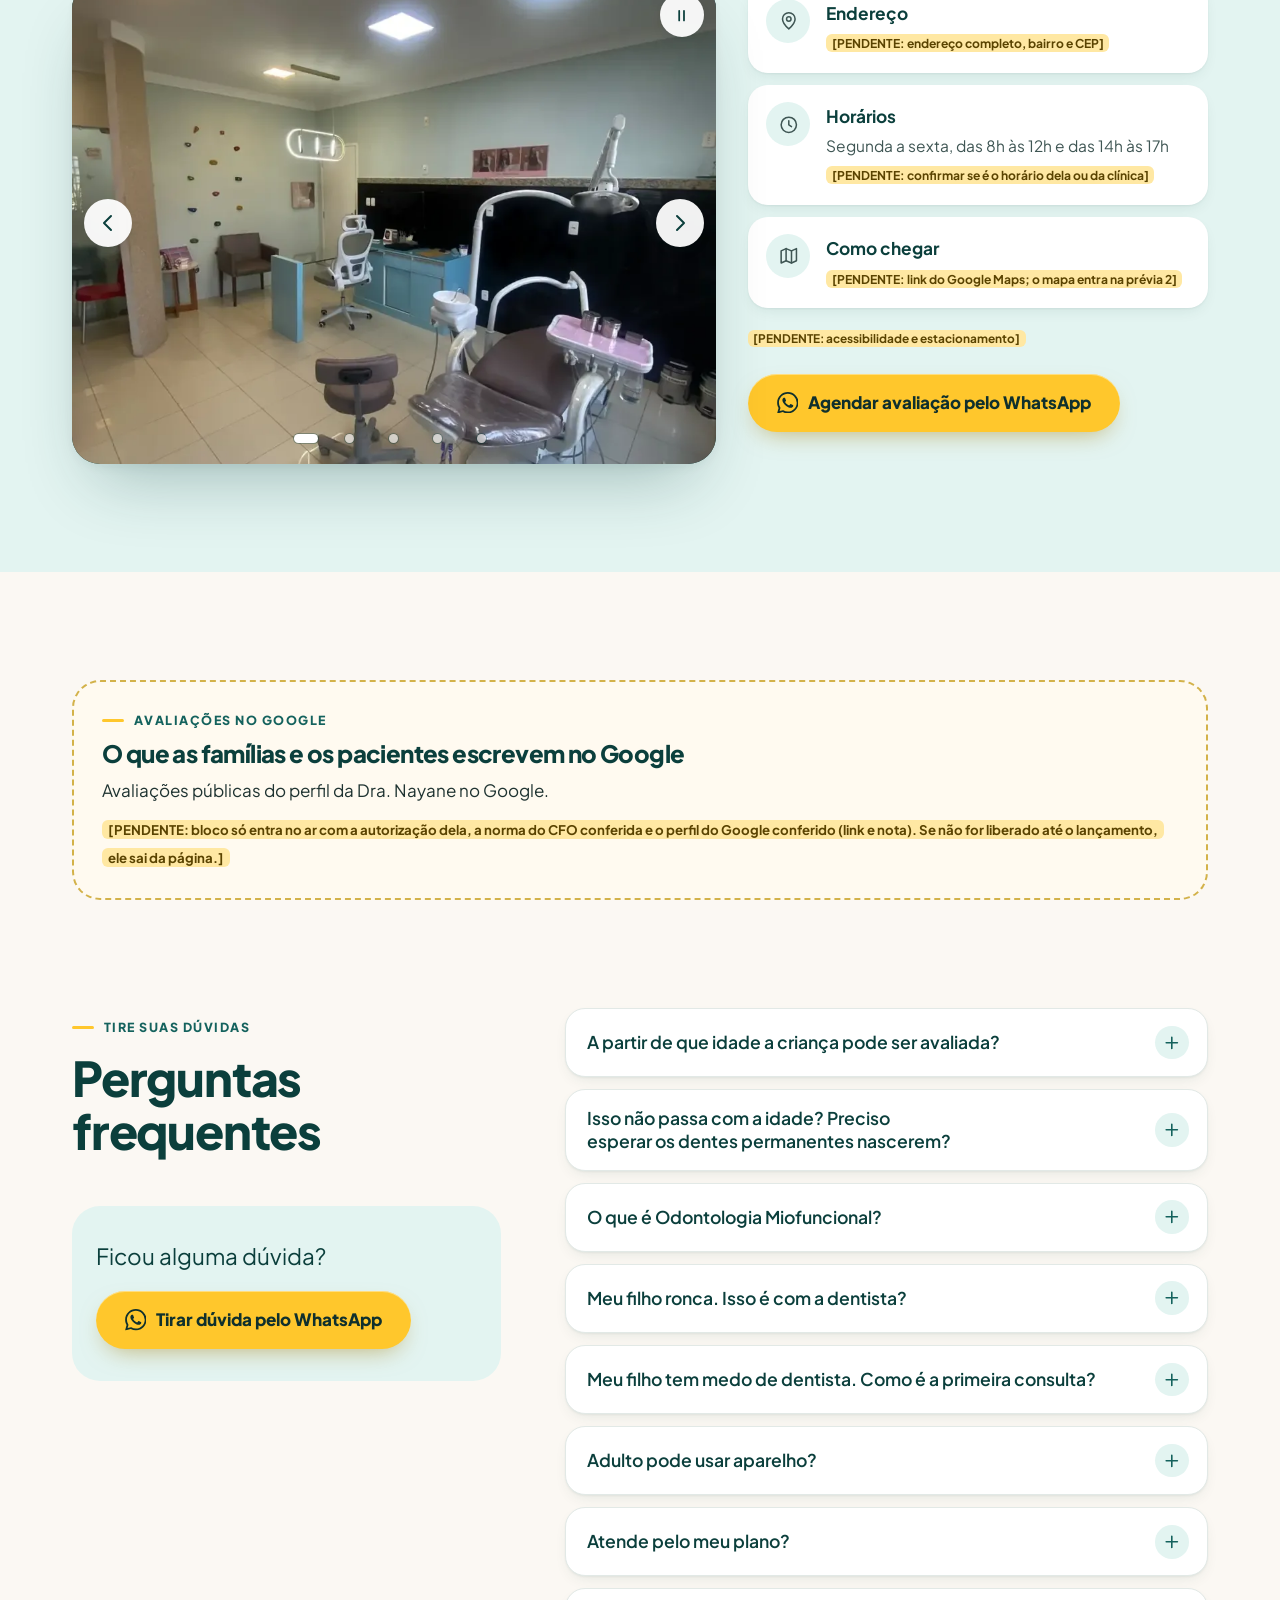
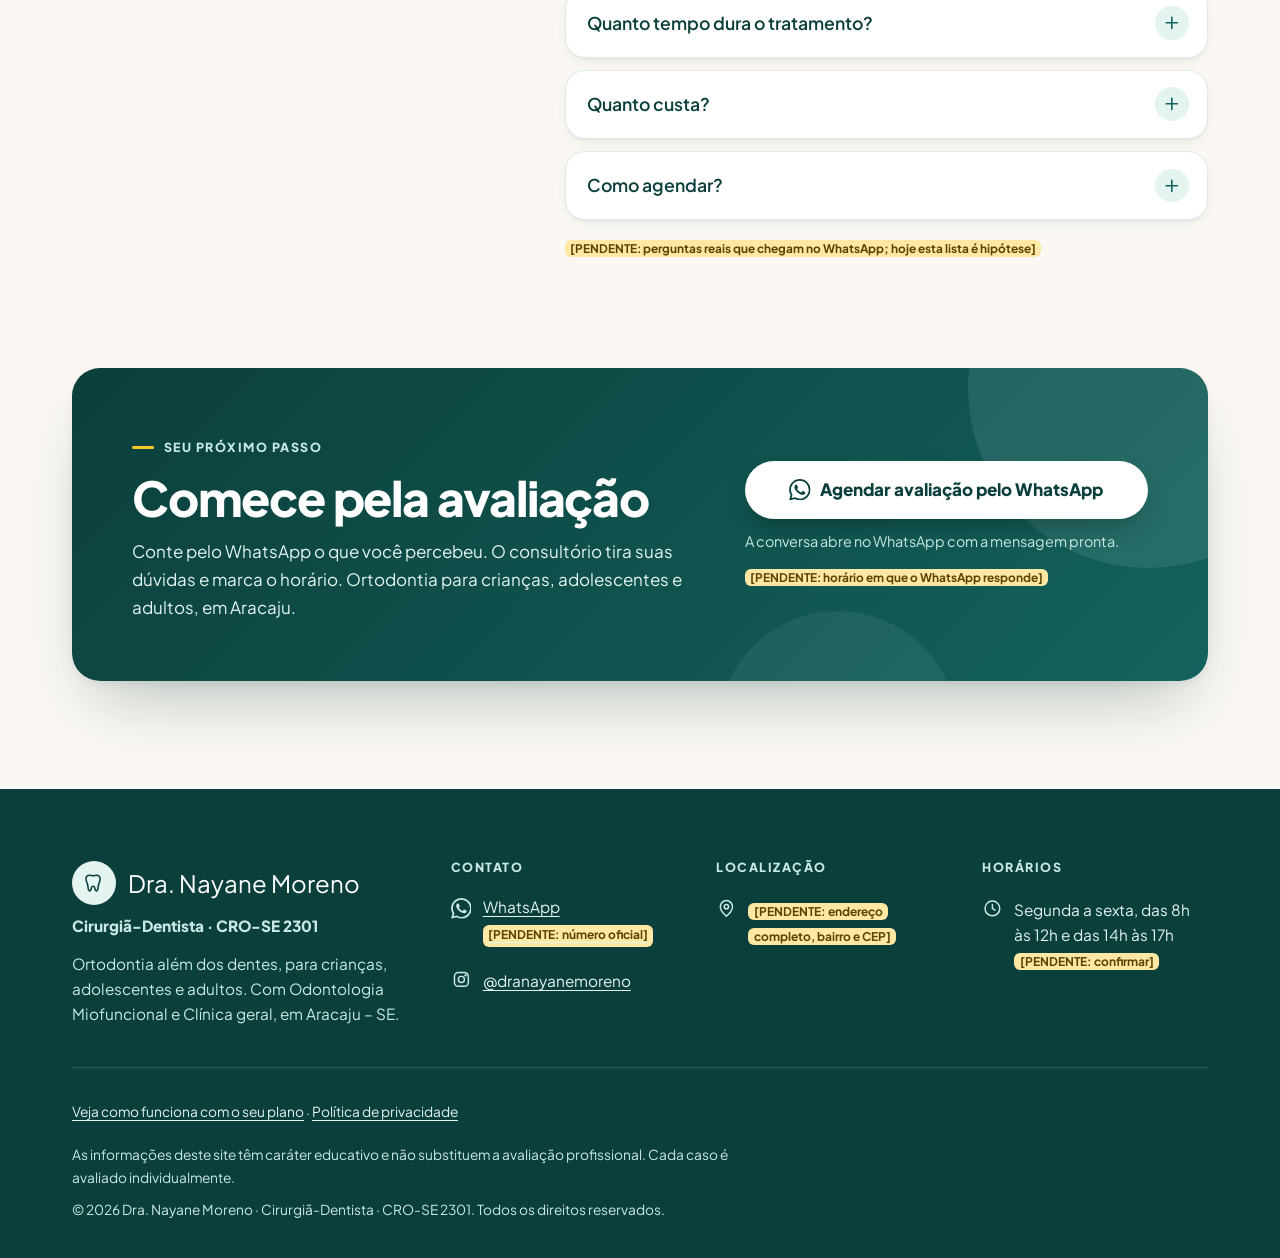
==== commit 66567499: "Aplica o visual recomendado: estrutura do Modelo 2 com as cores do Modelo 4 Fonte sem serifa (Plus J" ====
--- a/index.html
+++ b/index.html
@@ -21,8 +21,8 @@
 
     <link rel="preconnect" href="https://fonts.googleapis.com">
     <link rel="preconnect" href="https://fonts.gstatic.com" crossorigin>
-    <link href="https://fonts.googleapis.com/css2?family=Fraunces:ital,opsz,wght@0,9..144,500;0,9..144,600;1,9..144,500&family=Nunito+Sans:wght@400;600;700;800&display=swap" rel="stylesheet">
-    <link rel="stylesheet" href="styles.css?v=20261031-01">
+    <link href="https://fonts.googleapis.com/css2?family=Plus+Jakarta+Sans:wght@400;500;600;700;800&display=swap" rel="stylesheet">
+    <link rel="stylesheet" href="styles.css?v=20261031-02">
 </head>
 <body>
 
@@ -117,14 +117,11 @@
                         <svg class="icone" aria-hidden="true"><use href="#i-whatsapp"/></svg>
                         Agendar avaliação pelo WhatsApp
                     </a>
+                    <a class="btn btn--contorno" href="#protocolo">Como é a avaliação</a>
                     <!-- Na prévia 2 entra o formulário curto antes do WhatsApp; aí estas notas passam a citar as perguntas. -->
                     <p class="nota-botao">A conversa abre no WhatsApp com a mensagem pronta.</p>
                 </div>
                 <p class="saida"><a href="#ortodontia">Ortodontia para cada idade e plano odontológico: veja as opções <svg class="icone icone--pq" aria-hidden="true"><use href="#i-seta"/></svg></a></p>
-                <ul class="numeros">
-                    <li><strong>15 anos</strong> <span>de Odontologia</span> <mark class="pend">[PENDENTE: comprovante]</mark></li>
-                    <li><strong>Desde 2019</strong> <span>na Odontologia Miofuncional</span> <mark class="pend">[PENDENTE: comprovante]</mark></li>
-                </ul>
             </div>
 
             <div class="topo__visual">
@@ -138,15 +135,15 @@
                     <strong>Dra. Nayane Moreno</strong>
                     <span>Cirurgiã-Dentista · CRO-SE 2301</span>
                 </div>
-                <!-- O que a avaliação olha, em volta da foto -->
-                <ul class="orbita" aria-label="O que a avaliação olha">
-                    <li><svg class="icone" aria-hidden="true"><use href="#i-respira"/></svg>Respiração</li>
-                    <li><svg class="icone" aria-hidden="true"><use href="#i-lingua"/></svg>Língua</li>
-                    <li><svg class="icone" aria-hidden="true"><use href="#i-mastigar"/></svg>Mastigação</li>
-                    <li><svg class="icone" aria-hidden="true"><use href="#i-sono"/></svg>Sono</li>
-                    <li><svg class="icone" aria-hidden="true"><use href="#i-postura"/></svg>Postura</li>
-                </ul>
-            </div>
+            </div>
+        </div>
+
+        <div class="contem">
+                <ul class="numeros">
+                <li><strong>15 anos</strong> <span>de Odontologia</span> <mark class="pend">[PENDENTE: comprovante]</mark></li>
+                <li><strong>Desde 2019</strong> <span>na Odontologia Miofuncional</span> <mark class="pend">[PENDENTE: comprovante]</mark></li>
+                <li><strong>CRO-SE 2301</strong> <span>Cirurgiã-Dentista</span></li>
+            </ul>
         </div>
 
         <div class="contem faixa">
--- a/styles.css
+++ b/styles.css
@@ -18,8 +18,13 @@
     --creme: #fbf8f3;          /* fundo da página */
     --areia: #f5efe6;          /* fundo alternativo, quente */
     --branco: #ffffff;
-    --coral: #c4452d;          /* botão de ação (WhatsApp): contraste 4,96 com texto branco */
+    --coral: #c4452d;          /* destaque pontual (pouco usado) */
     --coral-escuro: #a73823;
+    --acao: #ffc72c;           /* botão de ação (amarelo do Modelo 4): texto escuro, contraste acima de 10 */
+    --acao-escuro: #f2b400;
+    --acao-texto: #10302d;
+    --agua: #a9d9d3;           /* verde-água do Modelo 4 (blocos de fundo) */
+    --agua-50: #eaf6f4;
     --rosa-100: #f7e4e0;
     --rosa-200: #efd0c9;
     --texto: #1f3331;
@@ -29,8 +34,8 @@
     --pend-texto: #5a4300;
 
     /* Tipografia */
-    --fonte-titulo: "Fraunces", Georgia, "Times New Roman", serif;
-    --fonte-texto: "Nunito Sans", system-ui, -apple-system, "Segoe UI", Roboto, sans-serif;
+    --fonte-titulo: "Plus Jakarta Sans", system-ui, -apple-system, "Segoe UI", Roboto, sans-serif;
+    --fonte-texto: "Plus Jakarta Sans", system-ui, -apple-system, "Segoe UI", Roboto, sans-serif;
 
     /* Forma */
     --raio-g: 28px;            /* cartões grandes e blocos */
@@ -146,26 +151,28 @@
     padding: .8rem 1.5rem;
     border: 0;
     border-radius: 999px;
-    background: var(--coral);
-    color: var(--branco);
+    background: var(--acao);
+    color: var(--acao-texto);
     font-weight: 800;
     font-size: 1rem;
     line-height: 1.25;
     text-align: center;
     text-decoration: none;
     cursor: pointer;
-    box-shadow: 0 1px 0 rgba(255, 255, 255, .25) inset, 0 10px 24px -8px rgba(196, 69, 45, .55);
+    box-shadow: 0 1px 0 rgba(255, 255, 255, .4) inset, 0 10px 24px -10px rgba(160, 120, 0, .55);
     transition: transform .2s var(--ease), background-color .2s var(--ease), box-shadow .2s var(--ease);
 }
 .btn .icone { width: 1.35rem; height: 1.35rem; }
 .btn--grande { min-height: 58px; padding: .95rem 1.25rem; font-size: 1rem; }
 @media (min-width: 480px) { .btn--grande { padding-inline: 1.8rem; font-size: 1.0625rem; } }
 .btn--claro { background: var(--branco); color: var(--verde-900); box-shadow: 0 12px 28px -10px rgba(0, 0, 0, .35); }
+.btn--contorno { background: transparent; color: var(--verde-900); box-shadow: inset 0 0 0 2px var(--verde-900); }
+@media (hover: hover) { .btn--contorno:hover { background: var(--verde-900); color: var(--branco); box-shadow: none; } }
 .btn--menu { display: none; }
 .btn--menu-mobile { width: 100%; margin-top: 1.5rem; }
 
 @media (hover: hover) {
-    .btn:hover { background: var(--coral-escuro); transform: translateY(-2px); box-shadow: 0 1px 0 rgba(255, 255, 255, .2) inset, 0 16px 30px -10px rgba(196, 69, 45, .6); }
+    .btn:hover { background: var(--acao-escuro); transform: translateY(-2px); box-shadow: 0 1px 0 rgba(255, 255, 255, .3) inset, 0 16px 30px -12px rgba(160, 120, 0, .6); }
     .btn--claro:hover { background: var(--menta-100); }
 }
 .btn:active { transform: translateY(0); }
@@ -176,7 +183,7 @@
 
 .saida { margin-top: 1.4rem; font-size: .98rem; }
 .saida a { font-weight: 700; text-decoration-thickness: 1.5px; text-underline-offset: 4px; }
-.saida a:hover { color: var(--coral); }
+.saida a:hover { color: var(--verde-900); }
 .saida--centro { text-align: center; }
 .saida--clara a { color: var(--branco); }
 .saida--clara a:hover { color: var(--menta-200); }
@@ -221,7 +228,7 @@
 .marca__reg { font-size: .7rem; font-weight: 700; letter-spacing: .03em; color: var(--texto-suave); }
 
 .progresso { height: 3px; background: transparent; overflow: hidden; }
-.progresso span { display: block; height: 100%; width: 100%; background: linear-gradient(90deg, var(--verde-600), var(--coral)); transform: scaleX(0); transform-origin: left; }
+.progresso span { display: block; height: 100%; width: 100%; background: linear-gradient(90deg, var(--verde-600), var(--acao)); transform: scaleX(0); transform-origin: left; }
 
 .menu-botao {
     display: inline-flex;
@@ -282,7 +289,7 @@
     text-decoration: none;
 }
 .menu__lista a::after { content: "→"; font-family: var(--fonte-texto); font-size: 1.1rem; color: var(--verde-600); }
-.menu__lista a[aria-current="true"] { color: var(--coral); }
+.menu__lista a[aria-current="true"] { color: var(--verde-600); }
 body.menu-aberto { overflow: hidden; }
 
 @media (min-width: 1200px) {
@@ -318,9 +325,9 @@
     width: 58px;
     height: 58px;
     border-radius: 50%;
-    background: var(--coral);
-    color: var(--branco);
-    box-shadow: 0 12px 26px -8px rgba(196, 69, 45, .6);
+    background: var(--acao);
+    color: var(--acao-texto);
+    box-shadow: 0 12px 26px -8px rgba(160, 120, 0, .55);
     isolation: isolate;
 }
 /* Pulso: um anel que cresce e some (anima só transform e opacity) */
@@ -330,7 +337,7 @@
     inset: 0;
     z-index: -1;
     border-radius: 50%;
-    background: var(--coral);
+    background: var(--acao);
     animation: pulso 2.8s ease-out infinite;
 }
 .flutuante[hidden] { display: none; }
@@ -358,10 +365,10 @@
     text-transform: uppercase;
     color: var(--verde-700);
 }
-.rotulo::before { content: ""; width: 22px; height: 2px; border-radius: 2px; background: var(--coral); }
+.rotulo::before { content: ""; width: 22px; height: 3px; border-radius: 2px; background: var(--acao); }
 .rotulo--claro, .secao--escura .rotulo { color: var(--menta-200); }
 
-h1, h2, h3 { font-family: var(--fonte-titulo); color: var(--verde-900); line-height: 1.12; font-weight: 600; letter-spacing: -.015em; text-wrap: balance; }
+h1, h2, h3 { font-family: var(--fonte-titulo); color: var(--verde-900); line-height: 1.1; font-weight: 800; letter-spacing: -.025em; text-wrap: balance; }
 h2 { font-size: clamp(1.9rem, 4.2vw + .7rem, 3rem); }
 h3 { font-size: 1.2rem; letter-spacing: -.01em; }
 .secao__sub { margin-top: 1rem; font-size: 1.1rem; color: var(--texto-suave); }
@@ -390,12 +397,9 @@
     position: absolute;
     inset: 0 0 5rem 0;
     z-index: -1;
-    background:
-        radial-gradient(55% 60% at 88% 18%, rgba(201, 233, 228, .95), transparent 70%),
-        radial-gradient(45% 50% at 0% 95%, rgba(247, 228, 224, .9), transparent 70%),
-        var(--menta-50);
-    border-radius: 0 0 clamp(28px, 6vw, 64px) clamp(28px, 6vw, 64px);
-}
+    background: var(--agua-50);
+}
+@media (min-width: 960px) { .topo::before { background: linear-gradient(90deg, var(--agua-50) 0 58%, var(--branco) 58%); } }
 .topo__grade { display: grid; gap: 3rem; padding-bottom: 3rem; }
 
 .selo {
@@ -413,46 +417,41 @@
     color: var(--verde-700);
 }
 @media (min-width: 640px) { .selo { font-size: .8rem; letter-spacing: .04em; text-transform: uppercase; } }
-.selo__ponto { width: 8px; height: 8px; border-radius: 50%; background: var(--coral); box-shadow: 0 0 0 4px rgba(196, 69, 45, .15); flex: none; }
-
-h1 { font-size: clamp(2.35rem, 7vw + .6rem, 4.1rem); line-height: 1.04; letter-spacing: -.025em; }
-h1 em { display: block; margin-top: .1em; font-style: italic; font-weight: 500; color: var(--coral); }
+.selo__ponto { width: 8px; height: 8px; border-radius: 50%; background: var(--verde-600); box-shadow: 0 0 0 4px rgba(27, 122, 115, .18); flex: none; }
+
+h1 { font-size: clamp(2.3rem, 6vw + .6rem, 3.9rem); line-height: 1.04; letter-spacing: -.035em; }
+h1 em { display: block; margin-top: .05em; font-style: normal; color: var(--verde-600); }
 .topo__sub { margin: 1.25rem 0 1.75rem; font-size: 1.15rem; line-height: 1.6; color: var(--texto-suave); max-width: 540px; }
+.topo__acao { display: flex; flex-wrap: wrap; gap: .75rem; }
 .topo__acao .btn { width: 100%; max-width: 420px; }
-
-.numeros { display: flex; flex-wrap: wrap; gap: 1rem 2rem; margin-top: 2rem; padding-top: 1.5rem; border-top: 1px solid rgba(11, 63, 60, .12); }
-.numeros li { flex: 1 1 140px; display: flex; flex-direction: column; gap: .1rem; font-size: .95rem; color: var(--texto-suave); }
-.numeros strong { font-family: var(--fonte-titulo); font-size: 1.9rem; font-weight: 600; line-height: 1.05; color: var(--verde-900); letter-spacing: -.02em; }
+.topo__acao .nota-botao { flex-basis: 100%; margin-top: 0; }
+@media (min-width: 480px) { .topo__acao .btn { width: auto; } }
+
+.numeros { display: grid; grid-template-columns: 1fr; gap: 0; margin: 0 0 1.25rem; padding: .25rem 1.25rem; border-radius: var(--raio); background: var(--branco); box-shadow: var(--sombra); }
+.numeros li + li { border-top: 1px solid var(--linha); }
+
+.numeros li { display: flex; flex-direction: column; gap: .1rem; padding: 1rem 0; font-size: .95rem; color: var(--texto-suave); }
+.numeros strong { font-family: var(--fonte-titulo); font-size: 2rem; font-weight: 800; line-height: 1.05; color: var(--verde-900); letter-spacing: -.02em; }
 .numeros mark { align-self: flex-start; margin-top: .3rem; }
+@media (min-width: 640px) { .numeros { grid-template-columns: repeat(3, 1fr); padding: 1.25rem 0; } .numeros > li { padding: 0 1.75rem; } .numeros > li + li { border-top: 0; border-left: 1px solid var(--linha); } }
 
 /* Foto em arco, com os temas da avaliação em volta */
 .topo__visual { position: relative; width: 100%; max-width: 440px; margin-inline: auto; }
-.topo__visual::before {
-    content: "";
-    position: absolute;
-    z-index: -1;
-    width: 78%;
-    aspect-ratio: 1;
-    right: -8%;
-    top: -5%;
-    border-radius: 50%;
-    background: radial-gradient(circle at 30% 30%, var(--rosa-200), var(--rosa-100) 70%);
-    opacity: .8;
-}
+.topo__visual::before { content: none; }
 .arco {
     position: relative;
     display: grid;
     place-items: center;
     align-content: center;
     gap: 1rem;
-    width: 78%;
+    width: 88%;
     margin-inline: auto;
     aspect-ratio: 4 / 5;
     padding: 1.5rem;
     overflow: hidden;
     text-align: center;
-    border-radius: 999px 999px var(--raio-g) var(--raio-g);
-    background: linear-gradient(170deg, var(--menta-200) 0%, #dcefe9 45%, var(--rosa-100) 100%);
+    border-radius: var(--raio-g);
+    background: linear-gradient(170deg, var(--agua) 0%, var(--agua-50) 100%);
     box-shadow: var(--sombra-g);
 }
 /* Contorno fino por dentro do arco */
@@ -461,7 +460,7 @@
     position: absolute;
     inset: 12px;
     border: 1.5px solid rgba(255, 255, 255, .75);
-    border-radius: 999px 999px calc(var(--raio-g) - 10px) calc(var(--raio-g) - 10px);
+    border-radius: calc(var(--raio-g) - 10px);
     pointer-events: none;
 }
 .arco img { position: absolute; inset: 0; width: 100%; height: 100%; object-fit: cover; }
@@ -558,7 +557,7 @@
 }
 .icone--sinal { width: 3rem; height: 3rem; padding: .7rem; margin-bottom: .5rem; }
 .sinal h3 { font-size: 1.1rem; line-height: 1.2; }
-.sinal__funcao { align-self: flex-start; order: -1; margin-bottom: .1rem; font-size: .7rem; font-weight: 800; letter-spacing: .1em; text-transform: uppercase; color: var(--coral-escuro); }
+.sinal__funcao { align-self: flex-start; order: -1; margin-bottom: .1rem; font-size: .7rem; font-weight: 800; letter-spacing: .1em; text-transform: uppercase; color: var(--verde-600); }
 .sinal__nota { font-size: .86rem; line-height: 1.45; color: var(--texto-suave); margin-top: .2rem; }
 .sinal .icone--sinal { order: -2; }
 @media (hover: hover) {
@@ -583,7 +582,7 @@
     line-height: 1.5;
     color: var(--verde-900);
 }
-.ponte::before { content: ""; position: absolute; left: 0; top: 1.1rem; bottom: 1.1rem; width: 4px; border-radius: 0 4px 4px 0; background: var(--coral); }
+.ponte::before { content: ""; position: absolute; left: 0; top: 1.1rem; bottom: 1.1rem; width: 4px; border-radius: 0 4px 4px 0; background: var(--acao); }
 .ponte mark { font-family: var(--fonte-texto); }
 .testes { display: grid; grid-template-columns: 1fr 1fr; gap: .85rem; }
 .teste {
@@ -685,10 +684,10 @@
     padding: clamp(1.75rem, 4vw, 2.75rem);
     border-radius: var(--raio-g);
     background:
-        radial-gradient(60% 120% at 100% 0%, rgba(255, 255, 255, .55), transparent 60%),
-        var(--rosa-100);
-}
-.convenios__icone { width: 4rem; height: 4rem; background: var(--branco); color: var(--coral-escuro); box-shadow: var(--sombra-pq); }
+        radial-gradient(60% 120% at 100% 0%, rgba(255, 255, 255, .5), transparent 60%),
+        var(--agua);
+}
+.convenios__icone { width: 4rem; height: 4rem; background: var(--branco); color: var(--verde-700); box-shadow: var(--sombra-pq); }
 .convenios__icone .icone { width: 1.9rem; height: 1.9rem; }
 .convenios h2 { font-size: clamp(1.6rem, 3vw + .6rem, 2.2rem); margin-bottom: .7rem; }
 .convenios p + p { margin-top: .7rem; }
@@ -725,8 +724,8 @@
     width: 44px;
     height: 44px;
     border-radius: 50%;
-    background: var(--coral);
-    color: var(--branco);
+    background: var(--acao);
+    color: var(--acao-texto);
     font-family: var(--fonte-titulo);
     font-size: 1.25rem;
     font-weight: 600;
@@ -747,7 +746,7 @@
     border: 1px solid rgba(201, 233, 228, .16);
     border-radius: var(--raio-g);
 }
-.citacao::before { content: "“"; position: absolute; top: -.35em; left: 1.25rem; font-family: var(--fonte-titulo); font-size: 5rem; line-height: 1; color: var(--coral); }
+.citacao::before { content: "“"; position: absolute; top: -.35em; left: 1.25rem; font-family: var(--fonte-titulo); font-size: 5rem; line-height: 1; color: var(--acao); }
 .citacao p { font-family: var(--fonte-titulo); font-size: clamp(1.3rem, 1.5vw + .9rem, 1.65rem); font-style: italic; font-weight: 500; line-height: 1.35; color: var(--branco); }
 .citacao footer { margin-top: .9rem; font-size: .92rem; font-weight: 800; color: var(--menta-200); }
 .citacao--clara { background: var(--menta-100); border-color: var(--menta-200); }
@@ -822,7 +821,7 @@
 .faq__item.aberto { border-color: var(--menta-200); box-shadow: var(--sombra); }
 .faq__pergunta { display: flex; align-items: center; justify-content: space-between; gap: 1rem; width: 100%; min-height: 60px; padding: 1.05rem 1.15rem 1.05rem 1.35rem; background: none; border: 0; text-align: left; font-family: var(--fonte-titulo); font-size: 1.1rem; font-weight: 600; line-height: 1.3; color: var(--verde-900); cursor: pointer; }
 .faq__pergunta .icone { width: 2.1rem; height: 2.1rem; padding: .45rem; border-radius: 50%; background: var(--menta-100); color: var(--verde-700); transition: transform .3s var(--ease), background-color .2s, color .2s; }
-.faq__pergunta[aria-expanded="true"] .icone { transform: rotate(45deg); background: var(--coral); color: var(--branco); }
+.faq__pergunta[aria-expanded="true"] .icone { transform: rotate(45deg); background: var(--acao); color: var(--acao-texto); }
 .faq__resposta { display: grid; grid-template-rows: 0fr; visibility: hidden; transition: grid-template-rows .3s var(--ease), visibility .3s; }
 .faq__resposta > div { overflow: hidden; padding-inline: 1.35rem; }
 .faq__resposta p { padding-bottom: 1.15rem; color: var(--texto-suave); }
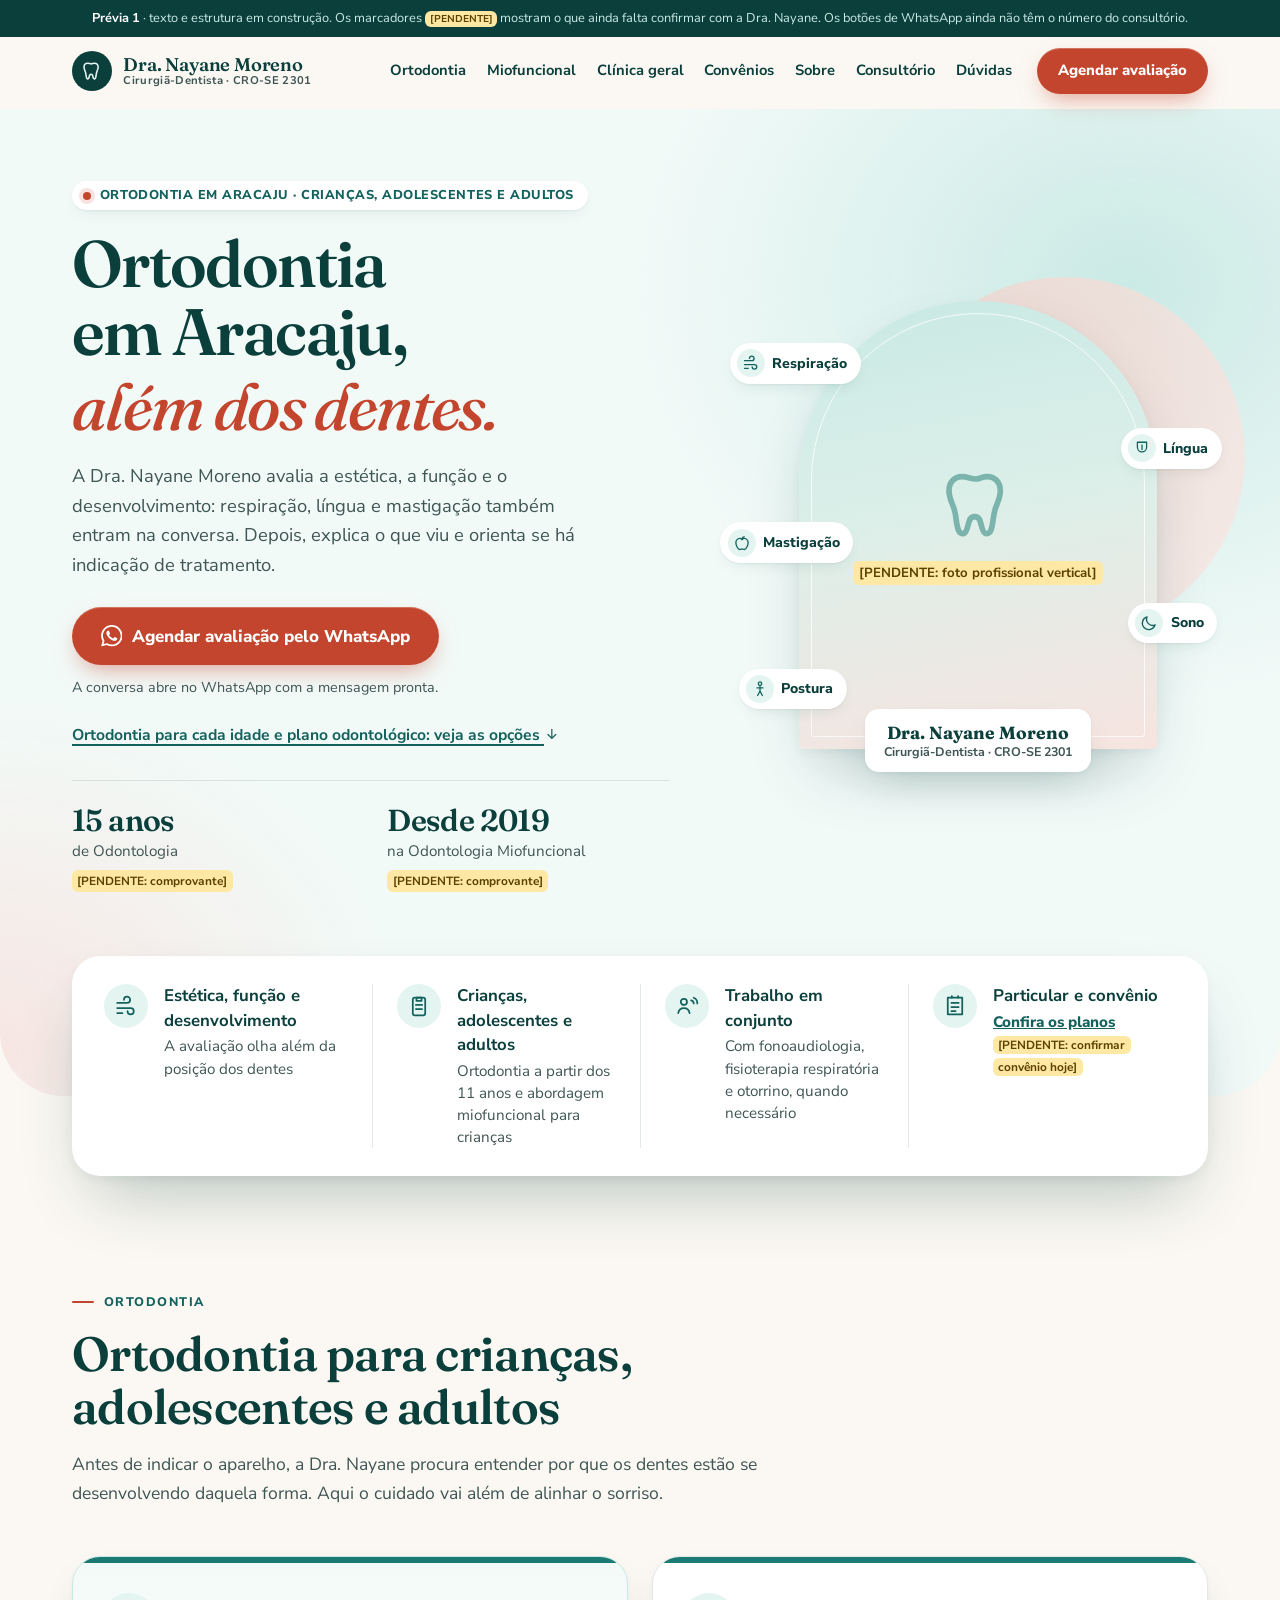
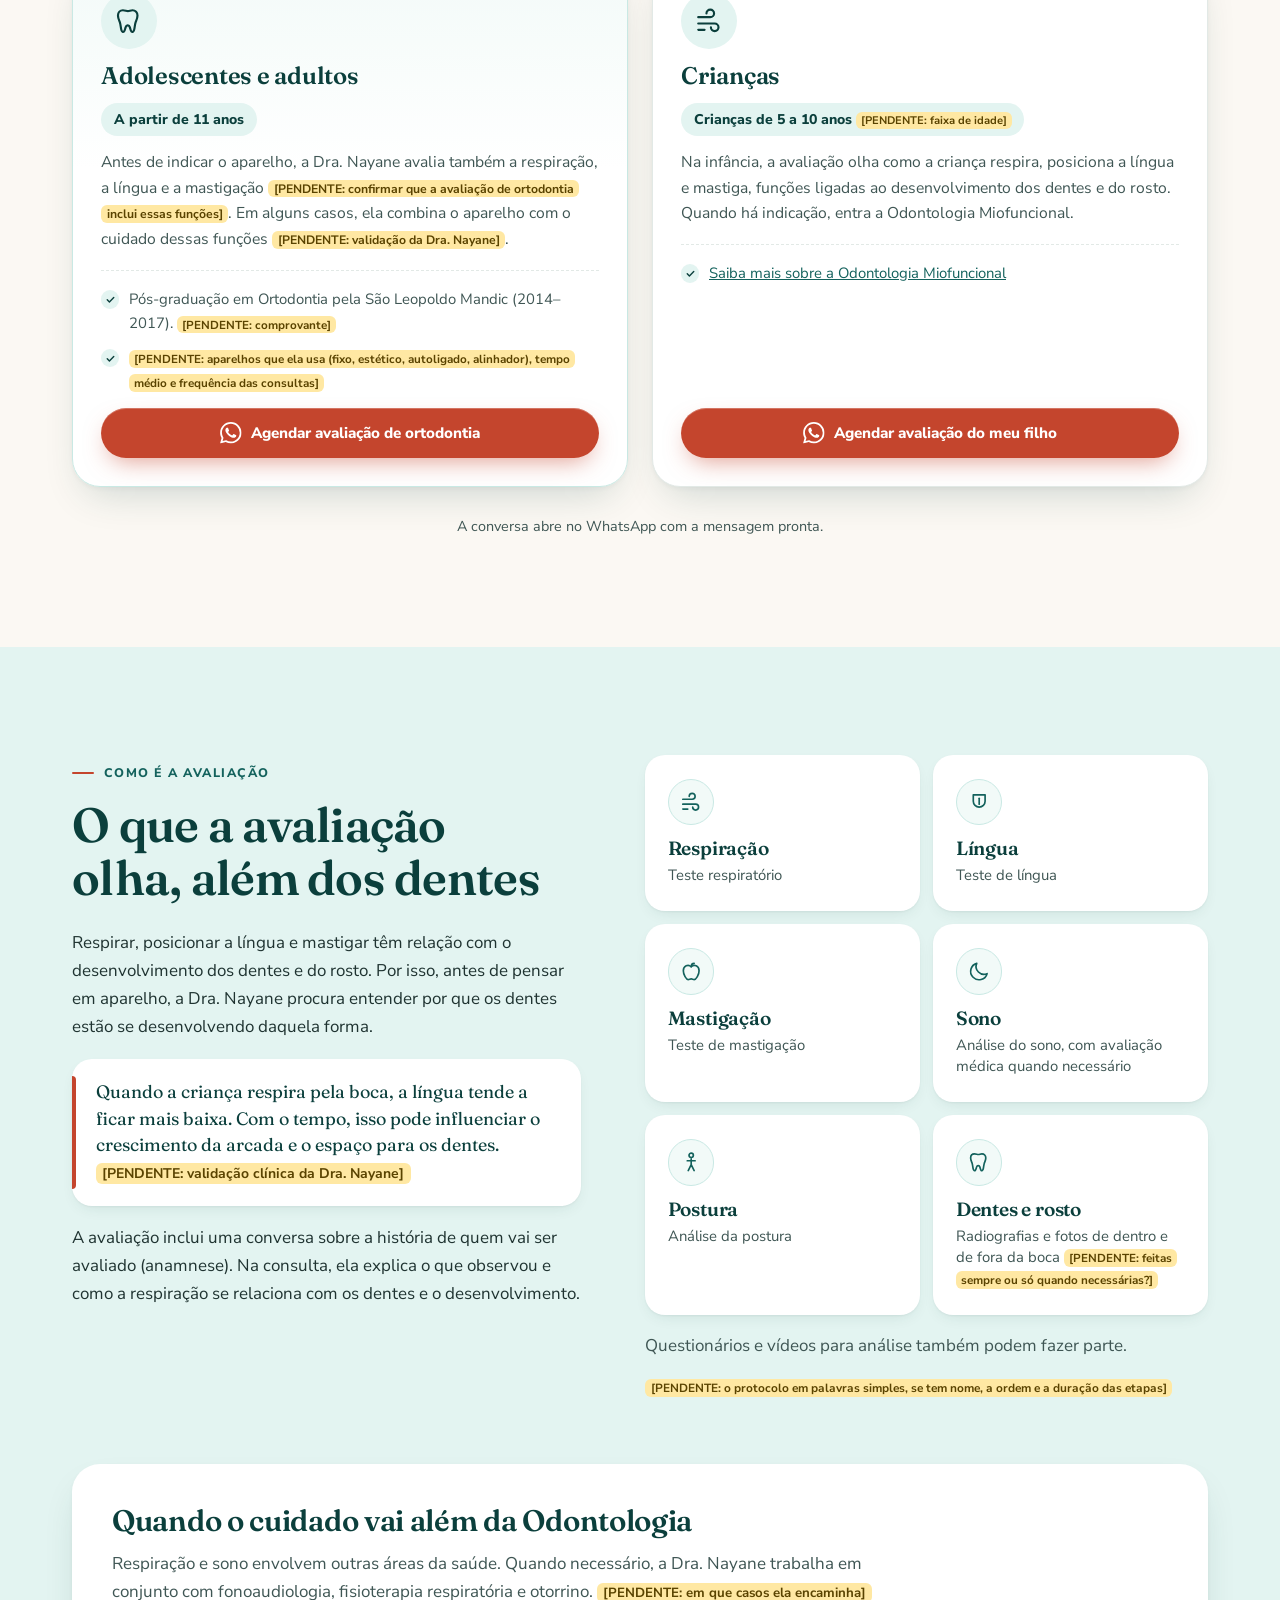
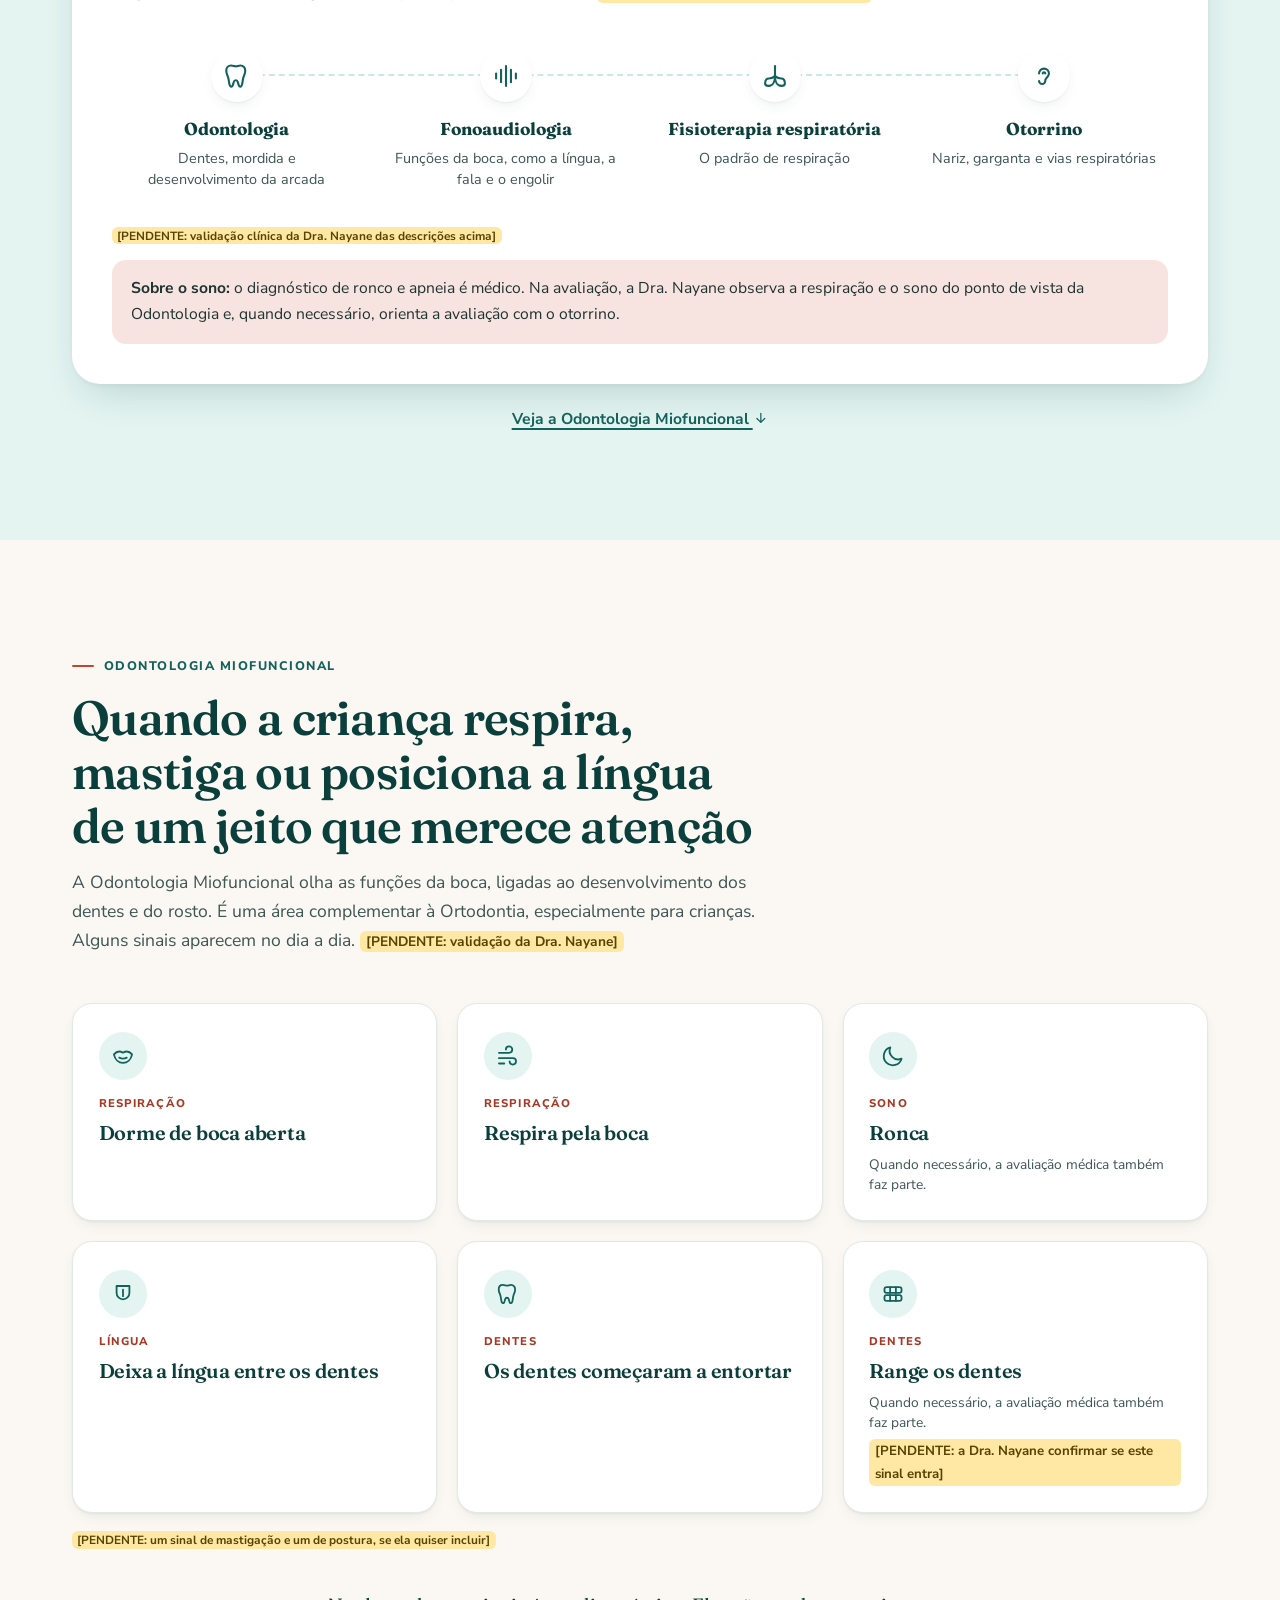
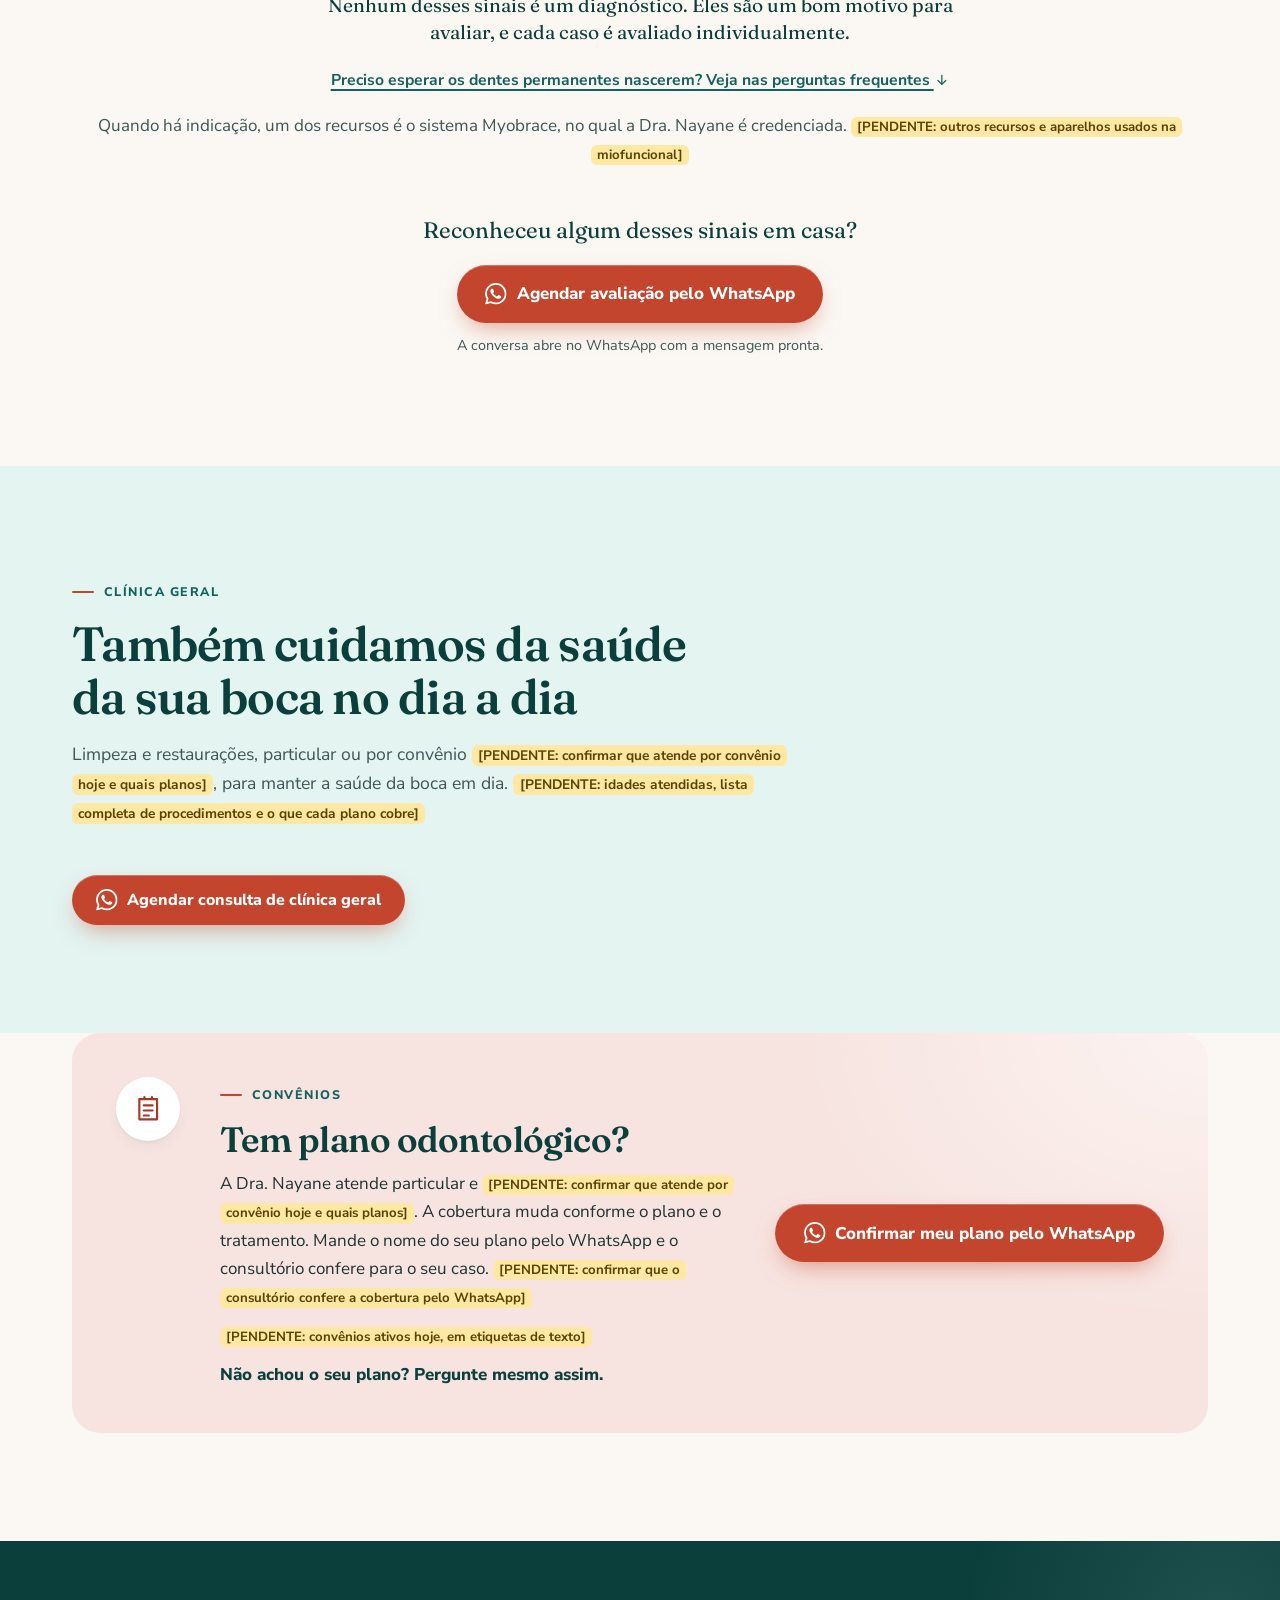
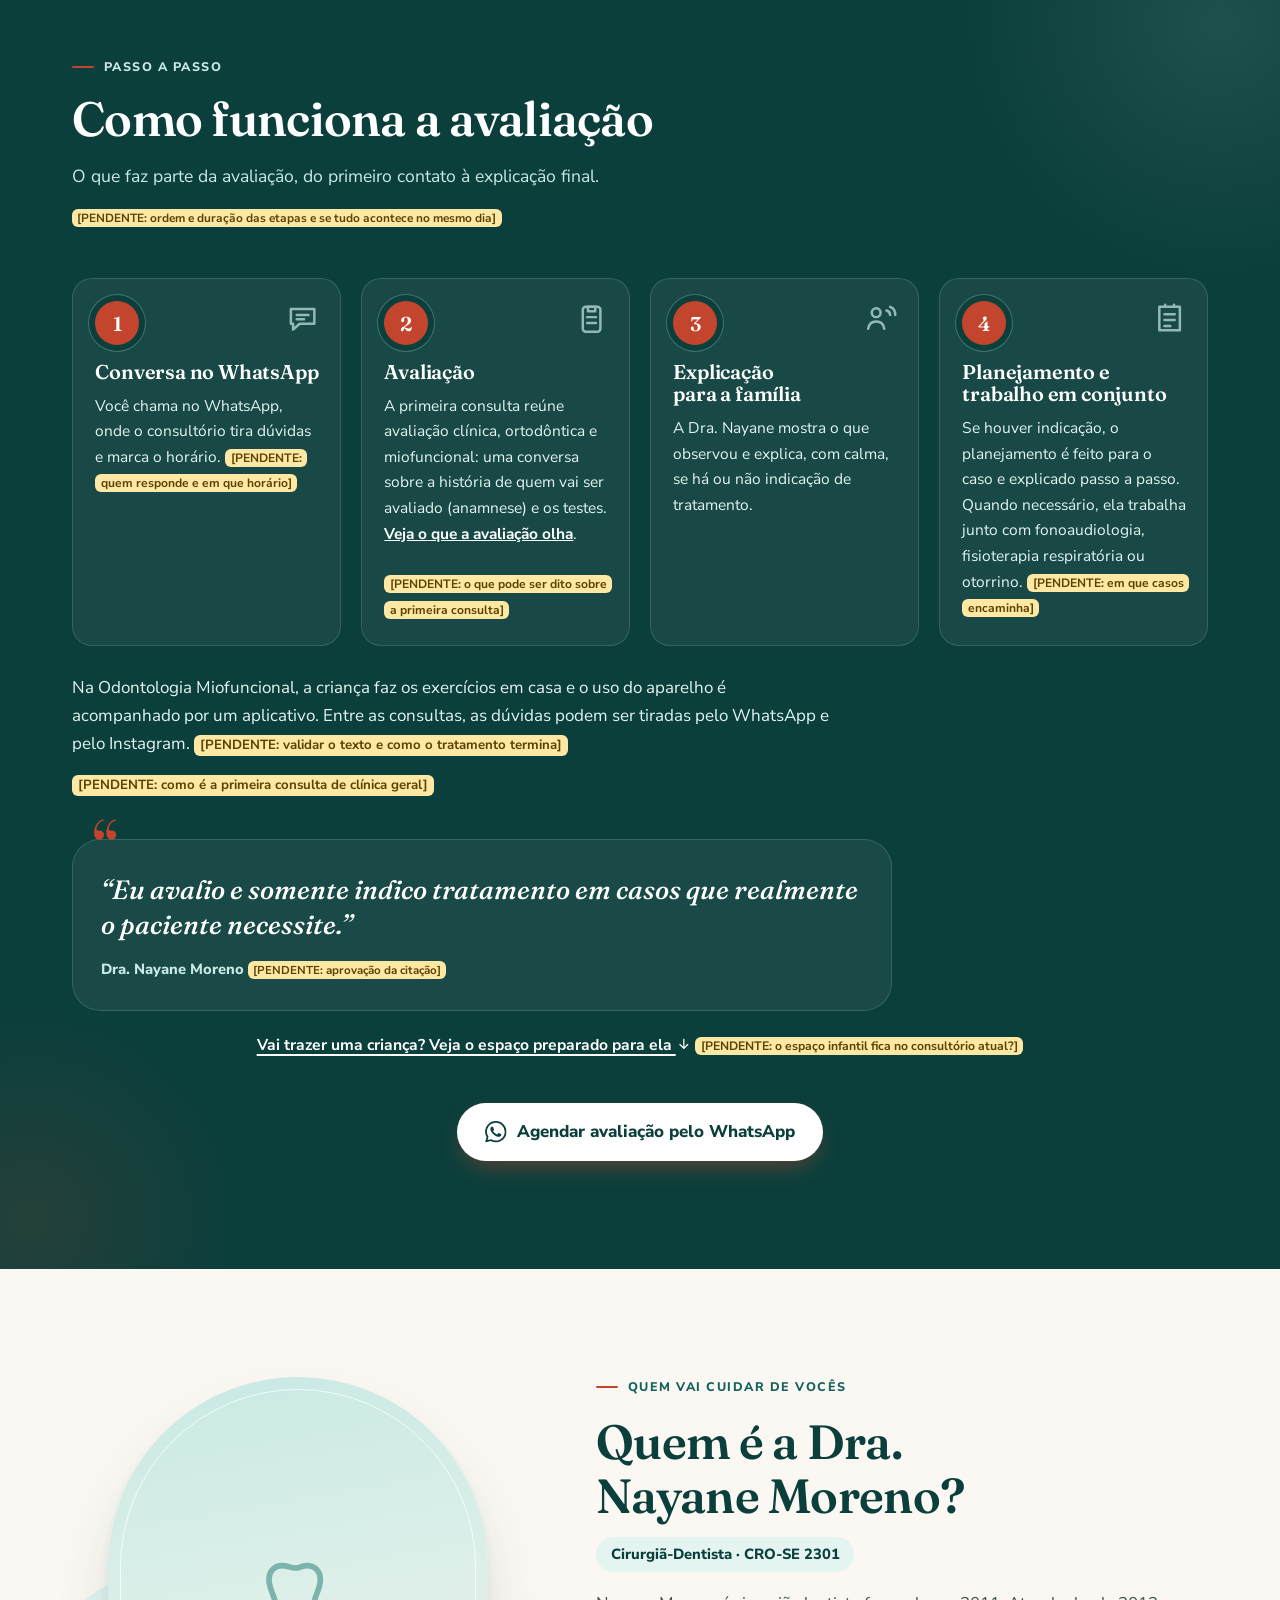
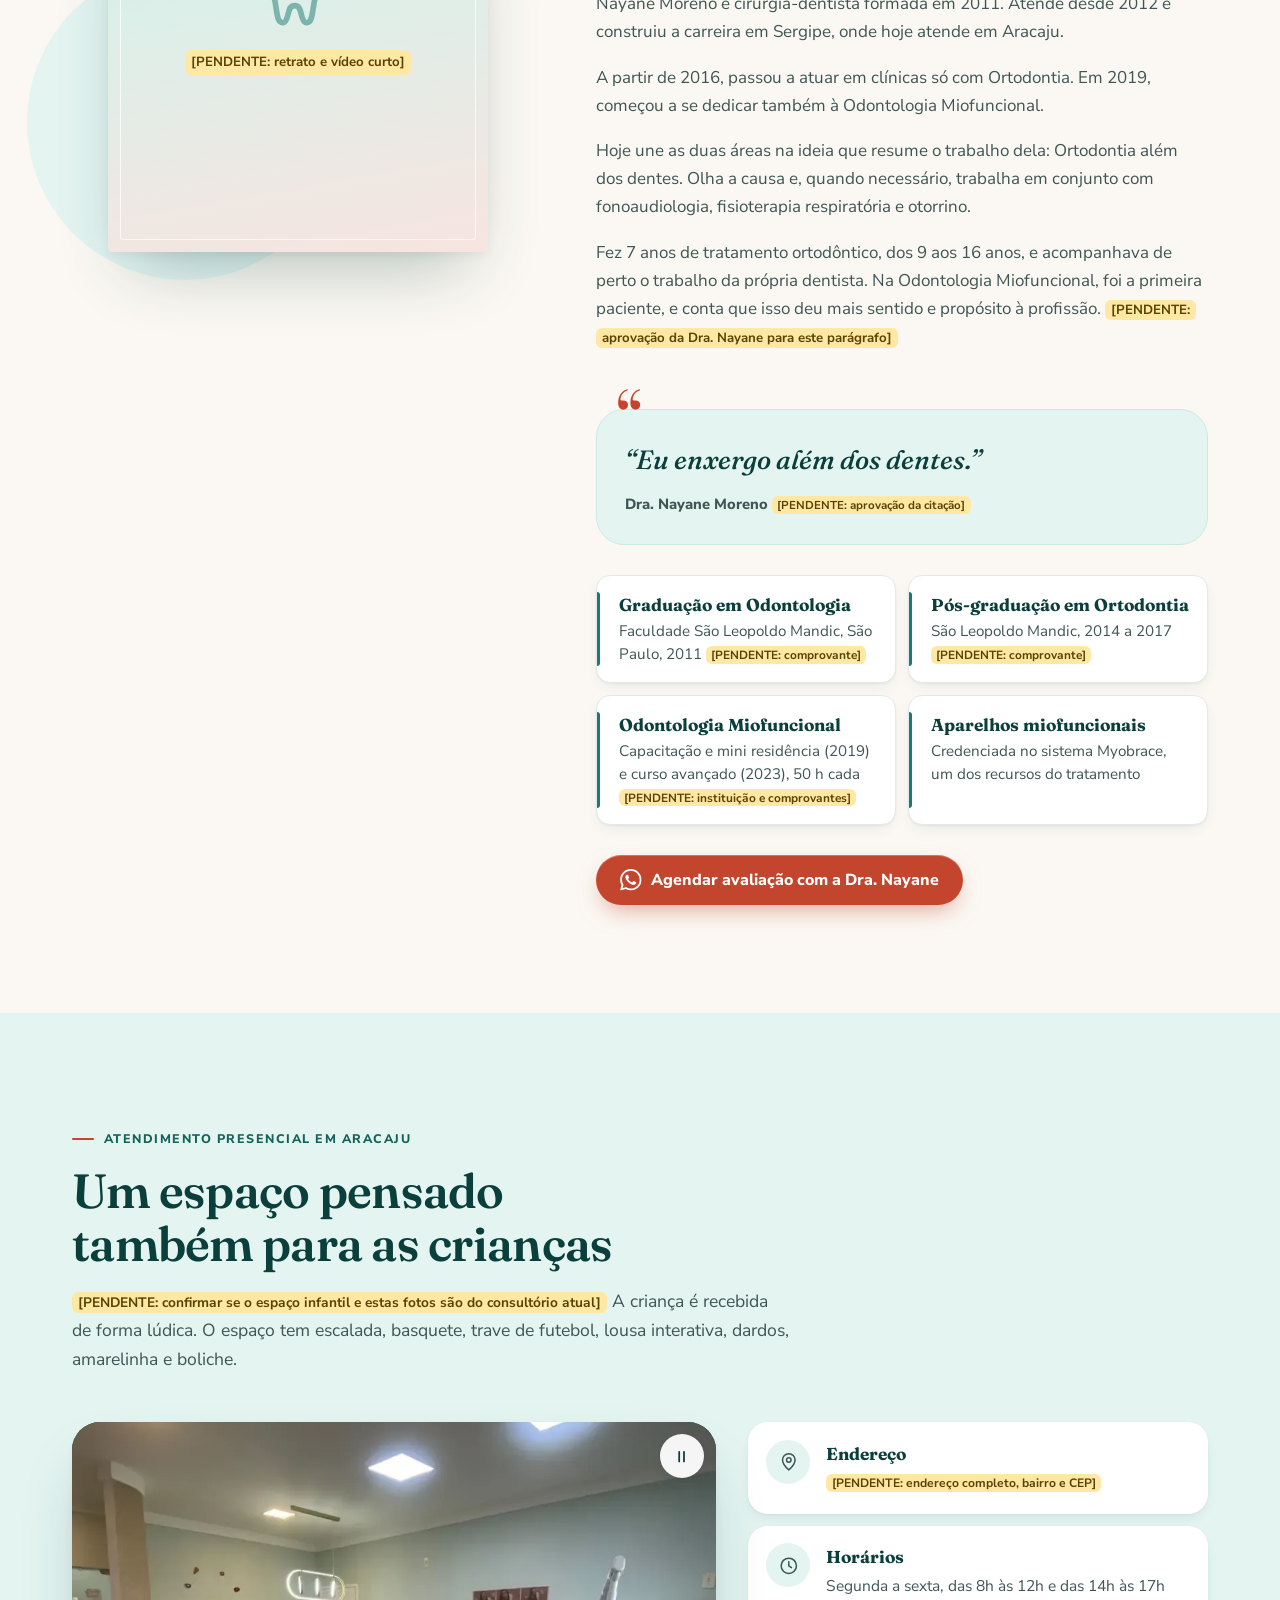
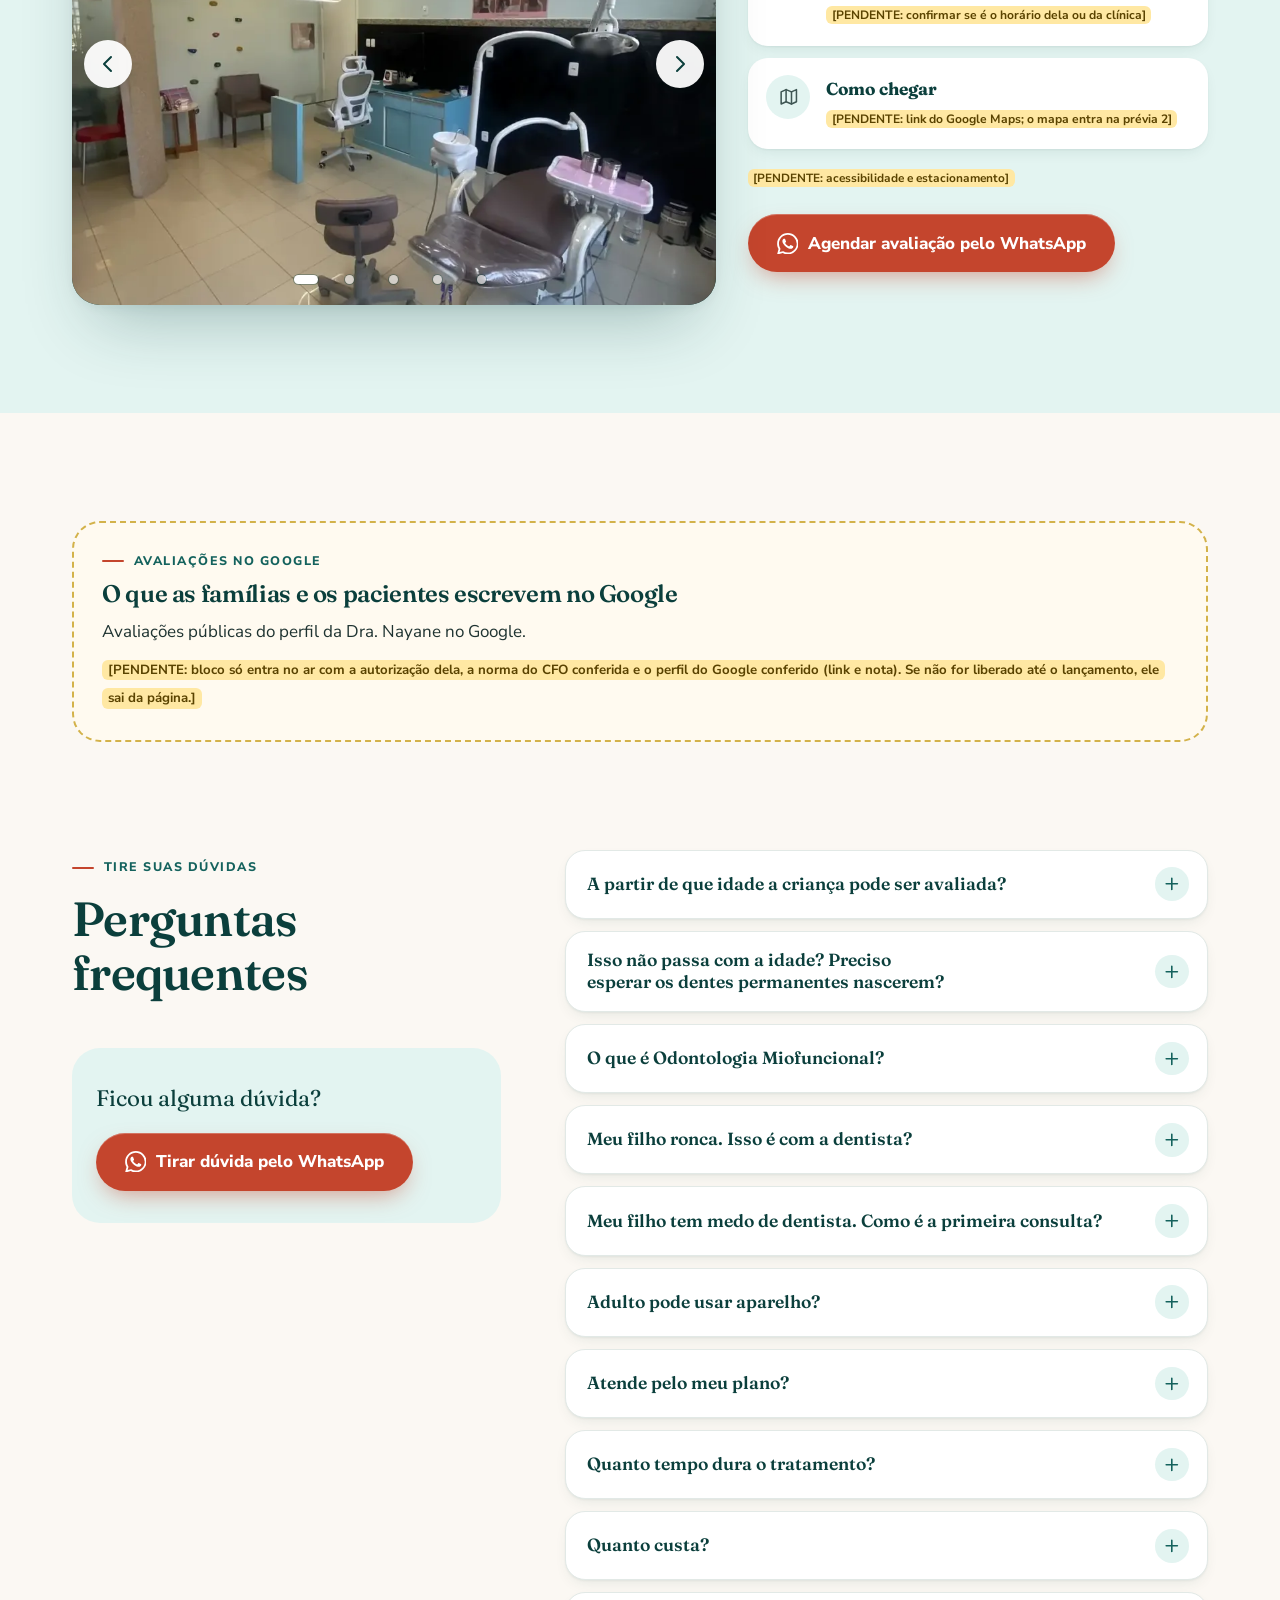
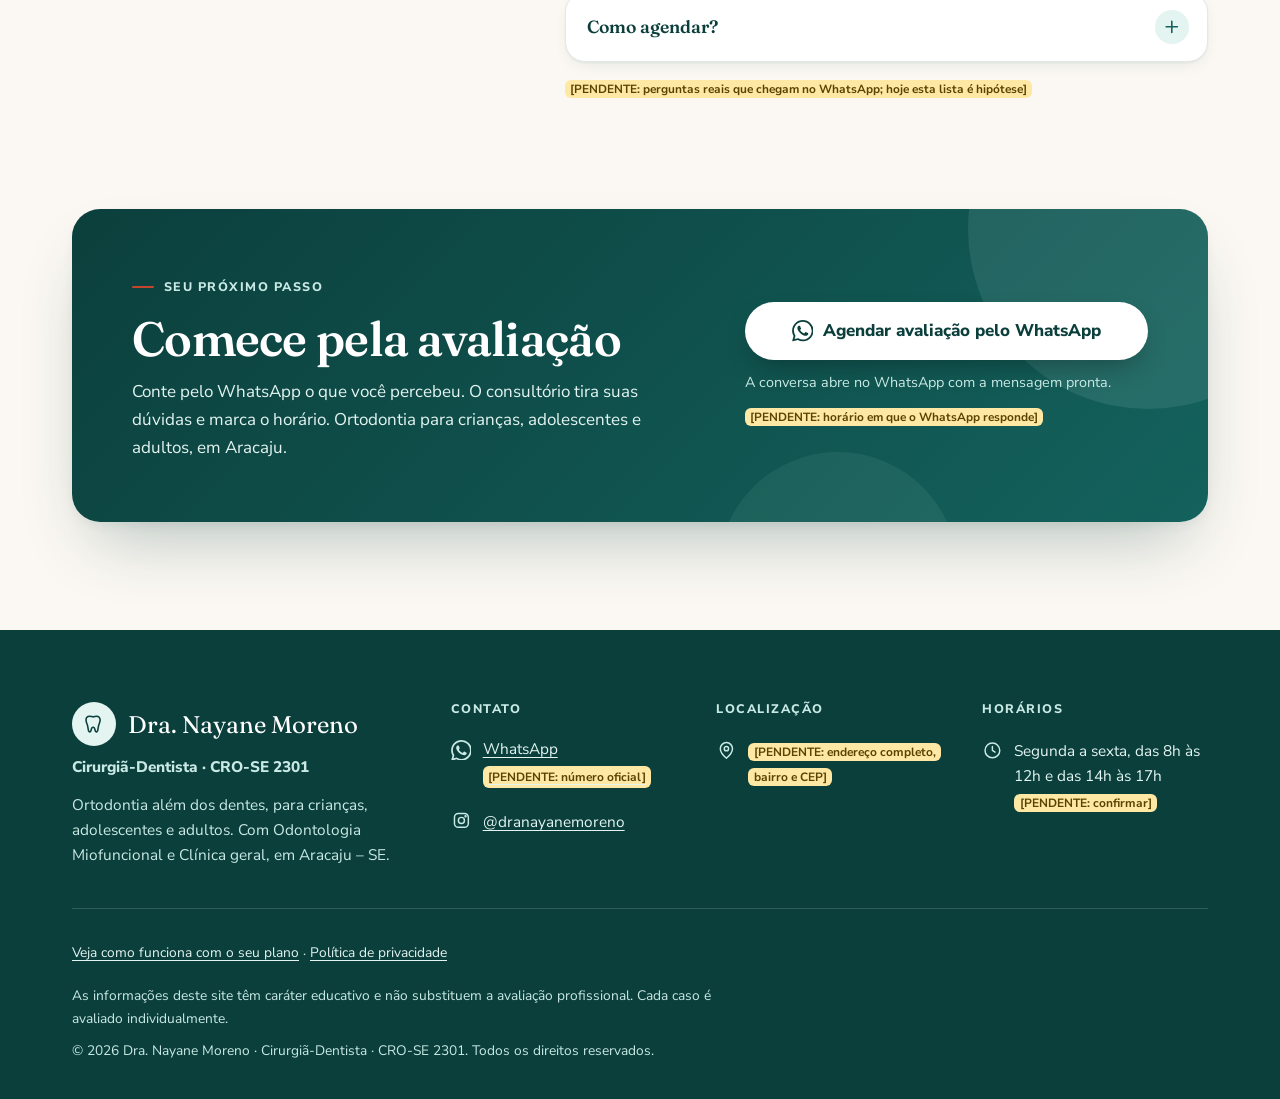
==== commit e9259436: "Volta o visual anterior ao Modelo 2 + Modelo 4 Desfaz o commit 6656749 a pedido do Felipe Gabriel.  " ====
--- a/index.html
+++ b/index.html
@@ -21,8 +21,8 @@
 
     <link rel="preconnect" href="https://fonts.googleapis.com">
     <link rel="preconnect" href="https://fonts.gstatic.com" crossorigin>
-    <link href="https://fonts.googleapis.com/css2?family=Plus+Jakarta+Sans:wght@400;500;600;700;800&display=swap" rel="stylesheet">
-    <link rel="stylesheet" href="styles.css?v=20261031-02">
+    <link href="https://fonts.googleapis.com/css2?family=Fraunces:ital,opsz,wght@0,9..144,500;0,9..144,600;1,9..144,500&family=Nunito+Sans:wght@400;600;700;800&display=swap" rel="stylesheet">
+    <link rel="stylesheet" href="styles.css?v=20261031-01">
 </head>
 <body>
 
@@ -117,11 +117,14 @@
                         <svg class="icone" aria-hidden="true"><use href="#i-whatsapp"/></svg>
                         Agendar avaliação pelo WhatsApp
                     </a>
-                    <a class="btn btn--contorno" href="#protocolo">Como é a avaliação</a>
                     <!-- Na prévia 2 entra o formulário curto antes do WhatsApp; aí estas notas passam a citar as perguntas. -->
                     <p class="nota-botao">A conversa abre no WhatsApp com a mensagem pronta.</p>
                 </div>
                 <p class="saida"><a href="#ortodontia">Ortodontia para cada idade e plano odontológico: veja as opções <svg class="icone icone--pq" aria-hidden="true"><use href="#i-seta"/></svg></a></p>
+                <ul class="numeros">
+                    <li><strong>15 anos</strong> <span>de Odontologia</span> <mark class="pend">[PENDENTE: comprovante]</mark></li>
+                    <li><strong>Desde 2019</strong> <span>na Odontologia Miofuncional</span> <mark class="pend">[PENDENTE: comprovante]</mark></li>
+                </ul>
             </div>
 
             <div class="topo__visual">
@@ -135,15 +138,15 @@
                     <strong>Dra. Nayane Moreno</strong>
                     <span>Cirurgiã-Dentista · CRO-SE 2301</span>
                 </div>
-            </div>
-        </div>
-
-        <div class="contem">
-                <ul class="numeros">
-                <li><strong>15 anos</strong> <span>de Odontologia</span> <mark class="pend">[PENDENTE: comprovante]</mark></li>
-                <li><strong>Desde 2019</strong> <span>na Odontologia Miofuncional</span> <mark class="pend">[PENDENTE: comprovante]</mark></li>
-                <li><strong>CRO-SE 2301</strong> <span>Cirurgiã-Dentista</span></li>
-            </ul>
+                <!-- O que a avaliação olha, em volta da foto -->
+                <ul class="orbita" aria-label="O que a avaliação olha">
+                    <li><svg class="icone" aria-hidden="true"><use href="#i-respira"/></svg>Respiração</li>
+                    <li><svg class="icone" aria-hidden="true"><use href="#i-lingua"/></svg>Língua</li>
+                    <li><svg class="icone" aria-hidden="true"><use href="#i-mastigar"/></svg>Mastigação</li>
+                    <li><svg class="icone" aria-hidden="true"><use href="#i-sono"/></svg>Sono</li>
+                    <li><svg class="icone" aria-hidden="true"><use href="#i-postura"/></svg>Postura</li>
+                </ul>
+            </div>
         </div>
 
         <div class="contem faixa">
--- a/styles.css
+++ b/styles.css
@@ -18,13 +18,8 @@
     --creme: #fbf8f3;          /* fundo da página */
     --areia: #f5efe6;          /* fundo alternativo, quente */
     --branco: #ffffff;
-    --coral: #c4452d;          /* destaque pontual (pouco usado) */
+    --coral: #c4452d;          /* botão de ação (WhatsApp): contraste 4,96 com texto branco */
     --coral-escuro: #a73823;
-    --acao: #ffc72c;           /* botão de ação (amarelo do Modelo 4): texto escuro, contraste acima de 10 */
-    --acao-escuro: #f2b400;
-    --acao-texto: #10302d;
-    --agua: #a9d9d3;           /* verde-água do Modelo 4 (blocos de fundo) */
-    --agua-50: #eaf6f4;
     --rosa-100: #f7e4e0;
     --rosa-200: #efd0c9;
     --texto: #1f3331;
@@ -34,8 +29,8 @@
     --pend-texto: #5a4300;
 
     /* Tipografia */
-    --fonte-titulo: "Plus Jakarta Sans", system-ui, -apple-system, "Segoe UI", Roboto, sans-serif;
-    --fonte-texto: "Plus Jakarta Sans", system-ui, -apple-system, "Segoe UI", Roboto, sans-serif;
+    --fonte-titulo: "Fraunces", Georgia, "Times New Roman", serif;
+    --fonte-texto: "Nunito Sans", system-ui, -apple-system, "Segoe UI", Roboto, sans-serif;
 
     /* Forma */
     --raio-g: 28px;            /* cartões grandes e blocos */
@@ -151,28 +146,26 @@
     padding: .8rem 1.5rem;
     border: 0;
     border-radius: 999px;
-    background: var(--acao);
-    color: var(--acao-texto);
+    background: var(--coral);
+    color: var(--branco);
     font-weight: 800;
     font-size: 1rem;
     line-height: 1.25;
     text-align: center;
     text-decoration: none;
     cursor: pointer;
-    box-shadow: 0 1px 0 rgba(255, 255, 255, .4) inset, 0 10px 24px -10px rgba(160, 120, 0, .55);
+    box-shadow: 0 1px 0 rgba(255, 255, 255, .25) inset, 0 10px 24px -8px rgba(196, 69, 45, .55);
     transition: transform .2s var(--ease), background-color .2s var(--ease), box-shadow .2s var(--ease);
 }
 .btn .icone { width: 1.35rem; height: 1.35rem; }
 .btn--grande { min-height: 58px; padding: .95rem 1.25rem; font-size: 1rem; }
 @media (min-width: 480px) { .btn--grande { padding-inline: 1.8rem; font-size: 1.0625rem; } }
 .btn--claro { background: var(--branco); color: var(--verde-900); box-shadow: 0 12px 28px -10px rgba(0, 0, 0, .35); }
-.btn--contorno { background: transparent; color: var(--verde-900); box-shadow: inset 0 0 0 2px var(--verde-900); }
-@media (hover: hover) { .btn--contorno:hover { background: var(--verde-900); color: var(--branco); box-shadow: none; } }
 .btn--menu { display: none; }
 .btn--menu-mobile { width: 100%; margin-top: 1.5rem; }
 
 @media (hover: hover) {
-    .btn:hover { background: var(--acao-escuro); transform: translateY(-2px); box-shadow: 0 1px 0 rgba(255, 255, 255, .3) inset, 0 16px 30px -12px rgba(160, 120, 0, .6); }
+    .btn:hover { background: var(--coral-escuro); transform: translateY(-2px); box-shadow: 0 1px 0 rgba(255, 255, 255, .2) inset, 0 16px 30px -10px rgba(196, 69, 45, .6); }
     .btn--claro:hover { background: var(--menta-100); }
 }
 .btn:active { transform: translateY(0); }
@@ -183,7 +176,7 @@
 
 .saida { margin-top: 1.4rem; font-size: .98rem; }
 .saida a { font-weight: 700; text-decoration-thickness: 1.5px; text-underline-offset: 4px; }
-.saida a:hover { color: var(--verde-900); }
+.saida a:hover { color: var(--coral); }
 .saida--centro { text-align: center; }
 .saida--clara a { color: var(--branco); }
 .saida--clara a:hover { color: var(--menta-200); }
@@ -228,7 +221,7 @@
 .marca__reg { font-size: .7rem; font-weight: 700; letter-spacing: .03em; color: var(--texto-suave); }
 
 .progresso { height: 3px; background: transparent; overflow: hidden; }
-.progresso span { display: block; height: 100%; width: 100%; background: linear-gradient(90deg, var(--verde-600), var(--acao)); transform: scaleX(0); transform-origin: left; }
+.progresso span { display: block; height: 100%; width: 100%; background: linear-gradient(90deg, var(--verde-600), var(--coral)); transform: scaleX(0); transform-origin: left; }
 
 .menu-botao {
     display: inline-flex;
@@ -289,7 +282,7 @@
     text-decoration: none;
 }
 .menu__lista a::after { content: "→"; font-family: var(--fonte-texto); font-size: 1.1rem; color: var(--verde-600); }
-.menu__lista a[aria-current="true"] { color: var(--verde-600); }
+.menu__lista a[aria-current="true"] { color: var(--coral); }
 body.menu-aberto { overflow: hidden; }
 
 @media (min-width: 1200px) {
@@ -325,9 +318,9 @@
     width: 58px;
     height: 58px;
     border-radius: 50%;
-    background: var(--acao);
-    color: var(--acao-texto);
-    box-shadow: 0 12px 26px -8px rgba(160, 120, 0, .55);
+    background: var(--coral);
+    color: var(--branco);
+    box-shadow: 0 12px 26px -8px rgba(196, 69, 45, .6);
     isolation: isolate;
 }
 /* Pulso: um anel que cresce e some (anima só transform e opacity) */
@@ -337,7 +330,7 @@
     inset: 0;
     z-index: -1;
     border-radius: 50%;
-    background: var(--acao);
+    background: var(--coral);
     animation: pulso 2.8s ease-out infinite;
 }
 .flutuante[hidden] { display: none; }
@@ -365,10 +358,10 @@
     text-transform: uppercase;
     color: var(--verde-700);
 }
-.rotulo::before { content: ""; width: 22px; height: 3px; border-radius: 2px; background: var(--acao); }
+.rotulo::before { content: ""; width: 22px; height: 2px; border-radius: 2px; background: var(--coral); }
 .rotulo--claro, .secao--escura .rotulo { color: var(--menta-200); }
 
-h1, h2, h3 { font-family: var(--fonte-titulo); color: var(--verde-900); line-height: 1.1; font-weight: 800; letter-spacing: -.025em; text-wrap: balance; }
+h1, h2, h3 { font-family: var(--fonte-titulo); color: var(--verde-900); line-height: 1.12; font-weight: 600; letter-spacing: -.015em; text-wrap: balance; }
 h2 { font-size: clamp(1.9rem, 4.2vw + .7rem, 3rem); }
 h3 { font-size: 1.2rem; letter-spacing: -.01em; }
 .secao__sub { margin-top: 1rem; font-size: 1.1rem; color: var(--texto-suave); }
@@ -397,9 +390,12 @@
     position: absolute;
     inset: 0 0 5rem 0;
     z-index: -1;
-    background: var(--agua-50);
-}
-@media (min-width: 960px) { .topo::before { background: linear-gradient(90deg, var(--agua-50) 0 58%, var(--branco) 58%); } }
+    background:
+        radial-gradient(55% 60% at 88% 18%, rgba(201, 233, 228, .95), transparent 70%),
+        radial-gradient(45% 50% at 0% 95%, rgba(247, 228, 224, .9), transparent 70%),
+        var(--menta-50);
+    border-radius: 0 0 clamp(28px, 6vw, 64px) clamp(28px, 6vw, 64px);
+}
 .topo__grade { display: grid; gap: 3rem; padding-bottom: 3rem; }
 
 .selo {
@@ -417,41 +413,46 @@
     color: var(--verde-700);
 }
 @media (min-width: 640px) { .selo { font-size: .8rem; letter-spacing: .04em; text-transform: uppercase; } }
-.selo__ponto { width: 8px; height: 8px; border-radius: 50%; background: var(--verde-600); box-shadow: 0 0 0 4px rgba(27, 122, 115, .18); flex: none; }
-
-h1 { font-size: clamp(2.3rem, 6vw + .6rem, 3.9rem); line-height: 1.04; letter-spacing: -.035em; }
-h1 em { display: block; margin-top: .05em; font-style: normal; color: var(--verde-600); }
+.selo__ponto { width: 8px; height: 8px; border-radius: 50%; background: var(--coral); box-shadow: 0 0 0 4px rgba(196, 69, 45, .15); flex: none; }
+
+h1 { font-size: clamp(2.35rem, 7vw + .6rem, 4.1rem); line-height: 1.04; letter-spacing: -.025em; }
+h1 em { display: block; margin-top: .1em; font-style: italic; font-weight: 500; color: var(--coral); }
 .topo__sub { margin: 1.25rem 0 1.75rem; font-size: 1.15rem; line-height: 1.6; color: var(--texto-suave); max-width: 540px; }
-.topo__acao { display: flex; flex-wrap: wrap; gap: .75rem; }
 .topo__acao .btn { width: 100%; max-width: 420px; }
-.topo__acao .nota-botao { flex-basis: 100%; margin-top: 0; }
-@media (min-width: 480px) { .topo__acao .btn { width: auto; } }
-
-.numeros { display: grid; grid-template-columns: 1fr; gap: 0; margin: 0 0 1.25rem; padding: .25rem 1.25rem; border-radius: var(--raio); background: var(--branco); box-shadow: var(--sombra); }
-.numeros li + li { border-top: 1px solid var(--linha); }
-
-.numeros li { display: flex; flex-direction: column; gap: .1rem; padding: 1rem 0; font-size: .95rem; color: var(--texto-suave); }
-.numeros strong { font-family: var(--fonte-titulo); font-size: 2rem; font-weight: 800; line-height: 1.05; color: var(--verde-900); letter-spacing: -.02em; }
+
+.numeros { display: flex; flex-wrap: wrap; gap: 1rem 2rem; margin-top: 2rem; padding-top: 1.5rem; border-top: 1px solid rgba(11, 63, 60, .12); }
+.numeros li { flex: 1 1 140px; display: flex; flex-direction: column; gap: .1rem; font-size: .95rem; color: var(--texto-suave); }
+.numeros strong { font-family: var(--fonte-titulo); font-size: 1.9rem; font-weight: 600; line-height: 1.05; color: var(--verde-900); letter-spacing: -.02em; }
 .numeros mark { align-self: flex-start; margin-top: .3rem; }
-@media (min-width: 640px) { .numeros { grid-template-columns: repeat(3, 1fr); padding: 1.25rem 0; } .numeros > li { padding: 0 1.75rem; } .numeros > li + li { border-top: 0; border-left: 1px solid var(--linha); } }
 
 /* Foto em arco, com os temas da avaliação em volta */
 .topo__visual { position: relative; width: 100%; max-width: 440px; margin-inline: auto; }
-.topo__visual::before { content: none; }
+.topo__visual::before {
+    content: "";
+    position: absolute;
+    z-index: -1;
+    width: 78%;
+    aspect-ratio: 1;
+    right: -8%;
+    top: -5%;
+    border-radius: 50%;
+    background: radial-gradient(circle at 30% 30%, var(--rosa-200), var(--rosa-100) 70%);
+    opacity: .8;
+}
 .arco {
     position: relative;
     display: grid;
     place-items: center;
     align-content: center;
     gap: 1rem;
-    width: 88%;
+    width: 78%;
     margin-inline: auto;
     aspect-ratio: 4 / 5;
     padding: 1.5rem;
     overflow: hidden;
     text-align: center;
-    border-radius: var(--raio-g);
-    background: linear-gradient(170deg, var(--agua) 0%, var(--agua-50) 100%);
+    border-radius: 999px 999px var(--raio-g) var(--raio-g);
+    background: linear-gradient(170deg, var(--menta-200) 0%, #dcefe9 45%, var(--rosa-100) 100%);
     box-shadow: var(--sombra-g);
 }
 /* Contorno fino por dentro do arco */
@@ -460,7 +461,7 @@
     position: absolute;
     inset: 12px;
     border: 1.5px solid rgba(255, 255, 255, .75);
-    border-radius: calc(var(--raio-g) - 10px);
+    border-radius: 999px 999px calc(var(--raio-g) - 10px) calc(var(--raio-g) - 10px);
     pointer-events: none;
 }
 .arco img { position: absolute; inset: 0; width: 100%; height: 100%; object-fit: cover; }
@@ -557,7 +558,7 @@
 }
 .icone--sinal { width: 3rem; height: 3rem; padding: .7rem; margin-bottom: .5rem; }
 .sinal h3 { font-size: 1.1rem; line-height: 1.2; }
-.sinal__funcao { align-self: flex-start; order: -1; margin-bottom: .1rem; font-size: .7rem; font-weight: 800; letter-spacing: .1em; text-transform: uppercase; color: var(--verde-600); }
+.sinal__funcao { align-self: flex-start; order: -1; margin-bottom: .1rem; font-size: .7rem; font-weight: 800; letter-spacing: .1em; text-transform: uppercase; color: var(--coral-escuro); }
 .sinal__nota { font-size: .86rem; line-height: 1.45; color: var(--texto-suave); margin-top: .2rem; }
 .sinal .icone--sinal { order: -2; }
 @media (hover: hover) {
@@ -582,7 +583,7 @@
     line-height: 1.5;
     color: var(--verde-900);
 }
-.ponte::before { content: ""; position: absolute; left: 0; top: 1.1rem; bottom: 1.1rem; width: 4px; border-radius: 0 4px 4px 0; background: var(--acao); }
+.ponte::before { content: ""; position: absolute; left: 0; top: 1.1rem; bottom: 1.1rem; width: 4px; border-radius: 0 4px 4px 0; background: var(--coral); }
 .ponte mark { font-family: var(--fonte-texto); }
 .testes { display: grid; grid-template-columns: 1fr 1fr; gap: .85rem; }
 .teste {
@@ -684,10 +685,10 @@
     padding: clamp(1.75rem, 4vw, 2.75rem);
     border-radius: var(--raio-g);
     background:
-        radial-gradient(60% 120% at 100% 0%, rgba(255, 255, 255, .5), transparent 60%),
-        var(--agua);
-}
-.convenios__icone { width: 4rem; height: 4rem; background: var(--branco); color: var(--verde-700); box-shadow: var(--sombra-pq); }
+        radial-gradient(60% 120% at 100% 0%, rgba(255, 255, 255, .55), transparent 60%),
+        var(--rosa-100);
+}
+.convenios__icone { width: 4rem; height: 4rem; background: var(--branco); color: var(--coral-escuro); box-shadow: var(--sombra-pq); }
 .convenios__icone .icone { width: 1.9rem; height: 1.9rem; }
 .convenios h2 { font-size: clamp(1.6rem, 3vw + .6rem, 2.2rem); margin-bottom: .7rem; }
 .convenios p + p { margin-top: .7rem; }
@@ -724,8 +725,8 @@
     width: 44px;
     height: 44px;
     border-radius: 50%;
-    background: var(--acao);
-    color: var(--acao-texto);
+    background: var(--coral);
+    color: var(--branco);
     font-family: var(--fonte-titulo);
     font-size: 1.25rem;
     font-weight: 600;
@@ -746,7 +747,7 @@
     border: 1px solid rgba(201, 233, 228, .16);
     border-radius: var(--raio-g);
 }
-.citacao::before { content: "“"; position: absolute; top: -.35em; left: 1.25rem; font-family: var(--fonte-titulo); font-size: 5rem; line-height: 1; color: var(--acao); }
+.citacao::before { content: "“"; position: absolute; top: -.35em; left: 1.25rem; font-family: var(--fonte-titulo); font-size: 5rem; line-height: 1; color: var(--coral); }
 .citacao p { font-family: var(--fonte-titulo); font-size: clamp(1.3rem, 1.5vw + .9rem, 1.65rem); font-style: italic; font-weight: 500; line-height: 1.35; color: var(--branco); }
 .citacao footer { margin-top: .9rem; font-size: .92rem; font-weight: 800; color: var(--menta-200); }
 .citacao--clara { background: var(--menta-100); border-color: var(--menta-200); }
@@ -821,7 +822,7 @@
 .faq__item.aberto { border-color: var(--menta-200); box-shadow: var(--sombra); }
 .faq__pergunta { display: flex; align-items: center; justify-content: space-between; gap: 1rem; width: 100%; min-height: 60px; padding: 1.05rem 1.15rem 1.05rem 1.35rem; background: none; border: 0; text-align: left; font-family: var(--fonte-titulo); font-size: 1.1rem; font-weight: 600; line-height: 1.3; color: var(--verde-900); cursor: pointer; }
 .faq__pergunta .icone { width: 2.1rem; height: 2.1rem; padding: .45rem; border-radius: 50%; background: var(--menta-100); color: var(--verde-700); transition: transform .3s var(--ease), background-color .2s, color .2s; }
-.faq__pergunta[aria-expanded="true"] .icone { transform: rotate(45deg); background: var(--acao); color: var(--acao-texto); }
+.faq__pergunta[aria-expanded="true"] .icone { transform: rotate(45deg); background: var(--coral); color: var(--branco); }
 .faq__resposta { display: grid; grid-template-rows: 0fr; visibility: hidden; transition: grid-template-rows .3s var(--ease), visibility .3s; }
 .faq__resposta > div { overflow: hidden; padding-inline: 1.35rem; }
 .faq__resposta p { padding-bottom: 1.15rem; color: var(--texto-suave); }
